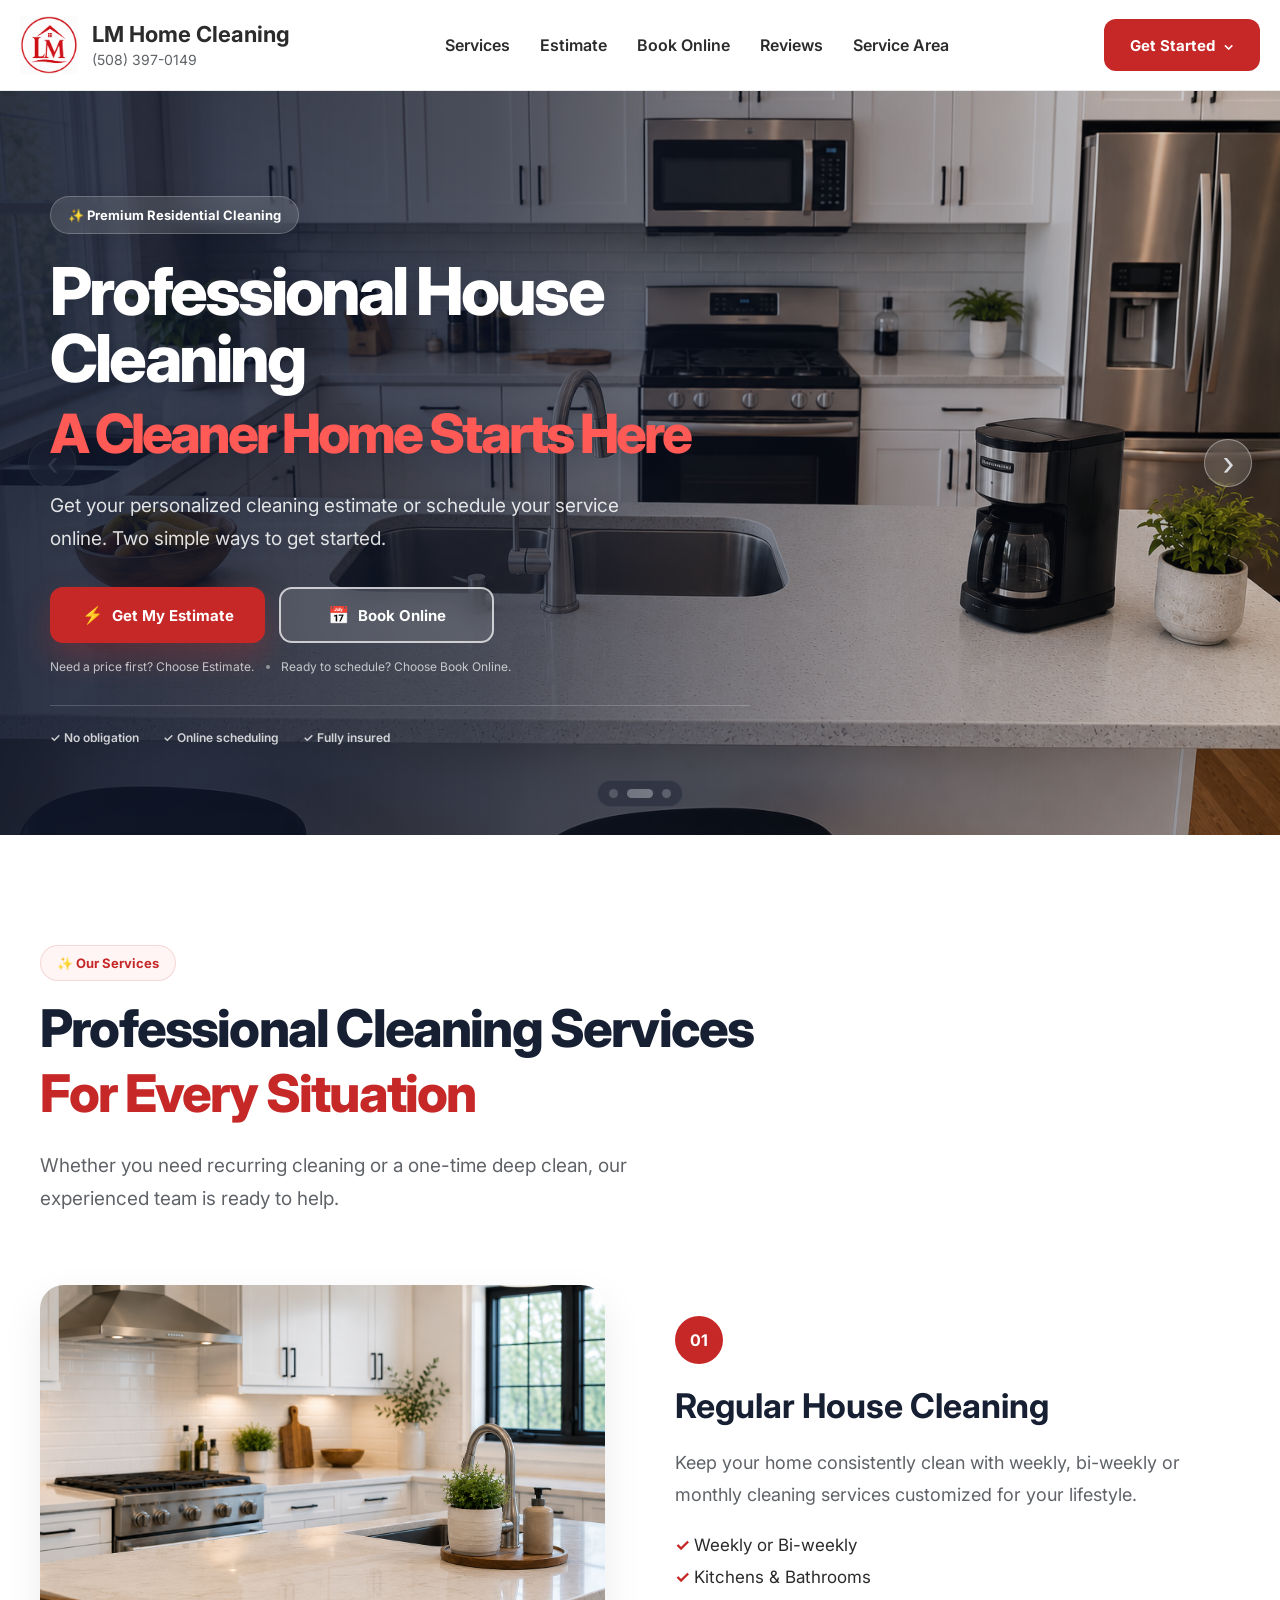
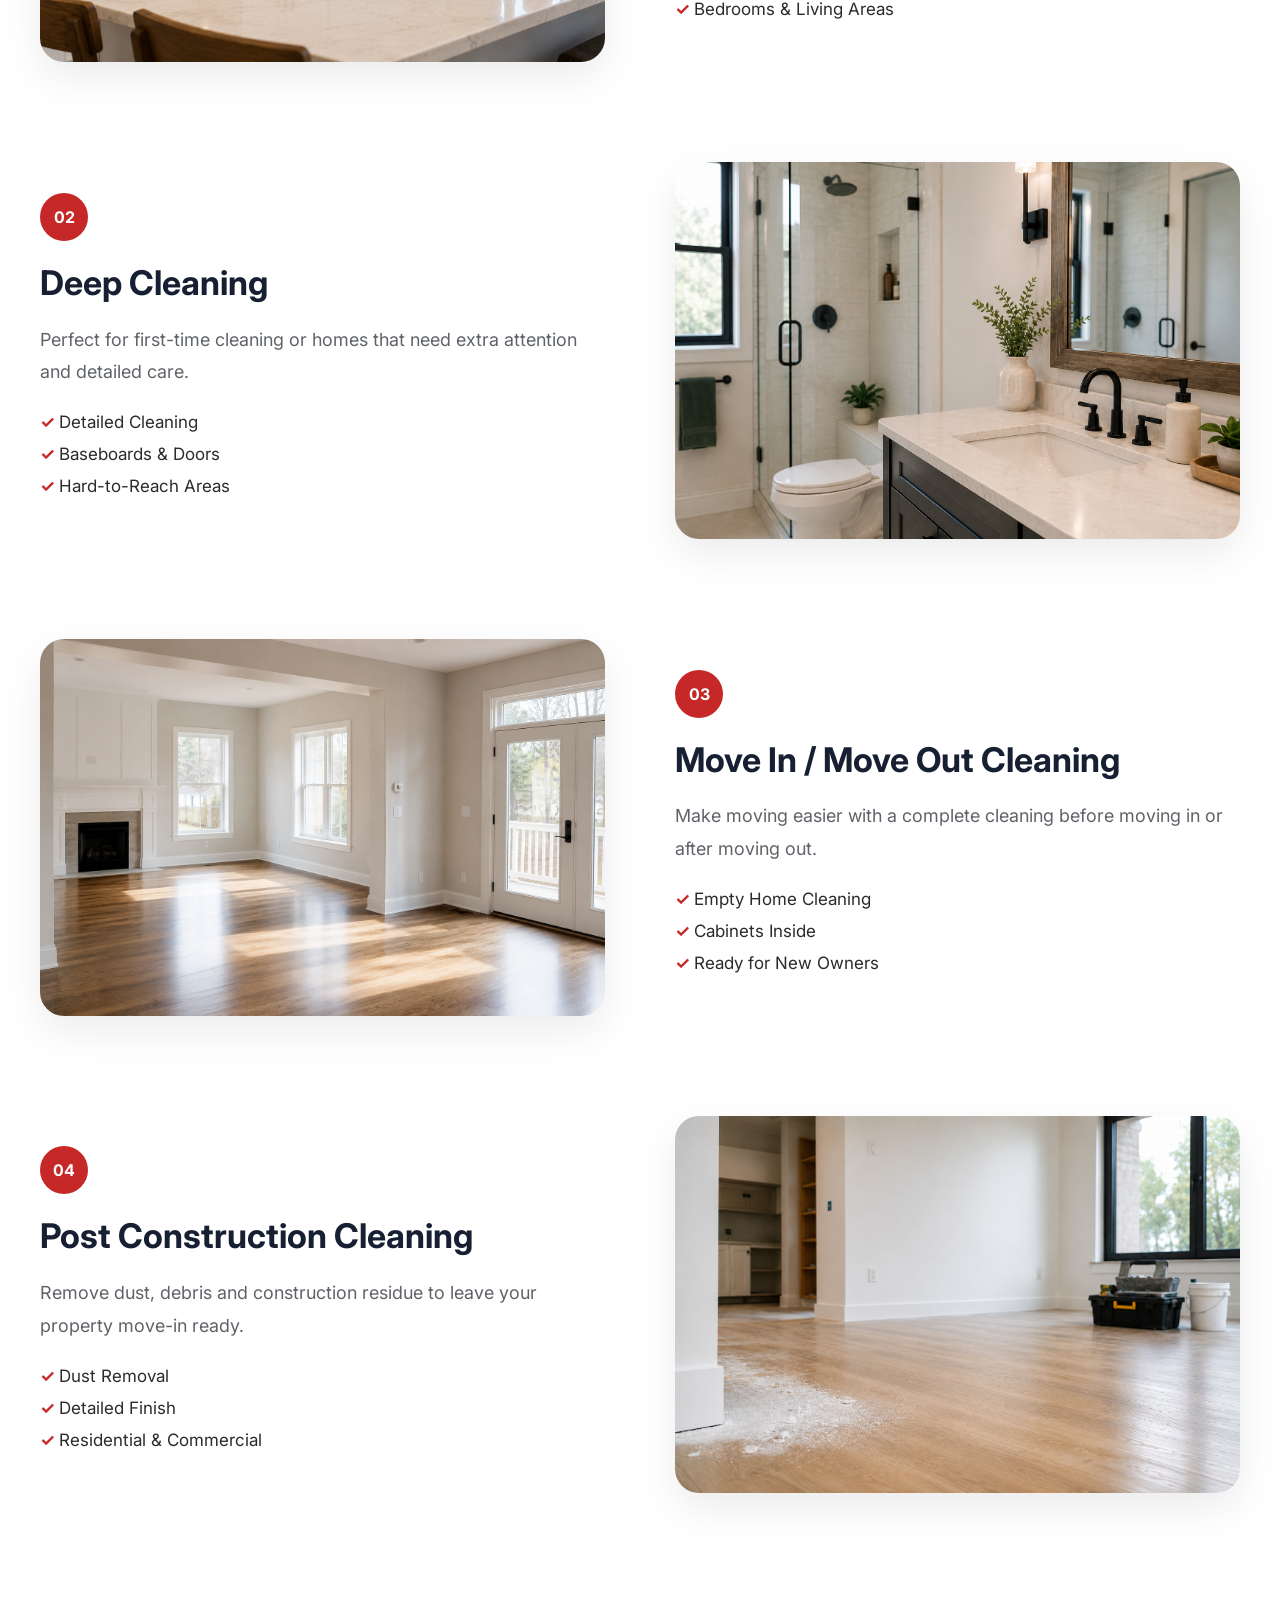
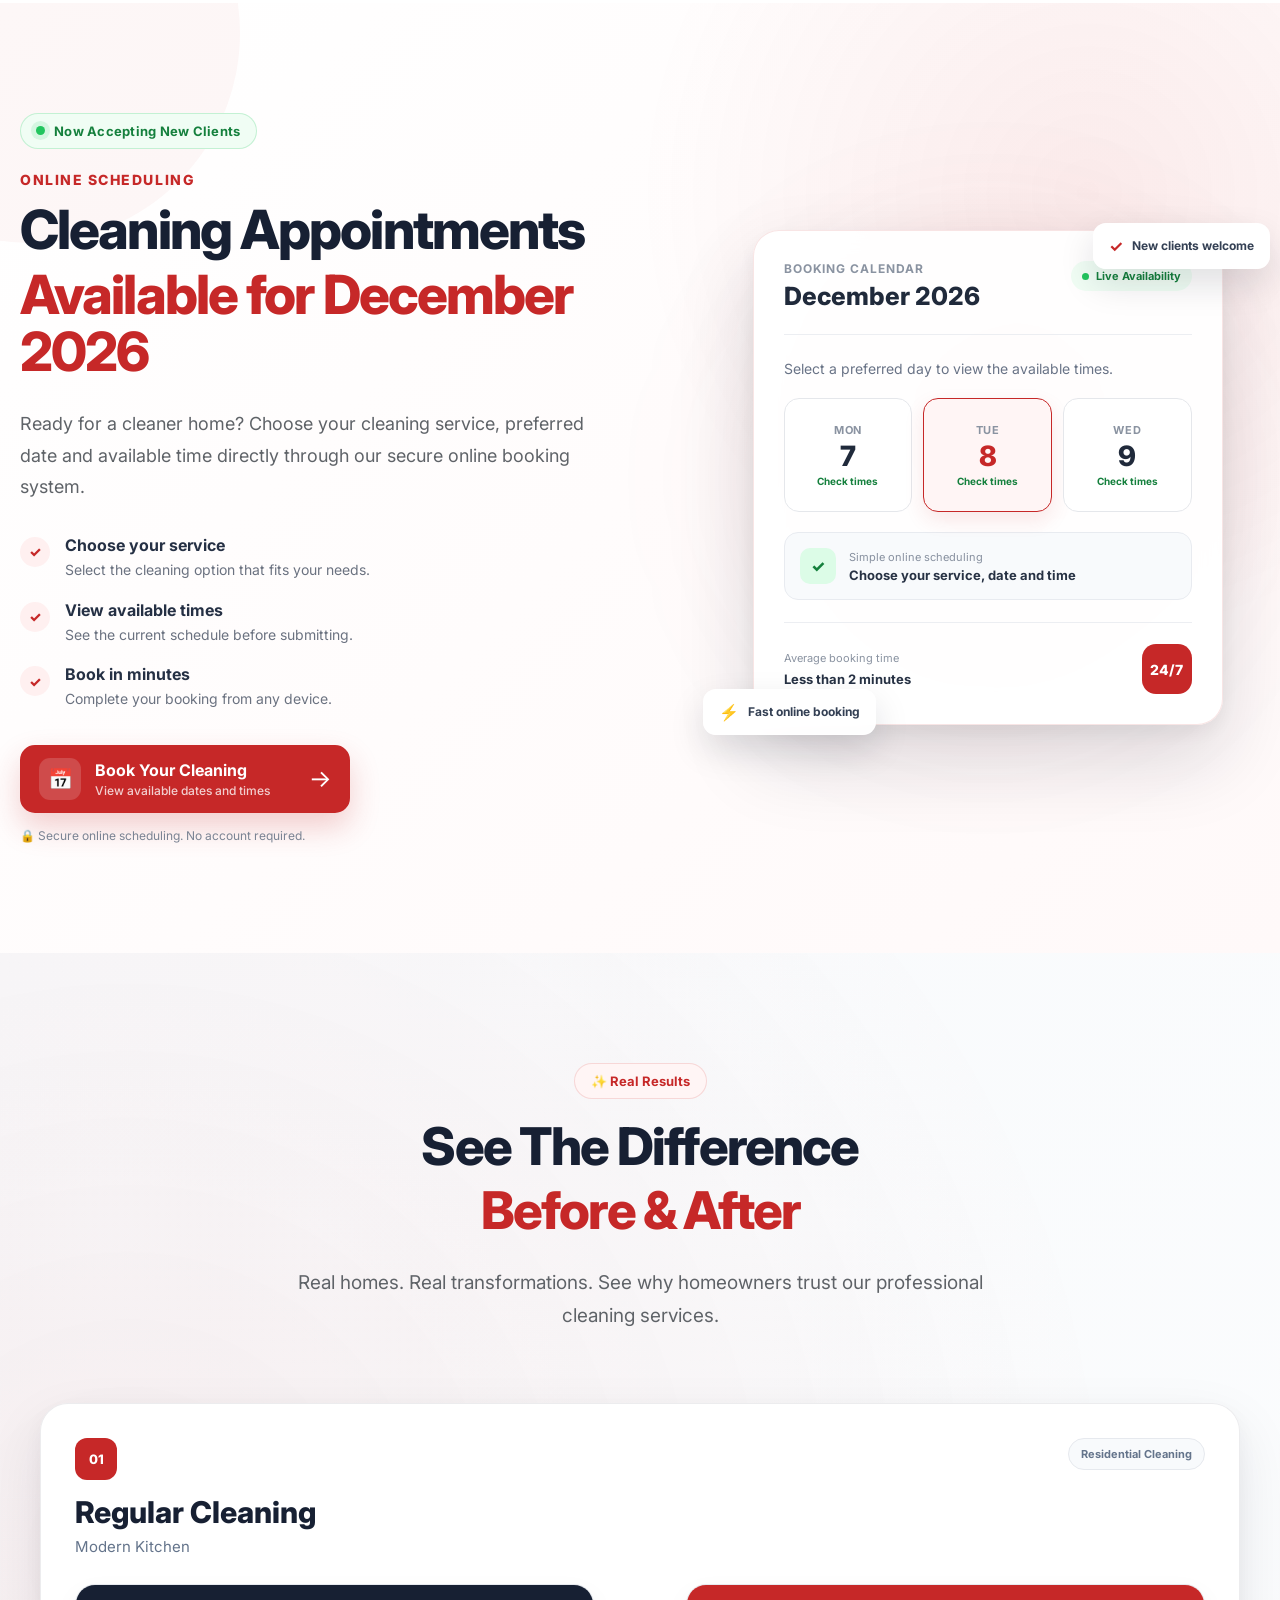
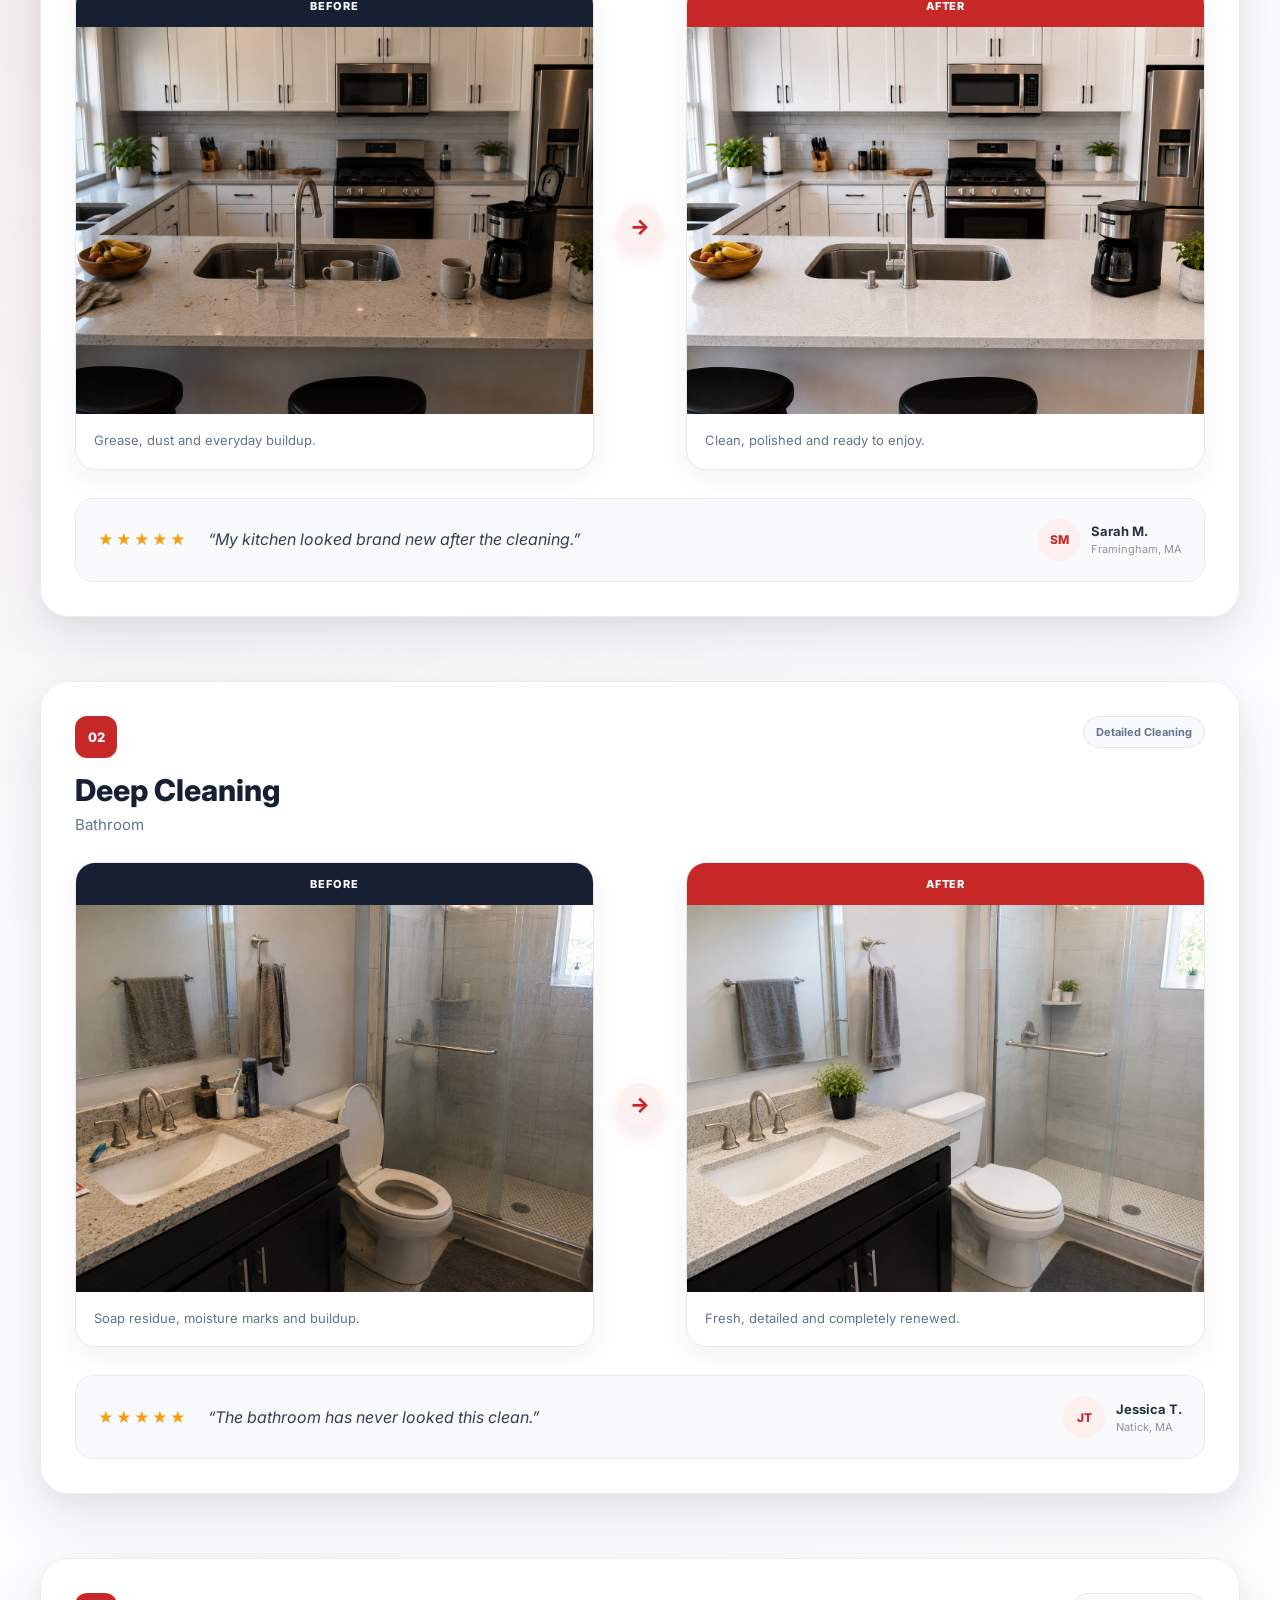
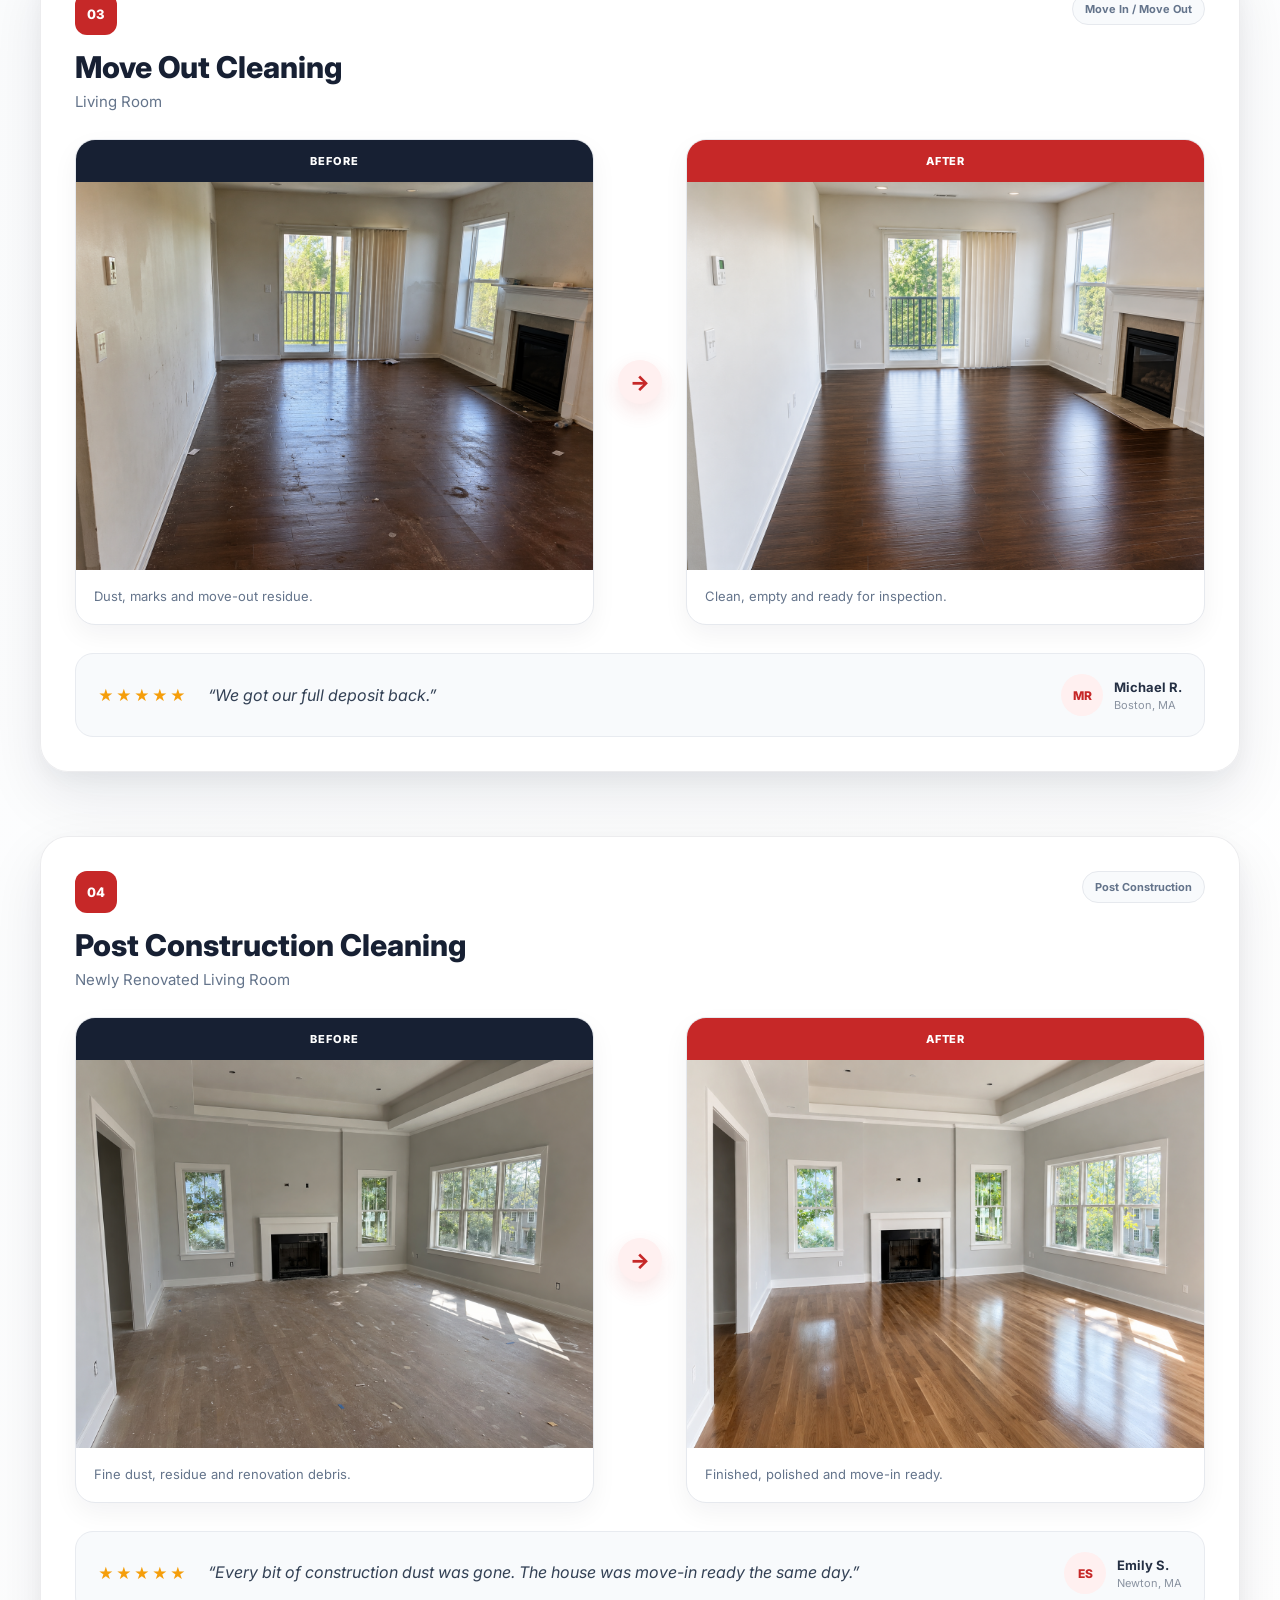
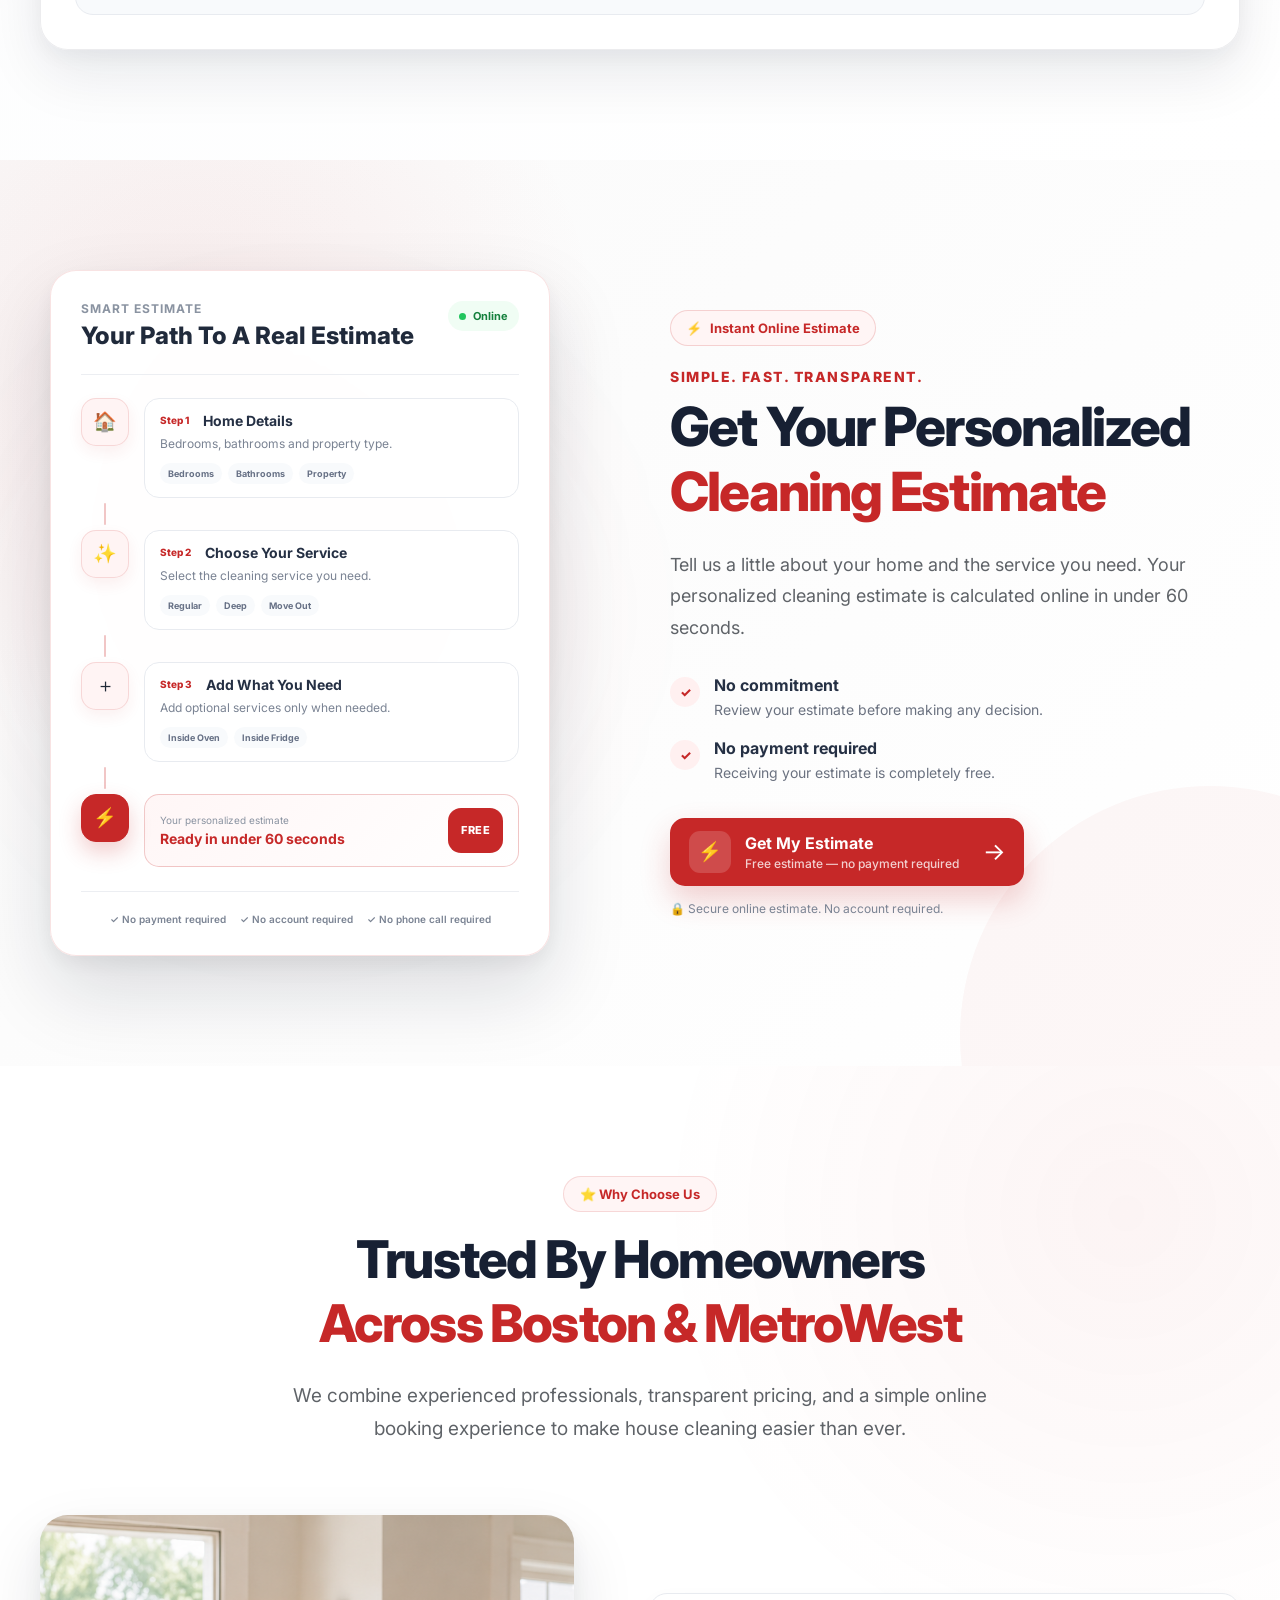
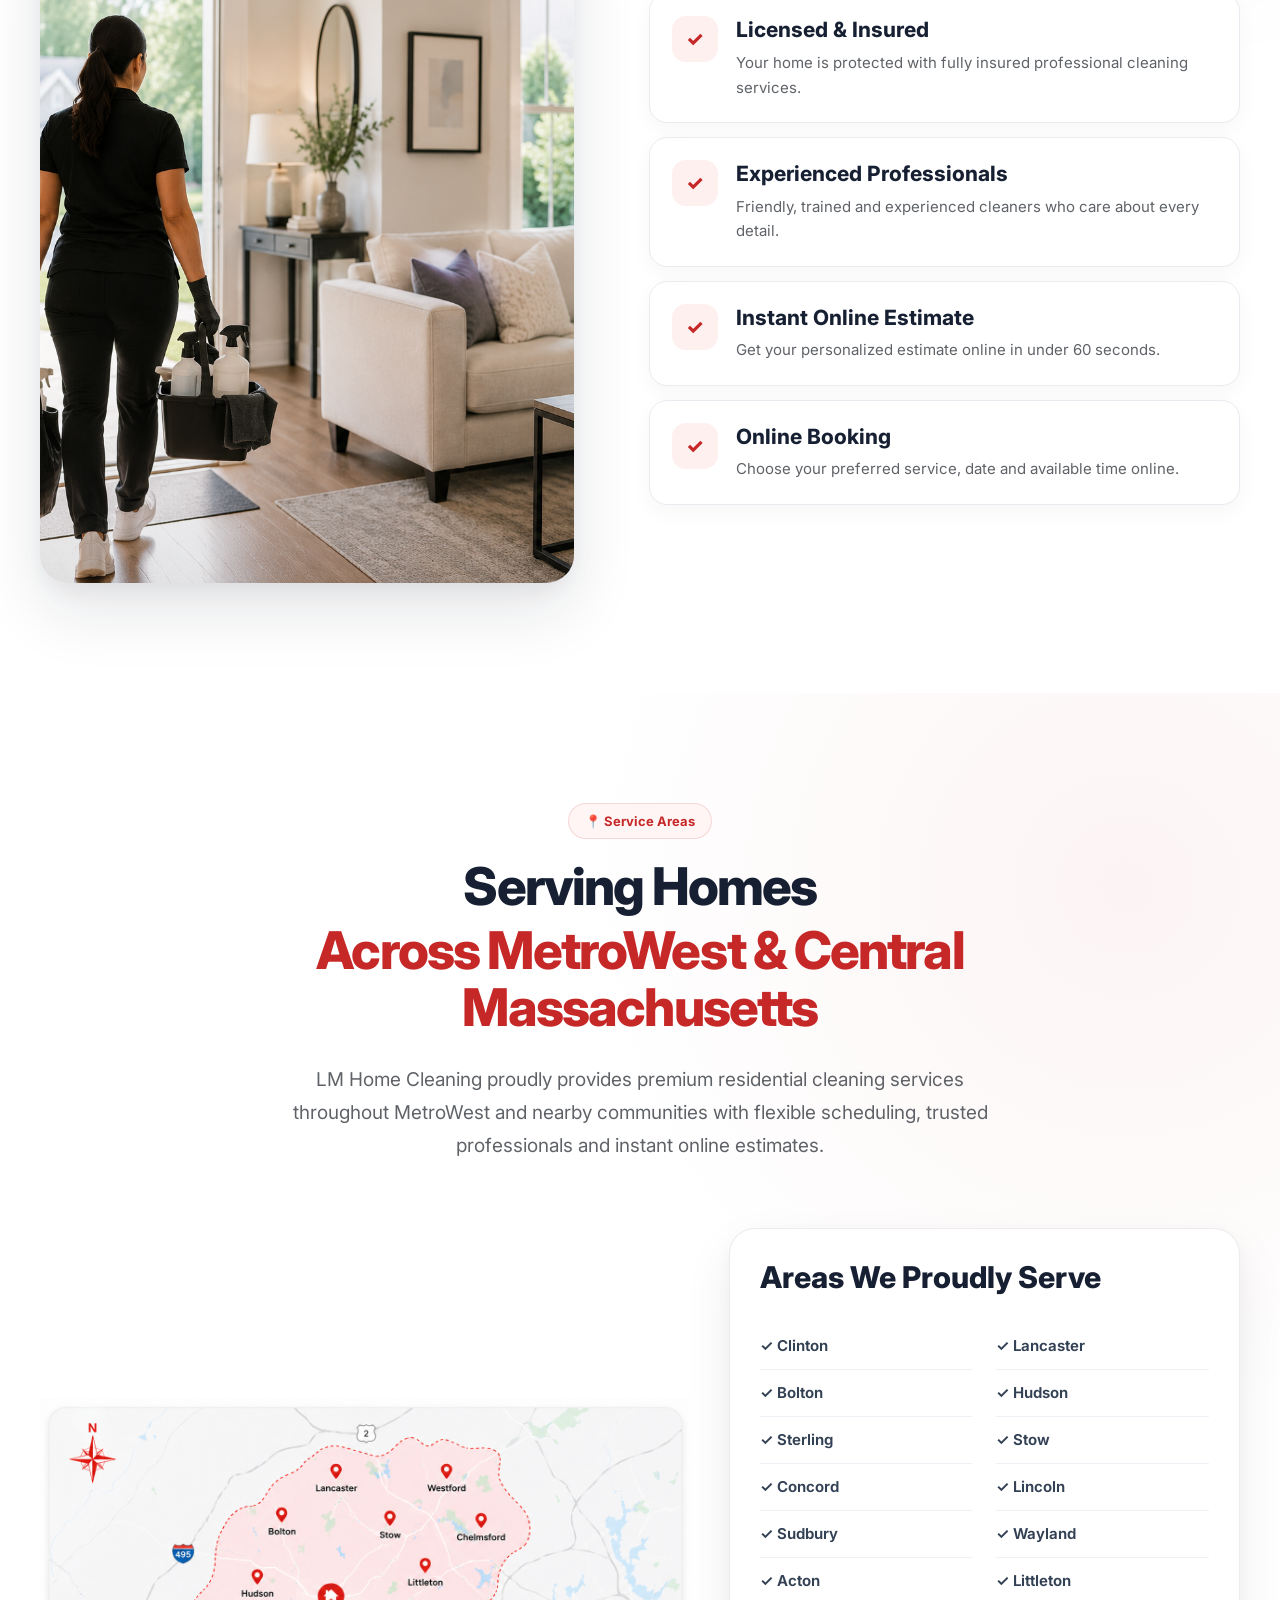
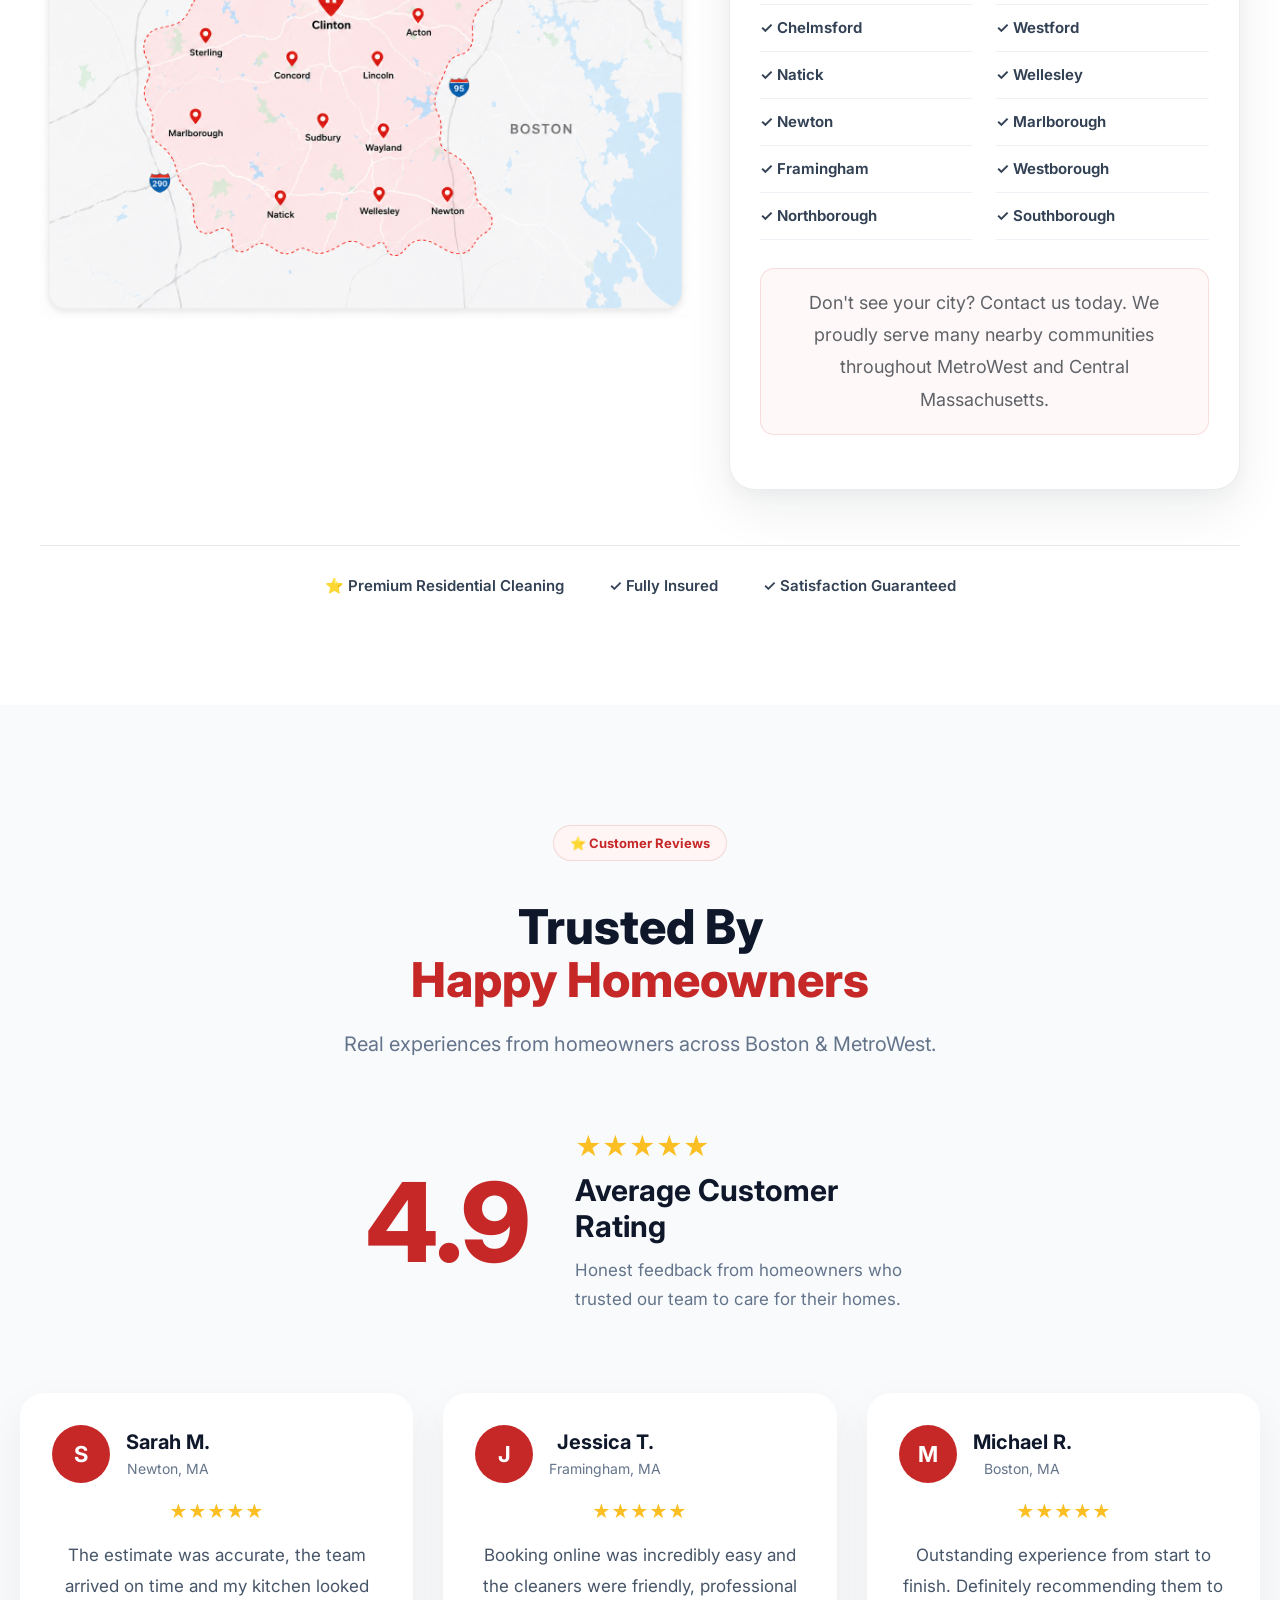
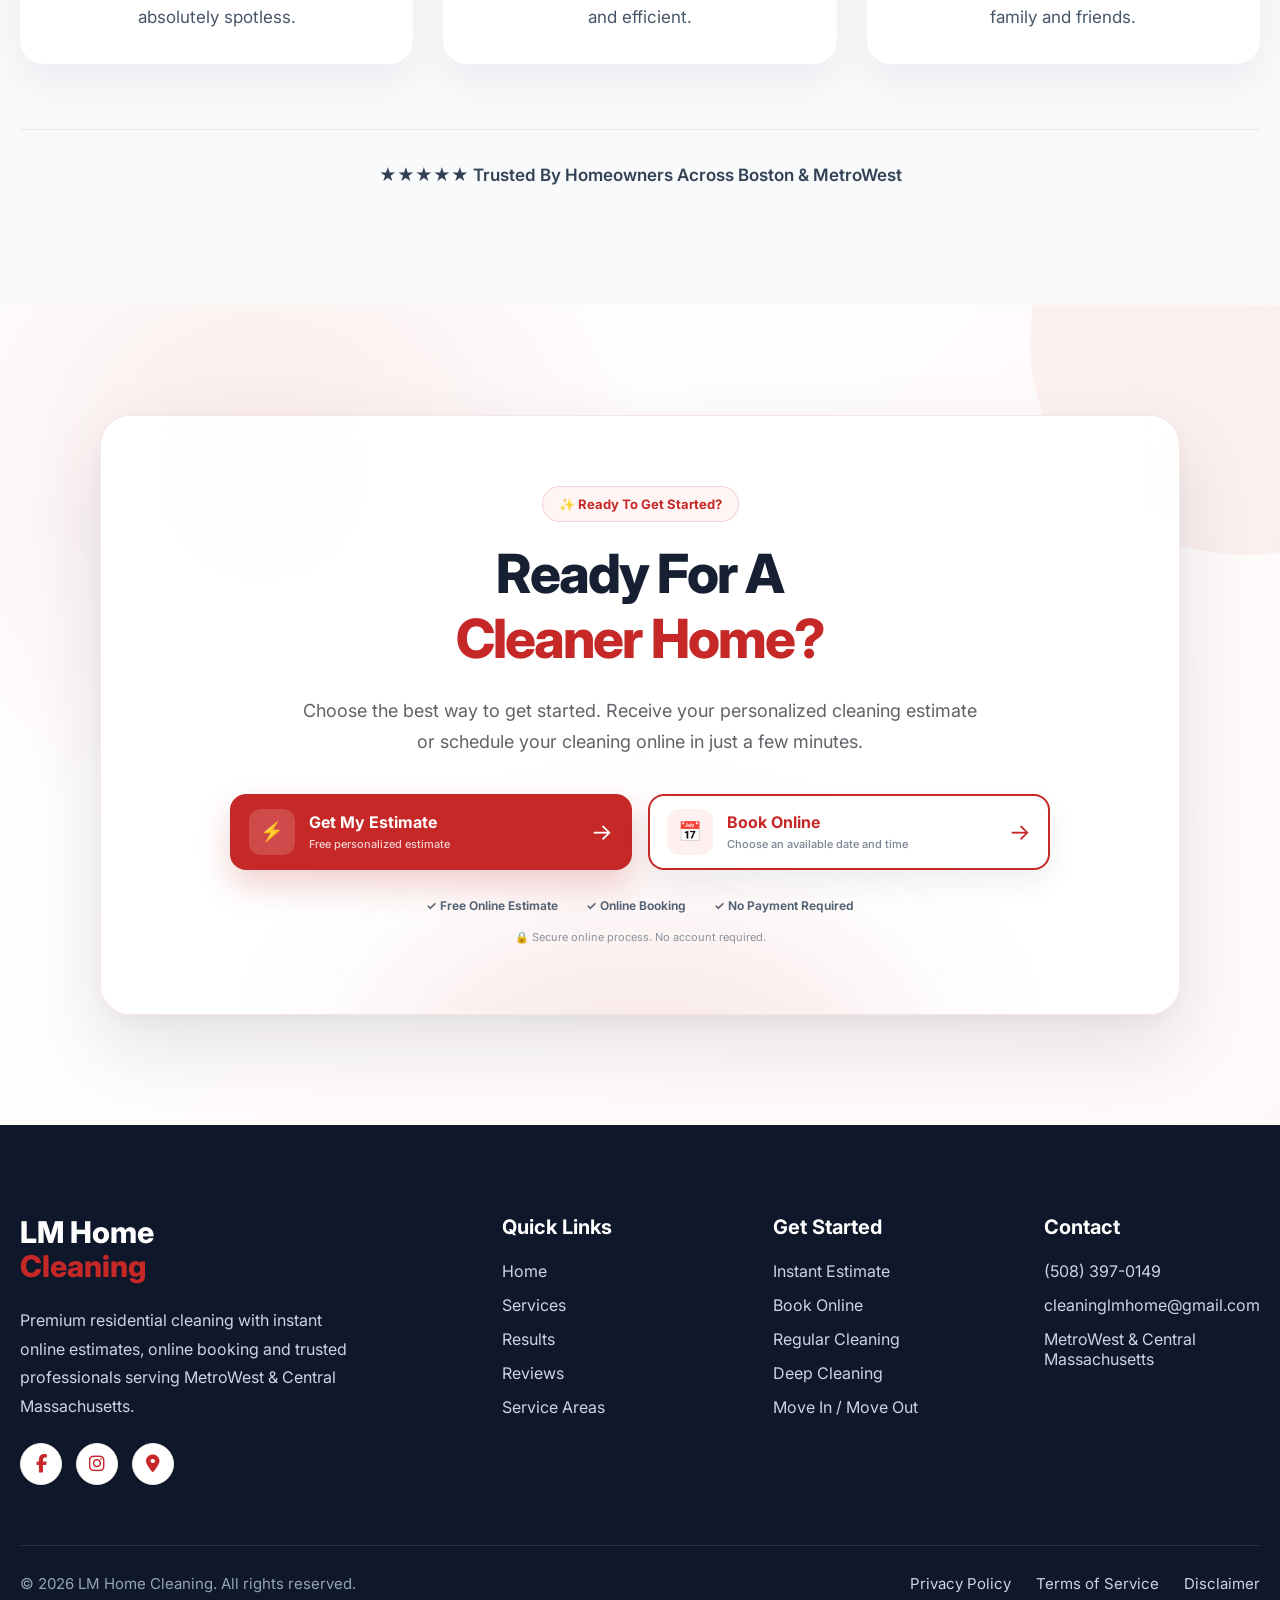
==== index.html @ 6bfa423e "update" ====
<!DOCTYPE html>
<html lang="en">
<!-- ==========================================================
HEAD
========================================================== -->

<head>

    <!-- ==========================================================
         BASIC DOCUMENT SETTINGS
    ========================================================== -->

    <meta charset="UTF-8">

    <meta
        name="viewport"
        content="width=device-width, initial-scale=1.0">

    <!-- ==========================================================
         SEO
    ========================================================== -->

    <title>
        House Cleaning Services in MetroWest, MA | LM Home Cleaning
    </title>

    <meta
        name="description"
        content="Professional House Cleaning Services in MetroWest, MA. Serving Concord, Lincoln, Sudbury, Bedford, Acton, Lexington and nearby communities. Get your free online estimate today.">

    <meta
        name="author"
        content="LM Home Cleaning">

    <meta
        name="robots"
        content="index,follow">

    <meta
        name="theme-color"
        content="#C62828">

    <!-- ==========================================================
         CANONICAL
    ========================================================== -->

    <link
        rel="canonical"
        href="https://lmhomecleaning.com/">

    <!-- ==========================================================
         OPEN GRAPH
    ========================================================== -->

    <meta
        property="og:type"
        content="website">

    <meta
        property="og:site_name"
        content="LM Home Cleaning">

    <meta
        property="og:locale"
        content="en_US">

    <meta
        property="og:title"
        content="House Cleaning Services in MetroWest, MA | LM Home Cleaning">

    <meta
        property="og:description"
        content="Professional House Cleaning Services in MetroWest, MA. Instant online estimates and flexible scheduling.">

    <meta
        property="og:url"
        content="https://lmhomecleaning.com/">

    <meta
        property="og:image"
        content="https://lmhomecleaning.com/assets/images/og-image.jpg">

    <meta
        property="og:image:width"
        content="1200">

    <meta
        property="og:image:height"
        content="630">

    <!-- ==========================================================
         TWITTER CARDS
    ========================================================== -->

    <meta
        name="twitter:card"
        content="summary_large_image">

    <meta
        name="twitter:title"
        content="House Cleaning Services in MetroWest, MA | LM Home Cleaning">

    <meta
        name="twitter:description"
        content="Professional House Cleaning Services in MetroWest, MA. Get your free online estimate today.">

    <meta
        name="twitter:image"
        content="https://lmhomecleaning.com/assets/images/og-image.jpg">

    <!-- ==========================================================
         STRUCTURED DATA (JSON-LD)
         Atualizaremos após finalizar o Google Business
    ========================================================== -->

    <script type="application/ld+json">
{
  "@context":"https://schema.org",
  "@type":"HouseCleaningService",
  "name":"LM Home Cleaning",
  "url":"https://lmhomecleaning.com/",
  "image":"https://lmhomecleaning.com/assets/images/og-image.jpg",
  "telephone":"+1-508-397-0149",
  "priceRange":"$$",
  "areaServed":"MetroWest, Massachusetts"
}
    </script>

    <!-- ==========================================================
         GOOGLE FONTS
    ========================================================== -->

    <link
        rel="preconnect"
        href="https://fonts.googleapis.com">

    <link
        rel="preconnect"
        href="https://fonts.gstatic.com"
        crossorigin>

    <link
        href="https://fonts.googleapis.com/css2?family=Inter:wght@300;400;500;600;700;800&display=swap"
        rel="stylesheet">

    <!-- ==========================================================
         PRELOAD HERO IMAGE
    ========================================================== -->

    <link
        rel="preload"
        as="image"
        href="/assets/images/hero/hero.webp">

    <!-- ==========================================================
         FONT AWESOME
    ========================================================== -->

    <link
        rel="stylesheet"
        href="https://cdnjs.cloudflare.com/ajax/libs/font-awesome/6.7.2/css/all.min.css"
        integrity="sha512-Evv84Mr4kqVGRNSgIGL/F/aIDqQb7xQ2vcrdIwxfjThSH8CSR7PBEakCr51Ck+w+/U6swU2Im1vVX0SVk9ABhg=="
        crossorigin="anonymous"
        referrerpolicy="no-referrer">

    <!-- ==========================================================
         FAVICON
    ========================================================== -->

    <link
        rel="icon"
        href="/favicon.ico">

    <link
        rel="apple-touch-icon"
        href="/apple-touch-icon.png">

    <!-- ==========================================================
         WEB APP MANIFEST
    ========================================================== -->

    <link
        rel="manifest"
        href="/site.webmanifest">

    <!-- ==========================================================
         MAIN STYLESHEET
    ========================================================== -->

    <link
        rel="stylesheet"
        href="/assets/css/style.css">

        

    <!-- ==========================================================
         GOOGLE ANALYTICS
    ========================================================== -->

    <script src="/assets/js/config.js"></script>

    <script src="/assets/js/ga4.js"></script>

   
    <script src="/assets/js/main.js" defer></script>

</head>

<!-- ==========================================================
END HEAD
========================================================== -->
<!-- ==========================================================
BODY
========================================================== -->

<body>
<!-- ==========================================================
HEADER
========================================================== -->

<header>

    <div class="container">

        <!-- Logo / Mobile Menu Trigger -->

        <a href="/"
           class="logo"
           id="logoMenuToggle"
           aria-label="LM Home Cleaning menu"
           aria-expanded="false"
           aria-controls="mobileMenu">

            <div class="logo-image">

                <img src="assets/images/logo.png"
                     alt="LM Home Cleaning">

                <span class="logo-menu-icon">⌄</span>

            </div>

            <div>

                <h2>LM Home Cleaning</h2>

                <span>(508) 397-0149</span>

            </div>

        </a>

        <!-- Desktop Navigation -->

        <nav class="desktop-nav">

            <a href="#services">Services</a>

            <a href="#estimate">Estimate</a>

            <a href="https://www.smartimateapp.com/smart-booking/?company=lm-booking"
               data-track="booking_click"
               data-location="header_navigation">

                Book Online

            </a>

            <a href="#reviews">Reviews</a>

            <a href="#service-area">Service Area</a>

        </nav>

        <!-- Main CTA -->

        <div class="header-choice">

            <button type="button"
                    class="cta"
                    id="headerChoiceToggle"
                    aria-expanded="false"
                    aria-controls="headerChoiceMenu">

                Get Started

                <span class="cta-arrow">⌄</span>

            </button>

            <div class="header-choice-menu"
                 id="headerChoiceMenu">

                <a href="https://www.smartimateapp.com/lm-estimate"
                   data-track="estimate_click"
                   data-location="header_choice">

                    <strong>Get My Estimate</strong>

                    <span>See your cleaning price online.</span>

                </a>

                <a href="https://www.smartimateapp.com/smart-booking/?company=lm-booking"
                   data-track="booking_click"
                   data-location="header_choice">

                    <strong>Book Online</strong>

                    <span>Choose your service, date and time.</span>

                </a>

            </div>

        </div>

    </div>

    <!-- Mobile Navigation -->

    <nav class="mobile-menu"
         id="mobileMenu">

        <a href="/">Home</a>

        <a href="#services">Services</a>

        <a href="#estimate">Estimate</a>

        <a href="https://www.smartimateapp.com/smart-booking/?company=lm-booking"
           data-track="booking_click"
           data-location="mobile_navigation">

            Book Online

        </a>

        <a href="#reviews">Reviews</a>

        <a href="#service-area">Service Area</a>

    </nav>

</header>

<!-- ==========================================================
END HEADER
========================================================== -->


<!-- ==========================================================
HERO
========================================================== -->

<main>

<section id="hero" class="hero">

    <!-- ======================================================
    SLIDER
    ======================================================= -->

    <div class="hero-slider"
         aria-label="Examples of professionally cleaned homes">

        <div class="hero-slides">

            <div class="hero-slide active">

                <img src="/assets/images/hero/hero-01.png"
                     alt="Professionally cleaned kitchen"
                     width="1600"
                     height="900"
                     fetchpriority="high">

            </div>

            <div class="hero-slide">

                <img src="/assets/images/hero/hero-02.png"
                     alt="Professionally cleaned living room"
                     width="1600"
                     height="900"
                     loading="lazy">

            </div>

            <div class="hero-slide">

                <img src="/assets/images/hero/hero-03.png"
                     alt="Professionally cleaned bathroom"
                     width="1600"
                     height="900"
                     loading="lazy">

            </div>

        </div>

        <!-- ARROWS -->

        <button type="button"
                class="hero-slider-arrow hero-slider-prev"
                aria-label="Previous image">

            ‹

        </button>

        <button type="button"
                class="hero-slider-arrow hero-slider-next"
                aria-label="Next image">

            ›

        </button>

        <!-- DOTS -->

        <div class="hero-slider-dots"
             aria-label="Choose an image">

            <button type="button"
                    class="hero-slider-dot active"
                    aria-label="Show kitchen image"
                    aria-current="true">
            </button>

            <button type="button"
                    class="hero-slider-dot"
                    aria-label="Show living room image">
            </button>

            <button type="button"
                    class="hero-slider-dot"
                    aria-label="Show bathroom image">
            </button>

        </div>

    </div>

    <!-- ======================================================
    HERO CONTENT
    ======================================================= -->

    <div class="hero-container">

        <div class="hero-content">

            <span class="hero-badge">

                ✨ Premium Residential Cleaning

            </span>

            <h1>

                Professional House Cleaning

                <span>
                    A Cleaner Home Starts Here
                </span>

            </h1>

            <p class="hero-description">

                Get your personalized cleaning estimate or schedule your
                service online. Two simple ways to get started.

            </p>

            <div class="hero-buttons">

                <a href="#estimate"
                   class="hero-button hero-button-primary"
                   data-track="estimate_info_click"
                   data-location="hero_cta">

                    <span>⚡</span>

                    Get My Estimate

                </a>

                <a href="#booking"
                   class="hero-button hero-button-secondary"
                   data-track="booking_info_click"
                   data-location="hero_cta">

                    <span>📅</span>

                    Book Online

                </a>

            </div>

            <div class="hero-choice-help">

                <span>
                    Need a price first? Choose Estimate.
                </span>

                <span>
                    Ready to schedule? Choose Book Online.
                </span>

            </div>

            <div class="hero-trust">

                <span>✓ No obligation</span>

                <span>✓ Online scheduling</span>

                <span>✓ Fully insured</span>

            </div>

        </div>

    </div>

</section>

<!-- ==========================================================
END HERO
========================================================== -->

<!-- ==========================================================
SERVICES
========================================================== -->

<section id="services" class="services">

    <div class="container">

        <!-- SECTION HEADER -->

        <div class="services-header">

            <span class="services-badge">
                ✨ Our Services
            </span>

            <h2>
                Professional Cleaning Services

                <span>
                    For Every Situation
                </span>
            </h2>

            <p class="section-description">
                Whether you need recurring cleaning or a one-time deep clean,
                our experienced team is ready to help.
            </p>

        </div>

        <!-- Service 1 -->

        <div class="service-row">

            <div class="service-image">

                <img src="assets/images/service-regular.png"
                     alt="Regular Cleaning">

            </div>

            <div class="service-content">

                <span>01</span>

                <h3>Regular House Cleaning</h3>

                <p>
                    Keep your home consistently clean with weekly,
                    bi-weekly or monthly cleaning services customized
                    for your lifestyle.
                </p>

                <ul>
                    <li>Weekly or Bi-weekly</li>
                    <li>Kitchens & Bathrooms</li>
                    <li>Bedrooms & Living Areas</li>
                </ul>

            </div>

        </div>

        <!-- Service 2 -->

        <div class="service-row reverse">

            <div class="service-image">

                <img src="assets/images/service-deep.png"
                     alt="Deep Cleaning">

            </div>

            <div class="service-content">

                <span>02</span>

                <h3>Deep Cleaning</h3>

                <p>
                    Perfect for first-time cleaning or homes that
                    need extra attention and detailed care.
                </p>

                <ul>
                    <li>Detailed Cleaning</li>
                    <li>Baseboards & Doors</li>
                    <li>Hard-to-Reach Areas</li>
                </ul>

            </div>

        </div>

        <!-- Service 3 -->

        <div class="service-row">

            <div class="service-image">

                <img src="assets/images/service-move.png"
                     alt="Move Out Cleaning">

            </div>

            <div class="service-content">

                <span>03</span>

                <h3>Move In / Move Out Cleaning</h3>

                <p>
                    Make moving easier with a complete cleaning
                    before moving in or after moving out.
                </p>

                <ul>
                    <li>Empty Home Cleaning</li>
                    <li>Cabinets Inside</li>
                    <li>Ready for New Owners</li>
                </ul>

            </div>

        </div>

        <!-- Service 4 -->

        <div class="service-row reverse">

            <div class="service-image">

                <img src="assets/images/service-post.png"
                     alt="Post Construction Cleaning">

            </div>

            <div class="service-content">

                <span>04</span>

                <h3>Post Construction Cleaning</h3>

                <p>
                    Remove dust, debris and construction residue
                    to leave your property move-in ready.
                </p>

                <ul>
                    <li>Dust Removal</li>
                    <li>Detailed Finish</li>
                    <li>Residential & Commercial</li>
                </ul>

            </div>

        </div>

    </div>

</section>

<!-- End Services -->
<!-- ==========================================================
SMART BOOKING / AVAILABILITY
========================================================== -->

<section id="booking" class="booking-section">

    <div class="container booking-container">

        <!-- CONTENT -->

        <div class="booking-content">

            <div class="booking-status">

                <span class="booking-status-dot"></span>

                Now Accepting New Clients

            </div>

            <span class="booking-eyebrow">

                Online Scheduling

            </span>

            <h2>

                Cleaning Appointments

                <span>
                    Available for
                    <strong id="bookingMonthYear">This Month</strong>
                </span>

            </h2>

            <p class="booking-description">

                Ready for a cleaner home? Choose your cleaning service,
                preferred date and available time directly through our
                secure online booking system.

            </p>

            <div class="booking-benefits">

                <div class="booking-benefit">

                    <span class="booking-benefit-icon">✓</span>

                    <div>

                        <strong>Choose your service</strong>

                        <span>
                            Select the cleaning option that fits your needs.
                        </span>

                    </div>

                </div>

                <div class="booking-benefit">

                    <span class="booking-benefit-icon">✓</span>

                    <div>

                        <strong>View available times</strong>

                        <span>
                            See the current schedule before submitting.
                        </span>

                    </div>

                </div>

                <div class="booking-benefit">

                    <span class="booking-benefit-icon">✓</span>

                    <div>

                        <strong>Book in minutes</strong>

                        <span>
                            Complete your booking from any device.
                        </span>

                    </div>

                </div>

            </div>

            <a href="https://www.smartimateapp.com/smart-booking/?company=lm-booking"
               class="booking-button"
               data-track="booking_click"
               data-location="booking_section">

                <span class="booking-button-icon">📅</span>

                <span>

                    <strong>Book Your Cleaning</strong>

                    <small>View available dates and times</small>

                </span>

                <span class="booking-button-arrow">→</span>

            </a>

            <p class="booking-secure">

                🔒 Secure online scheduling. No account required.

            </p>

        </div>

        <!-- PREMIUM CALENDAR CARD -->

        <div class="booking-visual">

            <div class="booking-glow"></div>

            <div class="booking-calendar-card">

                <div class="booking-calendar-header">

                    <div>

                        <span class="booking-calendar-label">
                            Booking Calendar
                        </span>

                        <h3 id="bookingCalendarMonth">
                            Current Month
                        </h3>

                    </div>

                    <div class="booking-calendar-live">

                        <span></span>

                        Live Availability

                    </div>

                </div>

                <div class="booking-calendar-divider"></div>

                <p class="booking-calendar-intro">

                    Select a preferred day to view the available times.

                </p>

                <div class="booking-date-list"
                     id="bookingDateList">

                    <!-- Criado automaticamente pelo JavaScript -->

                </div>

                <div class="booking-selected">

                    <div class="booking-selected-icon">

                        ✓

                    </div>

                    <div>

                        <span>Simple online scheduling</span>

                        <strong>
                            Choose your service, date and time
                        </strong>

                    </div>

                </div>

                <div class="booking-calendar-footer">

                    <div>

                        <span>Average booking time</span>

                        <strong>Less than 2 minutes</strong>

                    </div>

                    <div class="booking-calendar-badge">

                        24/7

                    </div>

                </div>

            </div>

            <div class="booking-floating-card booking-floating-top">

                <span>✓</span>

                New clients welcome

            </div>

            <div class="booking-floating-card booking-floating-bottom">

                <span>⚡</span>

                Fast online booking

            </div>

        </div>

    </div>

</section>

<!-- ==========================================================
END SMART BOOKING
========================================================== -->
<!-- ==========================================================
REAL RESULTS
========================================================== -->

<section id="results" class="results">

    <div class="container">

        <!-- SECTION HEADER -->

        <div class="results-header">

            <span class="results-badge">
                ✨ Real Results
            </span>

            <h2>
                See The Difference

                <span>
                    Before & After
                </span>
            </h2>

            <p class="results-description">
                Real homes. Real transformations.
                See why homeowners trust our professional cleaning services.
            </p>

        </div>

        <!-- ==================================================
        RESULT 01
        ================================================== -->

        <article class="result-card">

            <div class="result-card-header">

                <div>

                    <span class="result-number">
                        01
                    </span>

                    <h3>
                        Regular Cleaning
                    </h3>

                    <p>
                        Modern Kitchen
                    </p>

                </div>

                <span class="result-type">
                    Residential Cleaning
                </span>

            </div>

            <div class="result-comparison">

                <div class="result-photo-card">

                    <div class="result-photo-label result-before-label">
                        Before
                    </div>

                    <div class="result-photo">

                        <img src="assets/images/before-kitchen.png"
                             alt="Kitchen before professional cleaning">

                    </div>

                    <p>
                        Grease, dust and everyday buildup.
                    </p>

                </div>

                <div class="result-divider">

                    <span>
                        →
                    </span>

                </div>

                <div class="result-photo-card">

                    <div class="result-photo-label result-after-label">
                        After
                    </div>

                    <div class="result-photo">

                        <img src="assets/images/after-kitchen.png"
                             alt="Kitchen after professional cleaning">

                    </div>

                    <p>
                        Clean, polished and ready to enjoy.
                    </p>

                </div>

            </div>

            <div class="result-review">

                <div class="result-review-stars">
                    ★★★★★
                </div>

                <blockquote>
                    “My kitchen looked brand new after the cleaning.”
                </blockquote>

                <div class="result-review-author">

                    <span class="result-review-avatar">
                        SM
                    </span>

                    <div>

                        <strong>
                            Sarah M.
                        </strong>

                        <span>
                            Framingham, MA
                        </span>

                    </div>

                </div>

            </div>

        </article>

        <!-- ==================================================
        RESULT 02
        ================================================== -->

        <article class="result-card">

            <div class="result-card-header">

                <div>

                    <span class="result-number">
                        02
                    </span>

                    <h3>
                        Deep Cleaning
                    </h3>

                    <p>
                        Bathroom
                    </p>

                </div>

                <span class="result-type">
                    Detailed Cleaning
                </span>

            </div>

            <div class="result-comparison">

                <div class="result-photo-card">

                    <div class="result-photo-label result-before-label">
                        Before
                    </div>

                    <div class="result-photo">

                        <img src="assets/images/before-bathroom.png"
                             alt="Bathroom before deep cleaning">

                    </div>

                    <p>
                        Soap residue, moisture marks and buildup.
                    </p>

                </div>

                <div class="result-divider">

                    <span>
                        →
                    </span>

                </div>

                <div class="result-photo-card">

                    <div class="result-photo-label result-after-label">
                        After
                    </div>

                    <div class="result-photo">

                        <img src="assets/images/after-bathroom.png"
                             alt="Bathroom after deep cleaning">

                    </div>

                    <p>
                        Fresh, detailed and completely renewed.
                    </p>

                </div>

            </div>

            <div class="result-review">

                <div class="result-review-stars">
                    ★★★★★
                </div>

                <blockquote>
                    “The bathroom has never looked this clean.”
                </blockquote>

                <div class="result-review-author">

                    <span class="result-review-avatar">
                        JT
                    </span>

                    <div>

                        <strong>
                            Jessica T.
                        </strong>

                        <span>
                            Natick, MA
                        </span>

                    </div>

                </div>

            </div>

        </article>

        <!-- ==================================================
        RESULT 03
        ================================================== -->

        <article class="result-card">

            <div class="result-card-header">

                <div>

                    <span class="result-number">
                        03
                    </span>

                    <h3>
                        Move Out Cleaning
                    </h3>

                    <p>
                        Living Room
                    </p>

                </div>

                <span class="result-type">
                    Move In / Move Out
                </span>

            </div>

            <div class="result-comparison">

                <div class="result-photo-card">

                    <div class="result-photo-label result-before-label">
                        Before
                    </div>

                    <div class="result-photo">

                        <img src="assets/images/before-moveout.png"
                             alt="Living room before move out cleaning">

                    </div>

                    <p>
                        Dust, marks and move-out residue.
                    </p>

                </div>

                <div class="result-divider">

                    <span>
                        →
                    </span>

                </div>

                <div class="result-photo-card">

                    <div class="result-photo-label result-after-label">
                        After
                    </div>

                    <div class="result-photo">

                        <img src="assets/images/after-moveout.png"
                             alt="Living room after move out cleaning">

                    </div>

                    <p>
                        Clean, empty and ready for inspection.
                    </p>

                </div>

            </div>

            <div class="result-review">

                <div class="result-review-stars">
                    ★★★★★
                </div>

                <blockquote>
                    “We got our full deposit back.”
                </blockquote>

                <div class="result-review-author">

                    <span class="result-review-avatar">
                        MR
                    </span>

                    <div>

                        <strong>
                            Michael R.
                        </strong>

                        <span>
                            Boston, MA
                        </span>

                    </div>

                </div>

            </div>

        </article>

        <!-- ==================================================
        RESULT 04
        ================================================== -->

        <article class="result-card">

            <div class="result-card-header">

                <div>

                    <span class="result-number">
                        04
                    </span>

                    <h3>
                        Post Construction Cleaning
                    </h3>

                    <p>
                        Newly Renovated Living Room
                    </p>

                </div>

                <span class="result-type">
                    Post Construction
                </span>

            </div>

            <div class="result-comparison">

                <div class="result-photo-card">

                    <div class="result-photo-label result-before-label">
                        Before
                    </div>

                    <div class="result-photo">

                        <img src="assets/images/before-post-construction.png"
                             alt="Living room before post construction cleaning">

                    </div>

                    <p>
                        Fine dust, residue and renovation debris.
                    </p>

                </div>

                <div class="result-divider">

                    <span>
                        →
                    </span>

                </div>

                <div class="result-photo-card">

                    <div class="result-photo-label result-after-label">
                        After
                    </div>

                    <div class="result-photo">

                        <img src="assets/images/after-post-construction.png"
                             alt="Living room after post construction cleaning">

                    </div>

                    <p>
                        Finished, polished and move-in ready.
                    </p>

                </div>

            </div>

            <div class="result-review">

                <div class="result-review-stars">
                    ★★★★★
                </div>

                <blockquote>
                    “Every bit of construction dust was gone. The house was move-in ready the same day.”
                </blockquote>

                <div class="result-review-author">

                    <span class="result-review-avatar">
                        ES
                    </span>

                    <div>

                        <strong>
                            Emily S.
                        </strong>

                        <span>
                            Newton, MA
                        </span>

                    </div>

                </div>

            </div>

        </article>

    </div>

</section>

<!-- ==========================================================
END REAL RESULTS
========================================================== -->
<!-- ==========================================================
SMART ESTIMATE
========================================================== -->

<section id="estimate" class="smart-estimate">

    <div class="container smart-estimate-container">

        <!-- ==================================================
        DESKTOP FLOW VISUAL
        ================================================== -->

        <div class="estimate-flow-visual estimate-flow-desktop">

            <div class="estimate-flow-glow"></div>

            <div class="estimate-flow-card">

                <div class="estimate-flow-header">

                    <div>

                        <span class="estimate-flow-label">
                            Smart Estimate
                        </span>

                        <h3>
                            Your Path To A Real Estimate
                        </h3>

                    </div>

                    <div class="estimate-flow-online">

                        <span></span>

                        Online

                    </div>

                </div>

                <div class="estimate-flow-divider"></div>

                <div class="estimate-timeline">

                    <!-- STEP 1 -->

                    <div class="estimate-timeline-item estimate-step-1">

                        <div class="estimate-timeline-marker">

                            <span>🏠</span>

                        </div>

                        <div class="estimate-timeline-content">

                            <div class="estimate-timeline-top">

                                <span>Step 1</span>

                                <strong>Home Details</strong>

                            </div>

                            <p>
                                Bedrooms, bathrooms and property type.
                            </p>

                            <div class="estimate-option-tags">

                                <span>Bedrooms</span>

                                <span>Bathrooms</span>

                                <span>Property</span>

                            </div>

                        </div>

                    </div>

                    <div class="estimate-timeline-line estimate-line-1"></div>

                    <!-- STEP 2 -->

                    <div class="estimate-timeline-item estimate-step-2">

                        <div class="estimate-timeline-marker">

                            <span>✨</span>

                        </div>

                        <div class="estimate-timeline-content">

                            <div class="estimate-timeline-top">

                                <span>Step 2</span>

                                <strong>Choose Your Service</strong>

                            </div>

                            <p>
                                Select the cleaning service you need.
                            </p>

                            <div class="estimate-option-tags">

                                <span>Regular</span>

                                <span>Deep</span>

                                <span>Move Out</span>

                            </div>

                        </div>

                    </div>

                    <div class="estimate-timeline-line estimate-line-2"></div>

                    <!-- STEP 3 -->

                    <div class="estimate-timeline-item estimate-step-3">

                        <div class="estimate-timeline-marker">

                            <span>＋</span>

                        </div>

                        <div class="estimate-timeline-content">

                            <div class="estimate-timeline-top">

                                <span>Step 3</span>

                                <strong>Add What You Need</strong>

                            </div>

                            <p>
                                Add optional services only when needed.
                            </p>

                            <div class="estimate-option-tags">

                                <span>Inside Oven</span>

                                <span>Inside Fridge</span>

                            </div>

                        </div>

                    </div>

                    <div class="estimate-timeline-line estimate-line-3"></div>

                    <!-- RESULT -->

                    <div class="estimate-timeline-item estimate-step-result">

                        <div class="estimate-timeline-marker estimate-result-marker">

                            <span>⚡</span>

                        </div>

                        <div class="estimate-timeline-content estimate-result-content">

                            <div>

                                <span class="estimate-result-label">
                                    Your personalized estimate
                                </span>

                                <strong>
                                    Ready in under 60 seconds
                                </strong>

                            </div>

                            <div class="estimate-result-free">

                                FREE

                            </div>

                        </div>

                    </div>

                </div>

                <div class="estimate-flow-footer">

                    <span>✓ No payment required</span>

                    <span>✓ No account required</span>

                    <span>✓ No phone call required</span>

                </div>

            </div>

        </div>

        <!-- ==================================================
        CONTENT
        ================================================== -->

        <div class="estimate-content">

            <div class="estimate-status">

                <span>⚡</span>

                Instant Online Estimate

            </div>

            <span class="estimate-eyebrow">

                Simple. Fast. Transparent.

            </span>

            <h2>

                Get Your Personalized

                <span>
                    Cleaning Estimate
                </span>

            </h2>

            <p class="estimate-description">

                Tell us a little about your home and the service you need.
                Your personalized cleaning estimate is calculated online
                in under 60 seconds.

            </p>

            <!-- MOBILE FLOW VISUAL -->

            <div class="estimate-flow-mobile">

                <div class="estimate-flow-card">

                    <div class="estimate-flow-header">

                        <div>

                            <span class="estimate-flow-label">
                                Smart Estimate
                            </span>

                            <h3>
                                How It Works
                            </h3>

                        </div>

                        <div class="estimate-flow-online">

                            <span></span>

                            Online

                        </div>

                    </div>

                    <div class="estimate-flow-divider"></div>

                    <div class="estimate-timeline">

                        <div class="estimate-timeline-item estimate-step-1">

                            <div class="estimate-timeline-marker">

                                <span>🏠</span>

                            </div>

                            <div class="estimate-timeline-content">

                                <div class="estimate-timeline-top">

                                    <span>Step 1</span>

                                    <strong>Home Details</strong>

                                </div>

                                <p>
                                    Bedrooms, bathrooms and property type.
                                </p>

                            </div>

                        </div>

                        <div class="estimate-timeline-line estimate-line-1"></div>

                        <div class="estimate-timeline-item estimate-step-2">

                            <div class="estimate-timeline-marker">

                                <span>✨</span>

                            </div>

                            <div class="estimate-timeline-content">

                                <div class="estimate-timeline-top">

                                    <span>Step 2</span>

                                    <strong>Choose Your Service</strong>

                                </div>

                                <p>
                                    Select the cleaning service you need.
                                </p>

                            </div>

                        </div>

                        <div class="estimate-timeline-line estimate-line-2"></div>

                        <div class="estimate-timeline-item estimate-step-3">

                            <div class="estimate-timeline-marker">

                                <span>＋</span>

                            </div>

                            <div class="estimate-timeline-content">

                                <div class="estimate-timeline-top">

                                    <span>Step 3</span>

                                    <strong>Add Extras</strong>

                                </div>

                                <p>
                                    Add optional services when needed.
                                </p>

                            </div>

                        </div>

                        <div class="estimate-timeline-line estimate-line-3"></div>

                        <div class="estimate-timeline-item estimate-step-result">

                            <div class="estimate-timeline-marker estimate-result-marker">

                                <span>⚡</span>

                            </div>

                            <div class="estimate-timeline-content estimate-result-content">

                                <div>

                                    <span class="estimate-result-label">
                                        Your estimate
                                    </span>

                                    <strong>
                                        Ready in under 60 seconds
                                    </strong>

                                </div>

                                <div class="estimate-result-free">

                                    FREE

                                </div>

                            </div>

                        </div>

                    </div>

                    <div class="estimate-flow-footer">

                        <span>✓ No payment</span>

                        <span>✓ No account</span>

                        <span>✓ No phone call</span>

                    </div>

                </div>

            </div>

            <div class="estimate-highlights">

                <div class="estimate-highlight">

                    <span class="estimate-highlight-icon">
                        ✓
                    </span>

                    <div>

                        <strong>No commitment</strong>

                        <span>
                            Review your estimate before making any decision.
                        </span>

                    </div>

                </div>

                <div class="estimate-highlight">

                    <span class="estimate-highlight-icon">
                        ✓
                    </span>

                    <div>

                        <strong>No payment required</strong>

                        <span>
                            Receiving your estimate is completely free.
                        </span>

                    </div>

                </div>

            </div>

            <a href="https://www.smartimateapp.com/lm-estimate"
               class="estimate-button"
               data-track="estimate_click"
               data-location="estimate_section">

                <span class="estimate-button-icon">

                    ⚡

                </span>

                <span>

                    <strong>Get My Estimate</strong>

                    <small>Free estimate — no payment required</small>

                </span>

                <span class="estimate-button-arrow">

                    →

                </span>

            </a>

            <p class="estimate-secure">

                🔒 Secure online estimate. No account required.

            </p>

        </div>

    </div>

</section>

<!-- ==========================================================
END SMART ESTIMATE
========================================================== -->
<!-- ==========================================================
WHY CHOOSE US
========================================================== -->

<section id="why-us" class="why-us">

    <div class="container">

        <!-- SECTION HEADER -->

        <div class="why-header">

            <span class="why-badge">
                ⭐ Why Choose Us
            </span>

            <h2>
                Trusted By Homeowners

                <span>
                    Across Boston & MetroWest
                </span>
            </h2>

            <p class="why-description">

                We combine experienced professionals, transparent pricing,
                and a simple online booking experience to make house cleaning
                easier than ever.

            </p>

        </div>

        <div class="why-wrapper">

            <!-- LEFT -->

            <div class="why-image">

                <img src="assets/images/team-cleaning.png"
                     alt="Professional cleaning team">

            </div>

            <!-- RIGHT -->

            <div class="why-content">

                <div class="why-item">

                    <div class="why-icon">
                        ✓
                    </div>

                    <div>

                        <h3>Licensed & Insured</h3>

                        <p>
                            Your home is protected with fully insured
                            professional cleaning services.
                        </p>

                    </div>

                </div>

                <div class="why-item">

                    <div class="why-icon">
                        ✓
                    </div>

                    <div>

                        <h3>Experienced Professionals</h3>

                        <p>
                            Friendly, trained and experienced cleaners
                            who care about every detail.
                        </p>

                    </div>

                </div>

                <div class="why-item">

                    <div class="why-icon">
                        ✓
                    </div>

                    <div>

                        <h3>Instant Online Estimate</h3>

                        <p>
                            Get your personalized estimate online in
                            under 60 seconds.
                        </p>

                    </div>

                </div>

                <div class="why-item">

                    <div class="why-icon">
                        ✓
                    </div>

                    <div>

                        <h3>Online Booking</h3>

                        <p>
                            Choose your preferred service, date and
                            available time online.
                        </p>

                    </div>

                </div>

            </div>

        </div>

    </div>

</section>

<!-- ==========================================================
END WHY CHOOSE US
========================================================== -->
<!-- ==========================================================
SERVICE AREAS
========================================================== -->

<section id="service-area" class="service-area">

    <div class="container">

        <!-- SECTION HEADER -->

        <div class="service-area-header">

            <span class="section-badge">
                📍 Service Areas
            </span>

            <h2>
                Serving Homes

                <span>
                    Across MetroWest & Central Massachusetts
                </span>
            </h2>

            <p class="section-description">

                LM Home Cleaning proudly provides premium residential cleaning
                services throughout MetroWest and nearby communities with
                flexible scheduling, trusted professionals and instant online
                estimates.

            </p>

        </div>

        <!-- MAP + CITIES -->

        <div class="service-area-wrapper">

            <!-- MAP -->

            <div class="service-map">

                <img src="assets/images/service-area-map.png"
                     alt="LM Home Cleaning service area map">

            </div>

            <!-- CONTENT -->

            <div class="service-content">

                <h3>
                    Areas We Proudly Serve
                </h3>

                <div class="cities-grid">

                    <div class="city">✓ Clinton</div>
                    <div class="city">✓ Lancaster</div>

                    <div class="city">✓ Bolton</div>
                    <div class="city">✓ Hudson</div>

                    <div class="city">✓ Sterling</div>
                    <div class="city">✓ Stow</div>

                    <div class="city">✓ Concord</div>
                    <div class="city">✓ Lincoln</div>

                    <div class="city">✓ Sudbury</div>
                    <div class="city">✓ Wayland</div>

                    <div class="city">✓ Acton</div>
                    <div class="city">✓ Littleton</div>

                    <div class="city">✓ Chelmsford</div>
                    <div class="city">✓ Westford</div>

                    <div class="city">✓ Natick</div>
                    <div class="city">✓ Wellesley</div>

                    <div class="city">✓ Newton</div>
                    <div class="city">✓ Marlborough</div>

                    <div class="city">✓ Framingham</div>
                    <div class="city">✓ Westborough</div>

                    <div class="city">✓ Northborough</div>
                    <div class="city">✓ Southborough</div>

                </div>

                <p class="service-note">

                    Don't see your city? Contact us today. We proudly serve
                    many nearby communities throughout MetroWest and Central
                    Massachusetts.

                </p>

            </div>

        </div>

        <!-- FOOTER BENEFITS -->

        <div class="service-area-footer">

            <div>⭐ Premium Residential Cleaning</div>

            <div>✓ Fully Insured</div>

            <div>✓ Satisfaction Guaranteed</div>

        </div>

    </div>

</section>

<!-- ==========================================================
END SERVICE AREAS
========================================================== -->
<!-- ==========================================================
REVIEWS
========================================================== -->


<section id="reviews" class="reviews">

    <div class="container">

        <span class="section-badge">

            ⭐ Customer Reviews

        </span>

        <h2>

            Trusted By
            <span>Happy Homeowners</span>

        </h2>

        <p class="section-description">

            Real experiences from homeowners across Boston & MetroWest.

        </p>

        <!-- SCORE -->

        <div class="review-score">

            <div class="rating-number">

                4.9

            </div>

            <div class="rating-content">

                <div class="rating-stars">

                    ★★★★★

                </div>

                <h3>

                    Average Customer Rating

                </h3>

                <p>

                    Honest feedback from homeowners who trusted our team
                    to care for their homes.

                </p>

            </div>

        </div>

        <!-- REVIEWS -->

        <div class="reviews-grid">

            <article class="review-card">

                <div class="review-header">

                    <div class="avatar">

                        S

                    </div>

                    <div>

                        <h4>Sarah M.</h4>

                        <span>Newton, MA</span>

                    </div>

                </div>

                <div class="review-stars">

                    ★★★★★

                </div>

                <p>

                    The estimate was accurate, the team arrived on time
                    and my kitchen looked absolutely spotless.

                </p>

            </article>

            <article class="review-card">

                <div class="review-header">

                    <div class="avatar">

                        J

                    </div>

                    <div>

                        <h4>Jessica T.</h4>

                        <span>Framingham, MA</span>

                    </div>

                </div>

                <div class="review-stars">

                    ★★★★★

                </div>

                <p>

                    Booking online was incredibly easy and the cleaners
                    were friendly, professional and efficient.

                </p>

            </article>

            <article class="review-card">

                <div class="review-header">

                    <div class="avatar">

                        M

                    </div>

                    <div>

                        <h4>Michael R.</h4>

                        <span>Boston, MA</span>

                    </div>

                </div>

                <div class="review-stars">

                    ★★★★★

                </div>

                <p>

                    Outstanding experience from start to finish.
                    Definitely recommending them to family and friends.

                </p>

            </article>

        </div>

        <div class="reviews-footer">

            ★★★★★ Trusted By Homeowners Across Boston & MetroWest

        </div>

    </div>

</section>

<!-- ==========================================================
END REVIEWS
========================================================== -->
<!-- ==========================================================
FINAL CTA
========================================================== -->

<section class="final-cta">

    <div class="container">

        <div class="final-cta-card">

            <span class="final-cta-badge">
                ✨ Ready To Get Started?
            </span>

            <h2>
                Ready For A

                <span>
                    Cleaner Home?
                </span>
            </h2>

            <p class="final-cta-description">

                Choose the best way to get started. Receive your
                personalized cleaning estimate or schedule your
                cleaning online in just a few minutes.

            </p>

            <div class="final-cta-buttons">

                <a href="https://www.smartimateapp.com/lm-estimate"
                   class="final-cta-button final-cta-estimate"
                   data-track="estimate_click"
                   data-location="final_cta">

                    <span class="final-cta-button-icon">
                        ⚡
                    </span>

                    <span class="final-cta-button-text">

                        <strong>
                            Get My Estimate
                        </strong>

                        <small>
                            Free personalized estimate
                        </small>

                    </span>

                    <span class="final-cta-arrow">
                        →
                    </span>

                </a>

                <a href="https://www.smartimateapp.com/smart-booking/?company=lm-booking"
                   class="final-cta-button final-cta-booking"
                   data-track="booking_click"
                   data-location="final_cta">

                    <span class="final-cta-button-icon">
                        📅
                    </span>

                    <span class="final-cta-button-text">

                        <strong>
                            Book Online
                        </strong>

                        <small>
                            Choose an available date and time
                        </small>

                    </span>

                    <span class="final-cta-arrow">
                        →
                    </span>

                </a>

            </div>

            <div class="final-cta-trust">

                <span>✓ Free Online Estimate</span>

                <span>✓ Online Booking</span>

                <span>✓ No Payment Required</span>

            </div>

            <p class="final-cta-secure">

                🔒 Secure online process. No account required.

            </p>

        </div>

    </div>

</section>

<!-- ==========================================================
END FINAL CTA
========================================================== -->
<!-- ==========================================================
FOOTER
========================================================== -->

<footer class="footer">

    <div class="container">

        <div class="footer-grid">

            <!-- COMPANY -->

            <div class="footer-company">

                <h3 class="footer-brand">

                    LM Home

                    <span>Cleaning</span>

                </h3>

                <p>

                    Premium residential cleaning with instant online estimates,
                    online booking and trusted professionals serving MetroWest
                    & Central Massachusetts.

                </p>

                <div class="footer-social">

                    <a href="https://www.facebook.com/profile.php?id=61592029013245"
                       target="_blank"
                       rel="noopener noreferrer"
                       aria-label="Facebook">

                        <i class="fab fa-facebook-f"></i>

                    </a>

                    <a href="https://www.instagram.com/lmhomecleaning"
                       target="_blank"
                       rel="noopener noreferrer"
                       aria-label="Instagram">

                        <i class="fab fa-instagram"></i>

                    </a>

                    <a href="https://g.page/r/SEU_GOOGLE_BUSINESS"
                       target="_blank"
                       rel="noopener noreferrer"
                       aria-label="Google Business">

                        <i class="fas fa-map-marker-alt"></i>

                    </a>

                </div>

            </div>

            <!-- QUICK LINKS -->

            <div class="footer-column">

                <h3>Quick Links</h3>

                <ul>

                    <li><a href="#hero">Home</a></li>

                    <li><a href="#services">Services</a></li>

                    <li><a href="#results">Results</a></li>

                    <li><a href="#reviews">Reviews</a></li>

                    <li><a href="#service-area">Service Areas</a></li>

                </ul>

            </div>

            <!-- ONLINE SERVICES -->

            <div class="footer-column">

                <h3>Get Started</h3>

                <ul>

                    <li>
                        <a href="https://www.smartimateapp.com/lm-estimate">
                            Instant Estimate
                        </a>
                    </li>

                    <li>
                        <a href="https://www.smartimateapp.com/smart-booking/?company=lm-booking">
                            Book Online
                        </a>
                    </li>

                    <li>Regular Cleaning</li>

                    <li>Deep Cleaning</li>

                    <li>Move In / Move Out</li>

                </ul>

            </div>

            <!-- CONTACT -->

            <div class="footer-column">

                <h3>Contact</h3>

                <ul>

                    <li>(508) 397-0149</li>

                    <li>cleaninglmhome@gmail.com</li>

                    <li>MetroWest & Central Massachusetts</li>

                </ul>

            </div>

        </div>

        <div class="footer-bottom">

            <p>

                © 2026 LM Home Cleaning. All rights reserved.

            </p>

            <div class="footer-links">

                <a href="privacy-policy.html">

                    Privacy Policy

                </a>

                <a href="terms-of-service.html">

                    Terms of Service

                </a>

                <a href="disclaimer.html">

                    Disclaimer

                </a>

            </div>

        </div>

    </div>

</footer>

<!-- ==========================================================
END FOOTER
========================================================== -->
</body>

</html>
---- assets/css/style.css ----
@import url("variables.css");
@import url("base.css");
@import url("header.css");
@import url("hero.css");
@import url("services.css");
@import url("booking.css");
@import url("real-results.css");
@import url("estimate.css");
@import url("why-us.css");
@import url("reviews.css");
@import url("service-area.css");
@import url("faq.css");
@import url("cta.css");
@import url("footer.css");
@import url("legal.css");
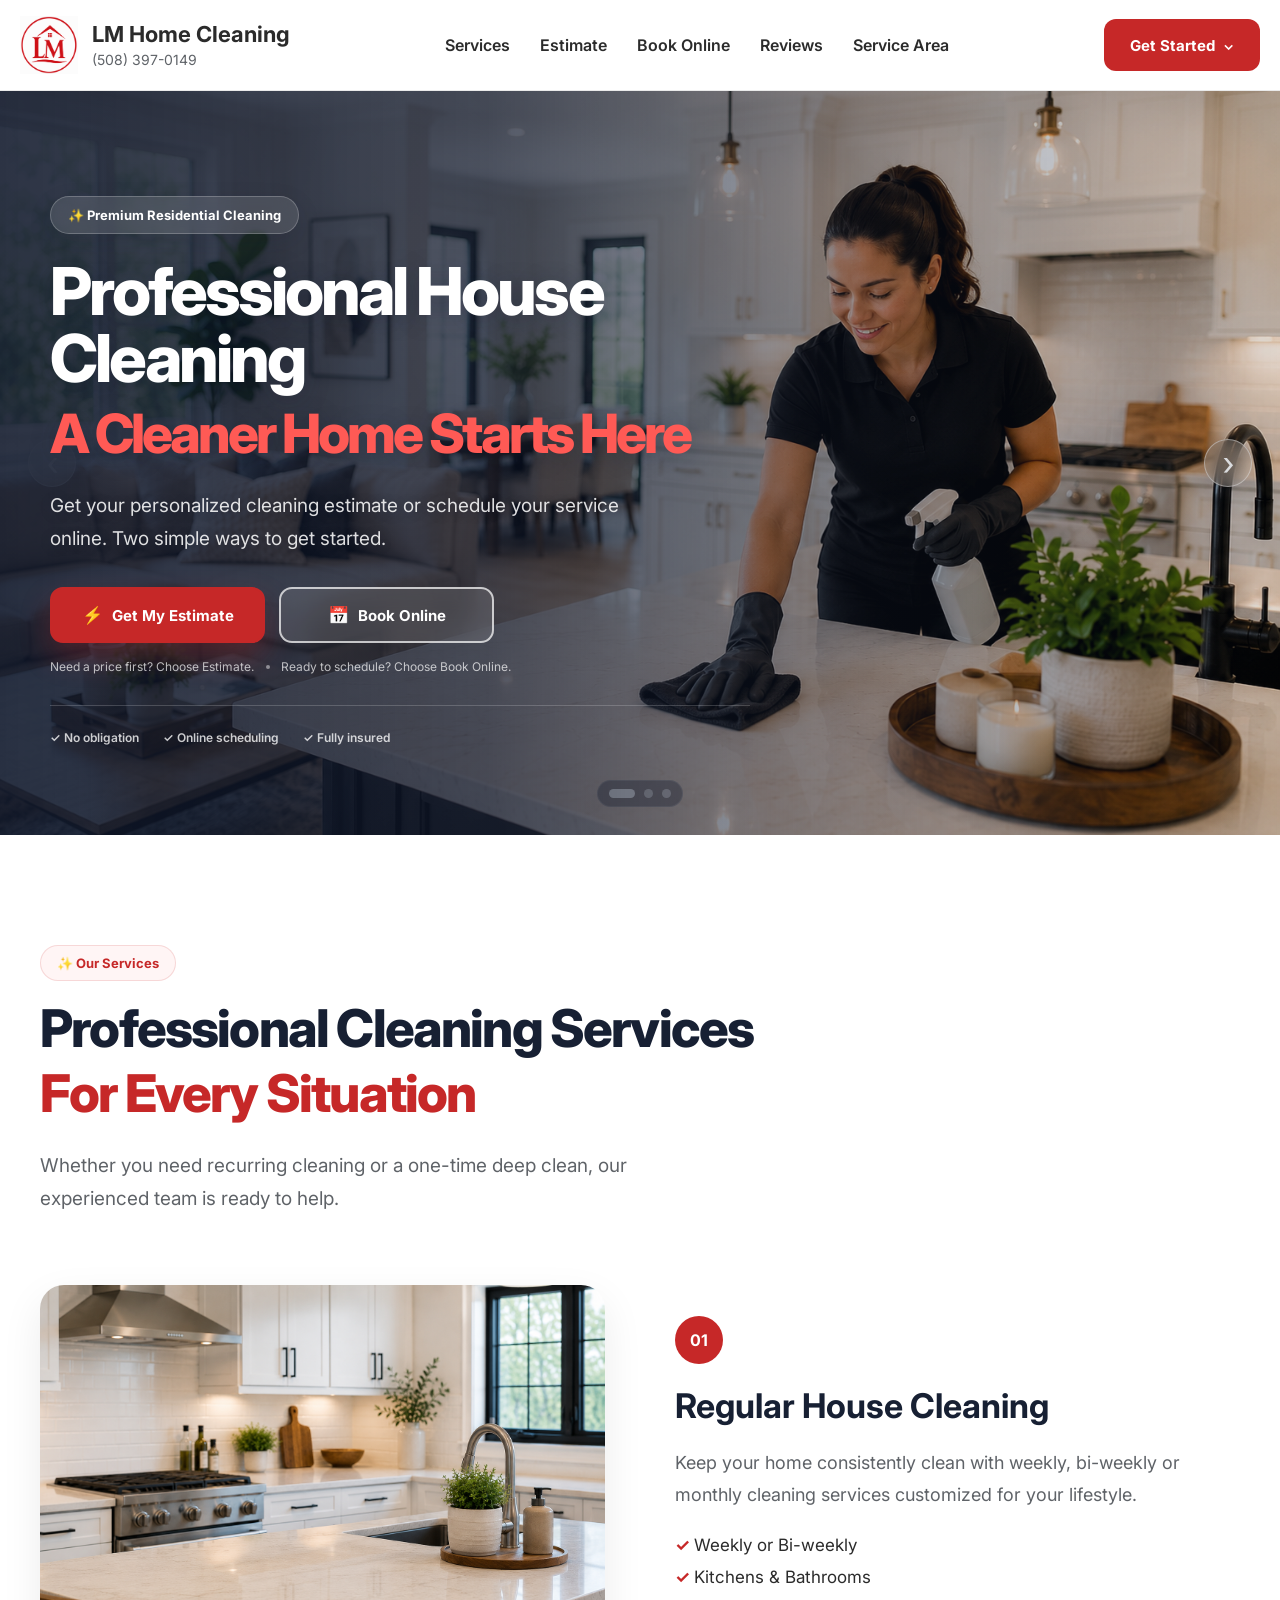
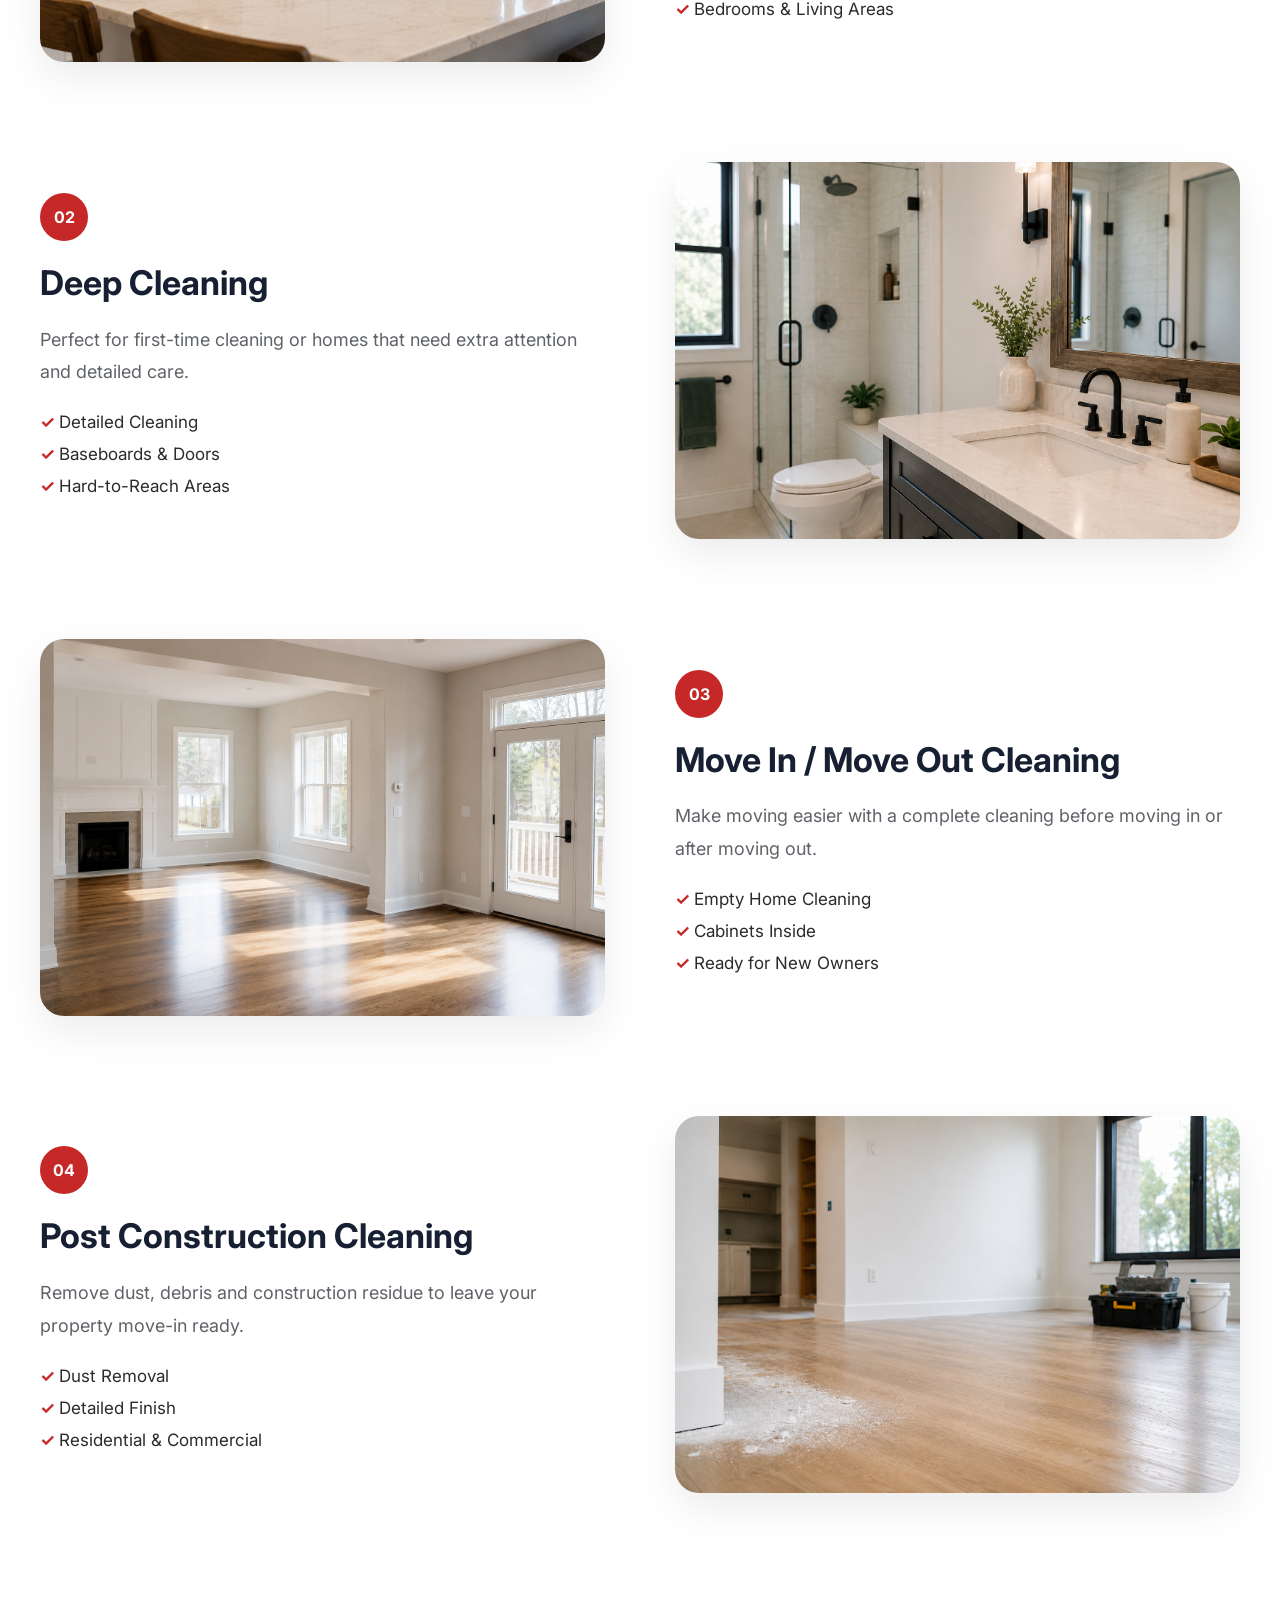
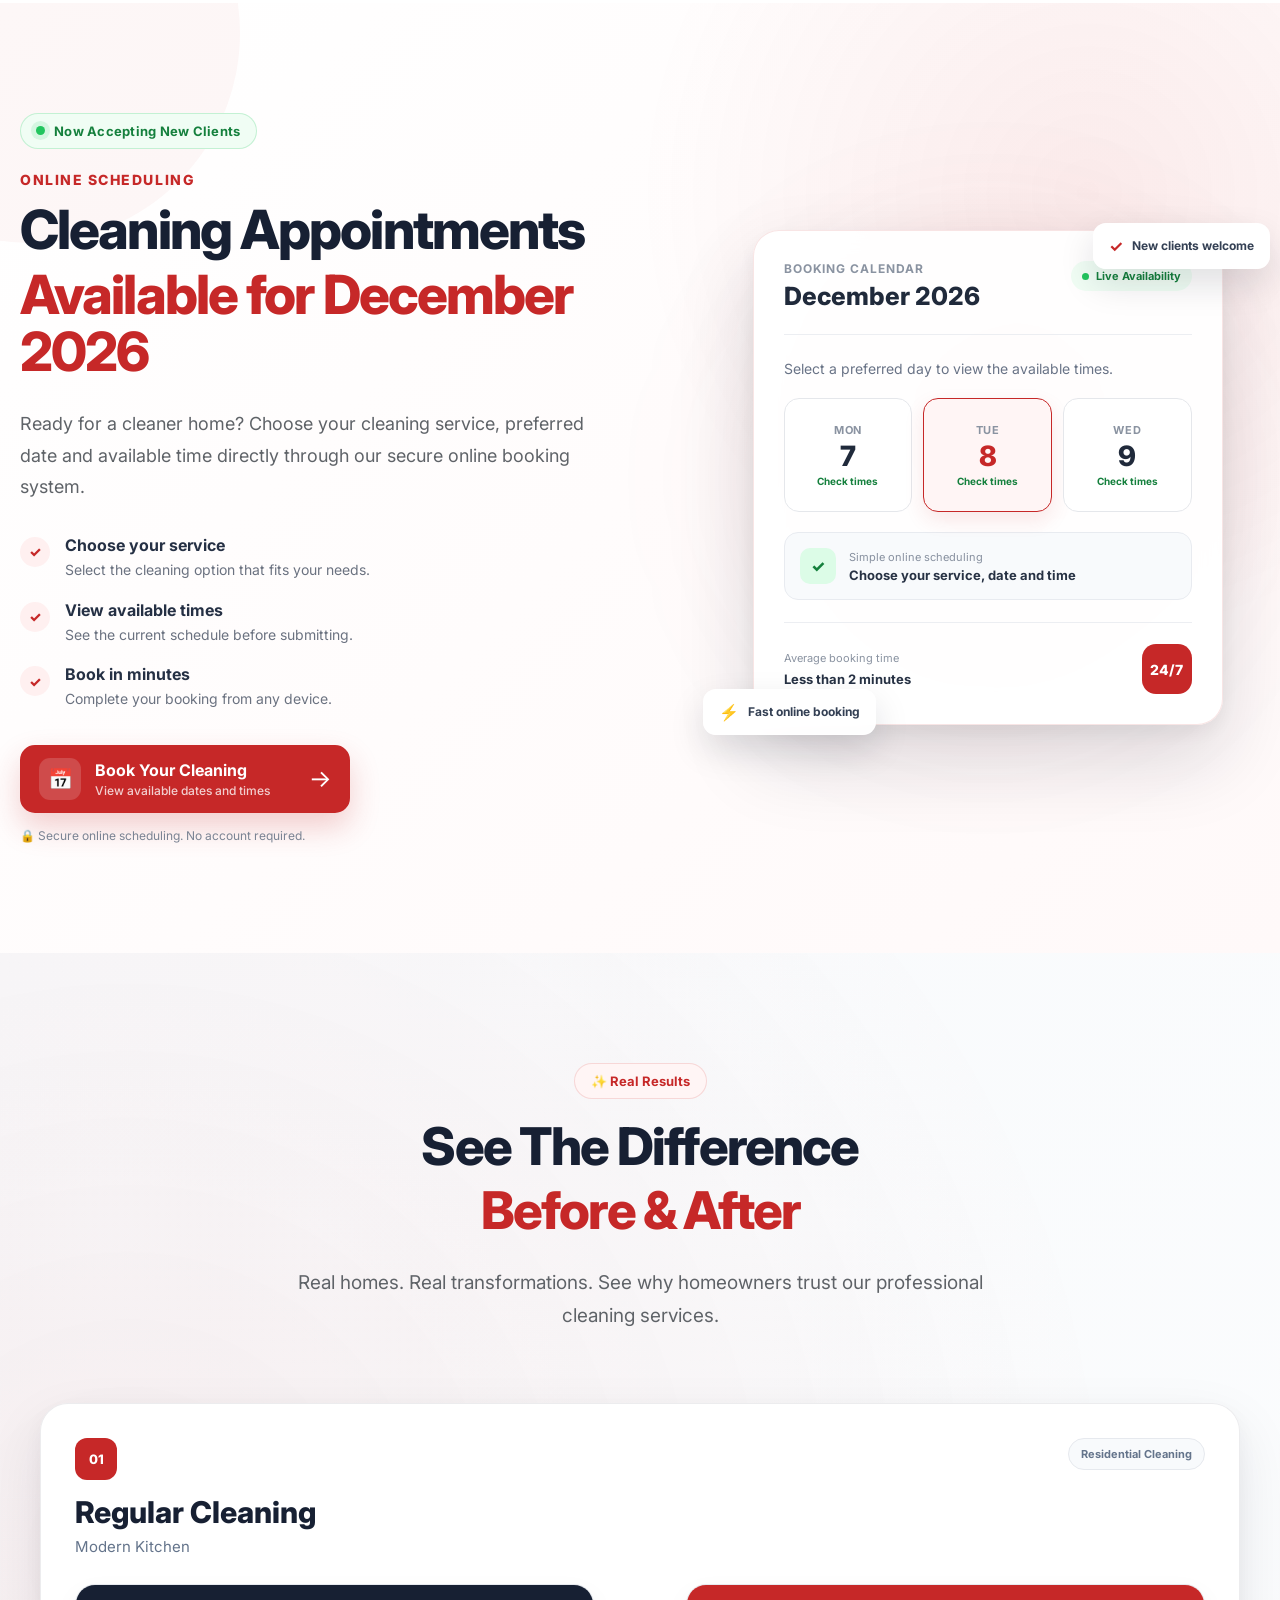
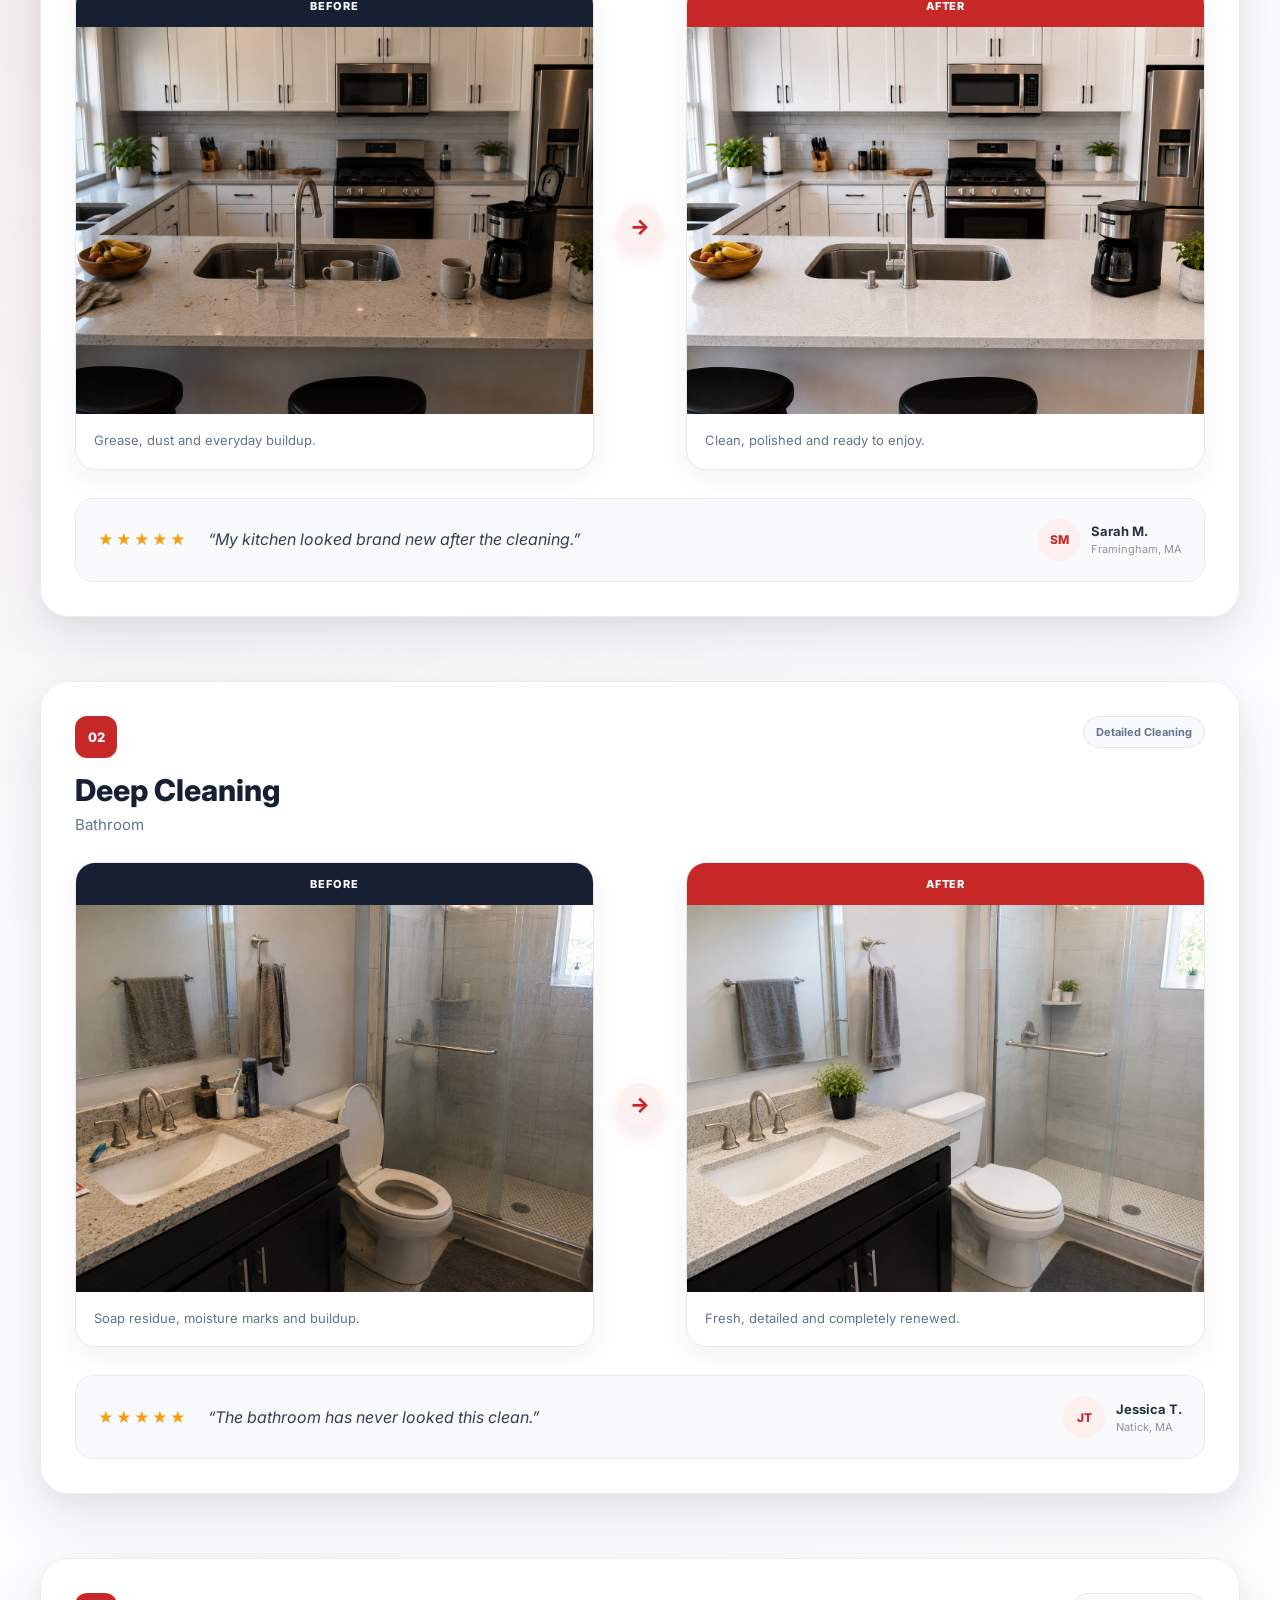
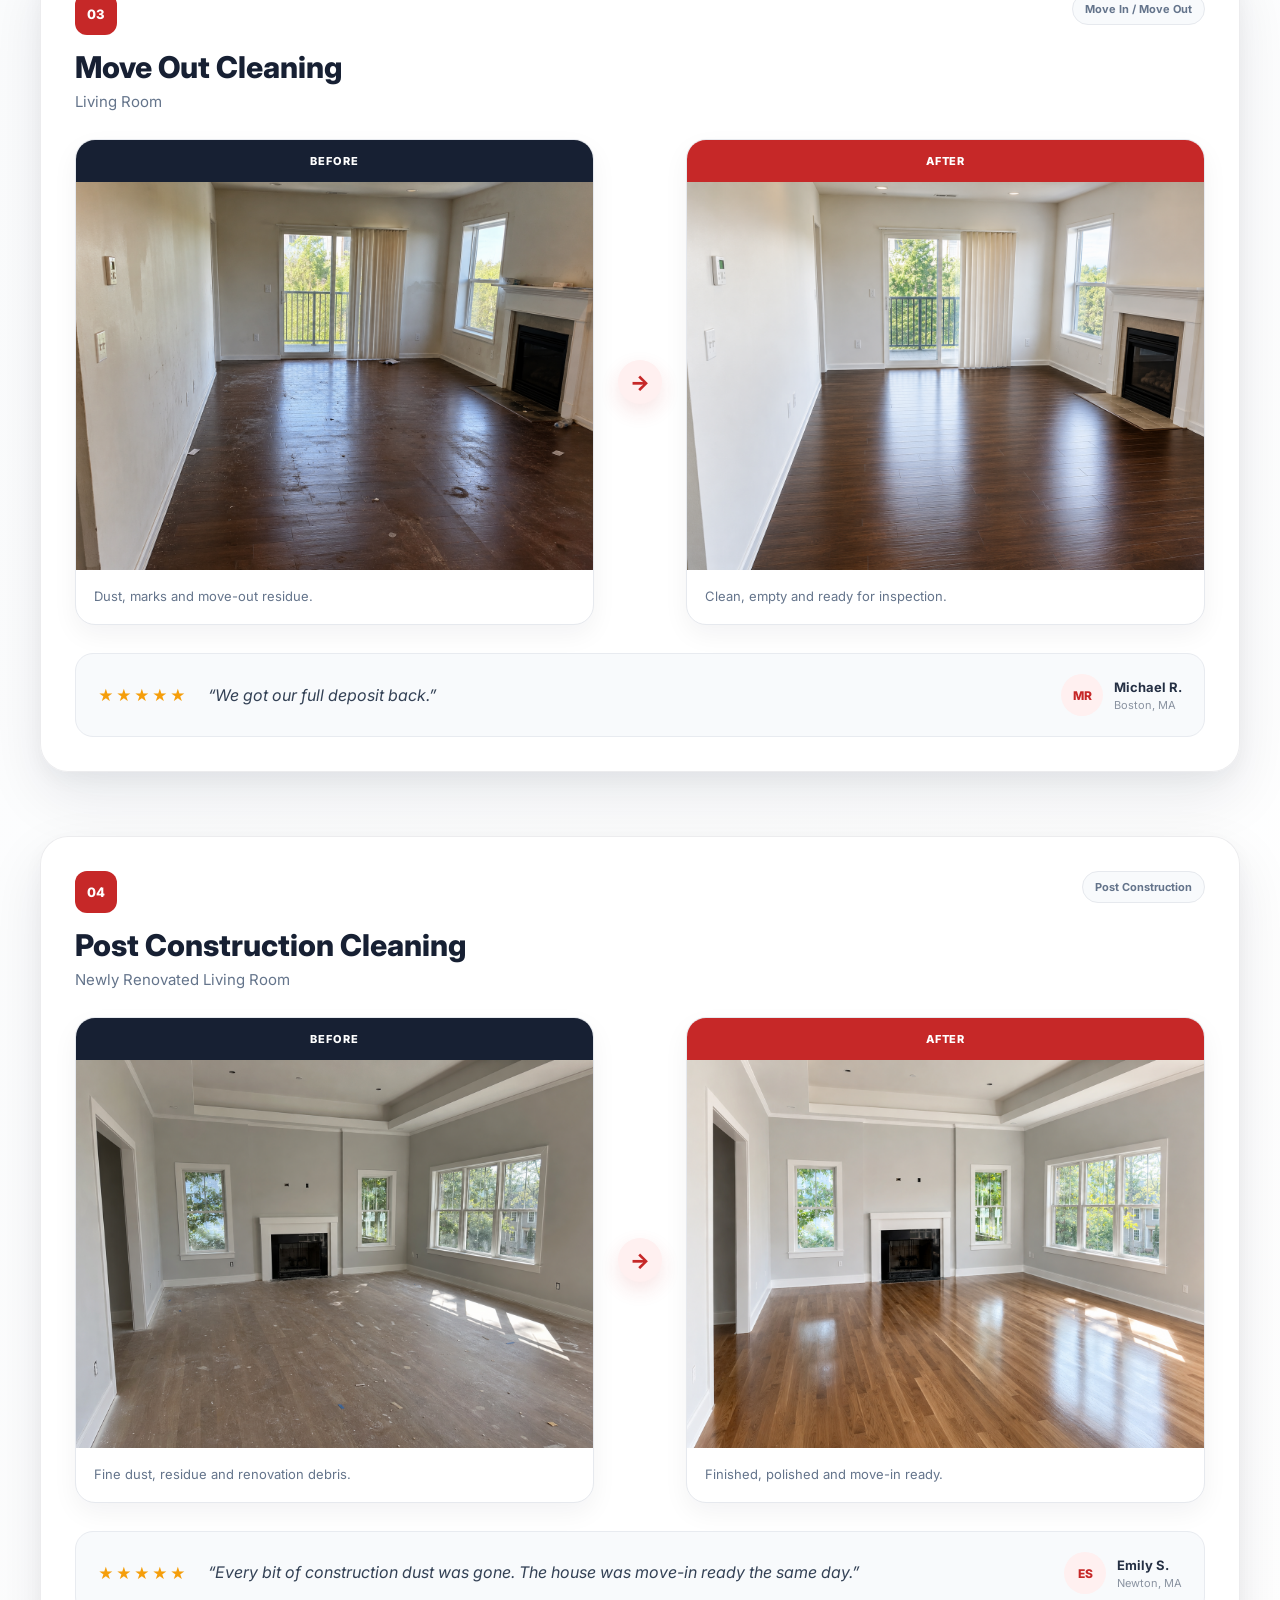
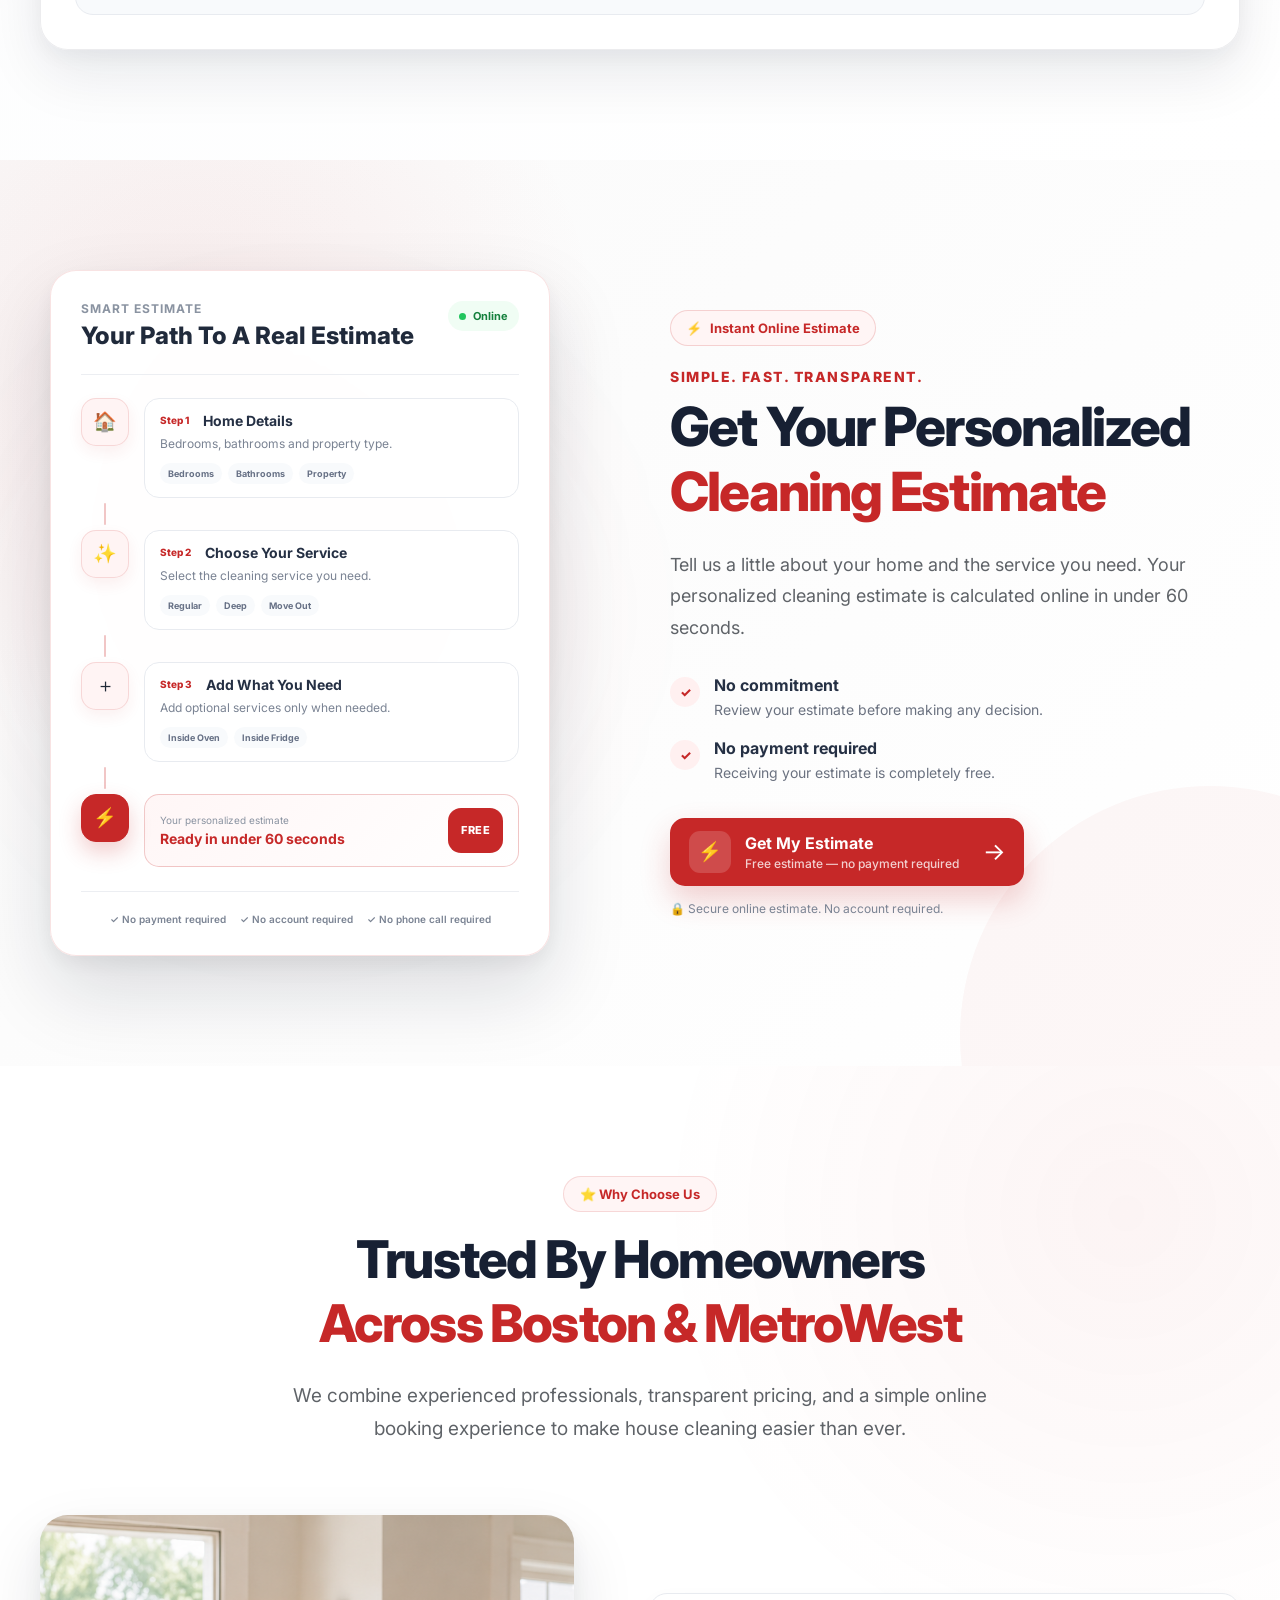
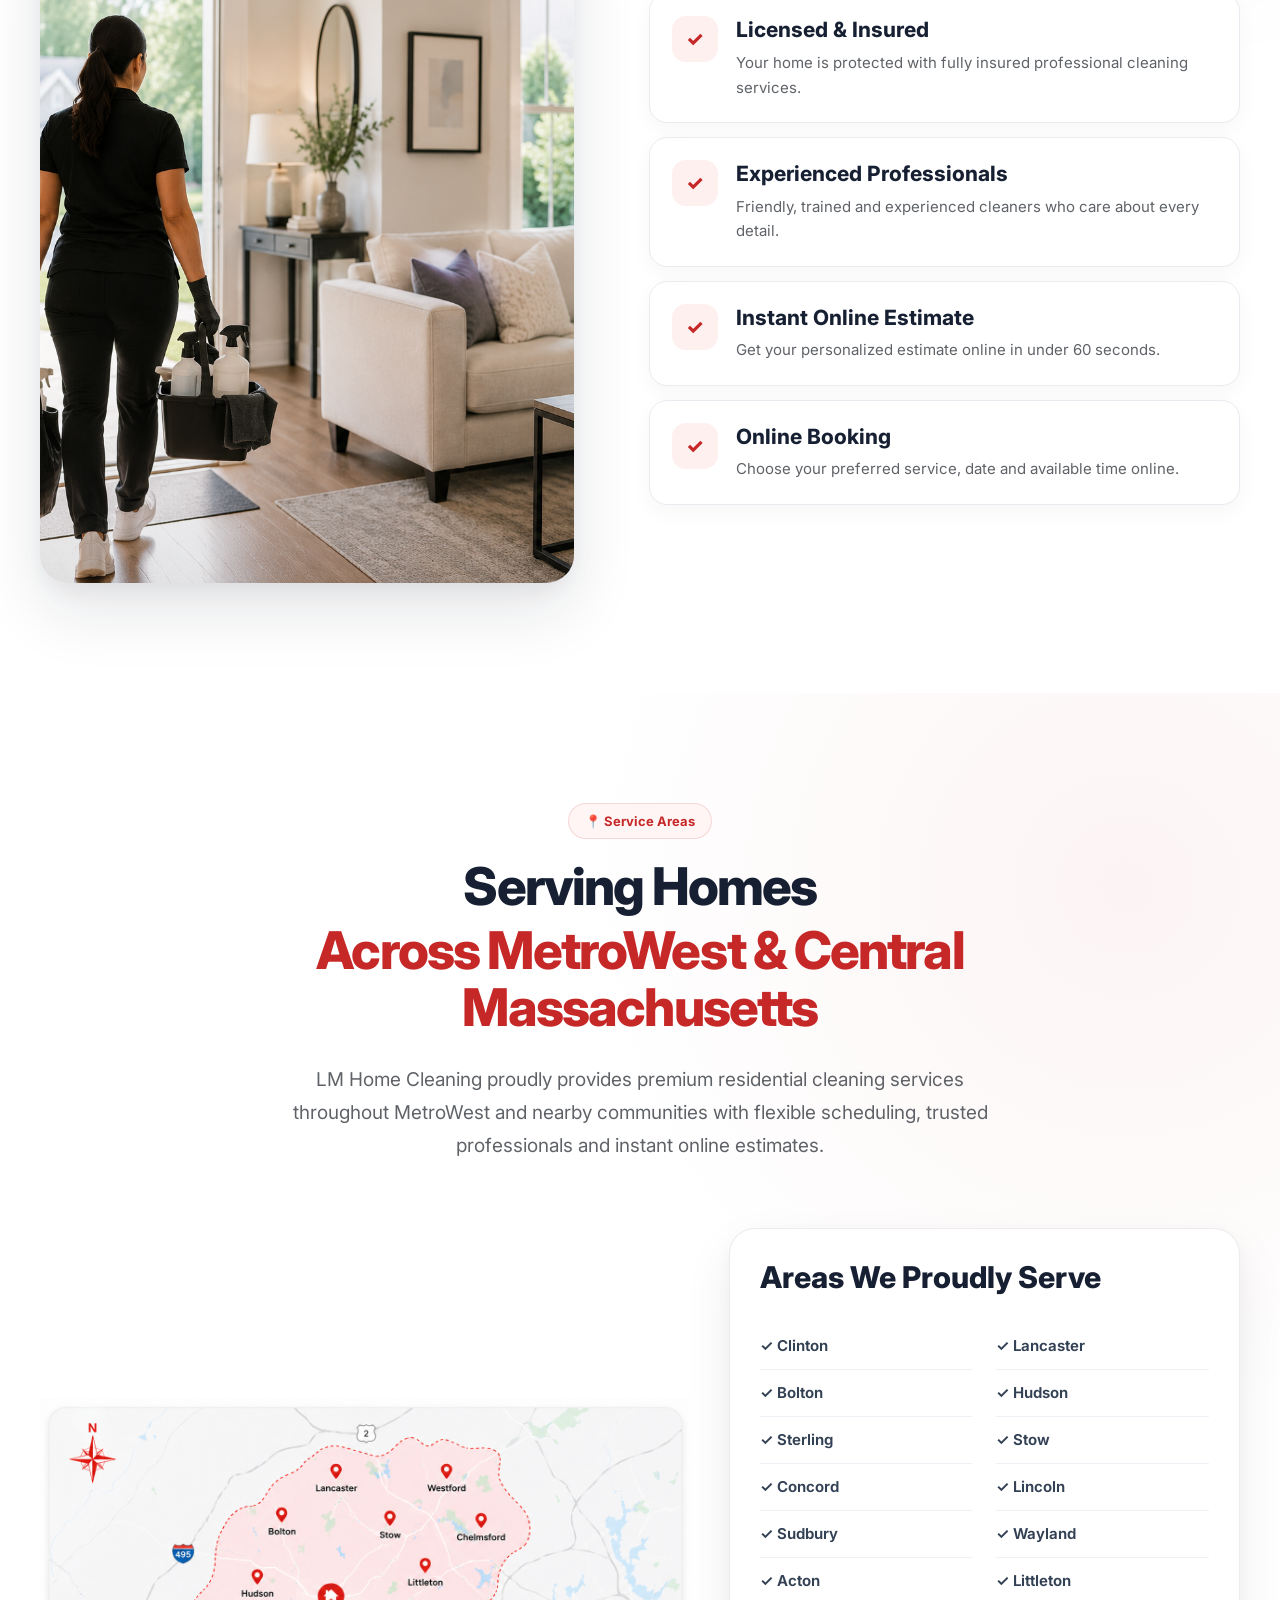
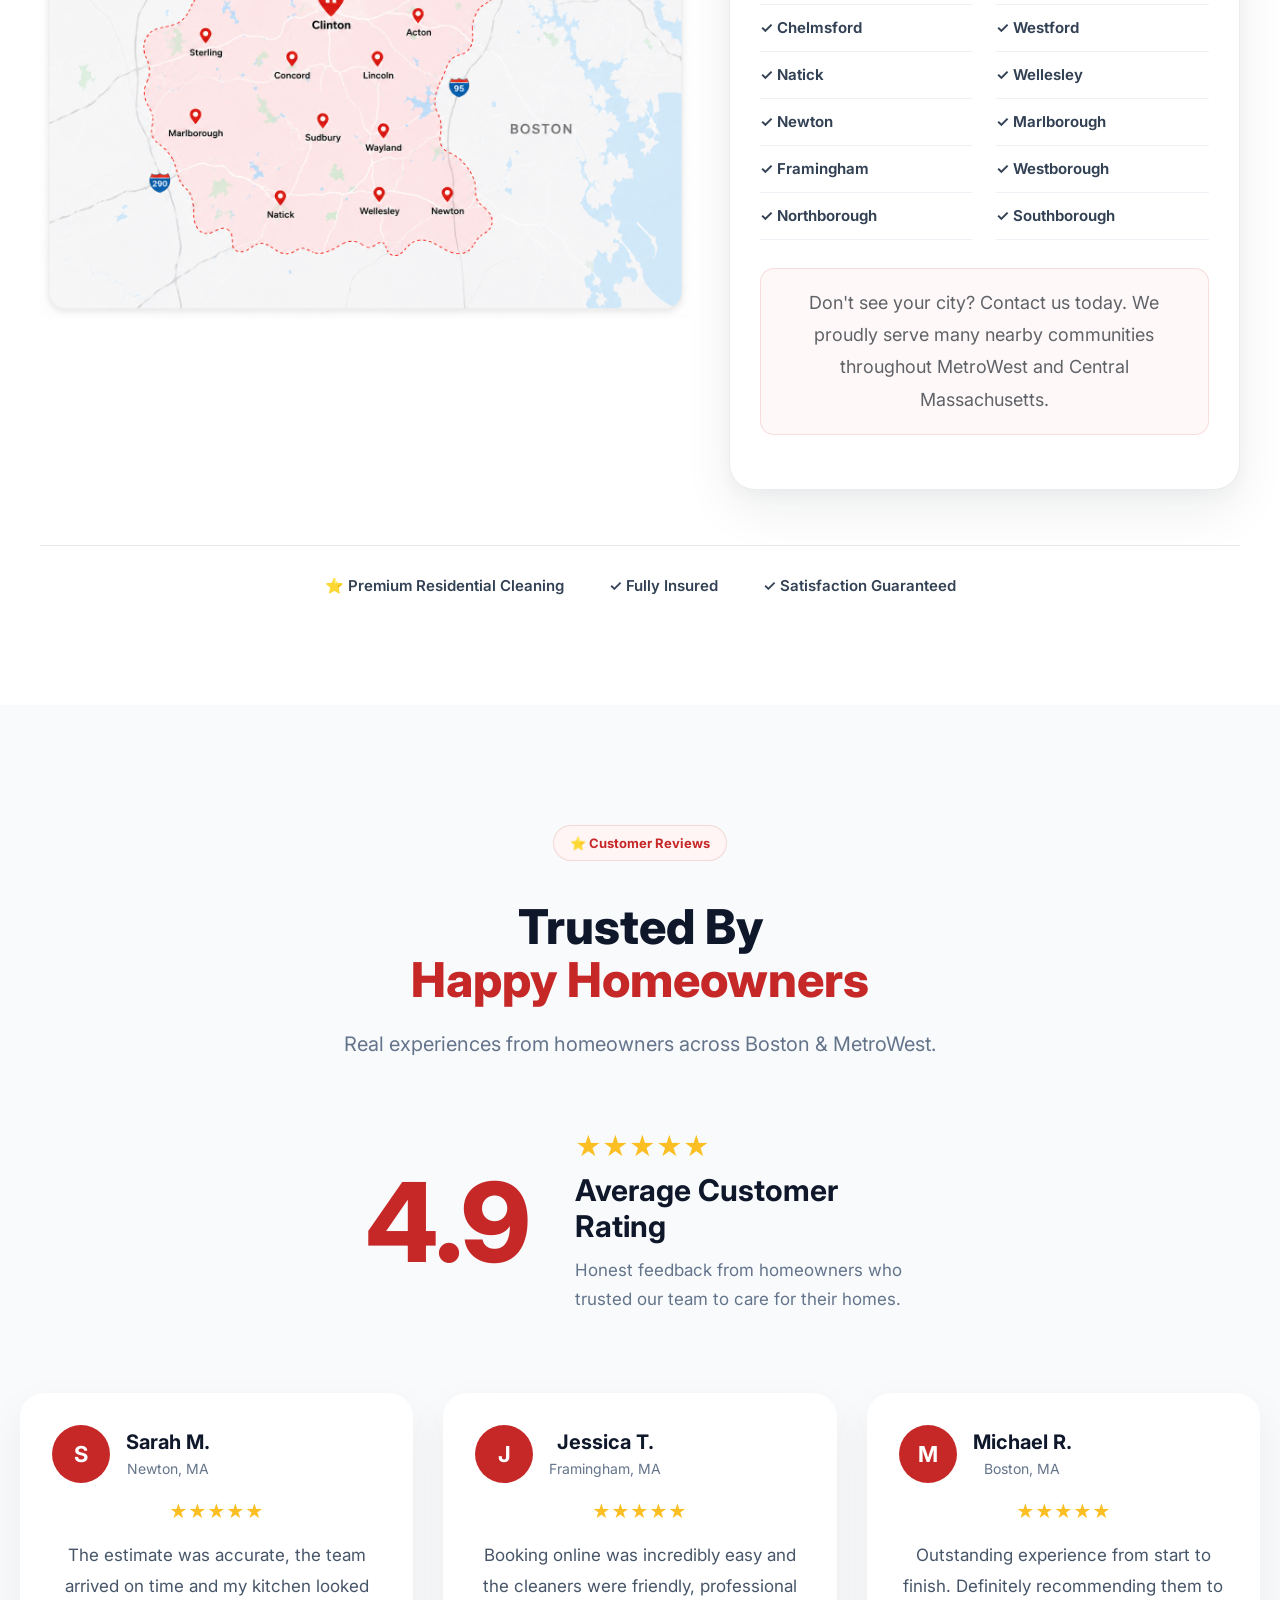
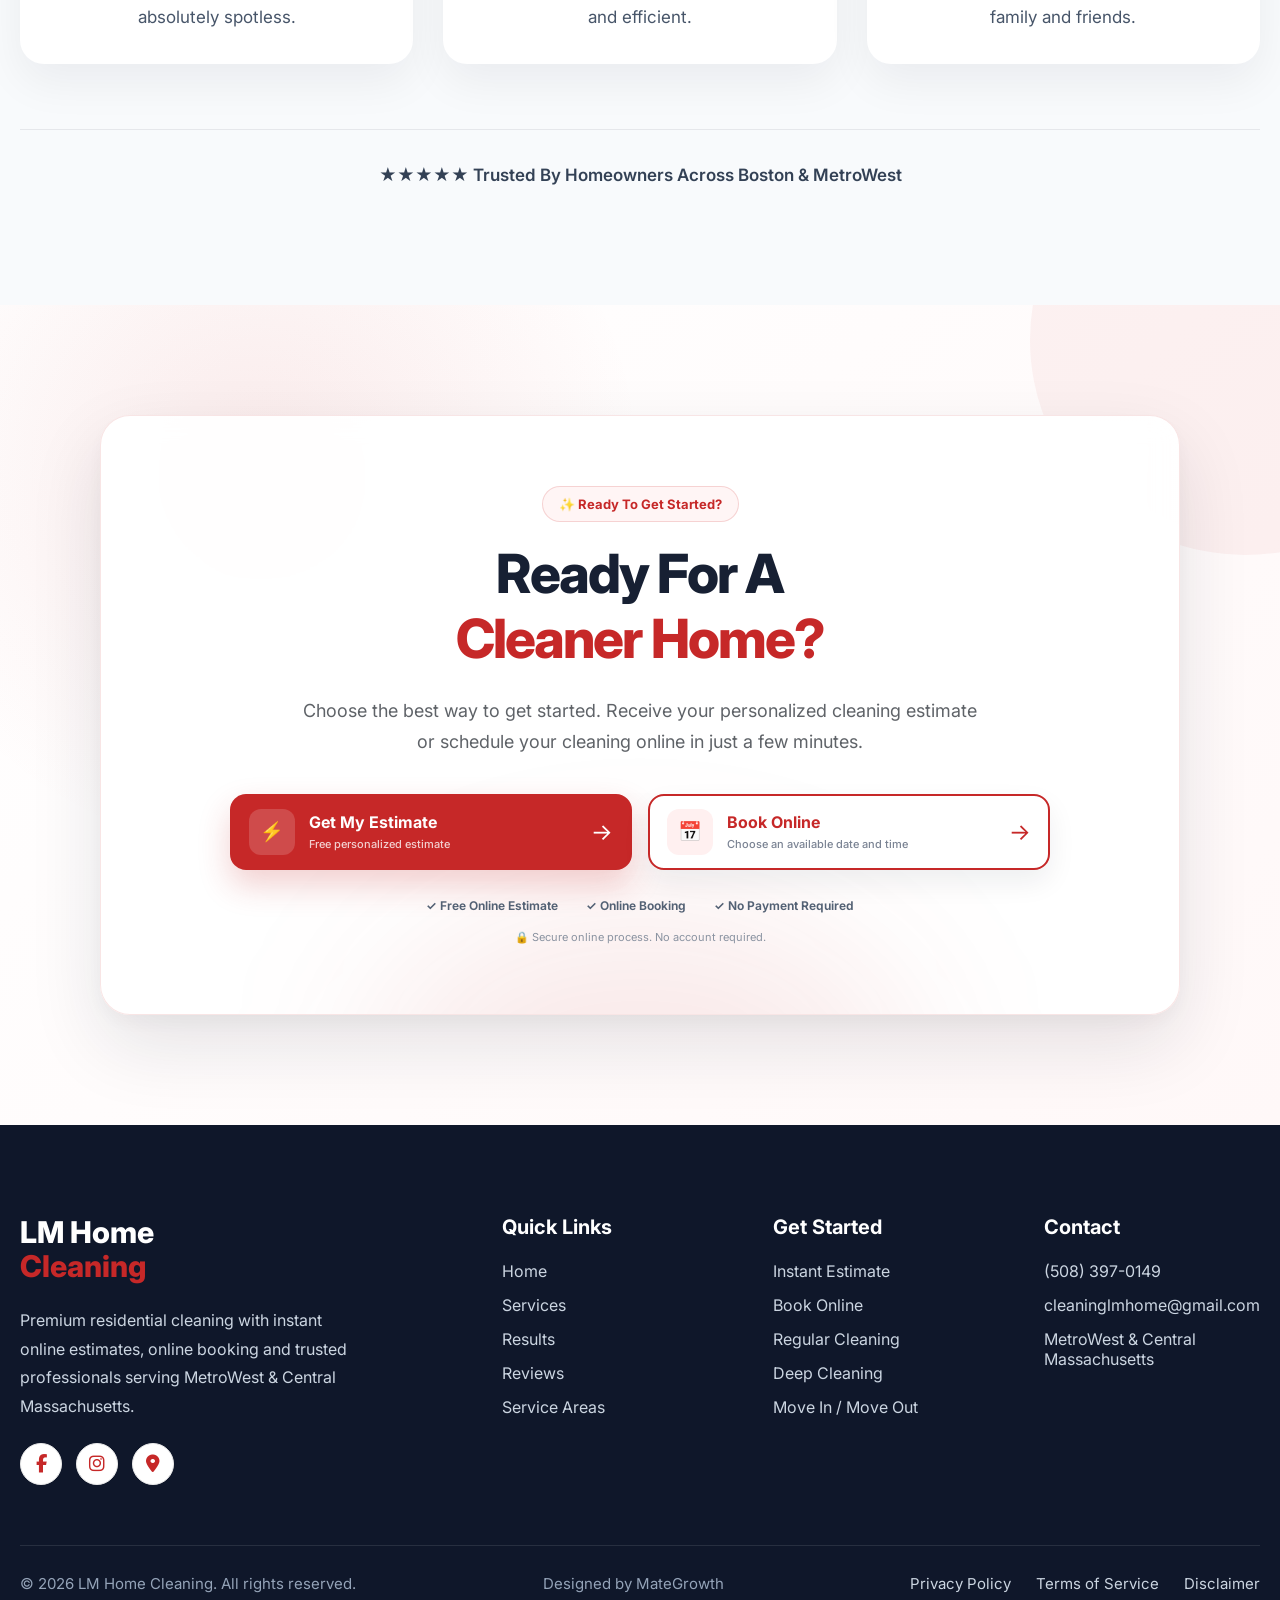
==== commit 202b7578: "upgrad" ====
--- a/index.html
+++ b/index.html
@@ -2628,6 +2628,24 @@
 
             </p>
 
+  <p>
+
+                
+                    Designed by
+
+                </span>
+
+                <a
+                    href="https://www.instagram.com/mategrowth.us"
+                    target="_blank"
+                >
+
+                    MateGrowth
+
+                </a>
+
+
+
             <div class="footer-links">
 
                 <a href="privacy-policy.html">
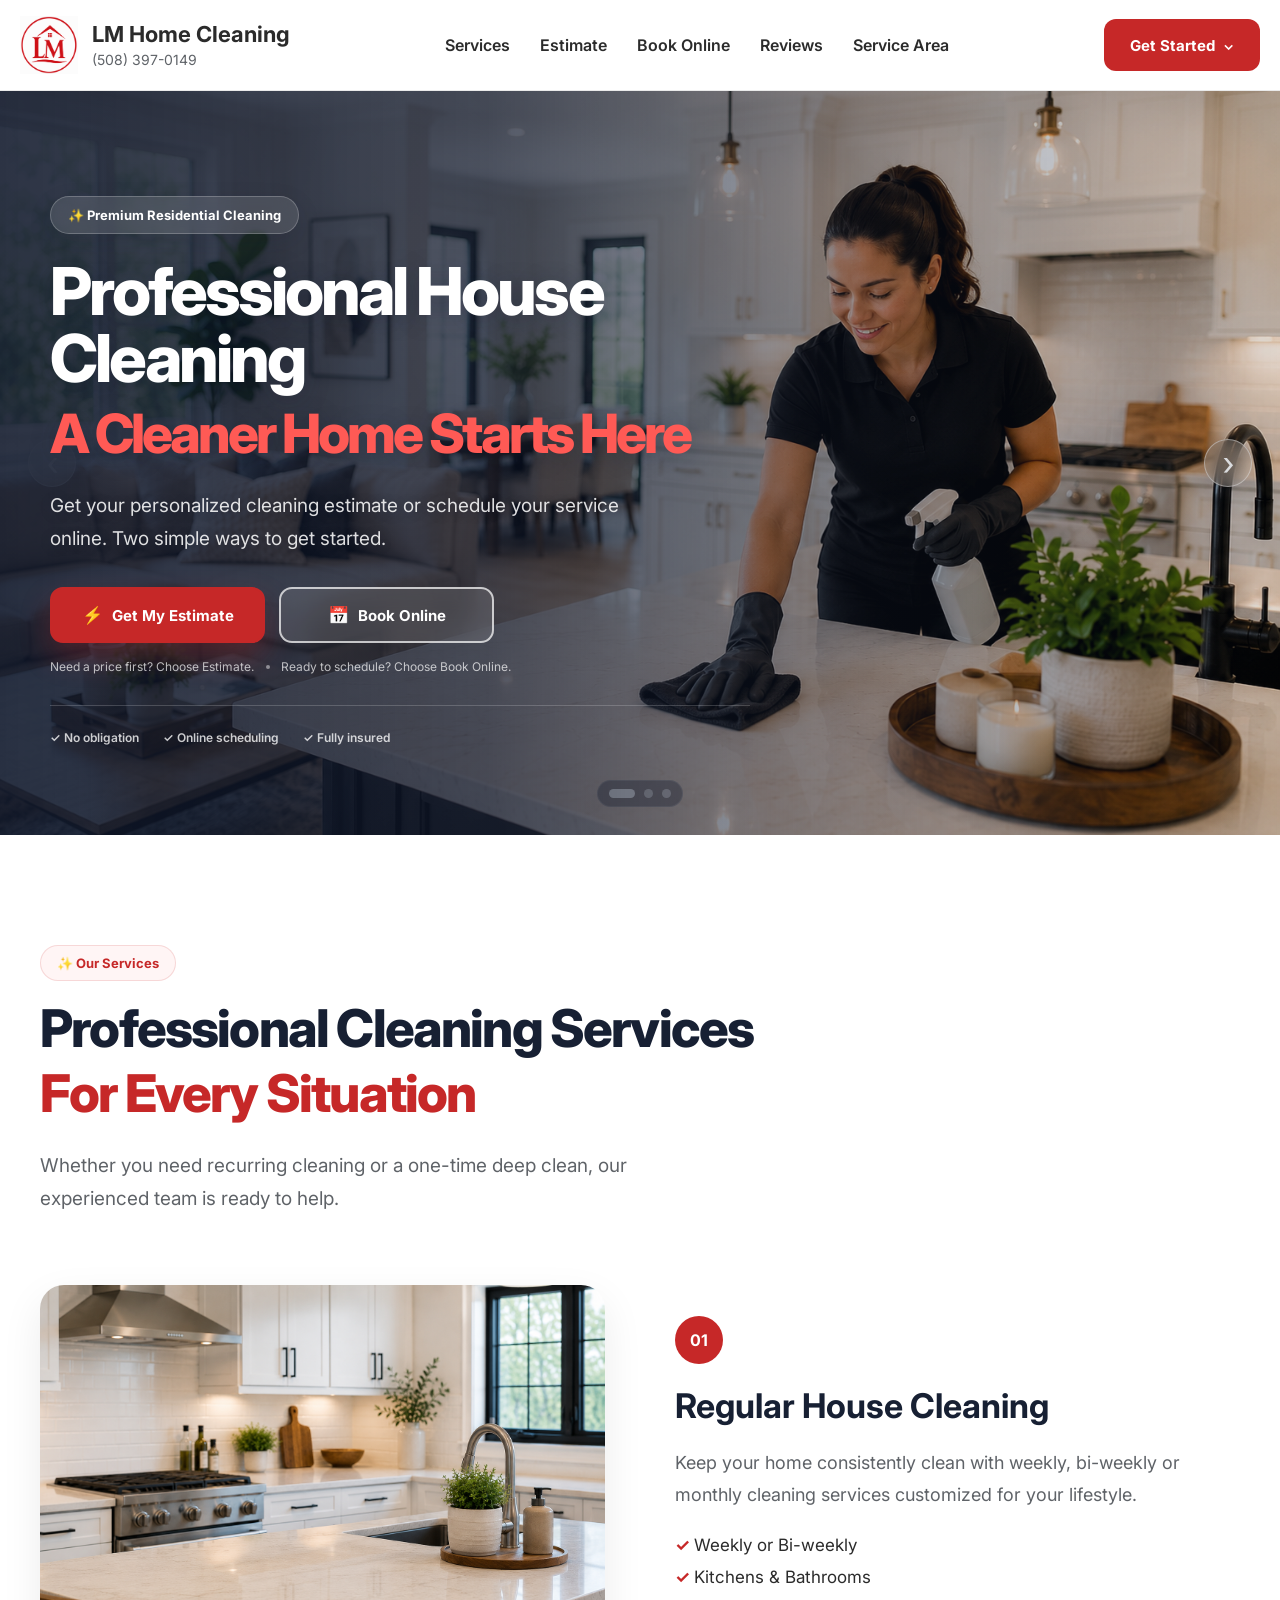
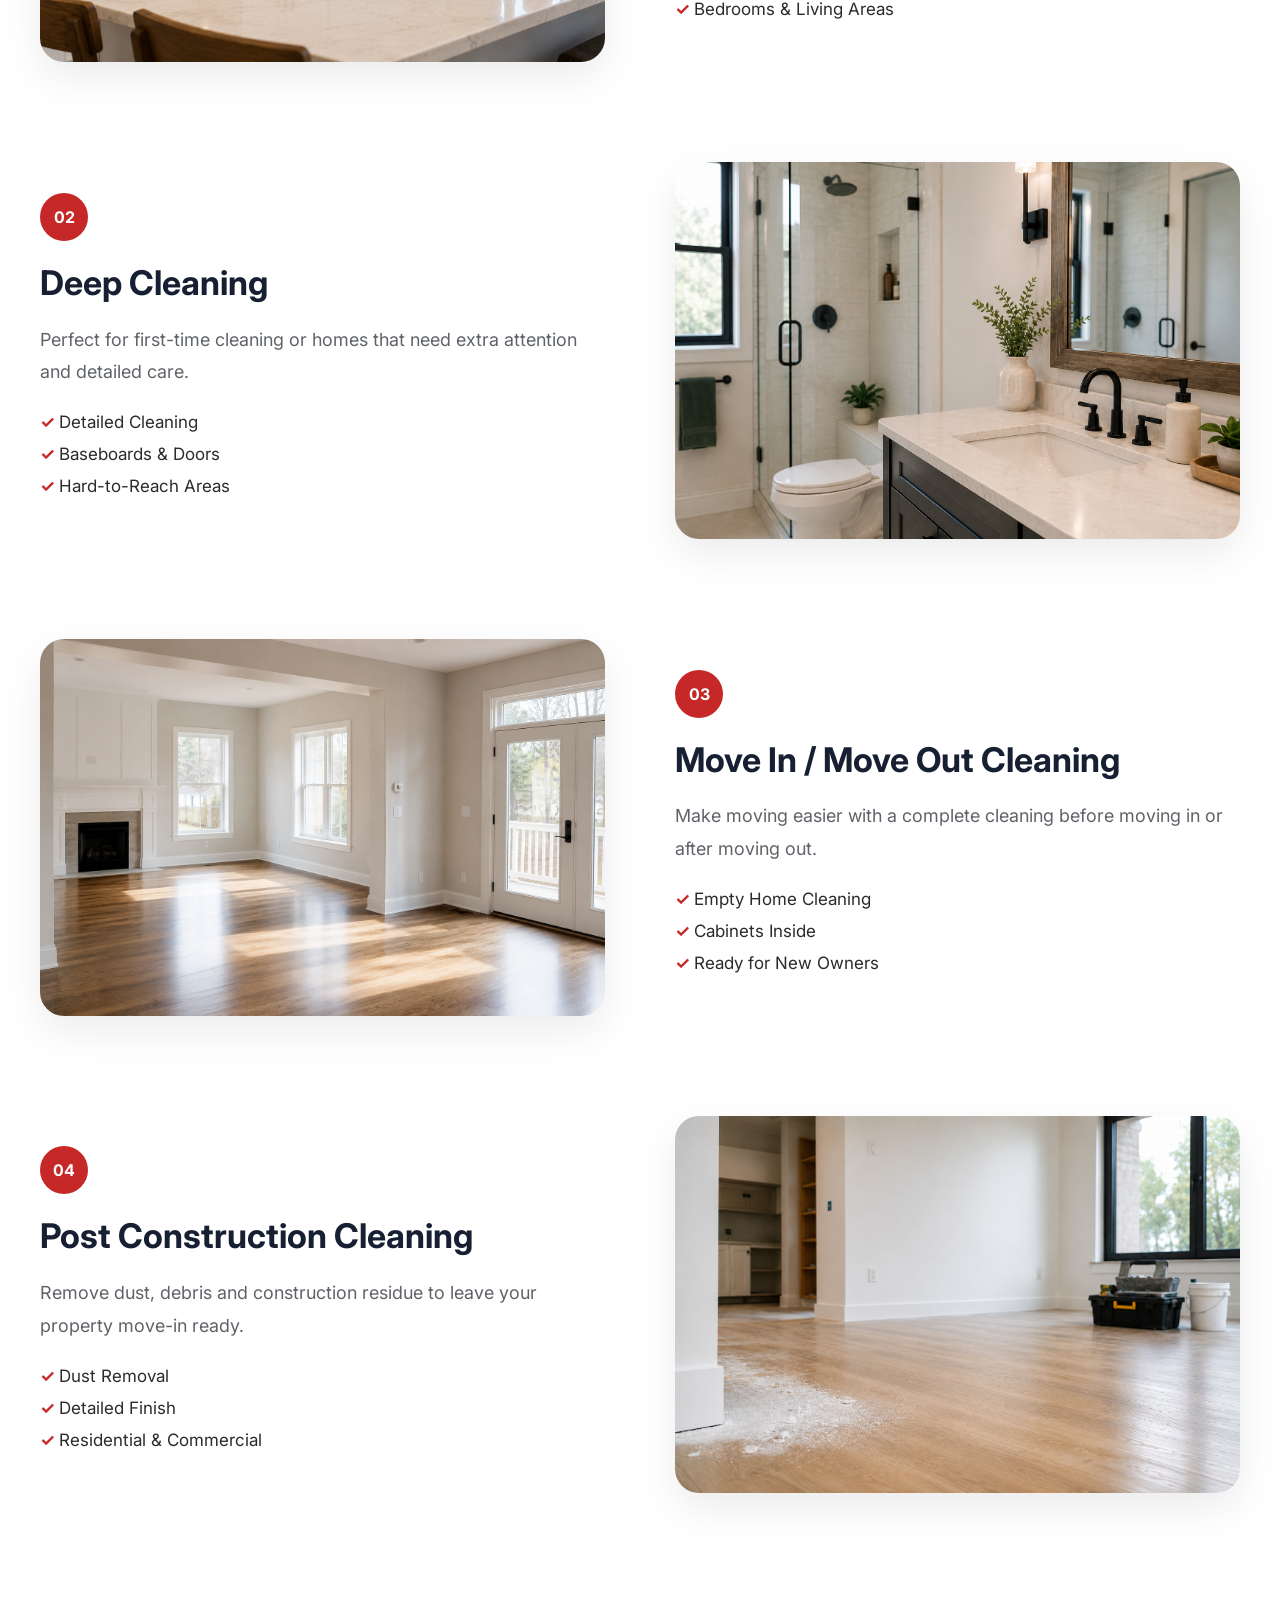
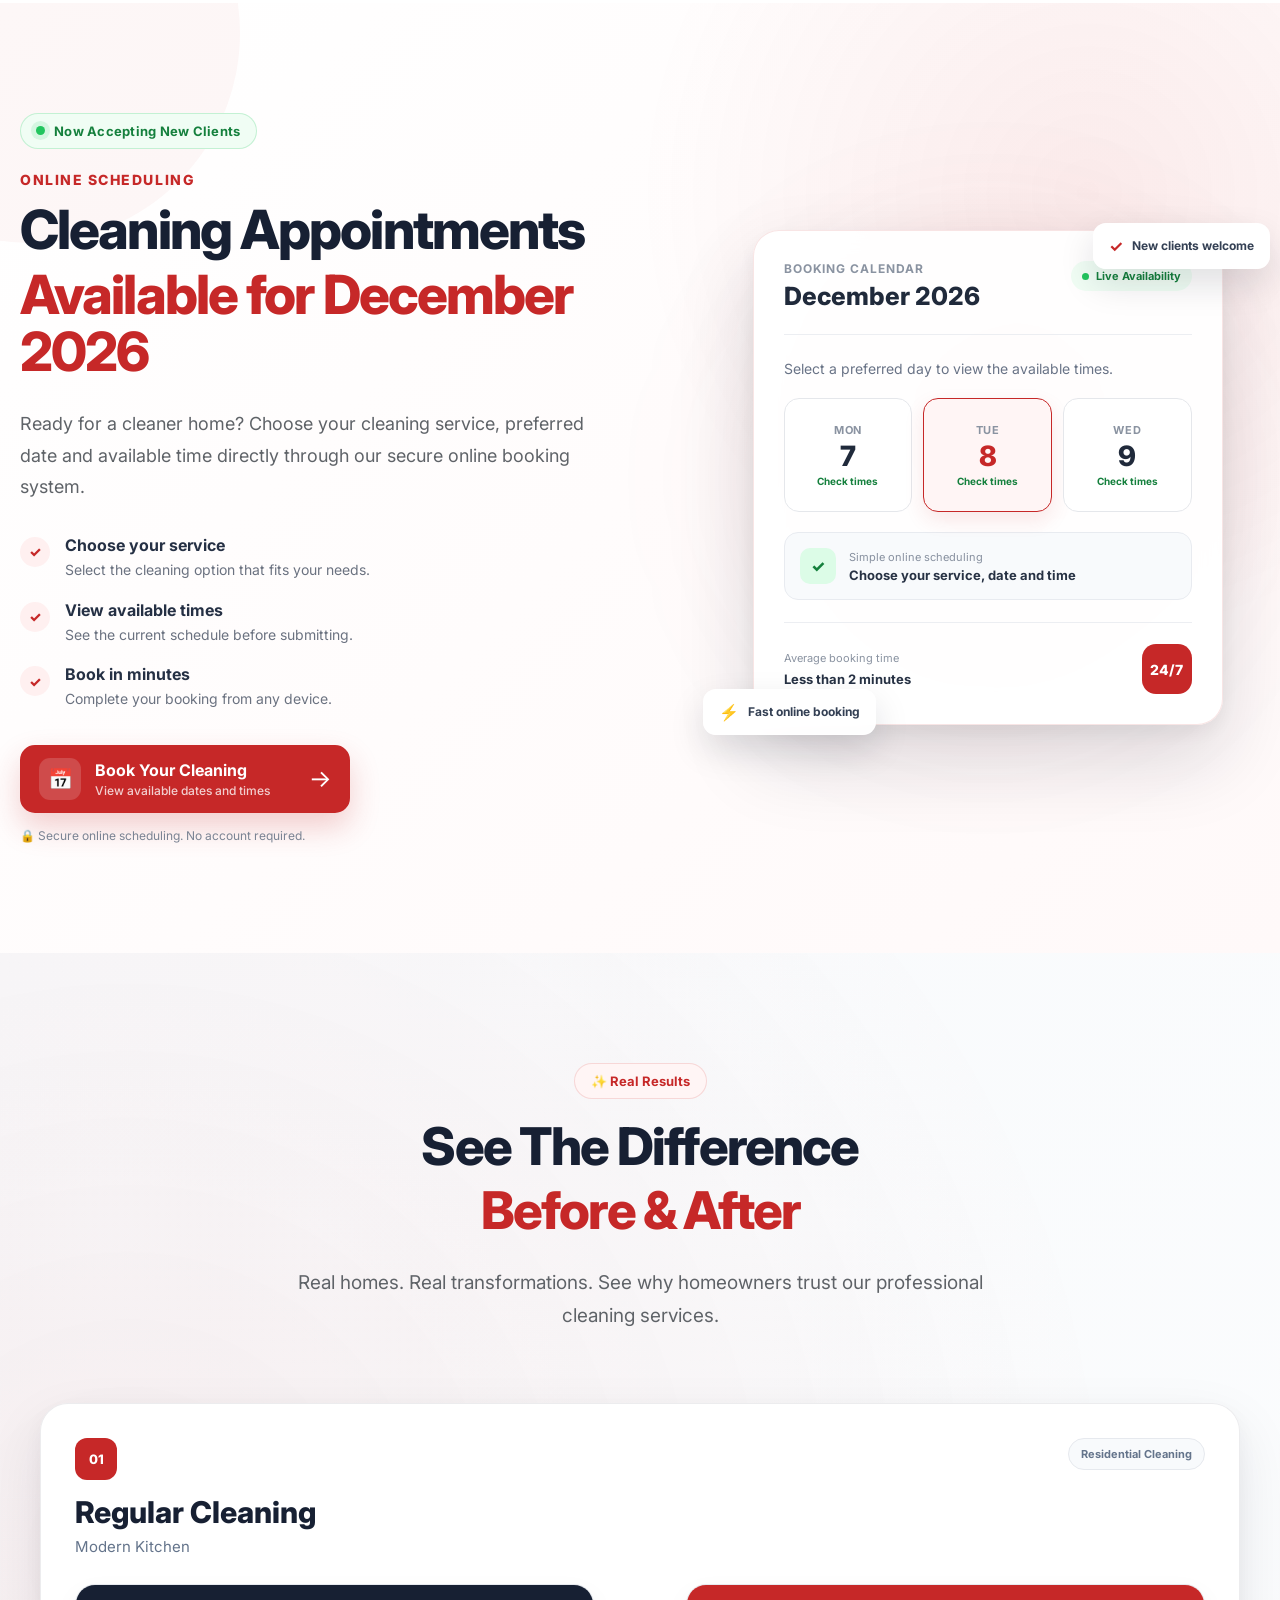
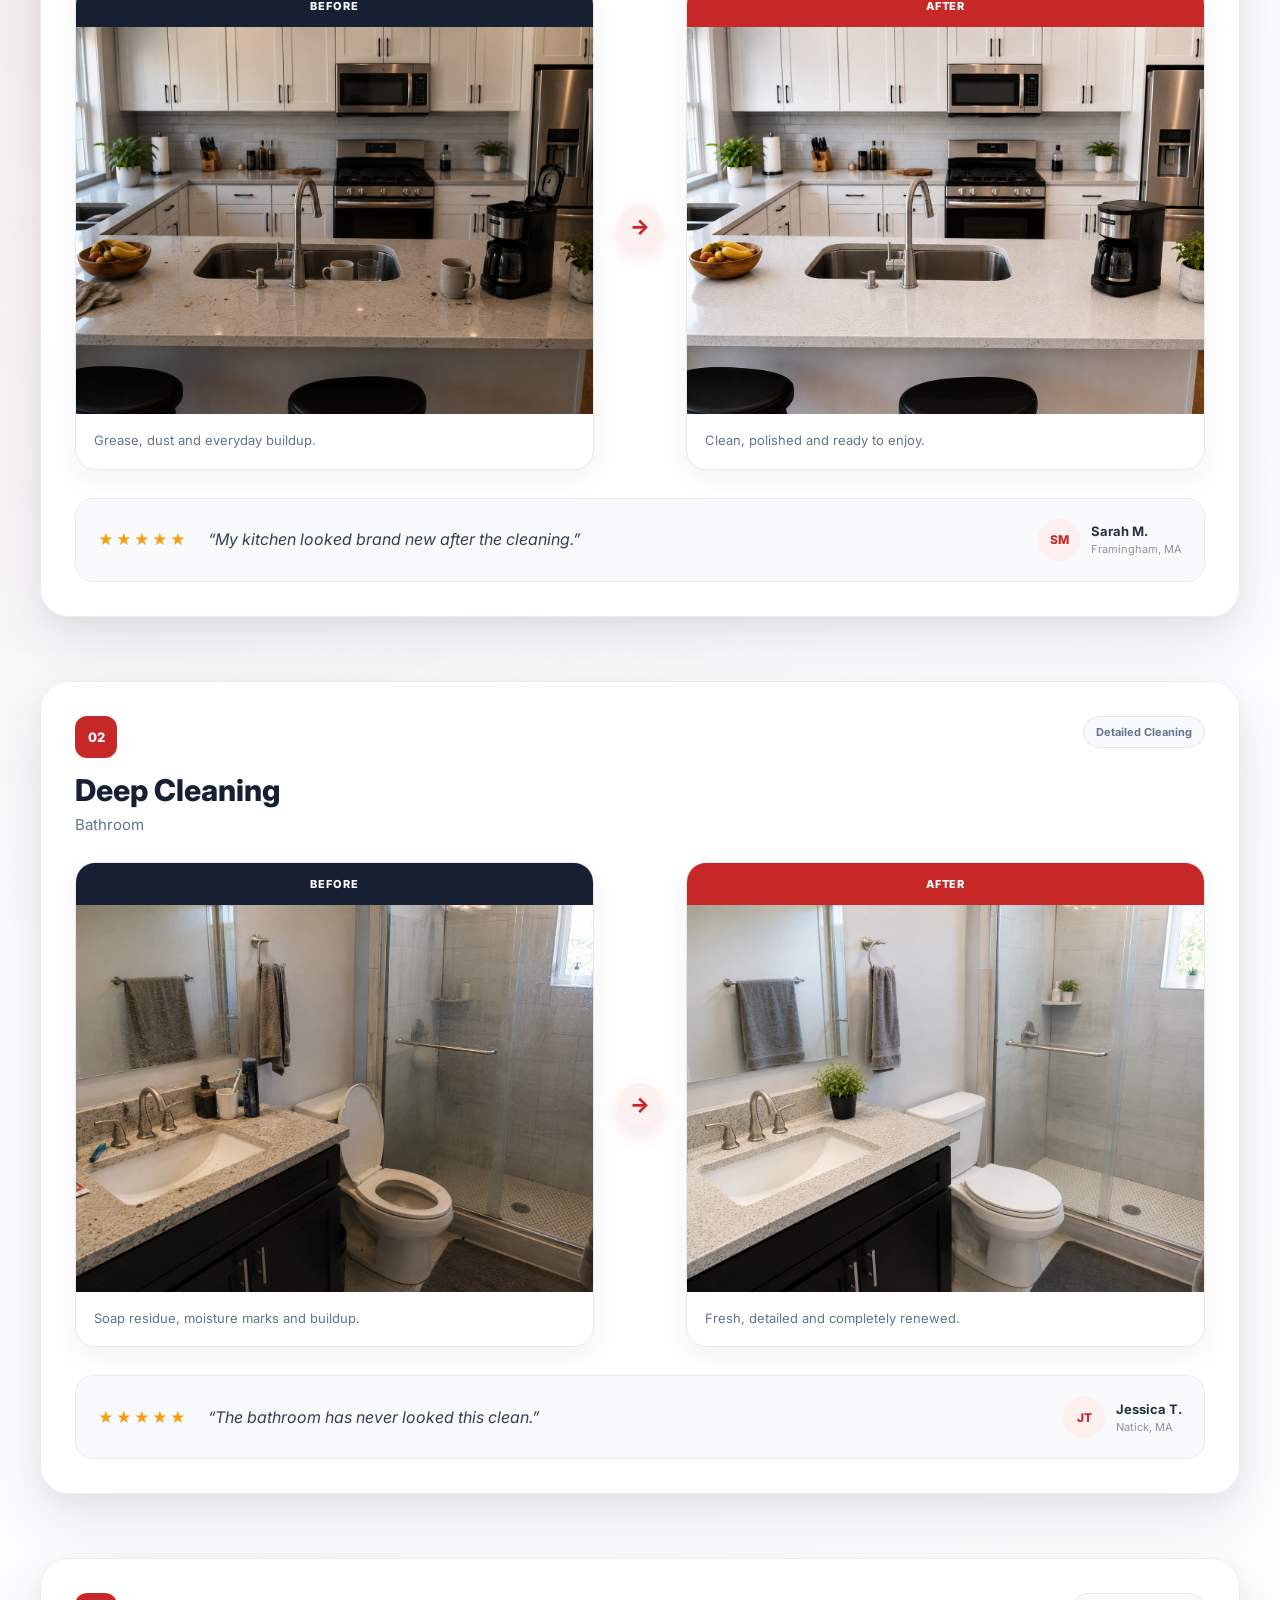
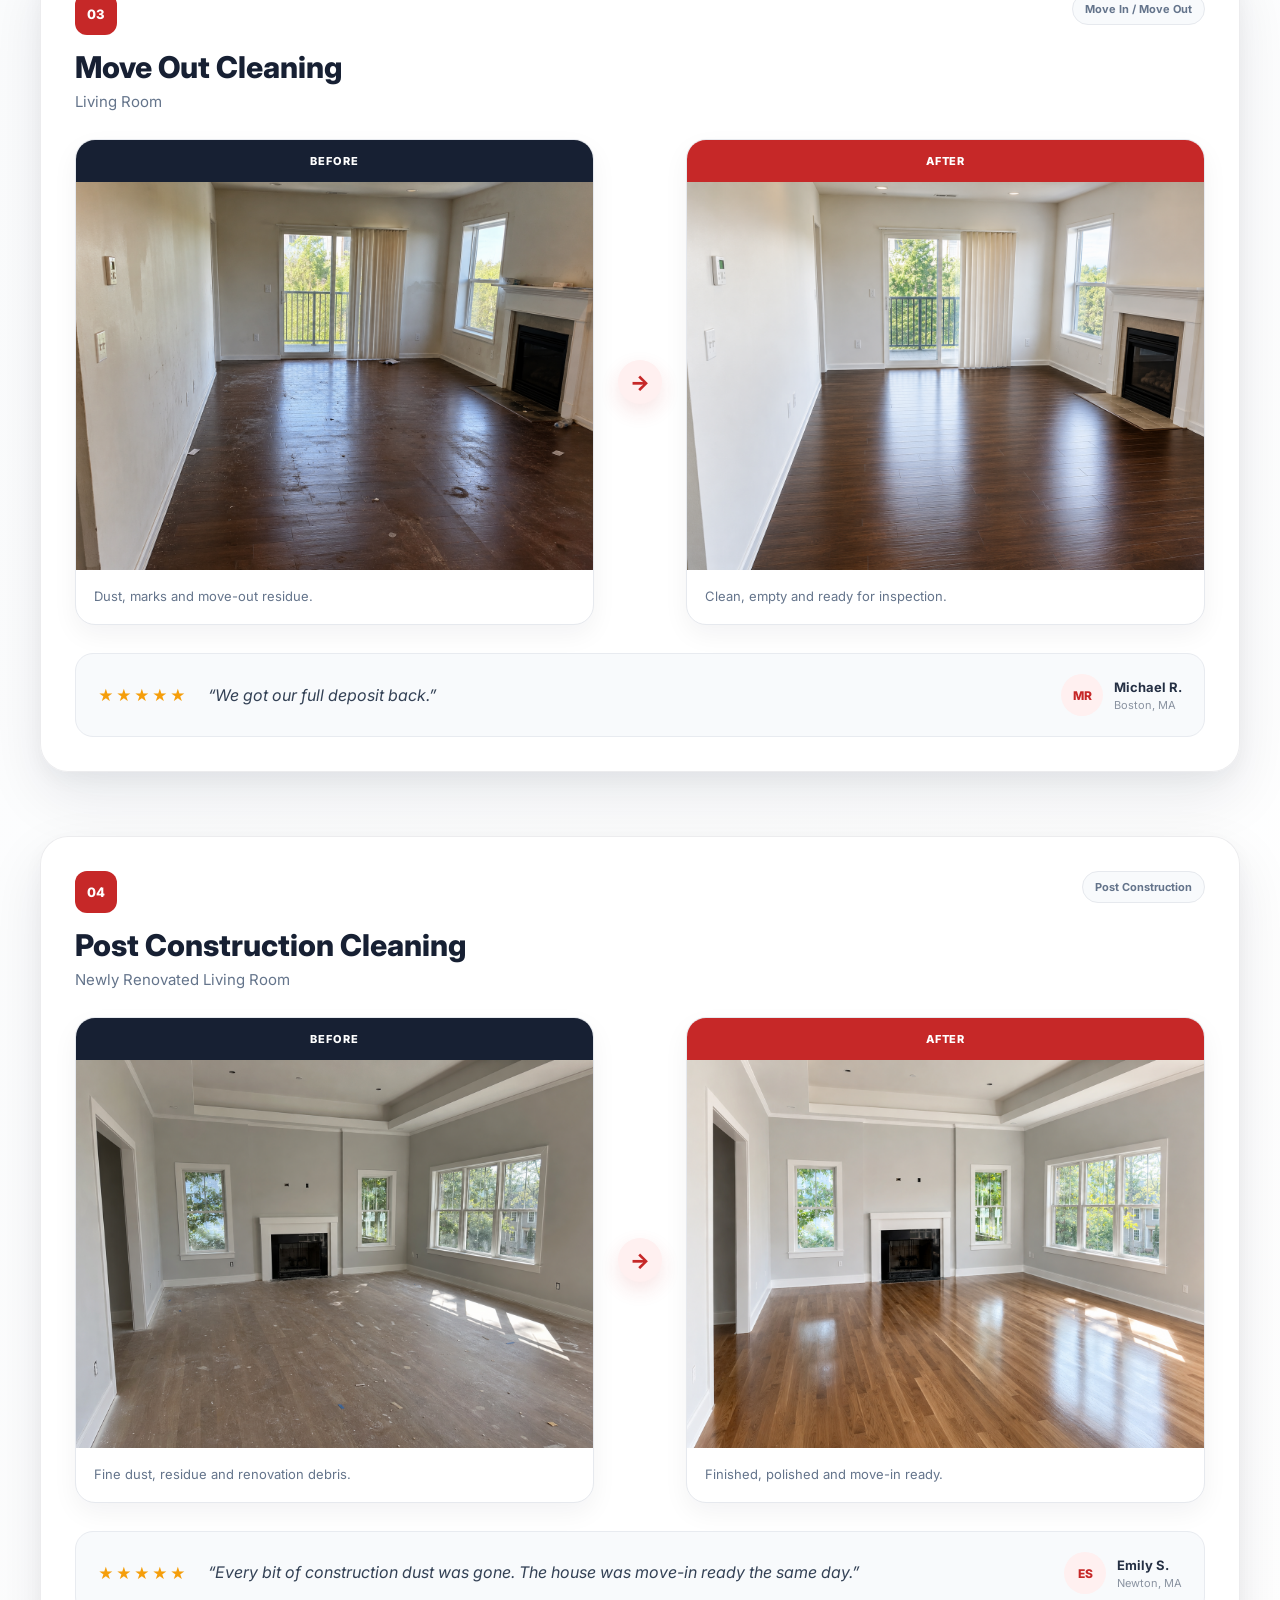
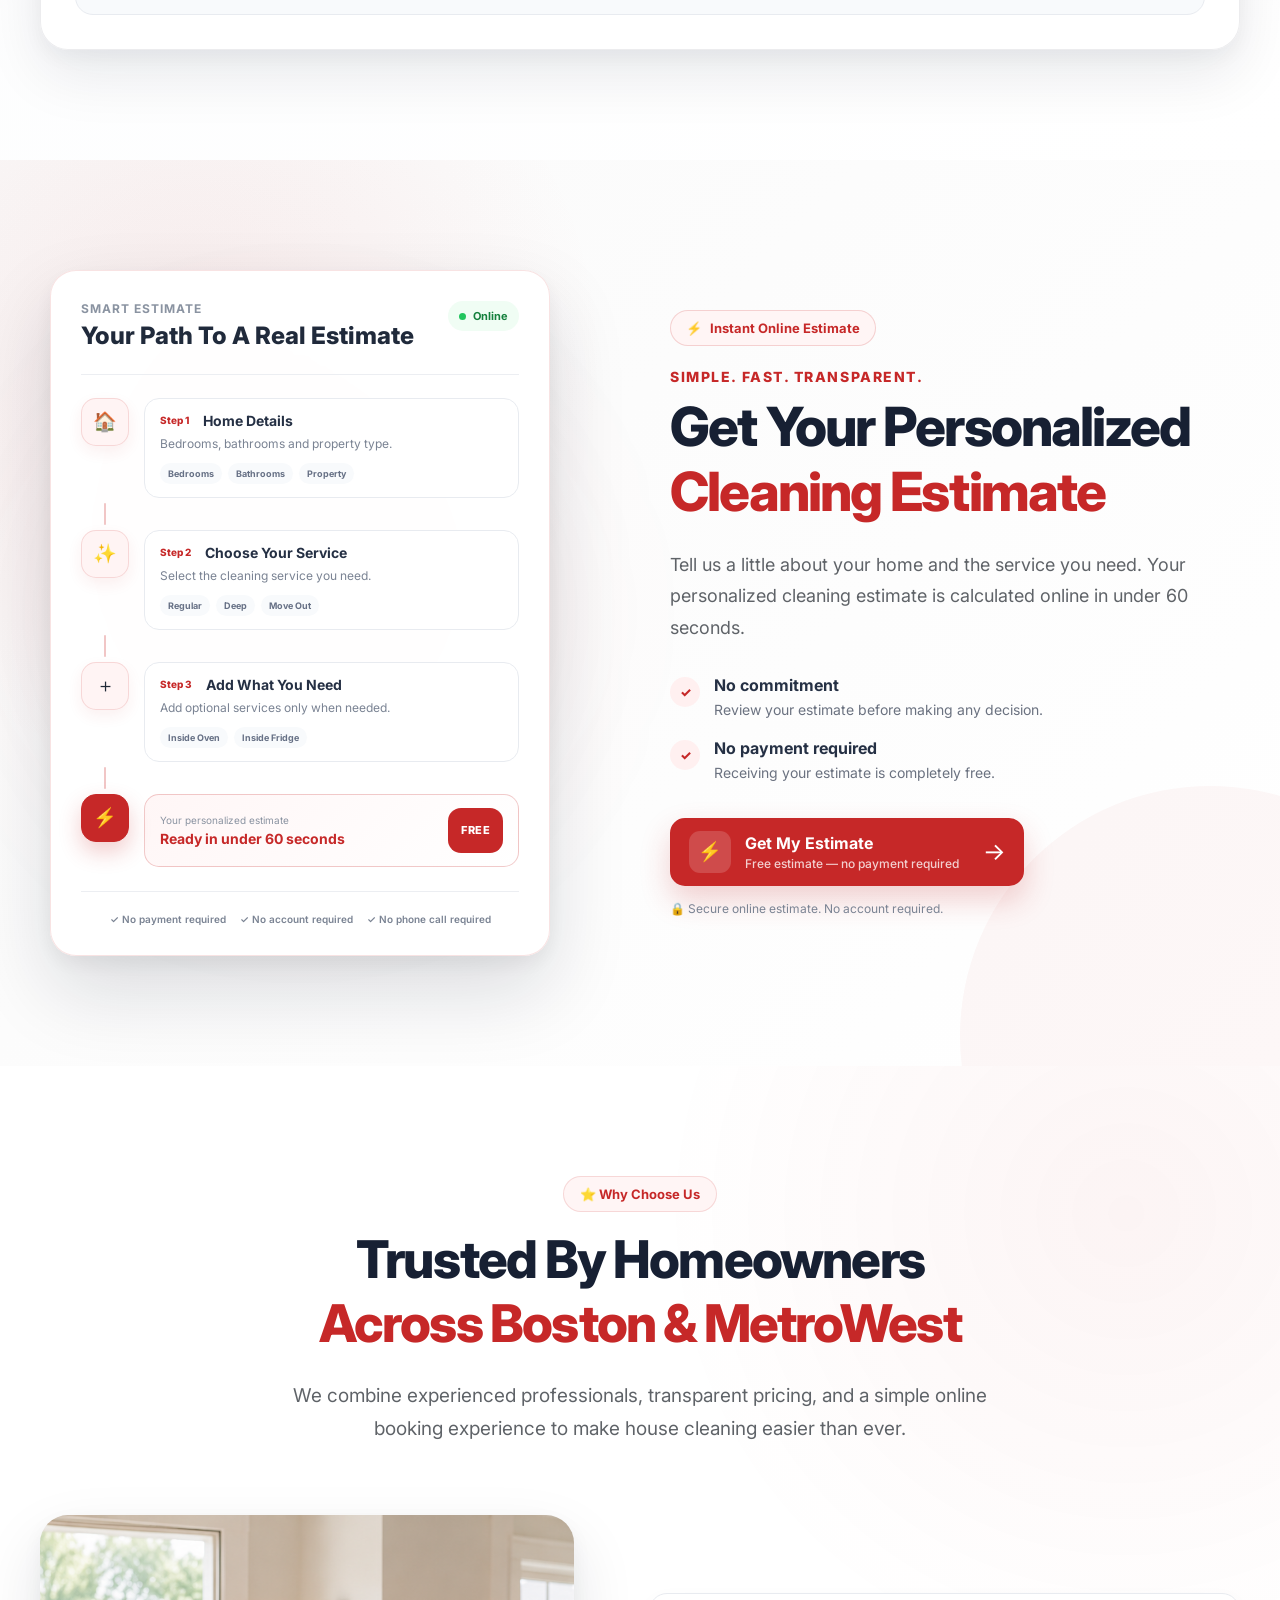
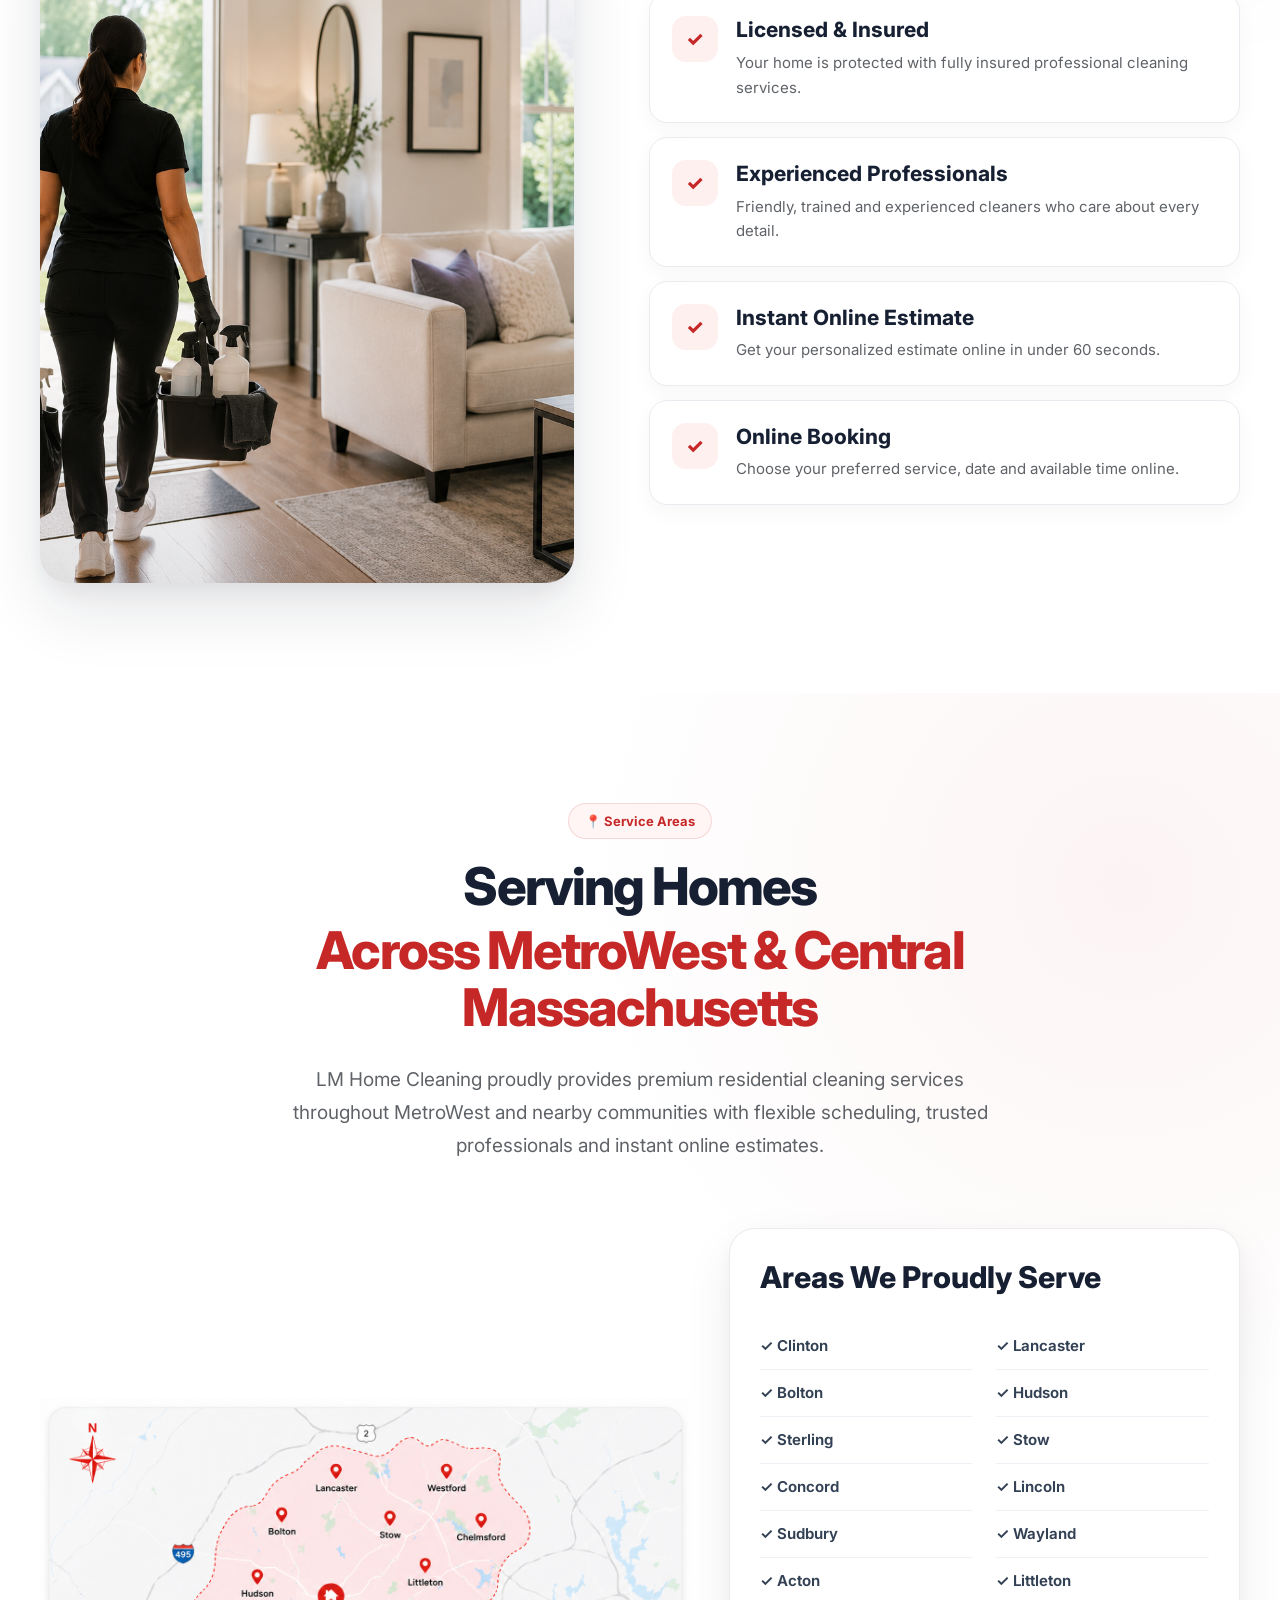
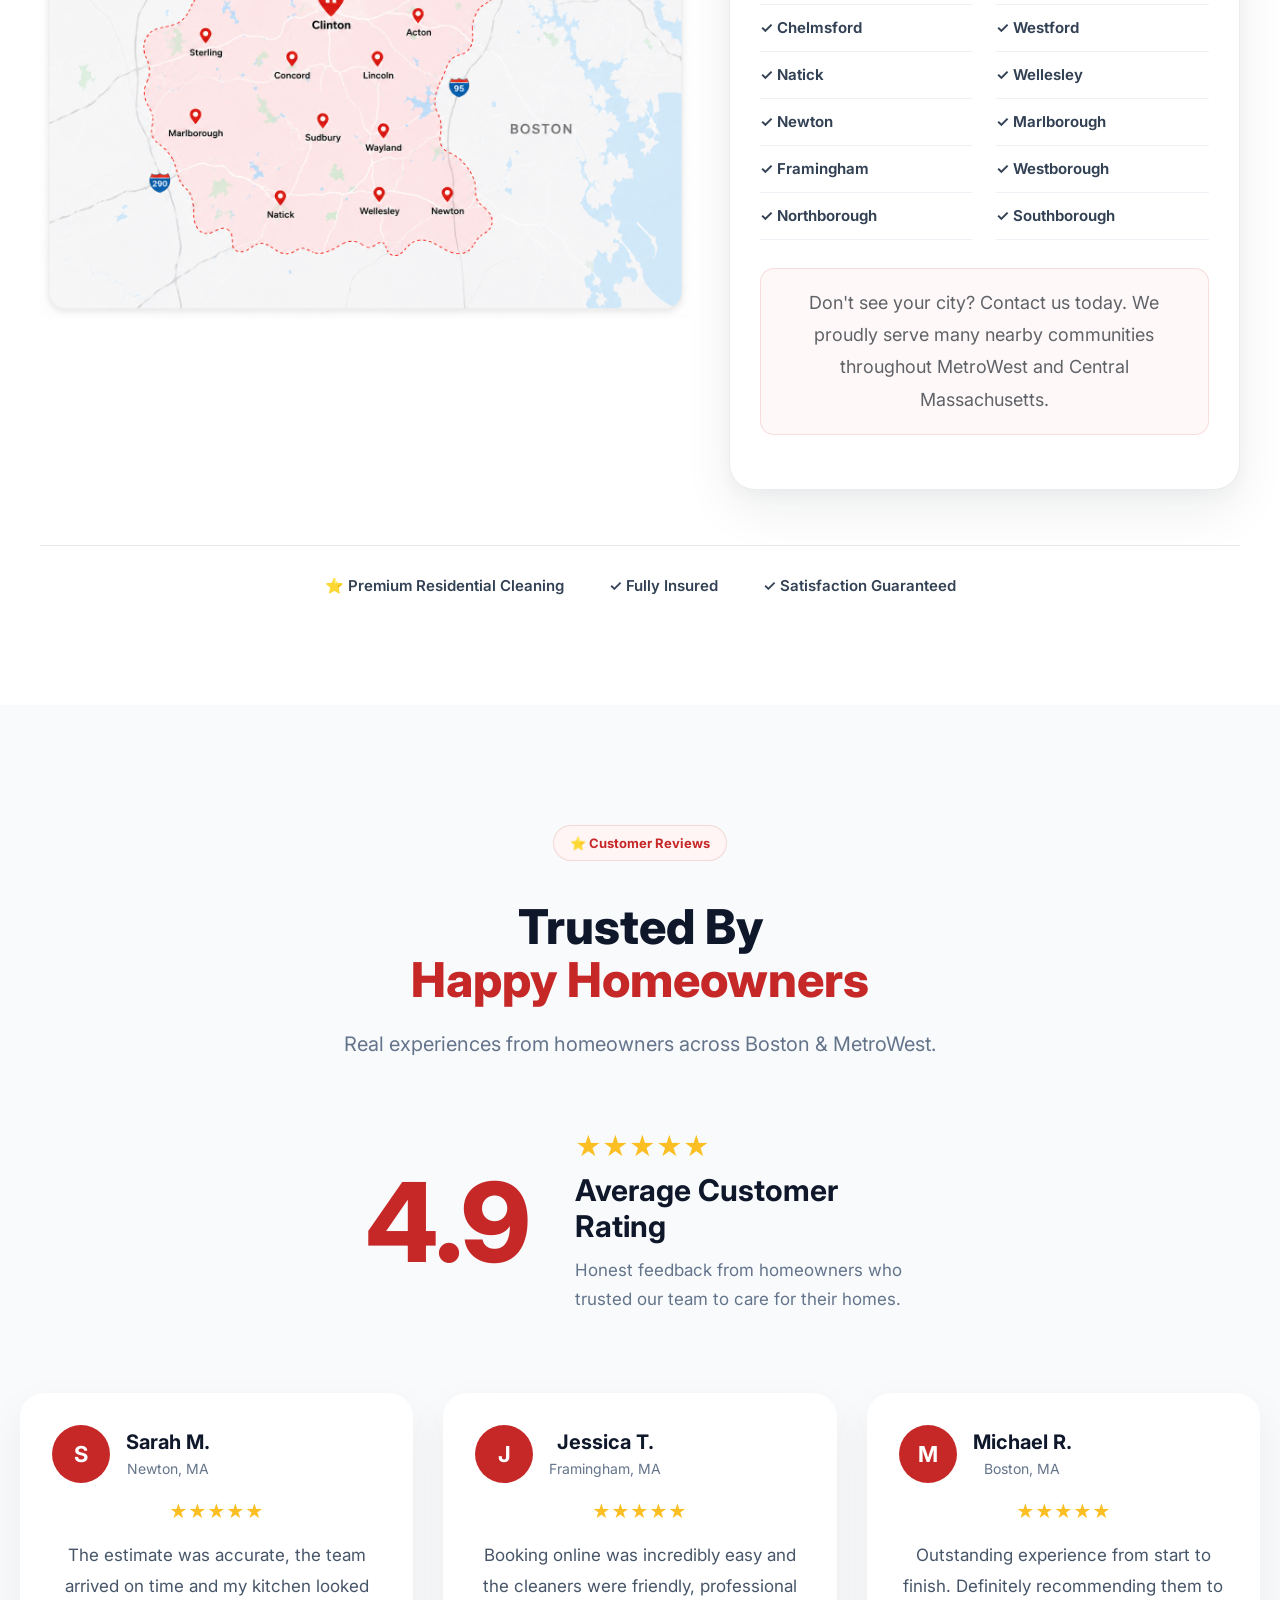
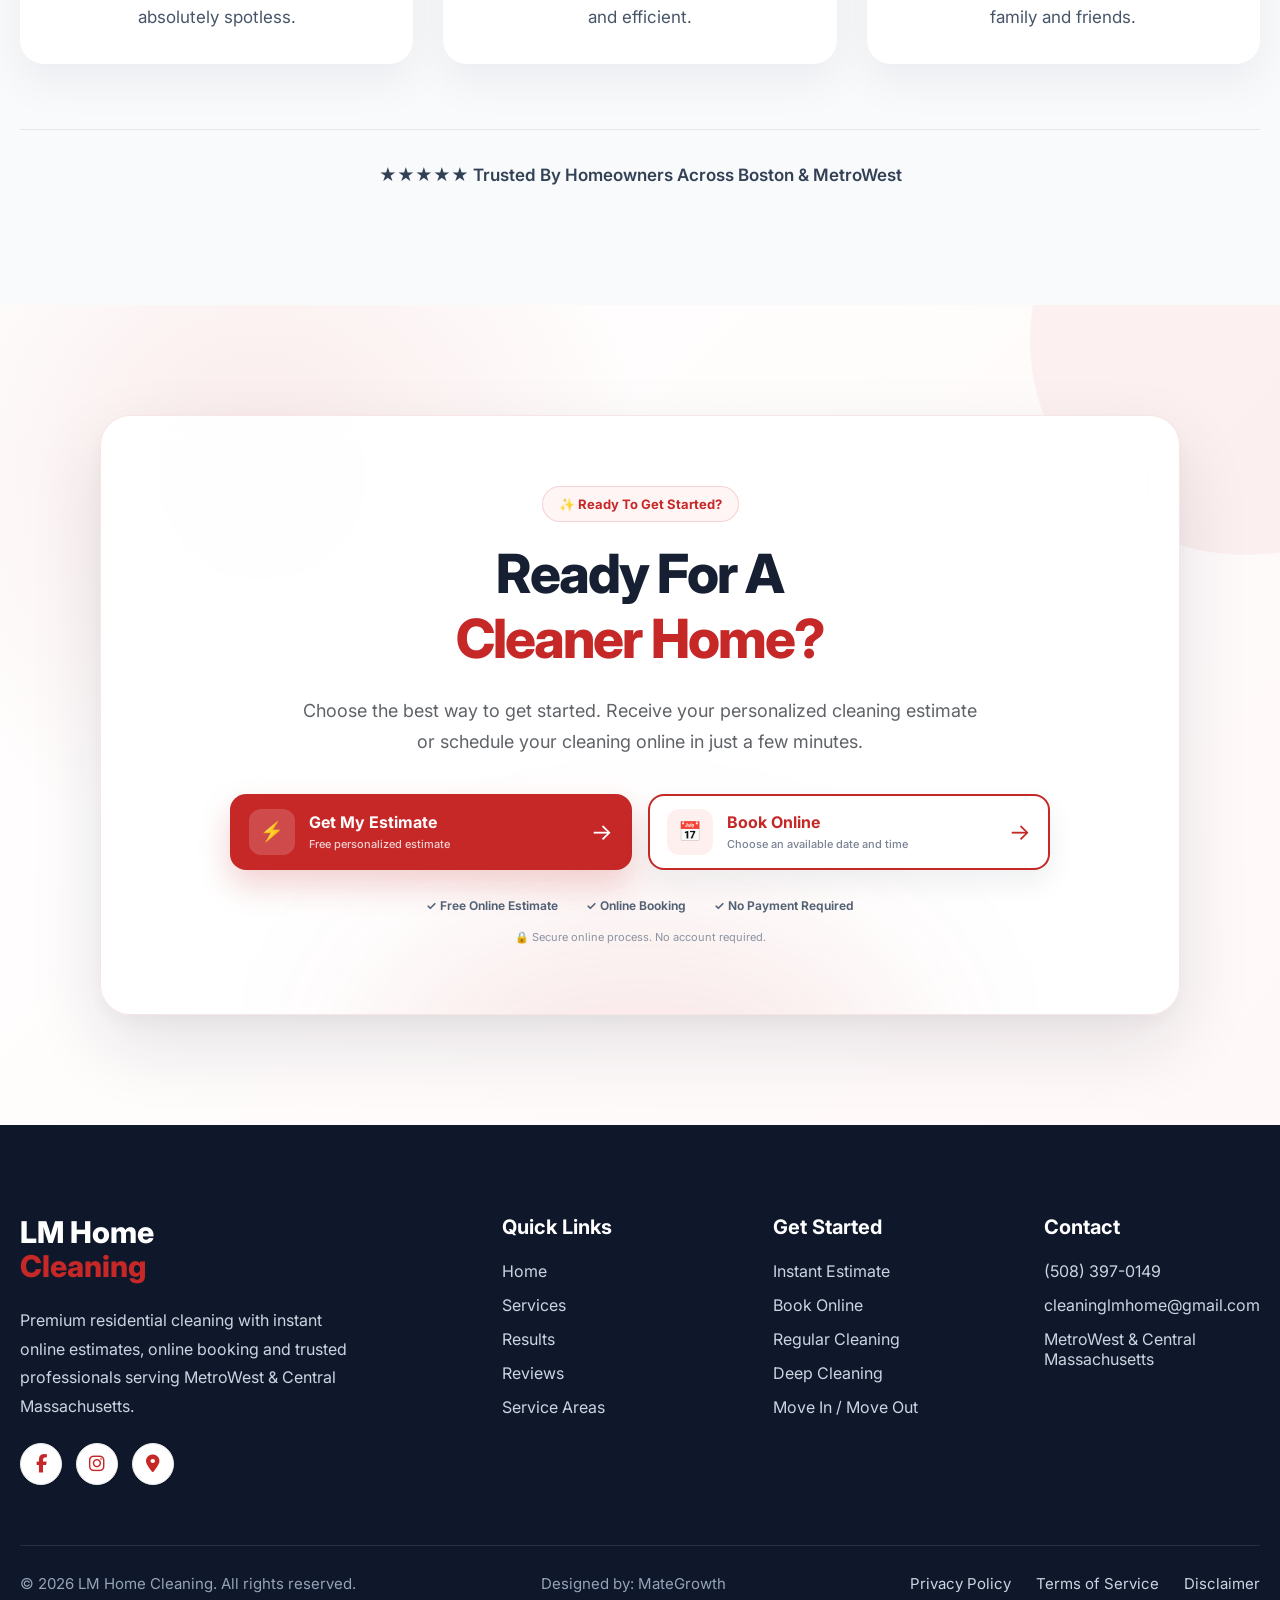
==== commit d4d9e983: "update" ====
--- a/index.html
+++ b/index.html
@@ -2631,7 +2631,7 @@
   <p>
 
                 
-                    Designed by
+                    Designed by:
 
                 </span>
 
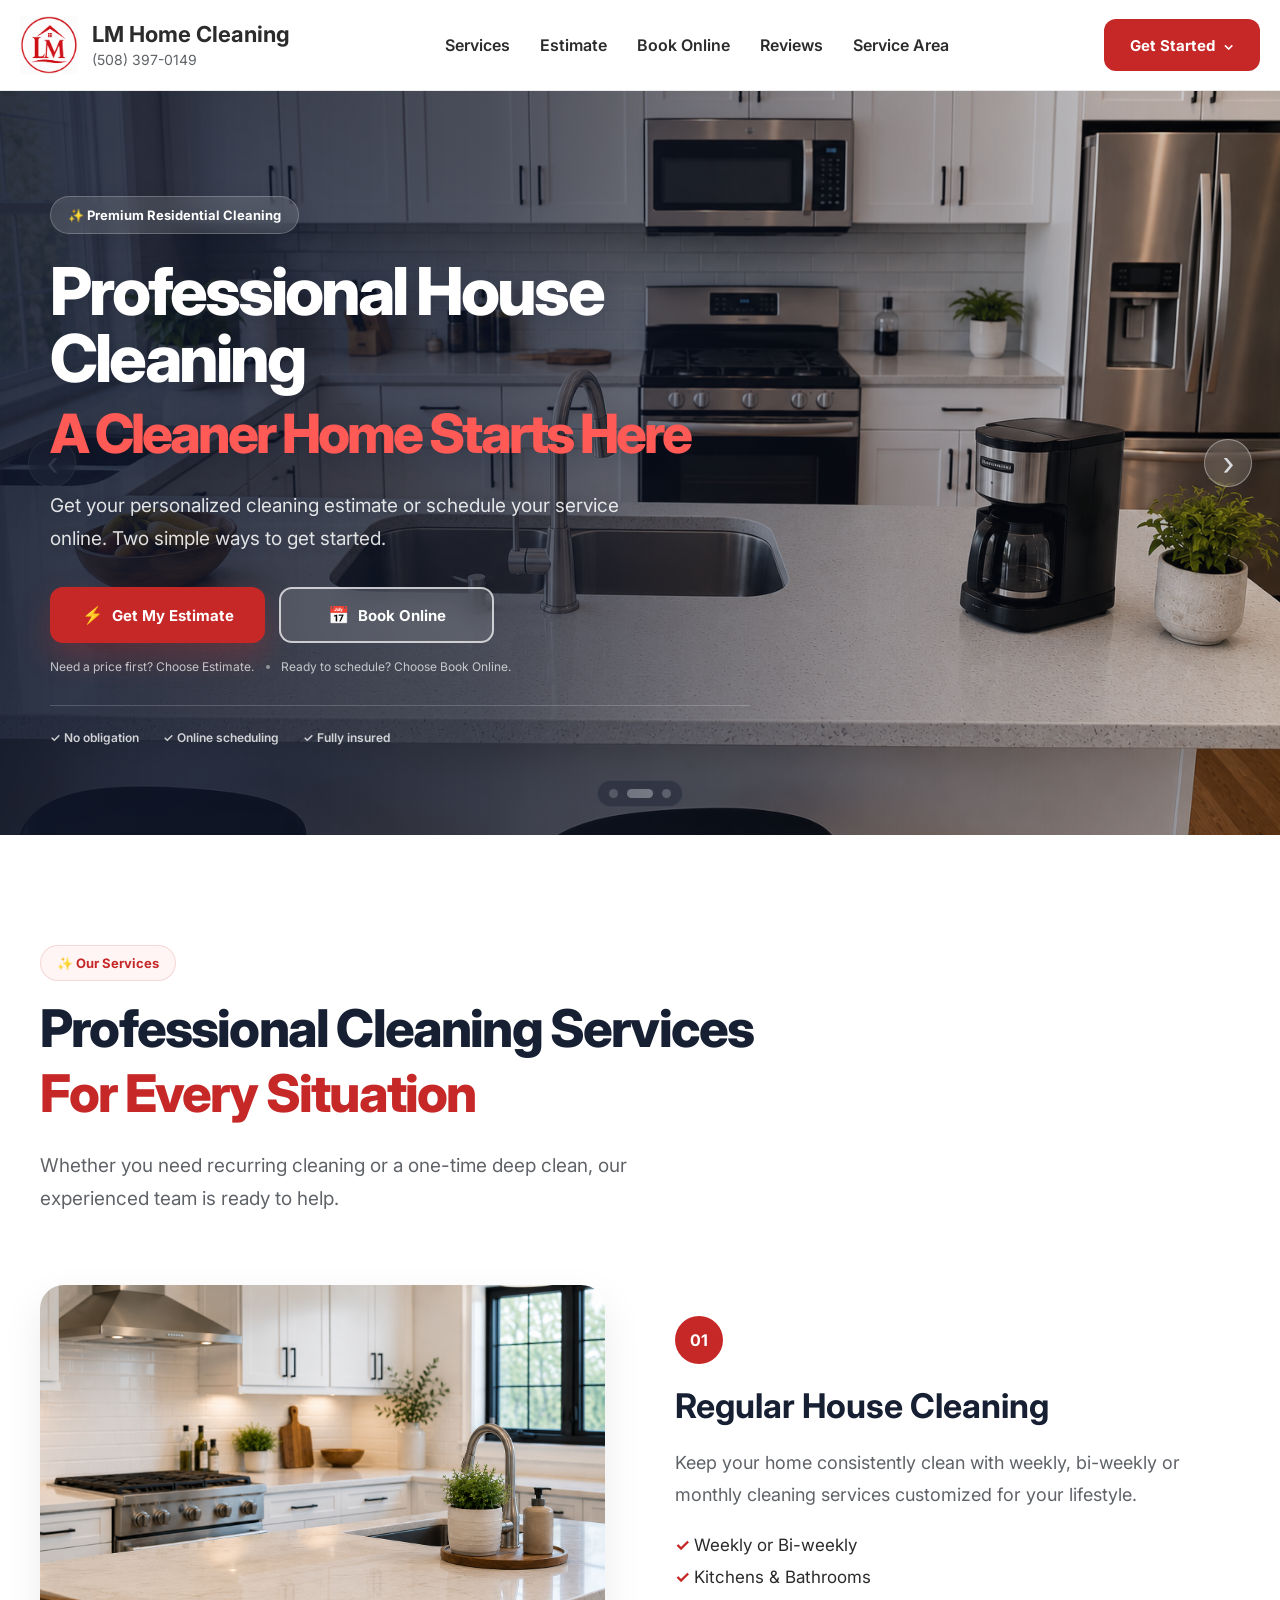
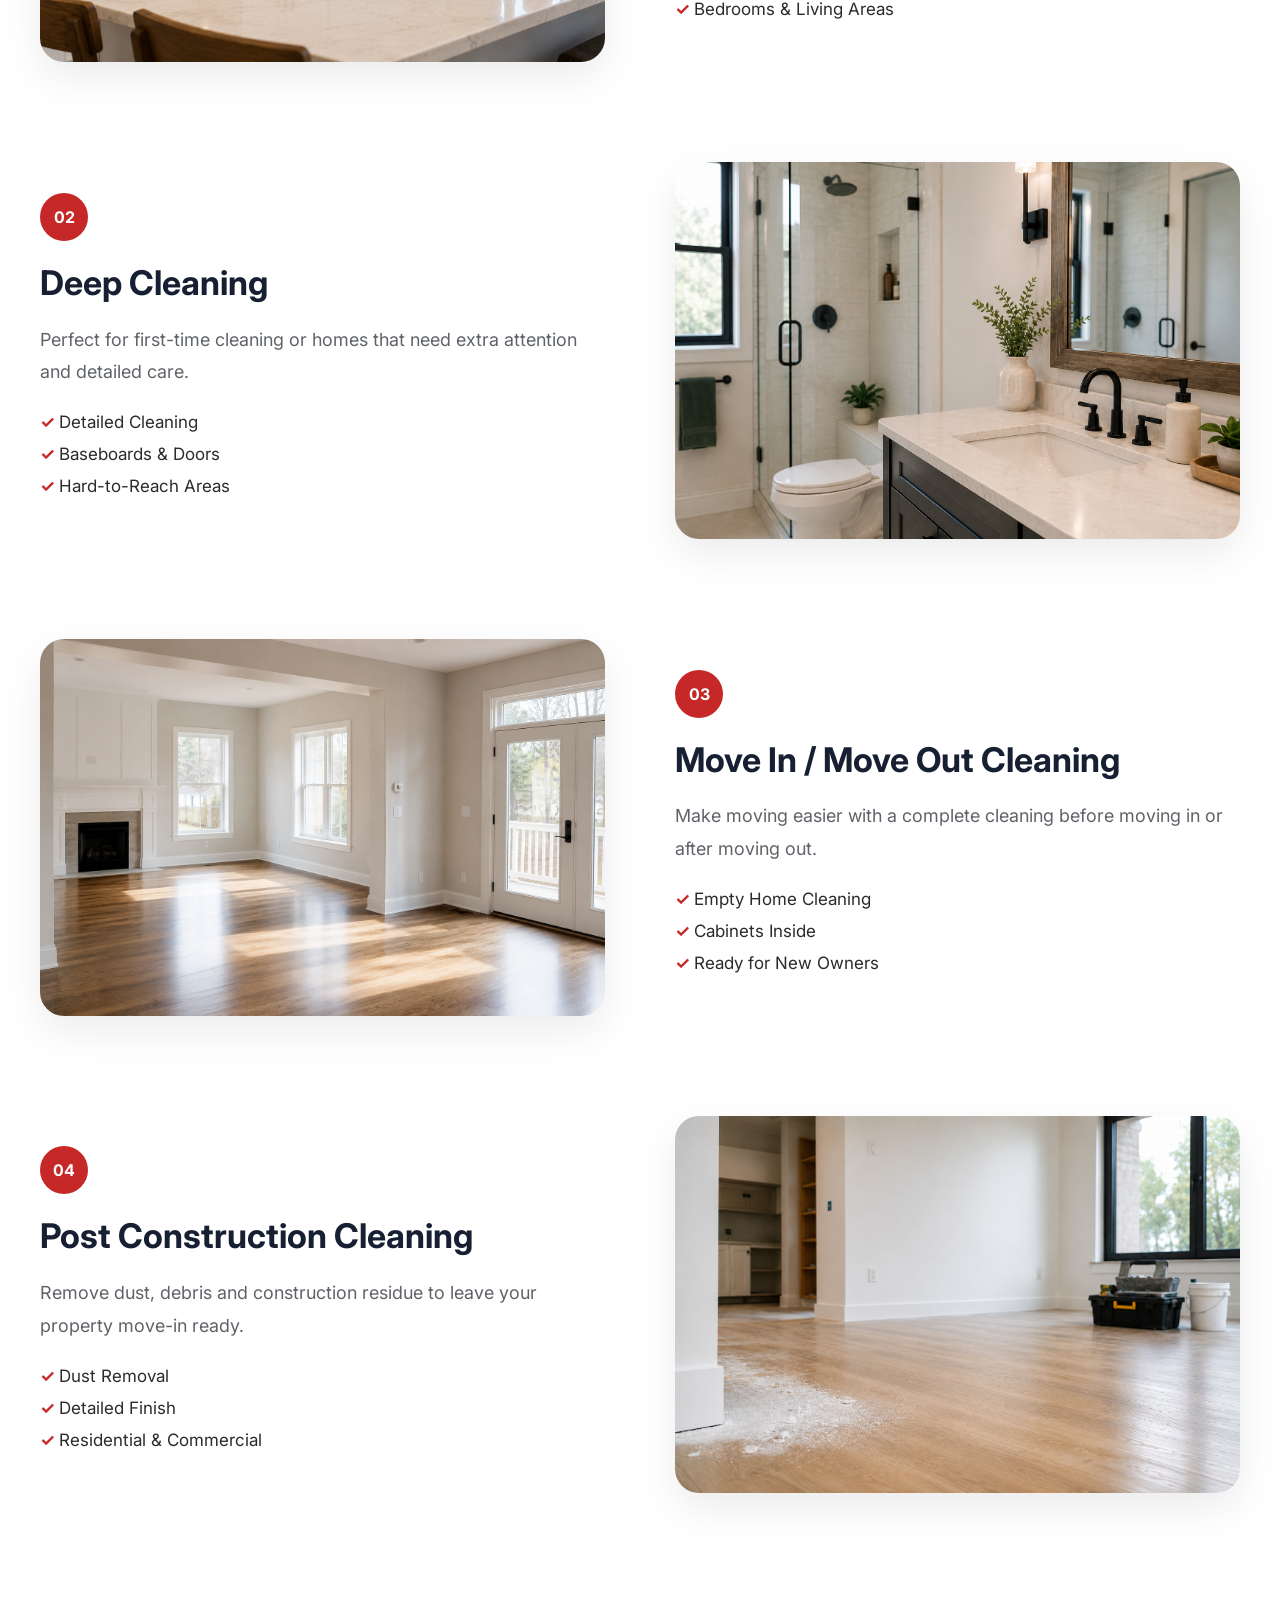
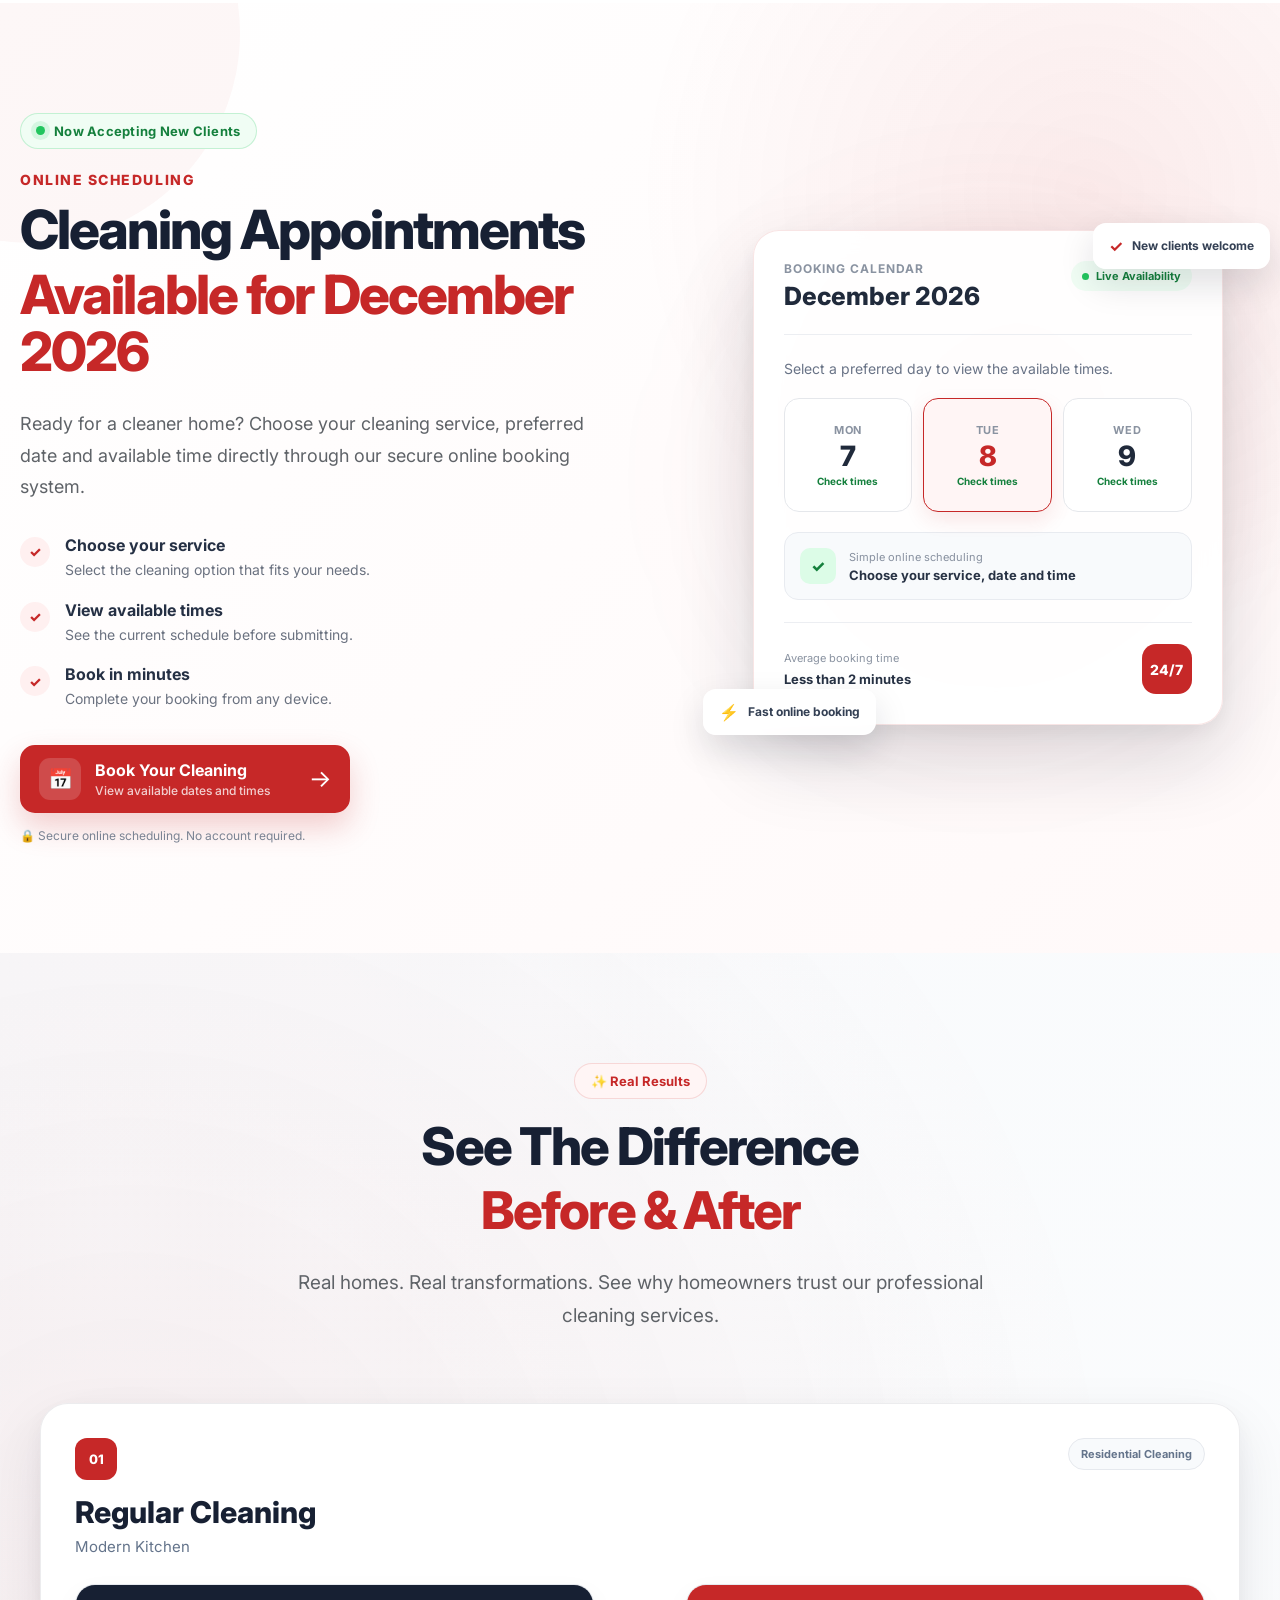
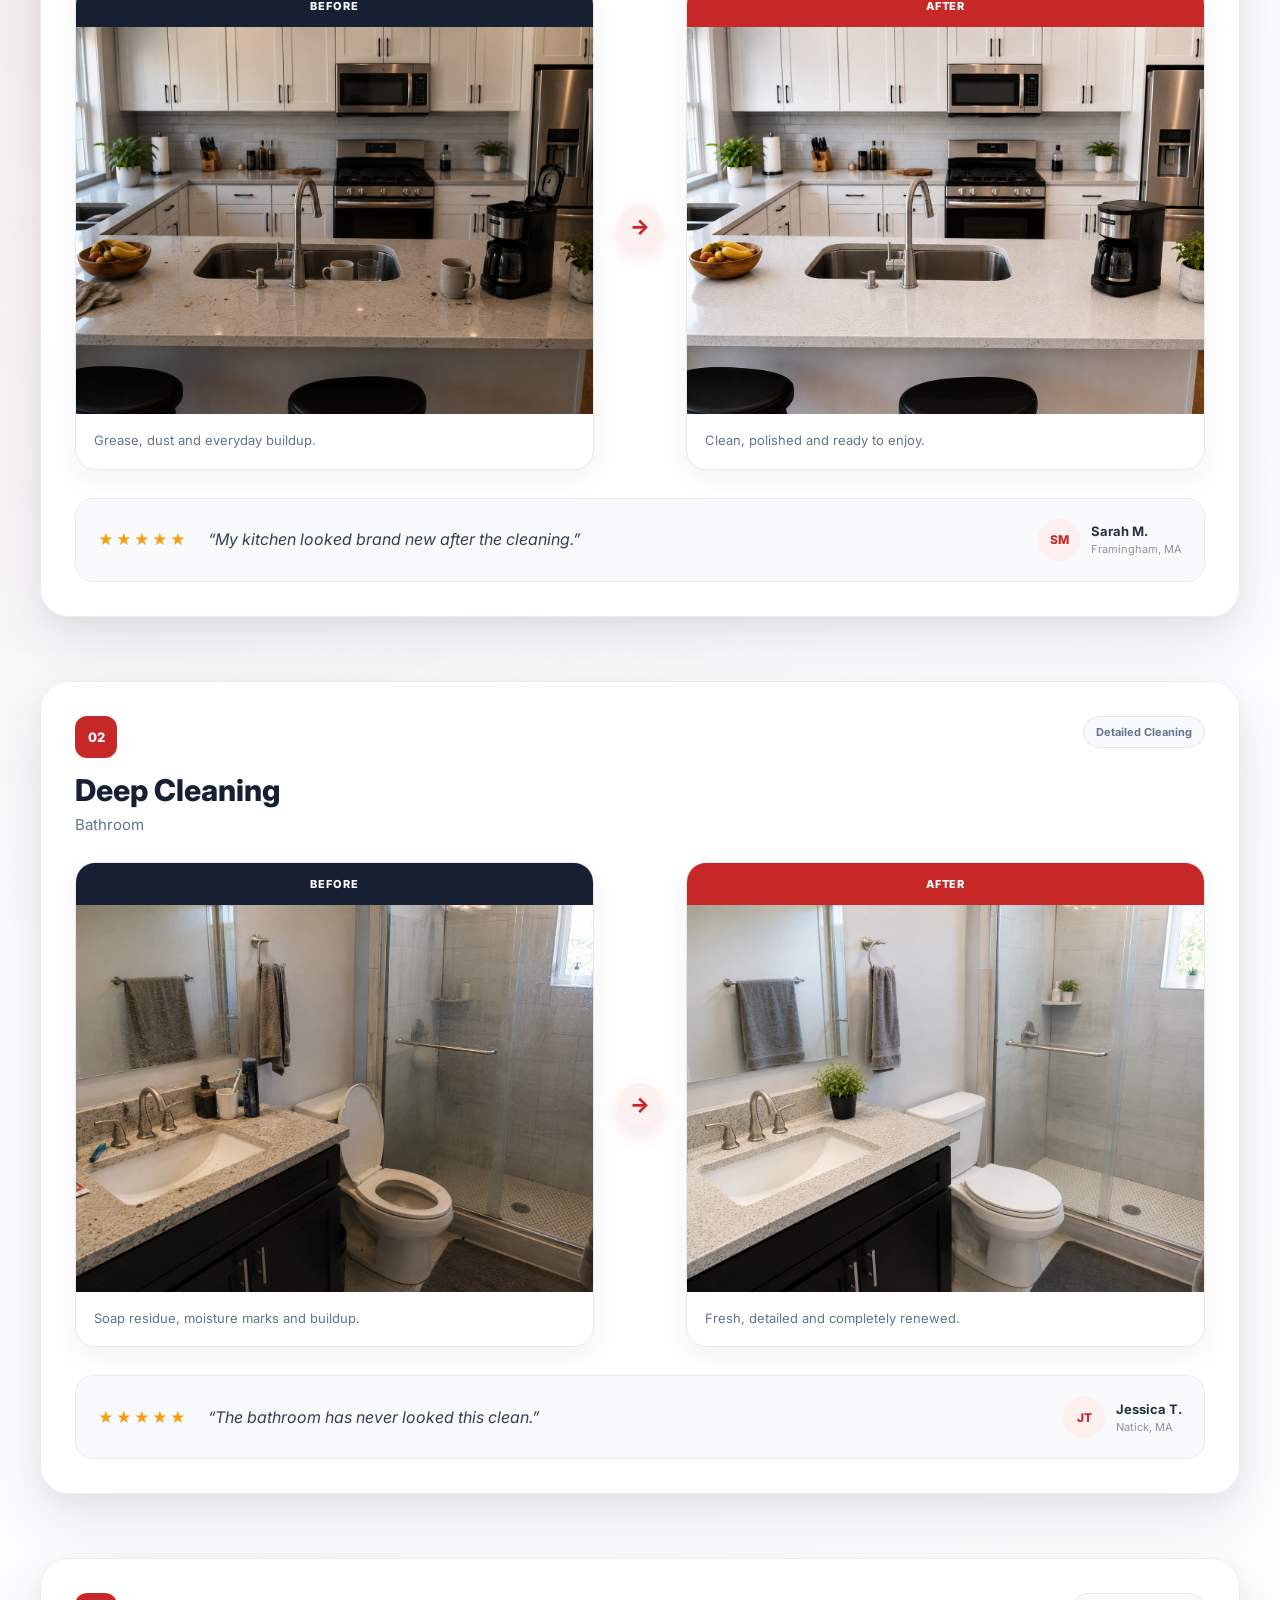
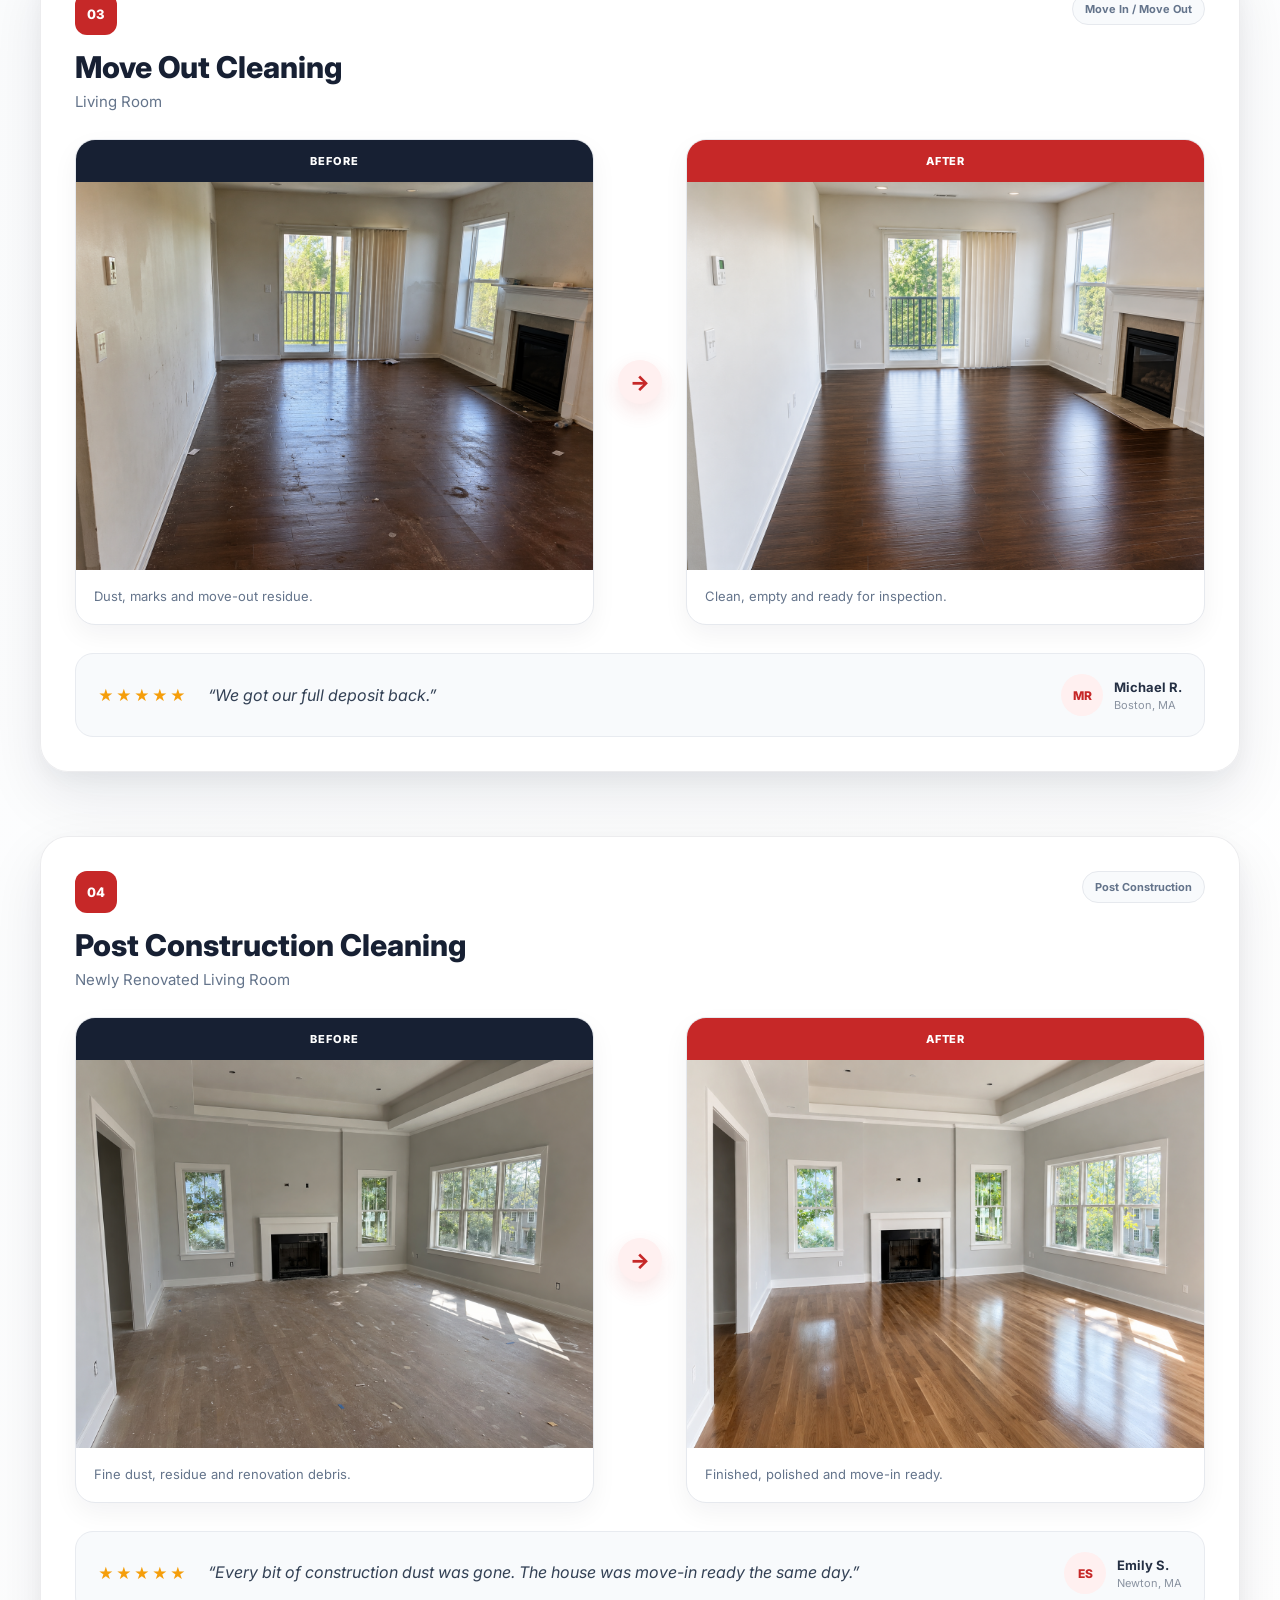
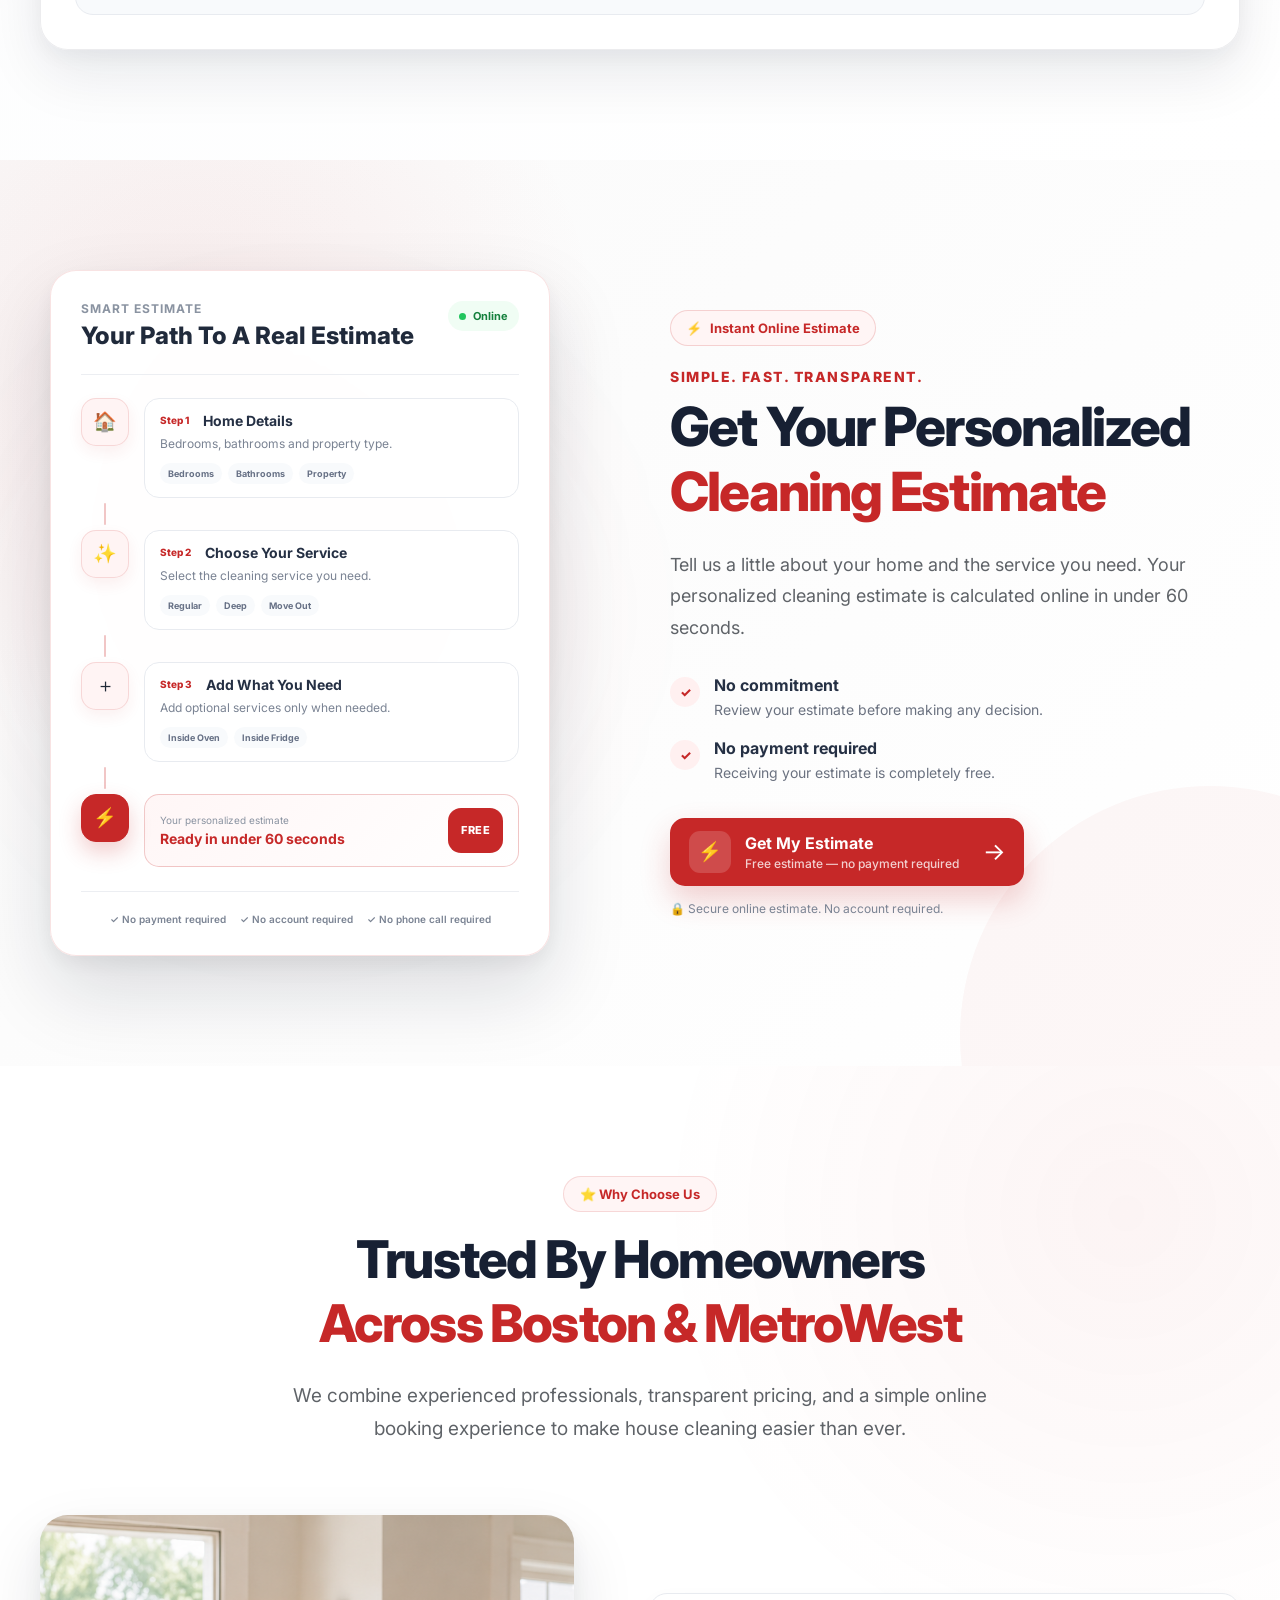
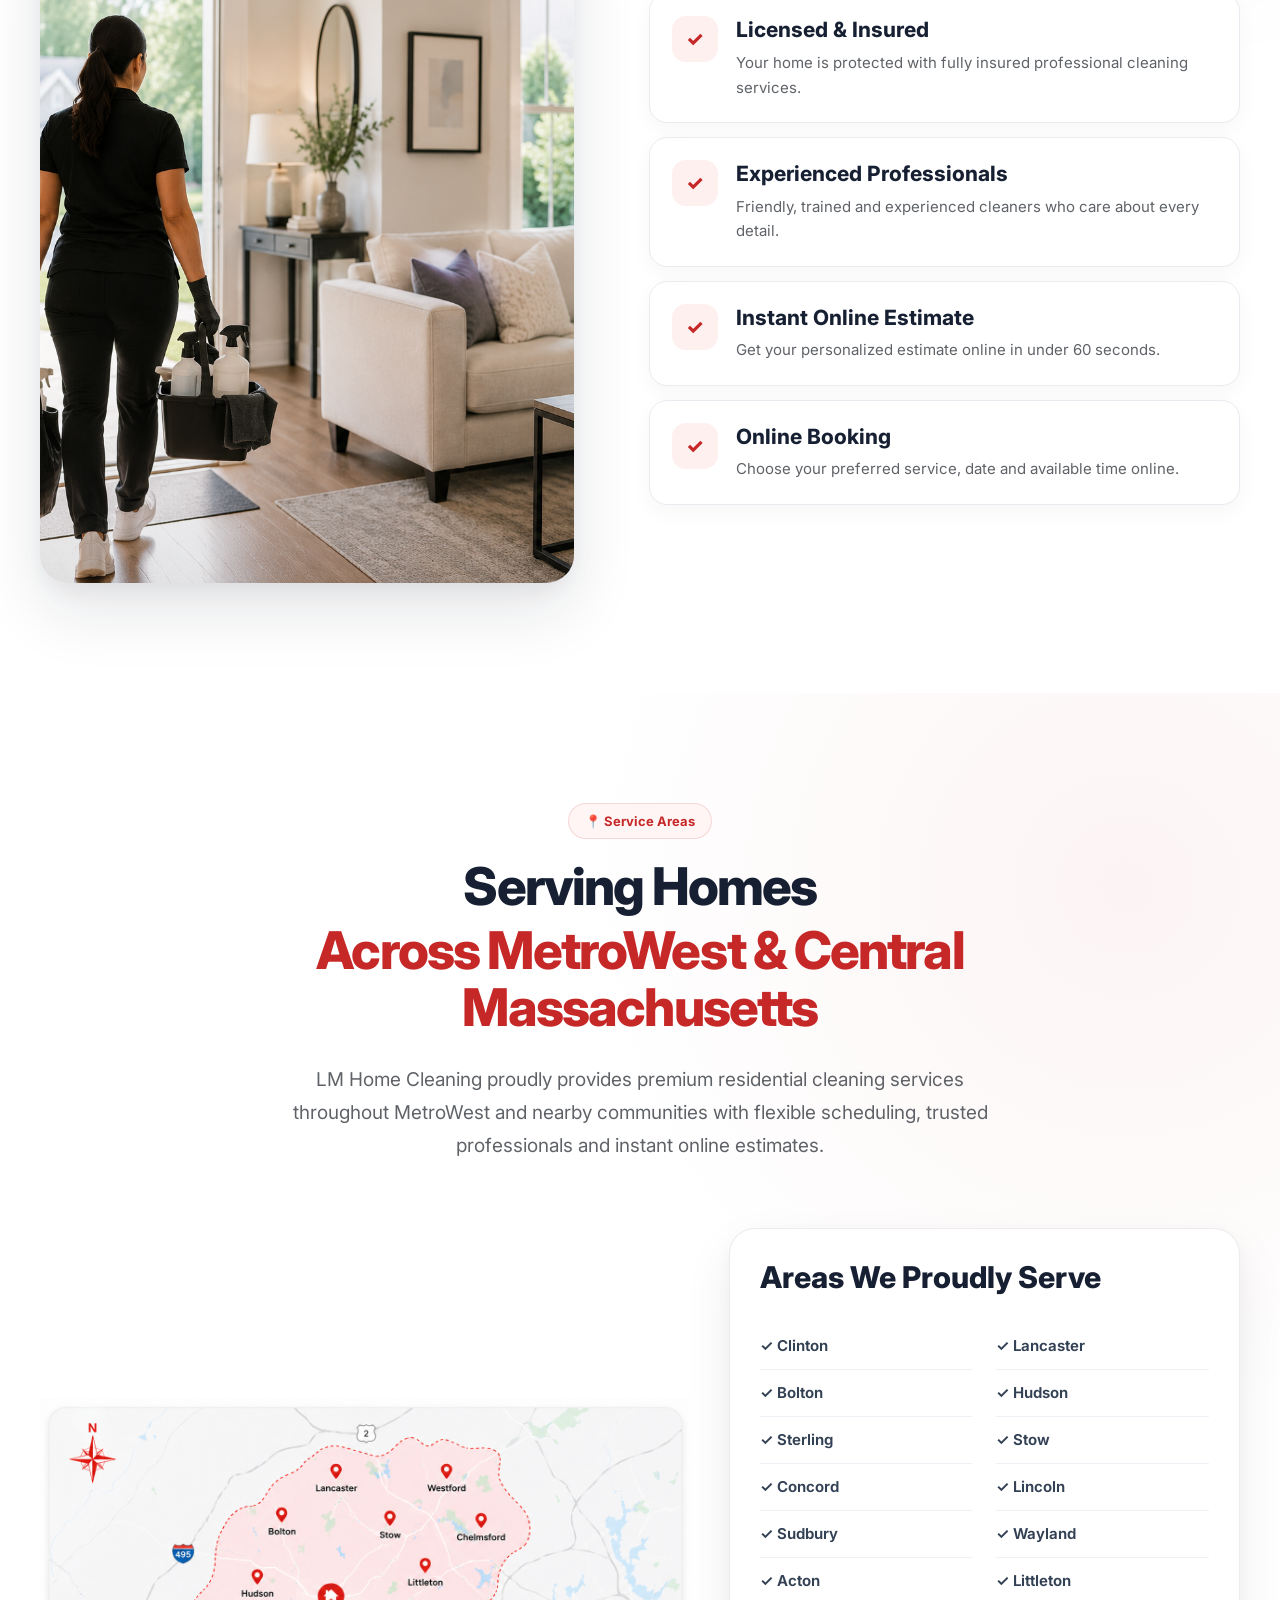
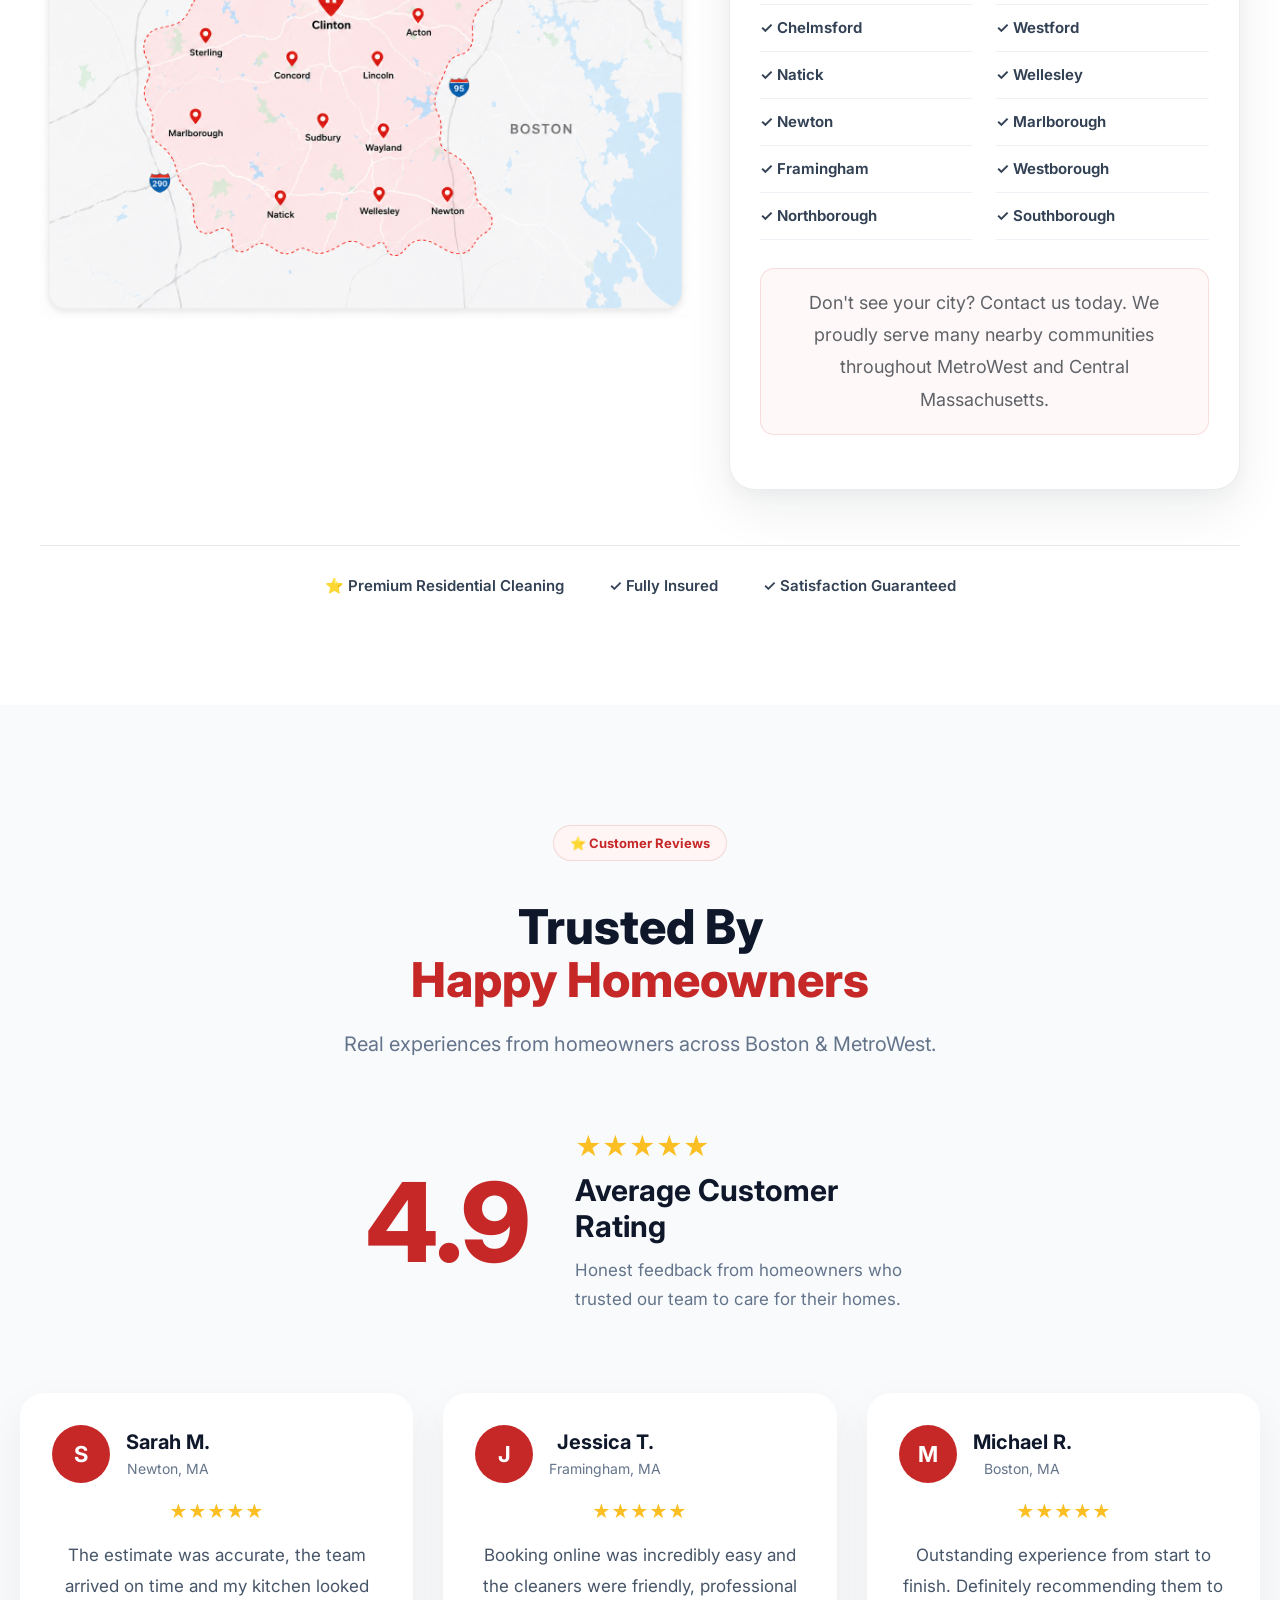
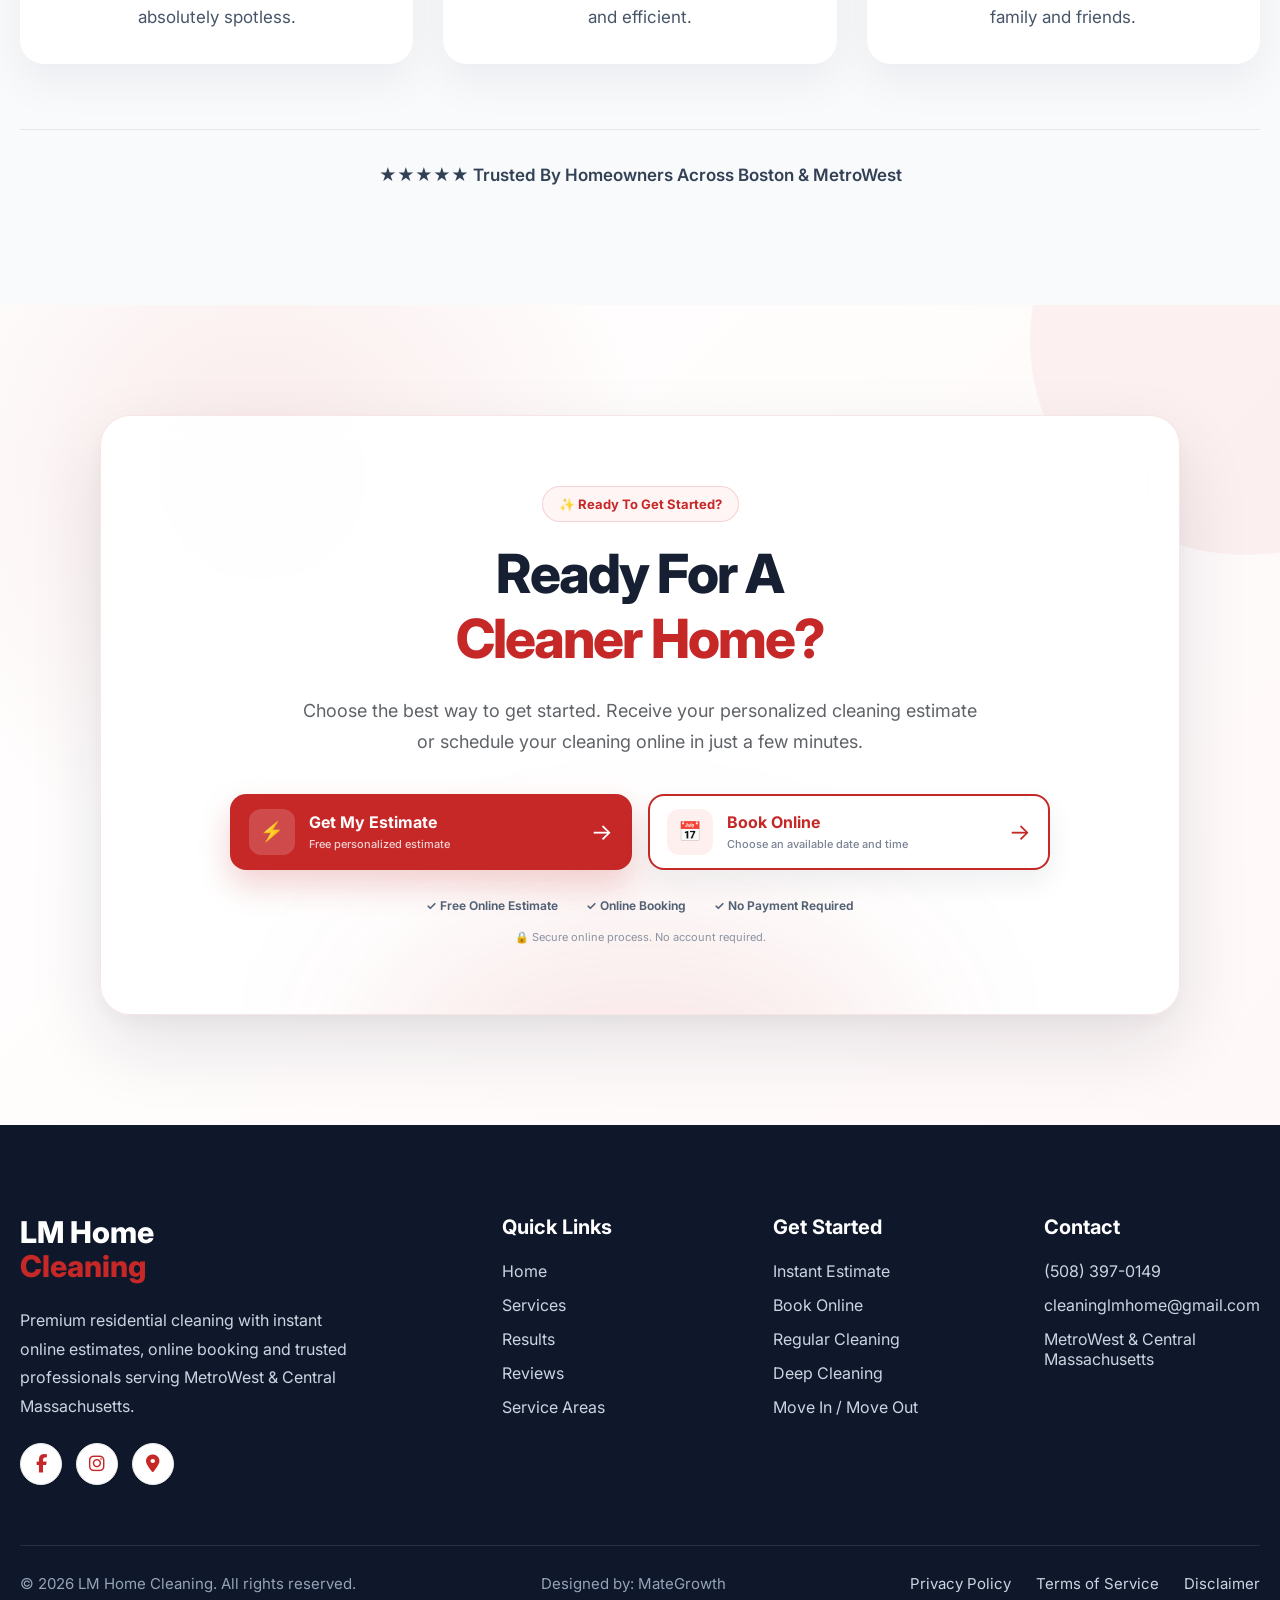
==== commit 5f13ba7a: "update" ====
--- a/index.html
+++ b/index.html
@@ -2535,7 +2535,7 @@
 
                     </a>
 
-                    <a href="https://g.page/r/SEU_GOOGLE_BUSINESS"
+                    <a href="https://share.google/0XouHVhkxx6EF4Y42"
                        target="_blank"
                        rel="noopener noreferrer"
                        aria-label="Google Business">
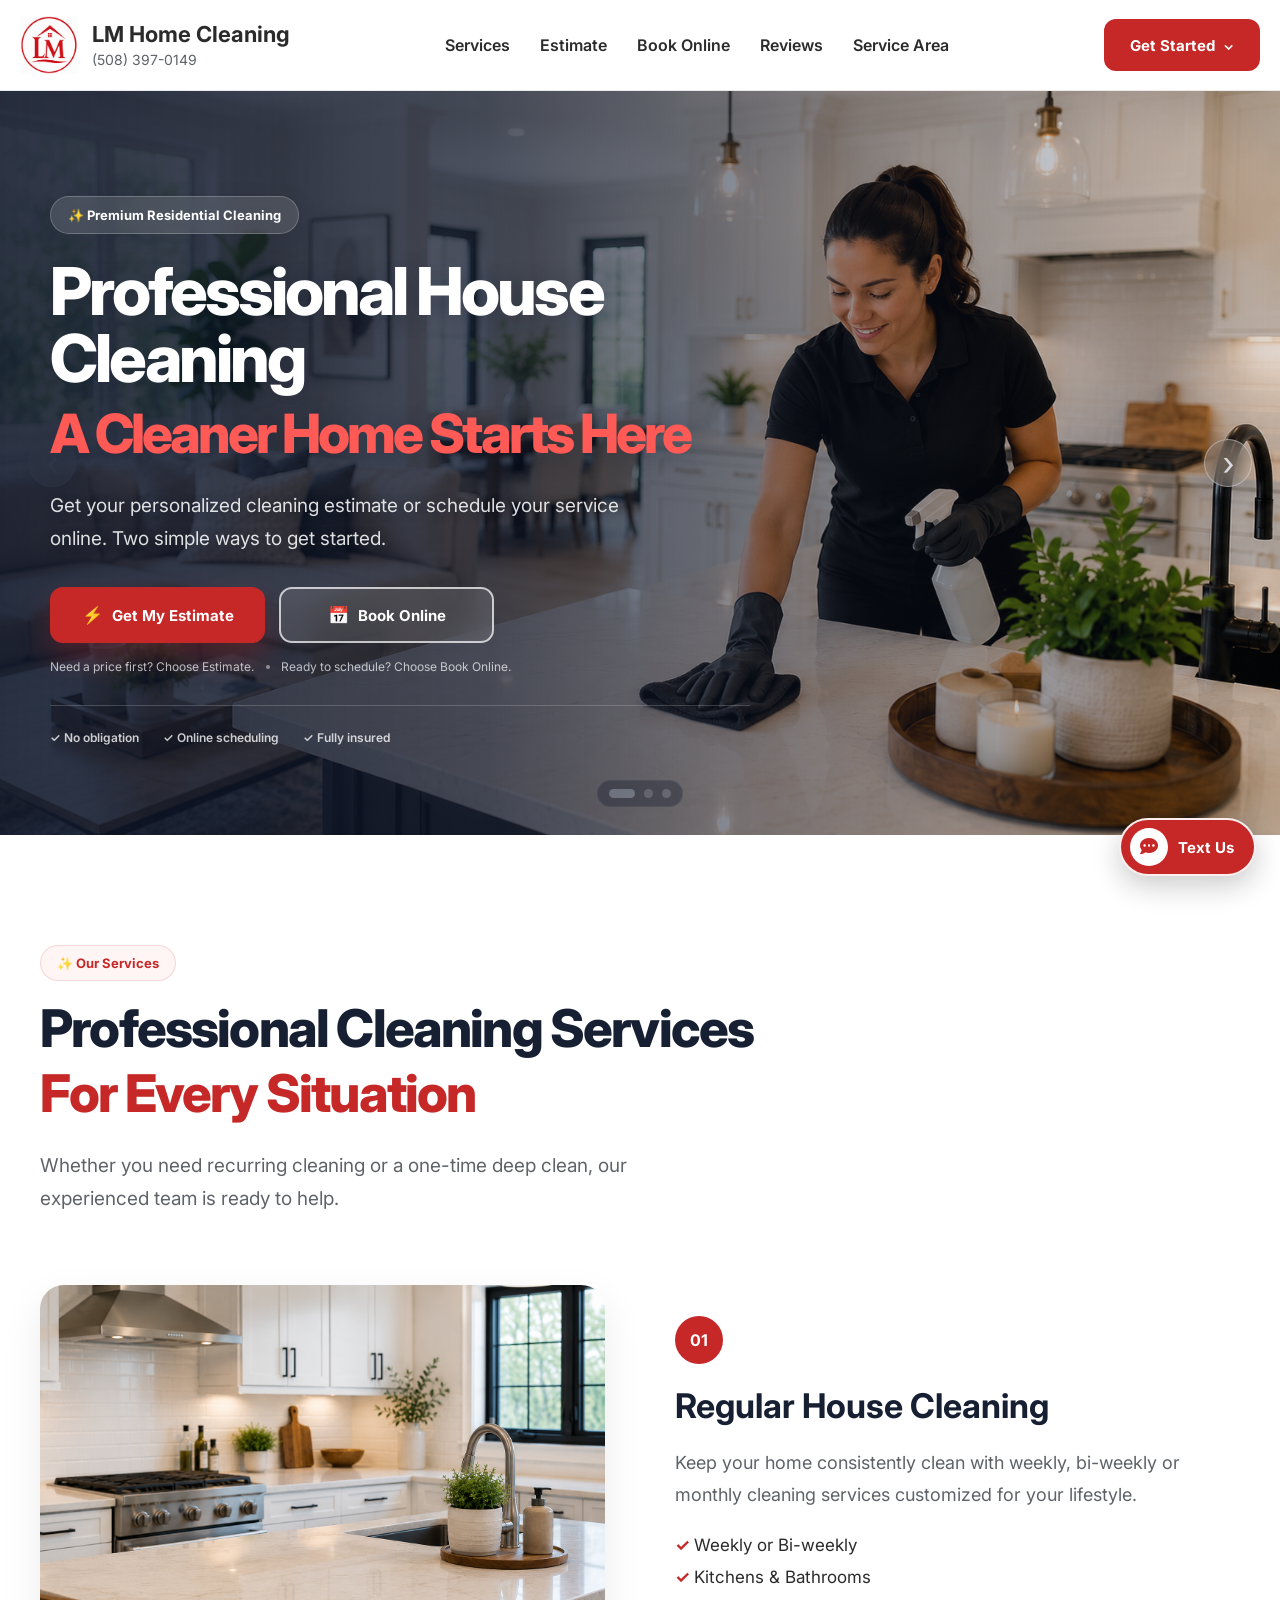
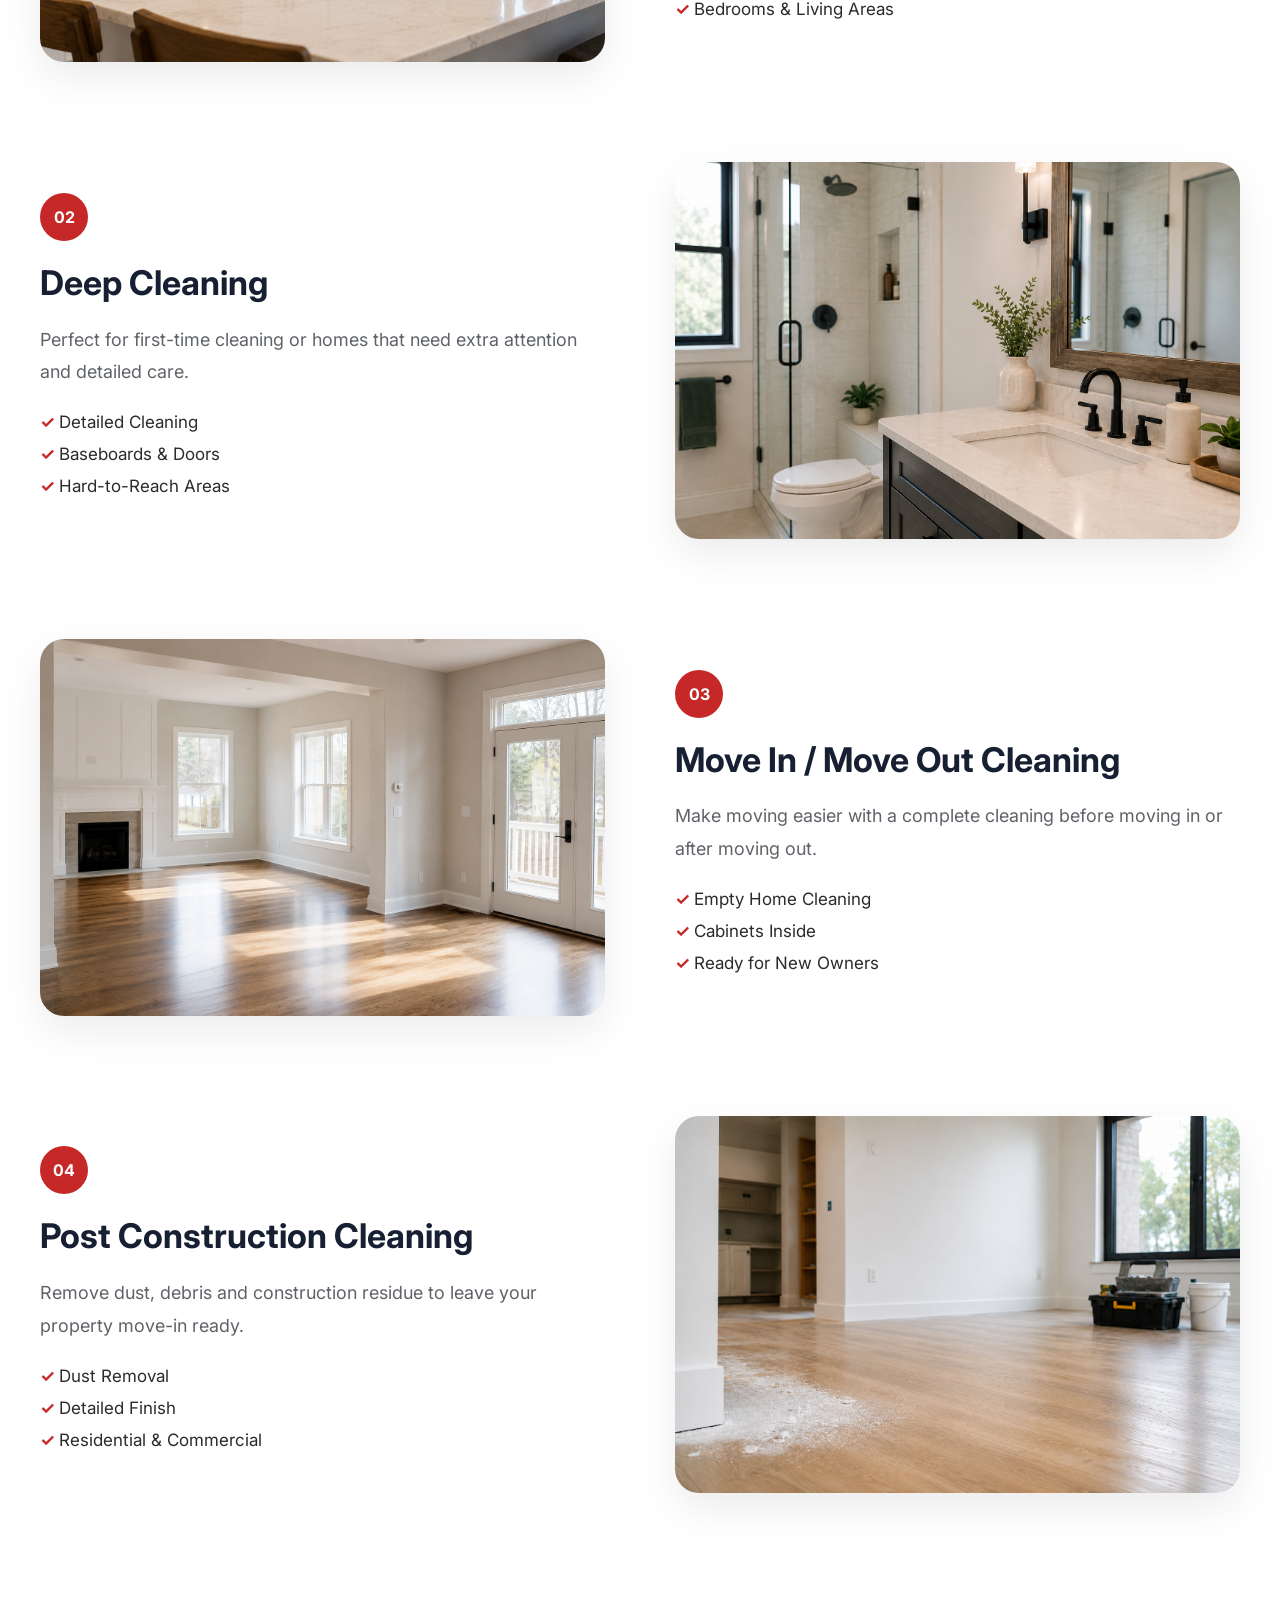
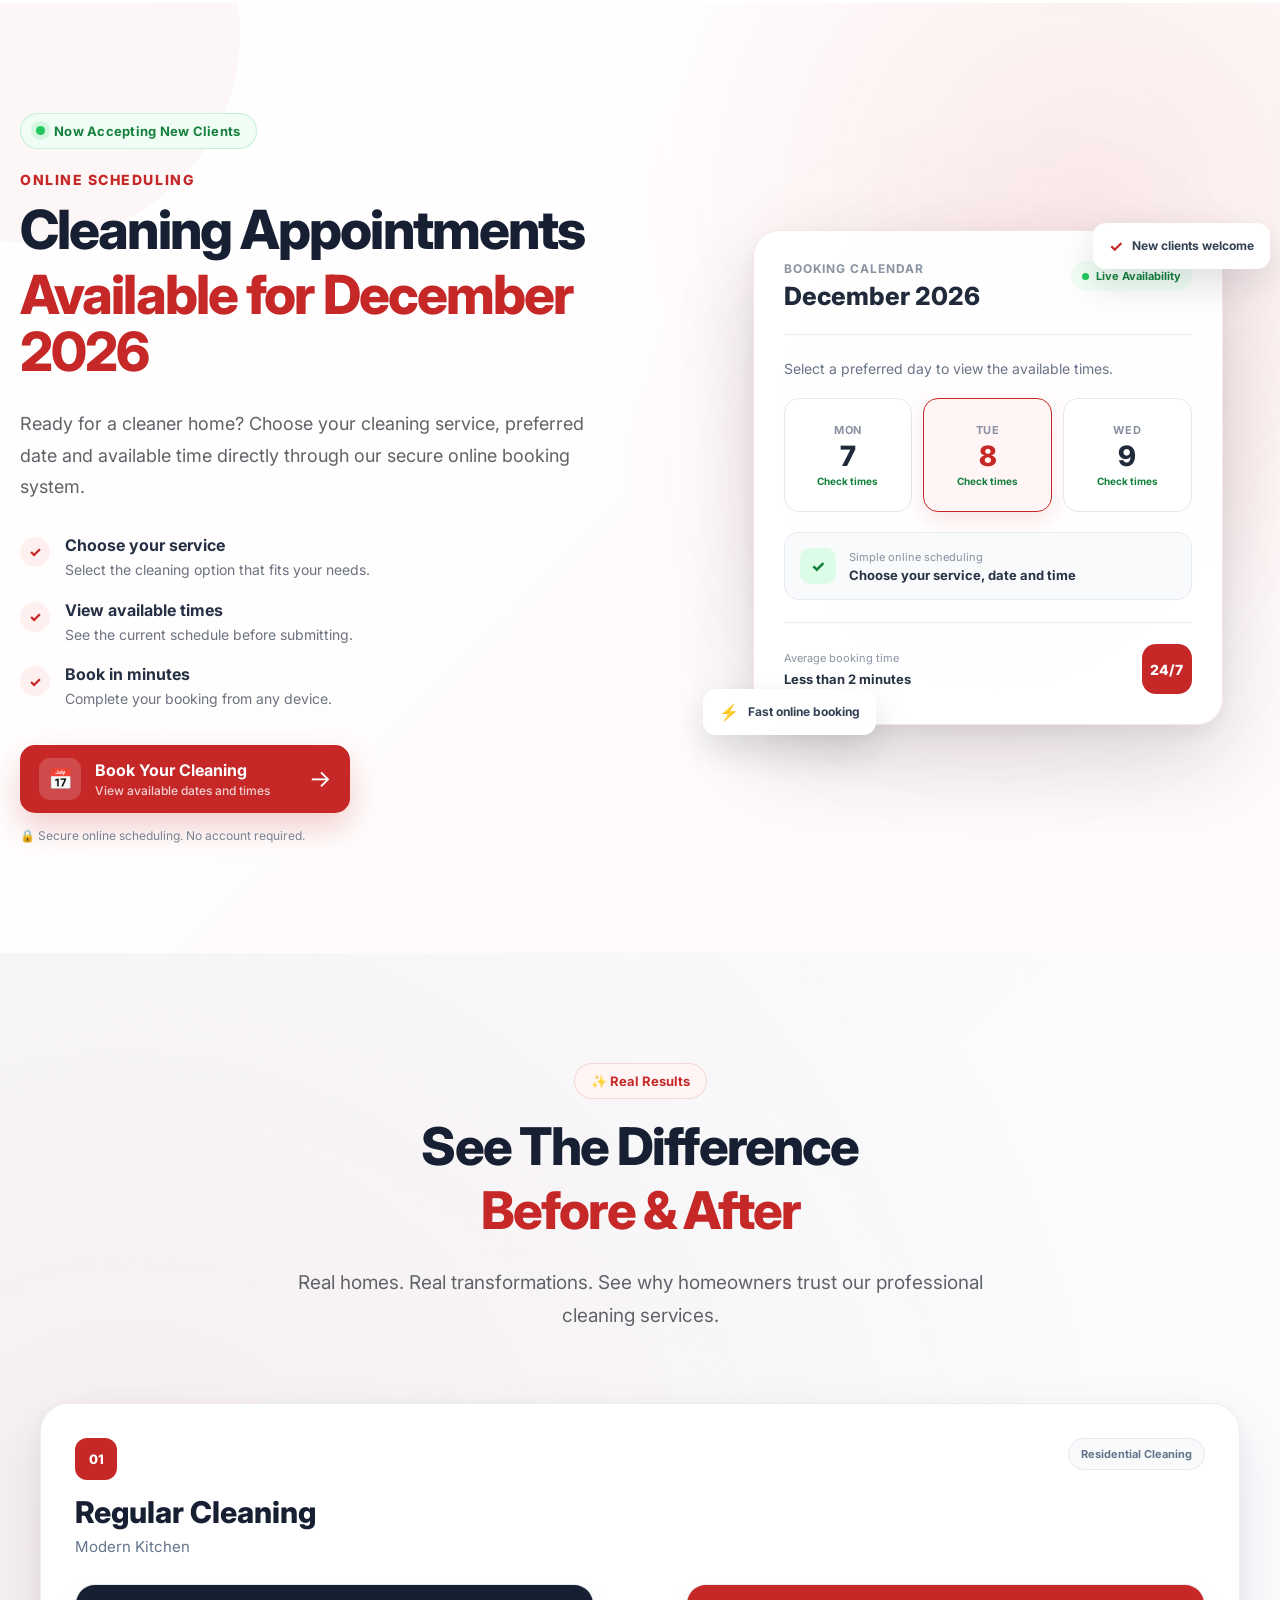
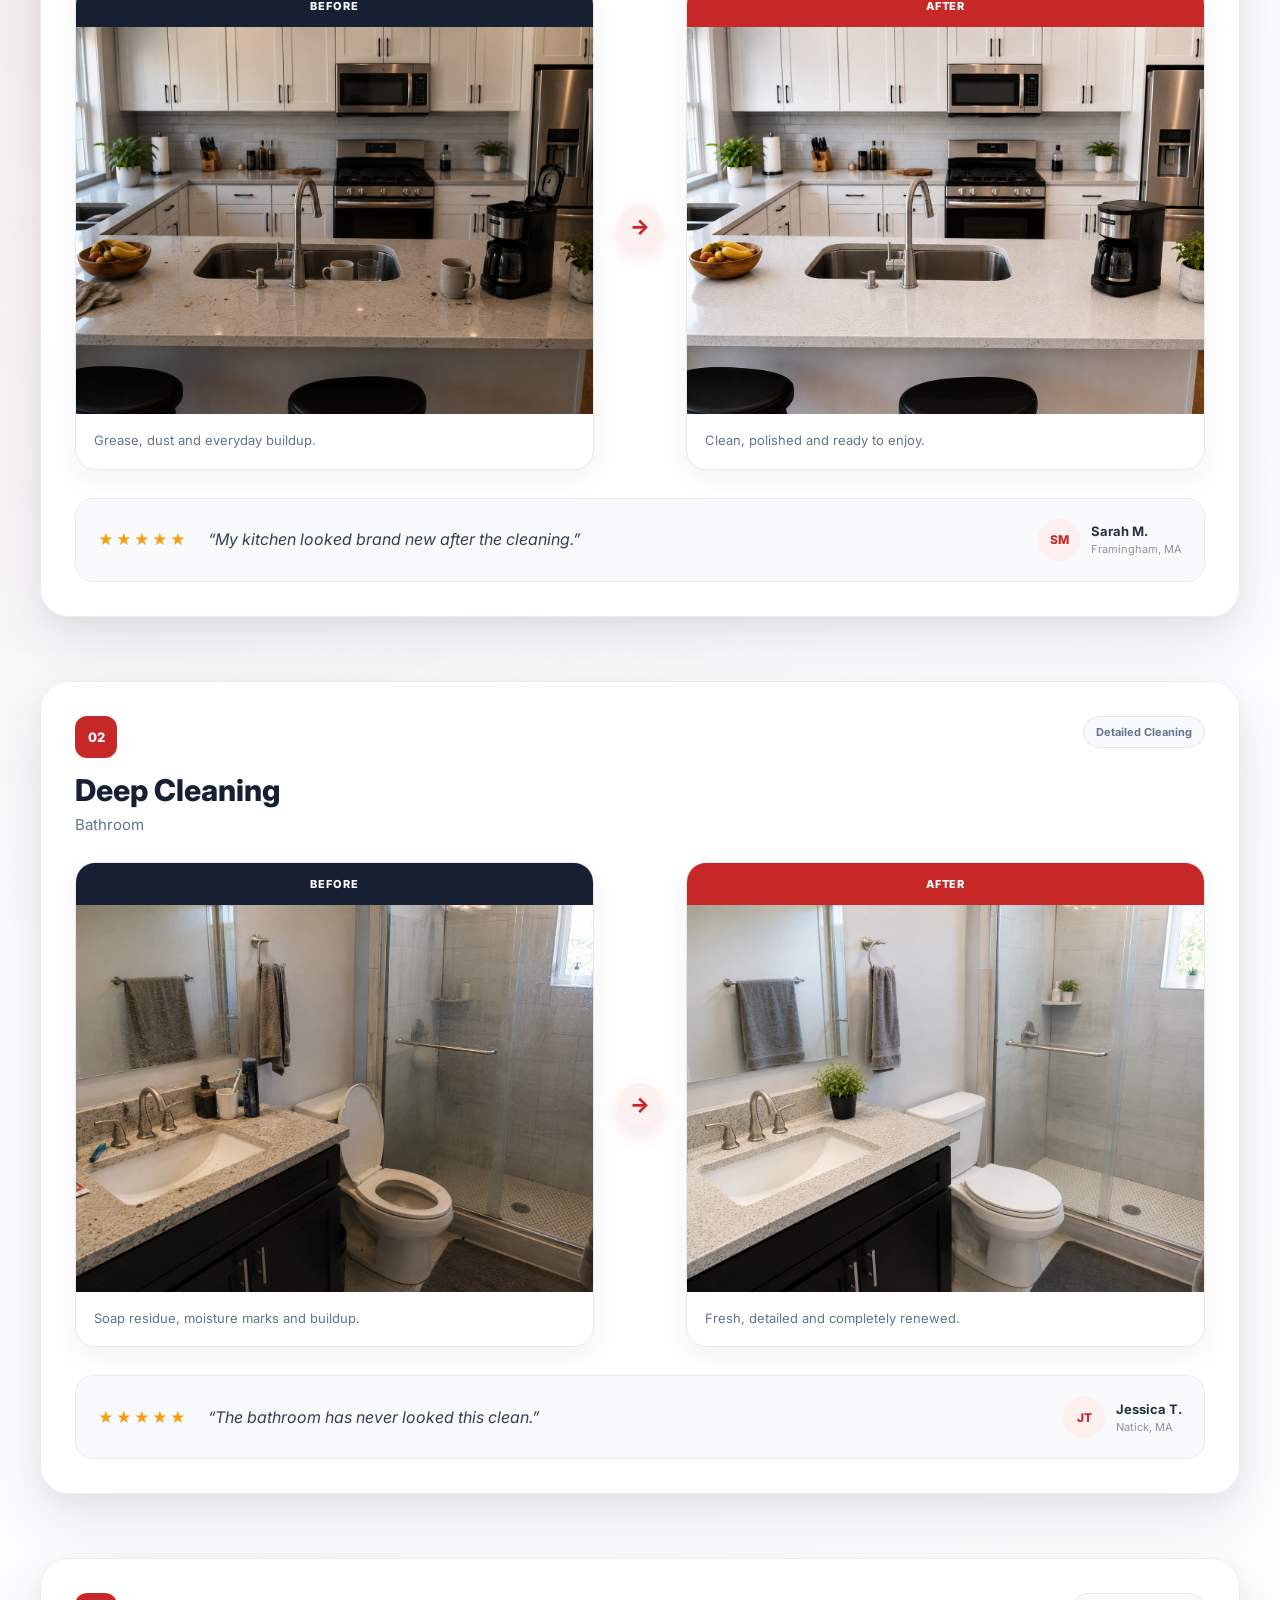
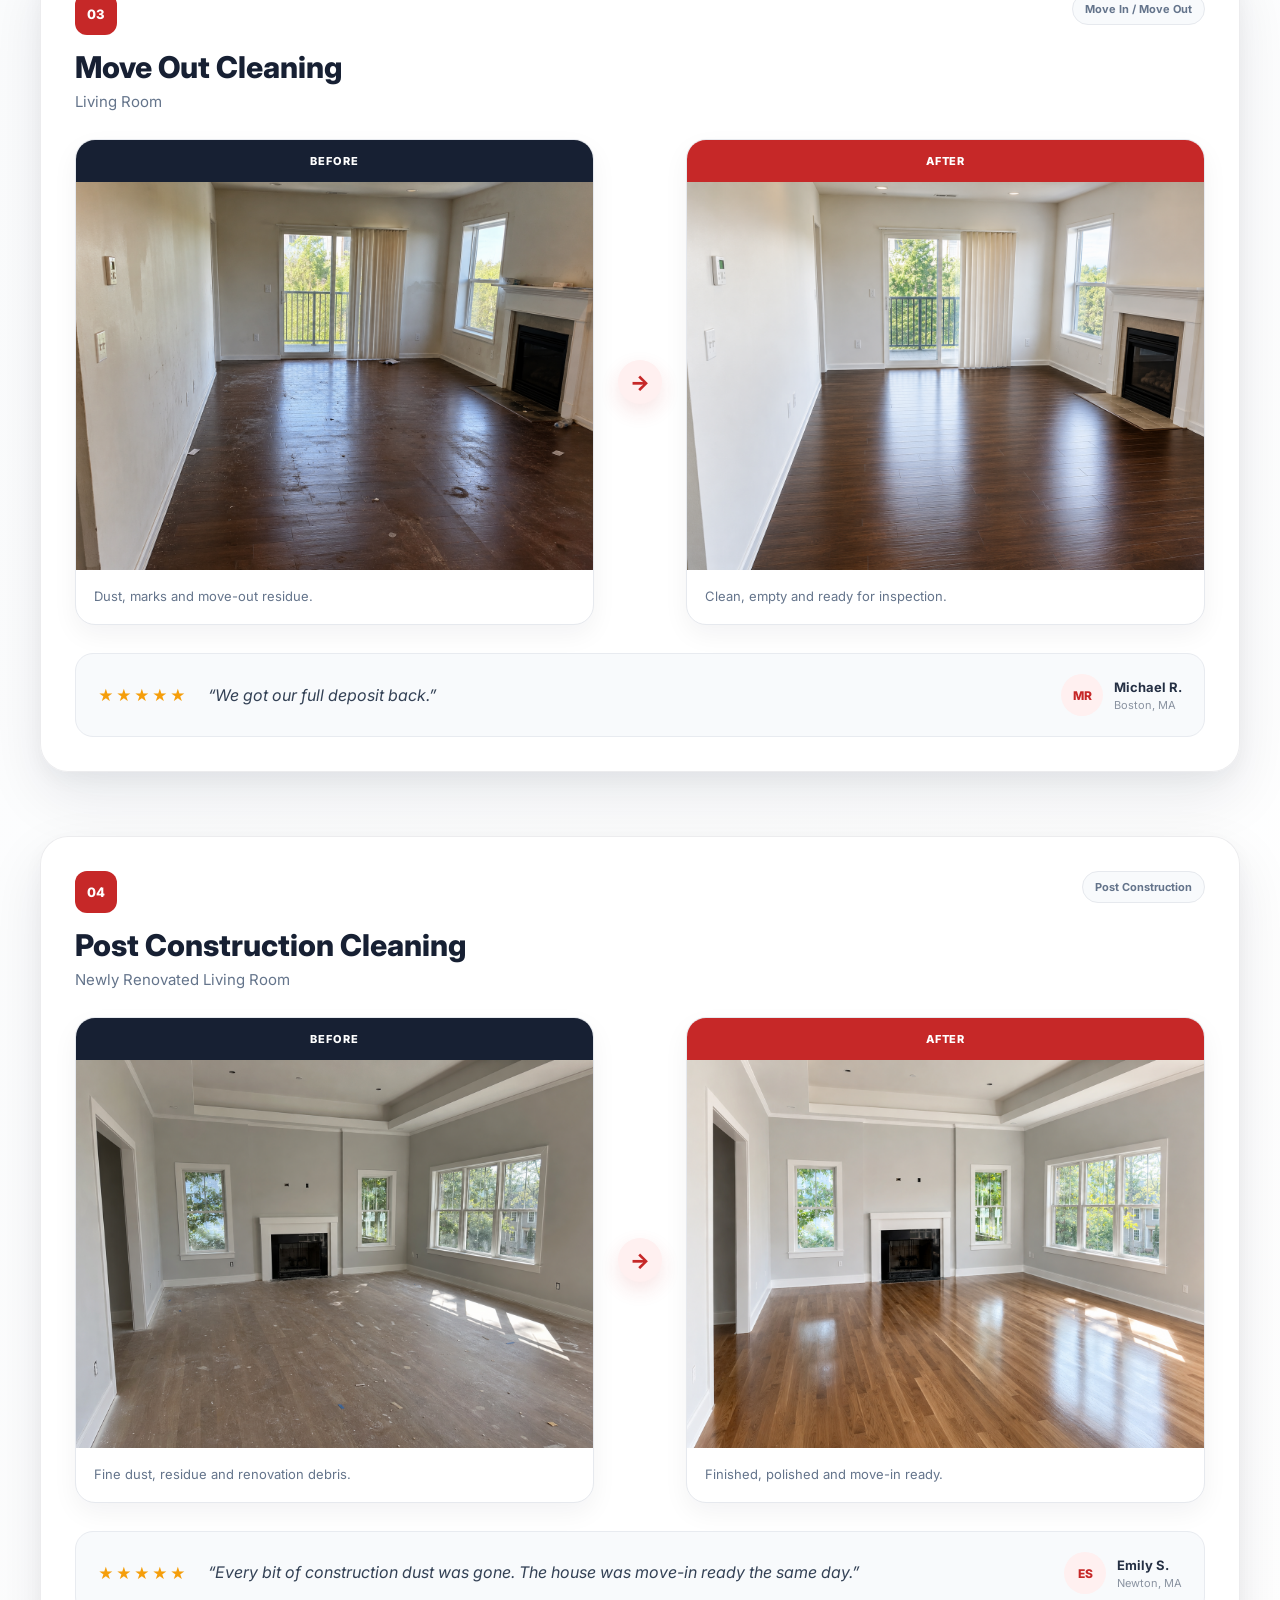
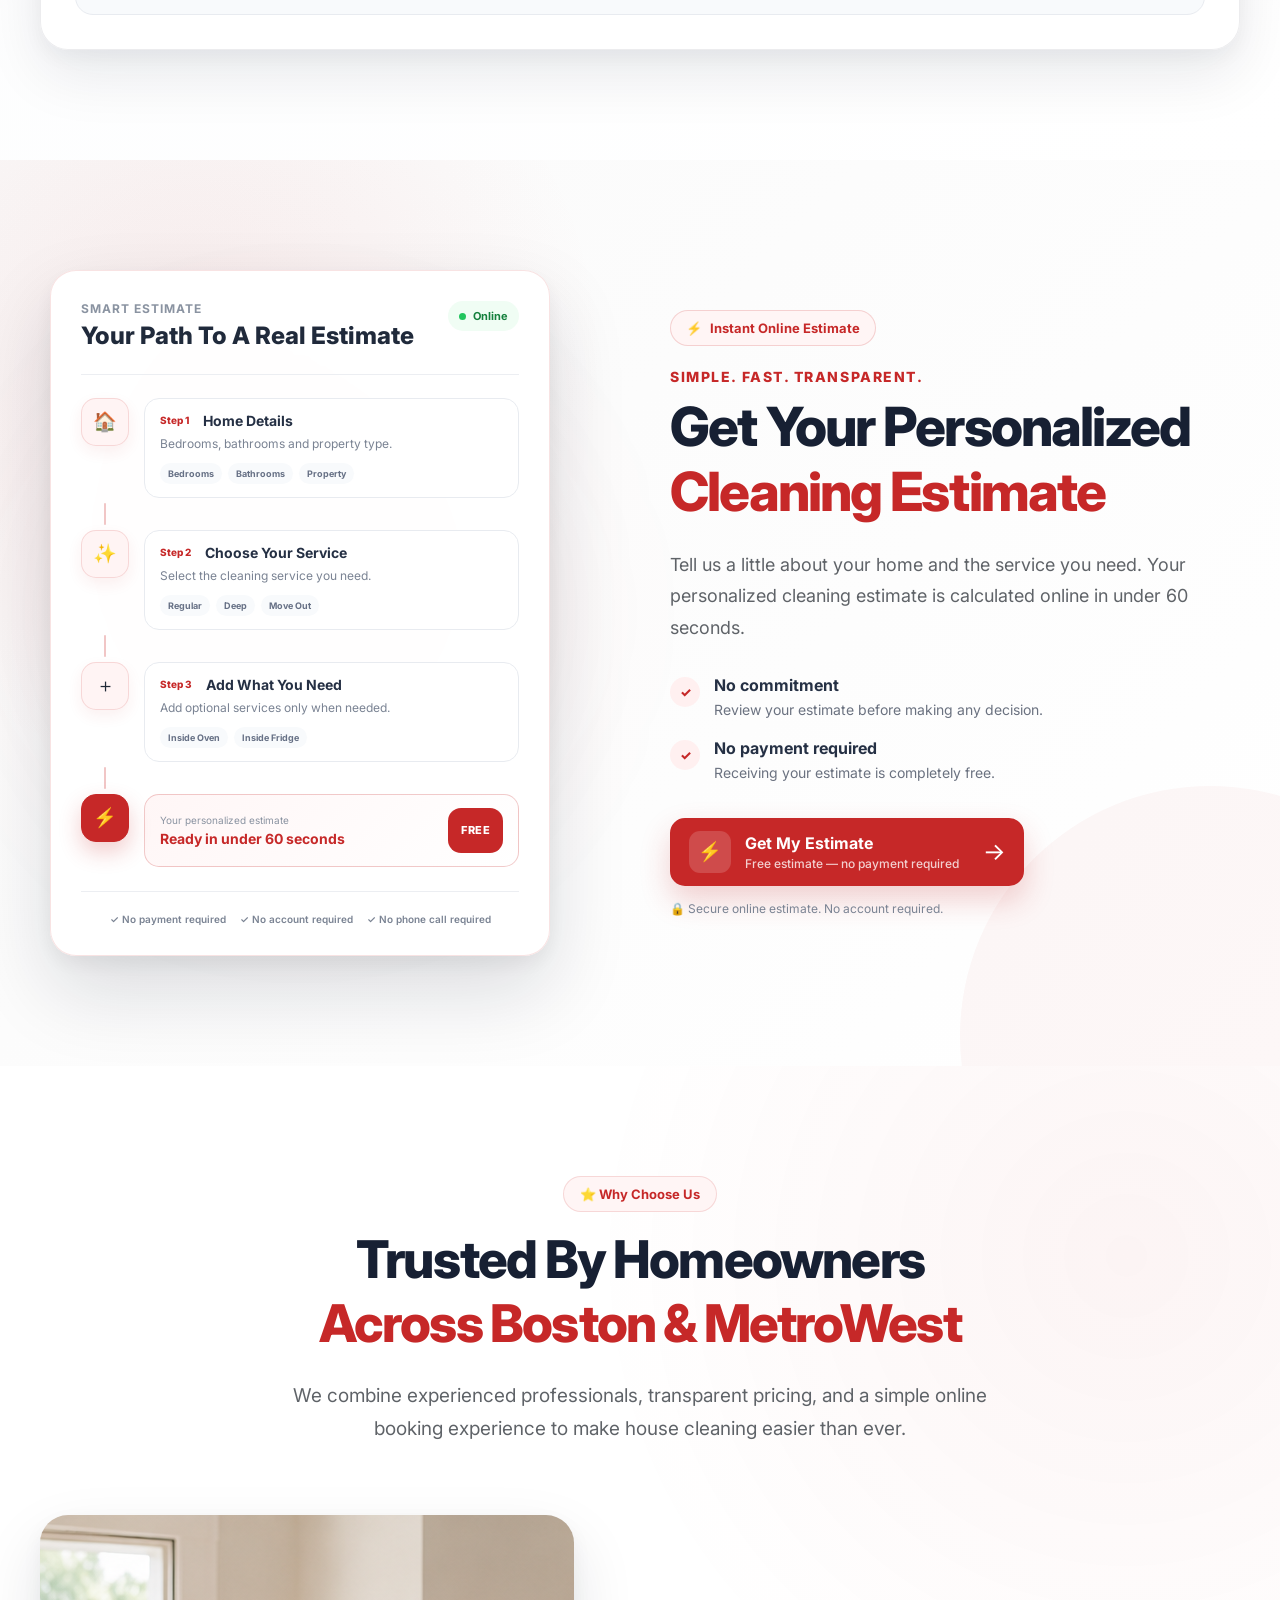
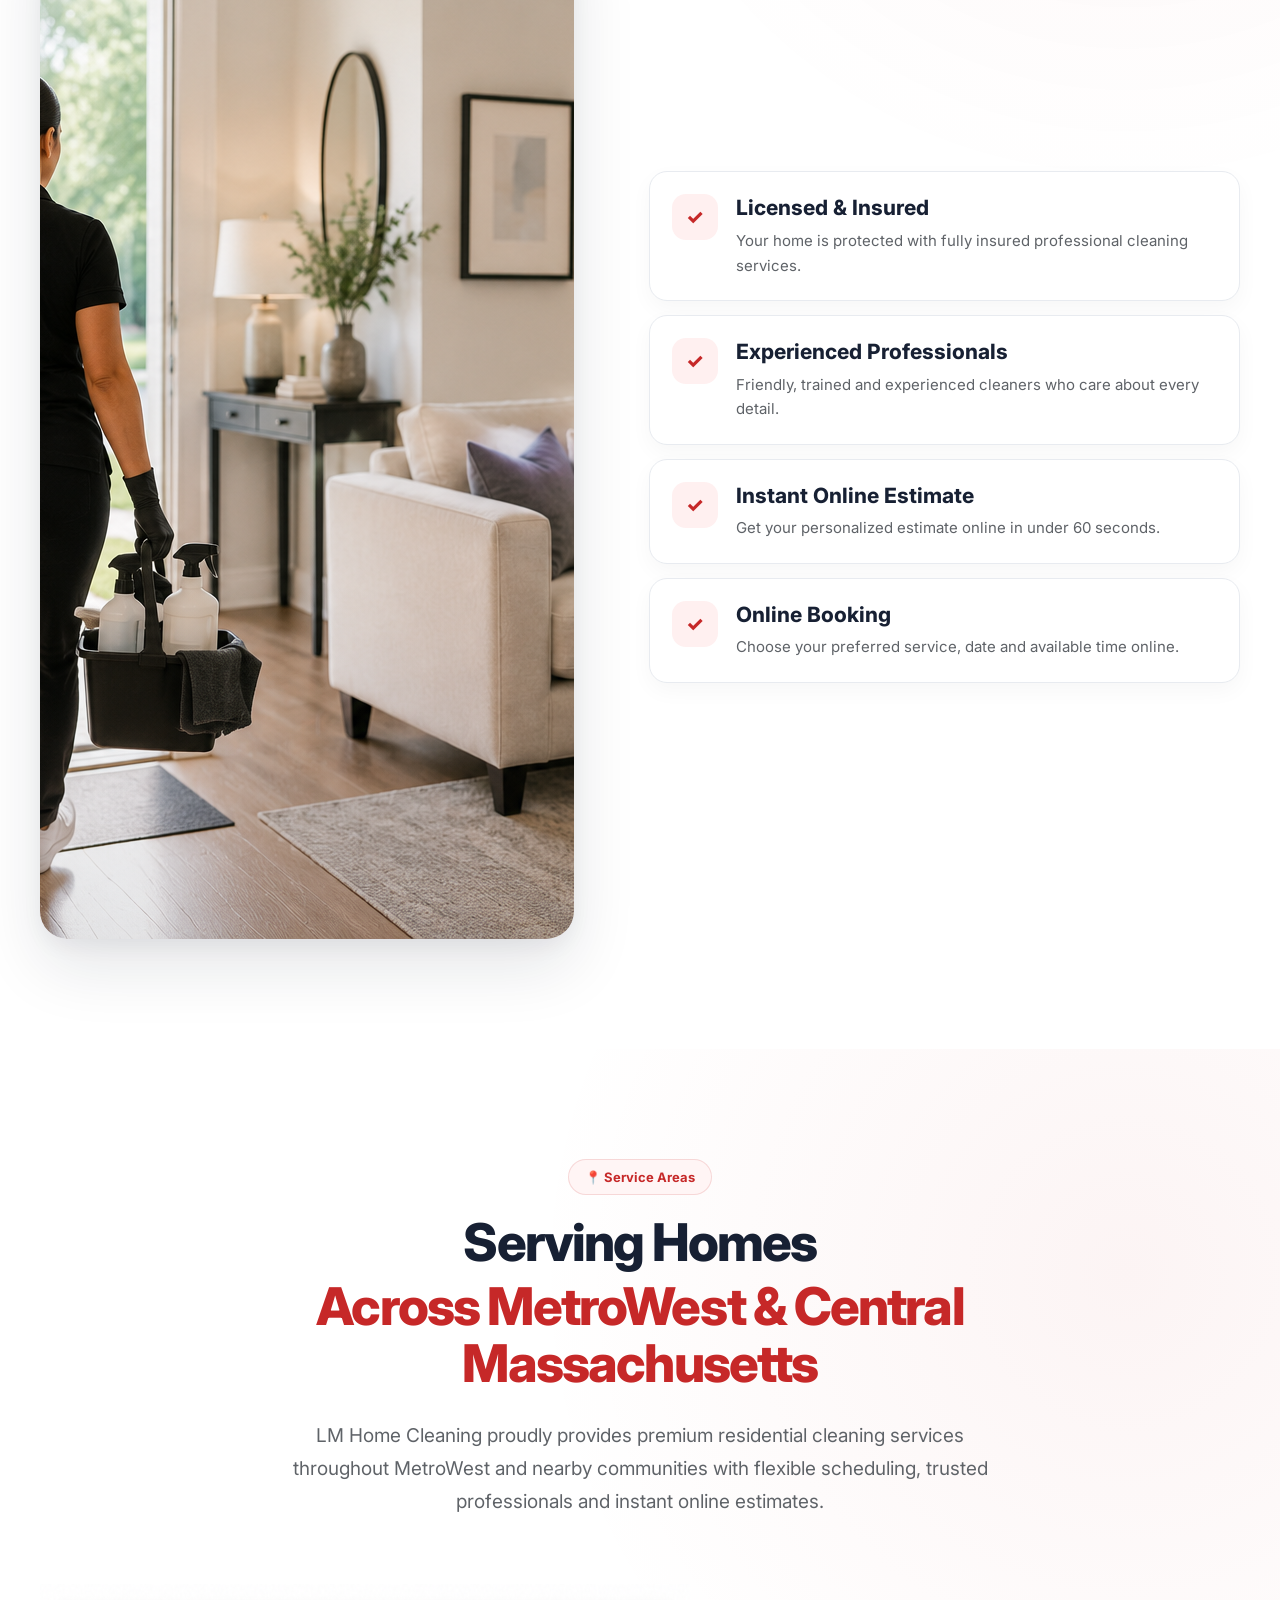
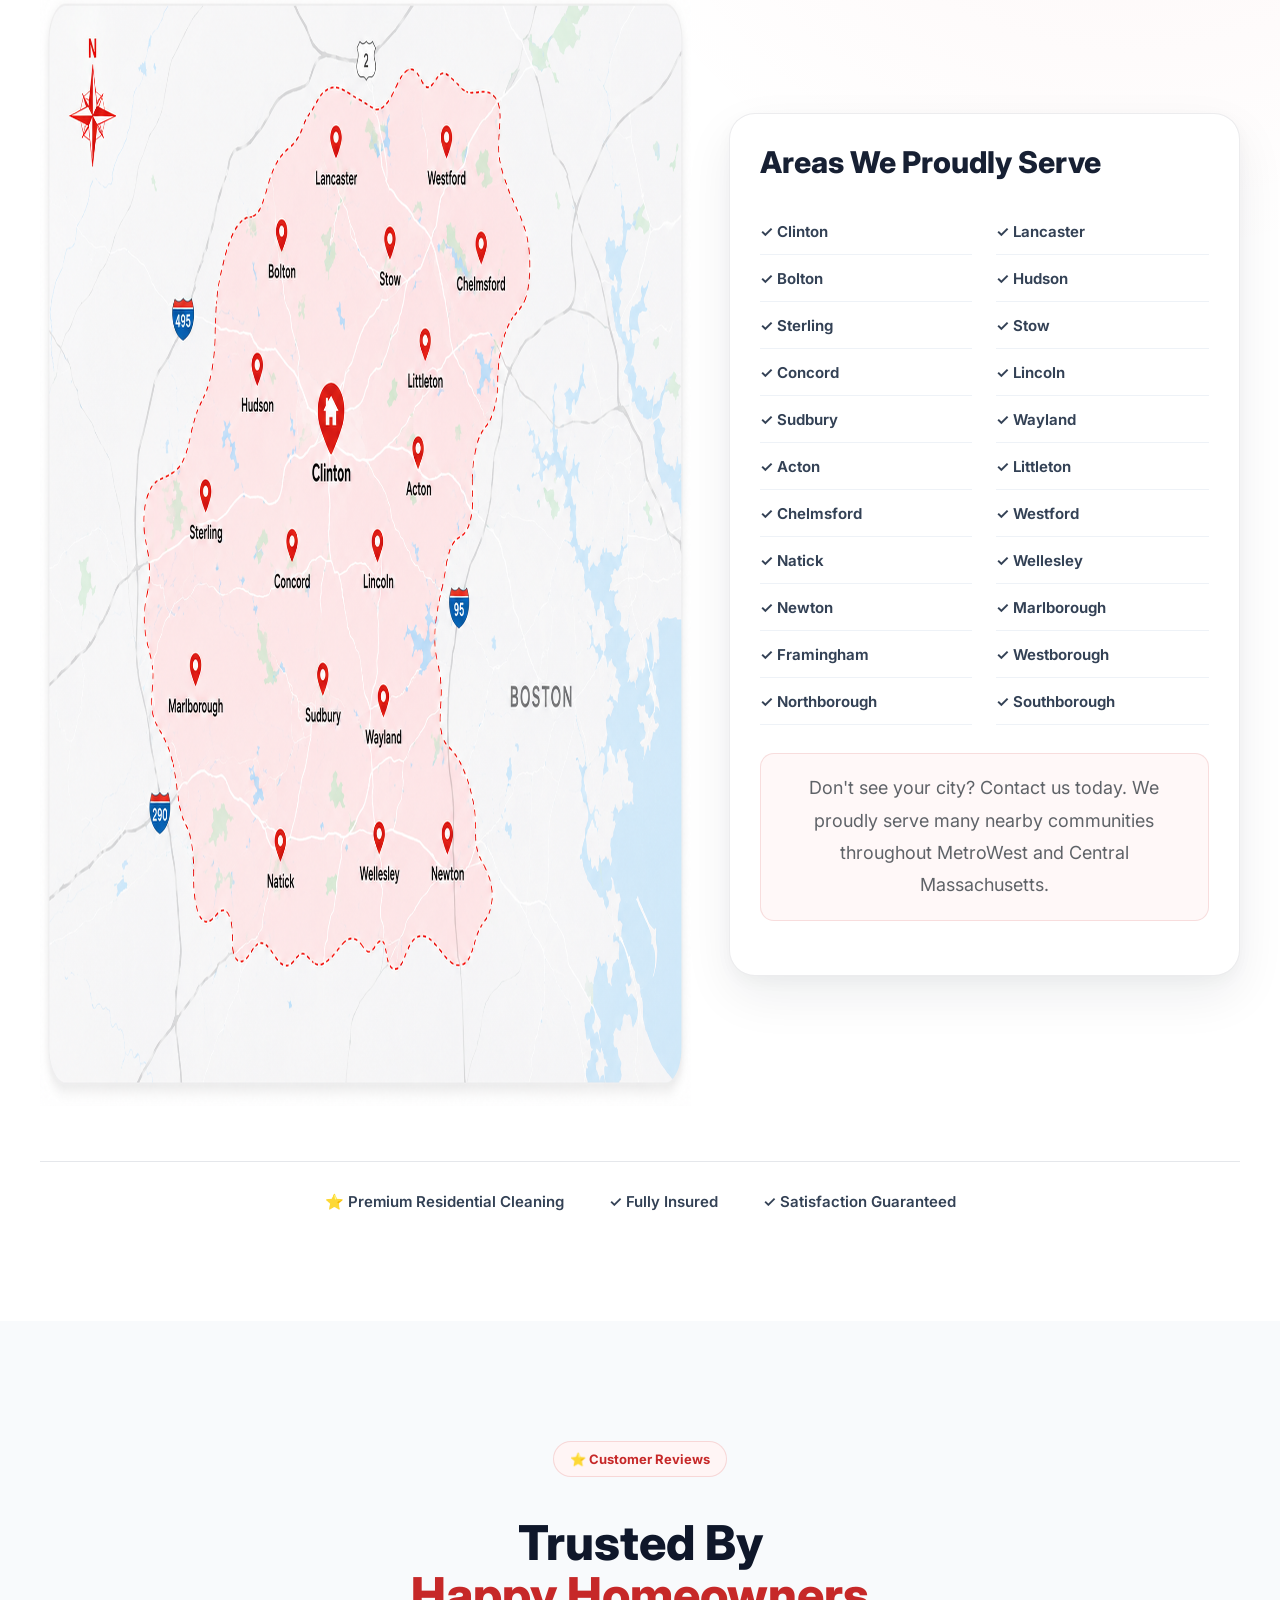
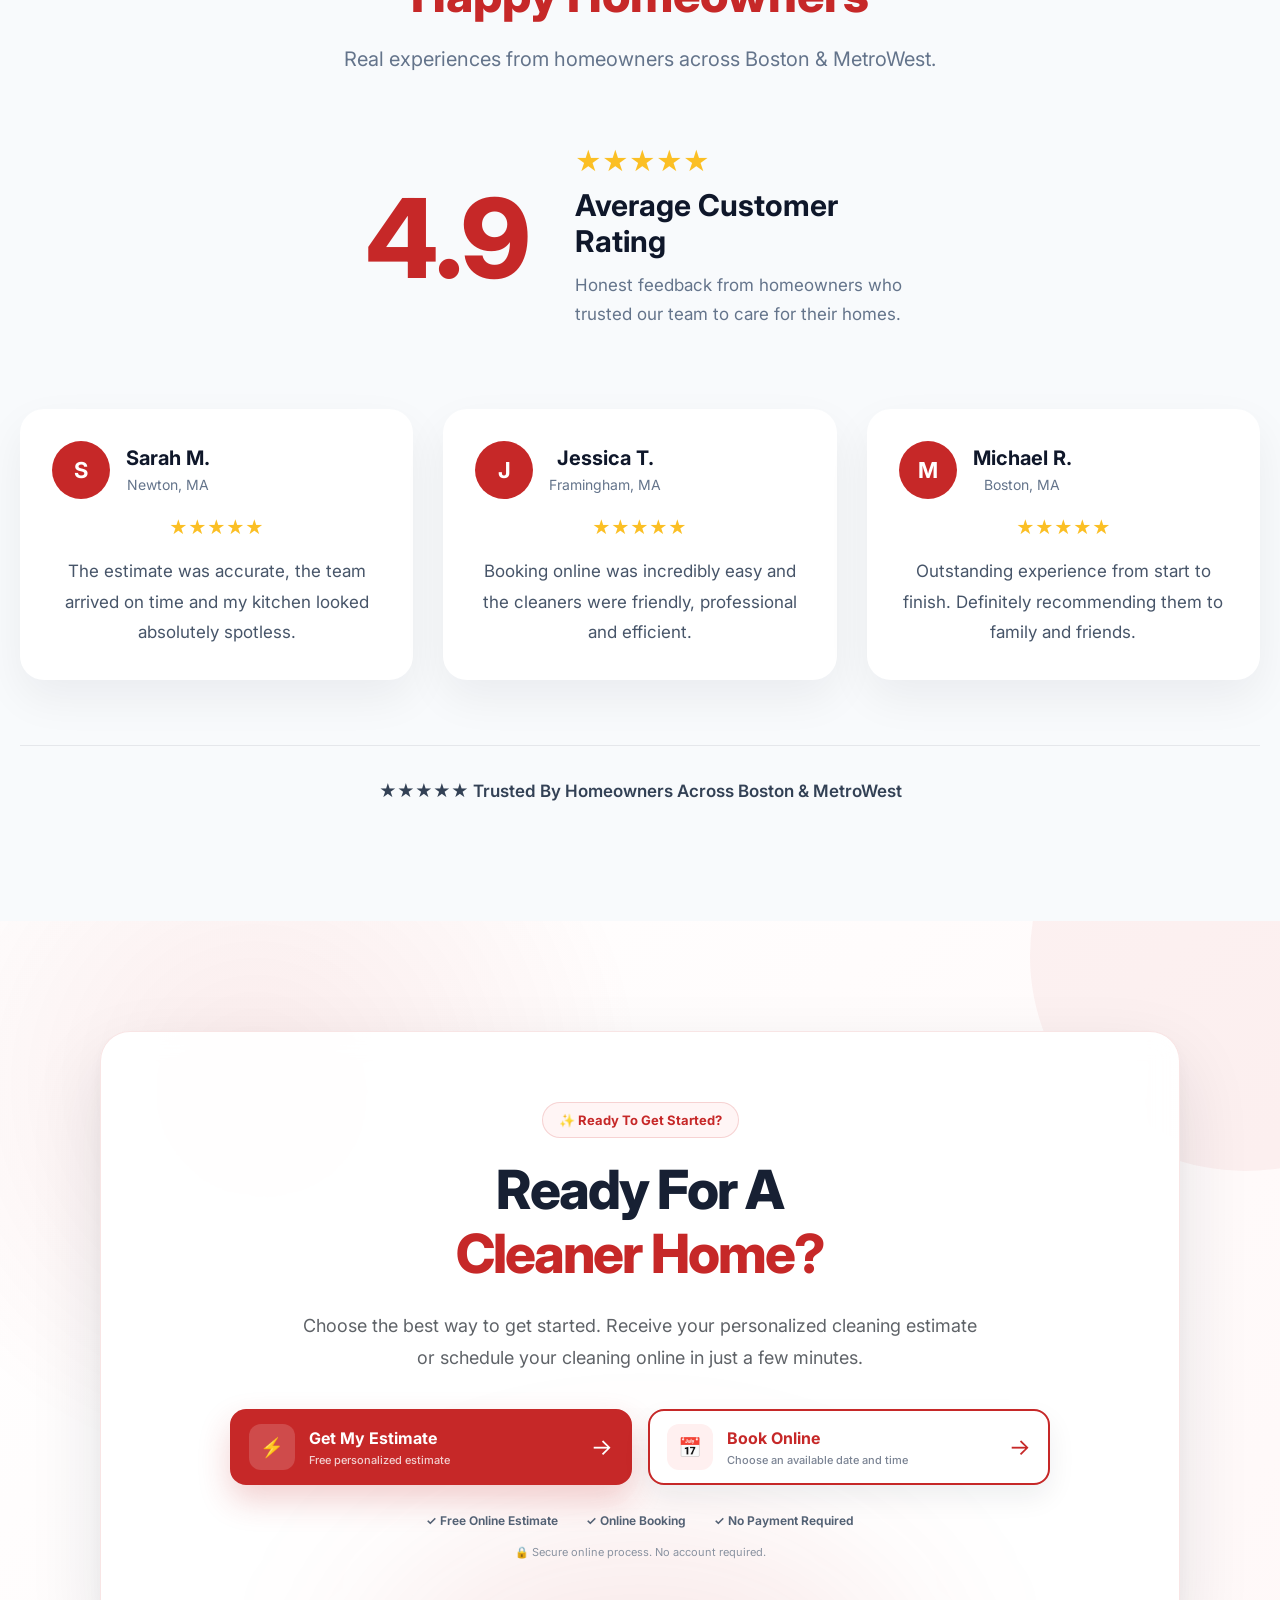
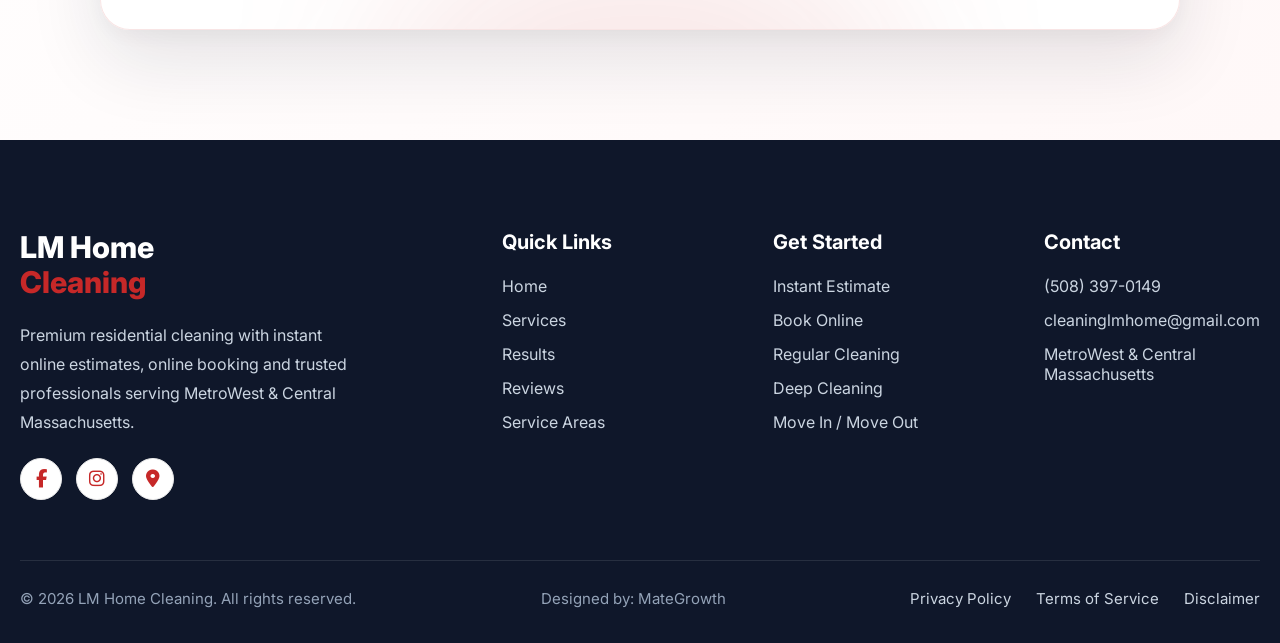
==== commit 396759fa: "updae" ====
--- a/index.html
+++ b/index.html
@@ -81,6 +81,10 @@
         content="https://lmhomecleaning.com/assets/images/og-image.jpg">
 
     <meta
+        property="og:image:alt"
+        content="LM Home Cleaning — Professional House Cleaning in MetroWest, Massachusetts">
+
+    <meta
         property="og:image:width"
         content="1200">
 
@@ -107,6 +111,10 @@
     <meta
         name="twitter:image"
         content="https://lmhomecleaning.com/assets/images/og-image.jpg">
+
+    <meta
+        name="twitter:image:alt"
+        content="LM Home Cleaning — Professional House Cleaning in MetroWest, Massachusetts">
 
     <!-- ==========================================================
          STRUCTURED DATA (JSON-LD)
@@ -150,7 +158,8 @@
     <link
         rel="preload"
         as="image"
-        href="/assets/images/hero/hero.webp">
+        href="/assets/images/hero/hero-01.png"
+        type="image/png">
 
     <!-- ==========================================================
          FONT AWESOME
@@ -169,7 +178,8 @@
 
     <link
         rel="icon"
-        href="/favicon.ico">
+        href="/favicon.ico"
+        sizes="any">
 
     <link
         rel="apple-touch-icon"
@@ -234,7 +244,10 @@
             <div class="logo-image">
 
                 <img src="assets/images/logo.png"
-                     alt="LM Home Cleaning">
+                     alt="LM Home Cleaning"
+                     width="1254"
+                     height="1254"
+                     decoding="async">
 
                 <span class="logo-menu-icon">⌄</span>
 
@@ -372,7 +385,8 @@
                      alt="Professionally cleaned kitchen"
                      width="1600"
                      height="900"
-                     fetchpriority="high">
+                     fetchpriority="high"
+                     decoding="async">
 
             </div>
 
@@ -382,7 +396,8 @@
                      alt="Professionally cleaned living room"
                      width="1600"
                      height="900"
-                     loading="lazy">
+                     loading="lazy"
+                     decoding="async">
 
             </div>
 
@@ -392,7 +407,8 @@
                      alt="Professionally cleaned bathroom"
                      width="1600"
                      height="900"
-                     loading="lazy">
+                     loading="lazy"
+                     decoding="async">
 
             </div>
 
@@ -568,7 +584,11 @@
             <div class="service-image">
 
                 <img src="assets/images/service-regular.png"
-                     alt="Regular Cleaning">
+                     alt="Regular Cleaning"
+                     width="1535"
+                     height="1024"
+                     loading="lazy"
+                     decoding="async">
 
             </div>
 
@@ -601,7 +621,11 @@
             <div class="service-image">
 
                 <img src="assets/images/service-deep.png"
-                     alt="Deep Cleaning">
+                     alt="Deep Cleaning"
+                     width="1535"
+                     height="1024"
+                     loading="lazy"
+                     decoding="async">
 
             </div>
 
@@ -633,7 +657,11 @@
             <div class="service-image">
 
                 <img src="assets/images/service-move.png"
-                     alt="Move Out Cleaning">
+                     alt="Move Out Cleaning"
+                     width="1536"
+                     height="1024"
+                     loading="lazy"
+                     decoding="async">
 
             </div>
 
@@ -665,7 +693,11 @@
             <div class="service-image">
 
                 <img src="assets/images/service-post.png"
-                     alt="Post Construction Cleaning">
+                     alt="Post Construction Cleaning"
+                     width="1535"
+                     height="1024"
+                     loading="lazy"
+                     decoding="async">
 
             </div>
 
@@ -1003,7 +1035,11 @@
                     <div class="result-photo">
 
                         <img src="assets/images/before-kitchen.png"
-                             alt="Kitchen before professional cleaning">
+                             alt="Kitchen before professional cleaning"
+                             width="1536"
+                             height="1024"
+                             loading="lazy"
+                             decoding="async">
 
                     </div>
 
@@ -1030,7 +1066,11 @@
                     <div class="result-photo">
 
                         <img src="assets/images/after-kitchen.png"
-                             alt="Kitchen after professional cleaning">
+                             alt="Kitchen after professional cleaning"
+                             width="1536"
+                             height="1024"
+                             loading="lazy"
+                             decoding="async">
 
                     </div>
 
@@ -1117,7 +1157,11 @@
                     <div class="result-photo">
 
                         <img src="assets/images/before-bathroom.png"
-                             alt="Bathroom before deep cleaning">
+                             alt="Bathroom before deep cleaning"
+                             width="1536"
+                             height="1024"
+                             loading="lazy"
+                             decoding="async">
 
                     </div>
 
@@ -1144,7 +1188,11 @@
                     <div class="result-photo">
 
                         <img src="assets/images/after-bathroom.png"
-                             alt="Bathroom after deep cleaning">
+                             alt="Bathroom after deep cleaning"
+                             width="1536"
+                             height="1024"
+                             loading="lazy"
+                             decoding="async">
 
                     </div>
 
@@ -1231,7 +1279,11 @@
                     <div class="result-photo">
 
                         <img src="assets/images/before-moveout.png"
-                             alt="Living room before move out cleaning">
+                             alt="Living room before move out cleaning"
+                             width="1536"
+                             height="1024"
+                             loading="lazy"
+                             decoding="async">
 
                     </div>
 
@@ -1258,7 +1310,11 @@
                     <div class="result-photo">
 
                         <img src="assets/images/after-moveout.png"
-                             alt="Living room after move out cleaning">
+                             alt="Living room after move out cleaning"
+                             width="1536"
+                             height="1024"
+                             loading="lazy"
+                             decoding="async">
 
                     </div>
 
@@ -1345,7 +1401,11 @@
                     <div class="result-photo">
 
                         <img src="assets/images/before-post-construction.png"
-                             alt="Living room before post construction cleaning">
+                             alt="Living room before post construction cleaning"
+                             width="1448"
+                             height="1086"
+                             loading="lazy"
+                             decoding="async">
 
                     </div>
 
@@ -1372,7 +1432,11 @@
                     <div class="result-photo">
 
                         <img src="assets/images/after-post-construction.png"
-                             alt="Living room after post construction cleaning">
+                             alt="Living room after post construction cleaning"
+                             width="1448"
+                             height="1086"
+                             loading="lazy"
+                             decoding="async">
 
                     </div>
 
@@ -1966,7 +2030,11 @@
             <div class="why-image">
 
                 <img src="assets/images/team-cleaning.png"
-                     alt="Professional cleaning team">
+                     alt="Professional cleaning team"
+                     width="1536"
+                     height="1024"
+                     loading="lazy"
+                     decoding="async">
 
             </div>
 
@@ -2105,7 +2173,11 @@
             <div class="service-map">
 
                 <img src="assets/images/service-area-map.png"
-                     alt="LM Home Cleaning service area map">
+                     alt="LM Home Cleaning service area map"
+                     width="1402"
+                     height="1122"
+                     loading="lazy"
+                     decoding="async">
 
             </div>
 
@@ -2608,9 +2680,9 @@
 
                 <ul>
 
-                    <li>(508) 397-0149</li>
-
-                    <li>cleaninglmhome@gmail.com</li>
+                    <li><a href="tel:+15083970149">(508) 397-0149</a></li>
+
+                    <li><a href="mailto:cleaninglmhome@gmail.com">cleaninglmhome@gmail.com</a></li>
 
                     <li>MetroWest & Central Massachusetts</li>
 
@@ -2679,4 +2751,4 @@
 ========================================================== -->
 </body>
 
-</html>+</html>
--- a/assets/css/style.css
+++ b/assets/css/style.css
@@ -12,4 +12,116 @@
 @import url("faq.css");
 @import url("cta.css");
 @import url("footer.css");
-@import url("legal.css");+@import url("legal.css");
+
+/* ==========================================================
+TEXT US — FLOATING SMS BUTTON
+========================================================== */
+
+.text-us-button {
+    --text-us-color: #C62828;
+
+    position: fixed;
+    right: 24px;
+    bottom: 24px;
+    z-index: 9999;
+
+    display: inline-flex;
+    align-items: center;
+    gap: 10px;
+
+    min-height: 58px;
+    padding: 8px 20px 8px 9px;
+
+    color: #ffffff;
+    background: var(--text-us-color);
+    border: 2px solid rgba(255, 255, 255, 0.92);
+    border-radius: 999px;
+    box-shadow:
+        0 10px 28px rgba(25, 25, 25, 0.22),
+        0 0 0 0 color-mix(in srgb, var(--text-us-color) 42%, transparent);
+
+    font-family: "Inter", sans-serif;
+    font-size: 15px;
+    font-weight: 700;
+    line-height: 1;
+    text-decoration: none;
+
+    animation: text-us-pulse 2.4s ease-out infinite;
+    transition:
+        transform 180ms ease,
+        box-shadow 180ms ease,
+        filter 180ms ease;
+}
+
+.text-us-button:hover,
+.text-us-button:focus-visible {
+    color: #ffffff;
+    transform: translateY(-3px);
+    filter: brightness(0.96);
+    box-shadow: 0 14px 34px rgba(25, 25, 25, 0.28);
+}
+
+.text-us-button:focus-visible {
+    outline: 3px solid rgba(255, 255, 255, 0.96);
+    outline-offset: 3px;
+}
+
+.text-us-icon {
+    display: grid;
+    width: 38px;
+    height: 38px;
+    place-items: center;
+
+    color: var(--text-us-color);
+    background: #ffffff;
+    border-radius: 50%;
+    font-size: 18px;
+}
+
+.text-us-label {
+    white-space: nowrap;
+}
+
+@keyframes text-us-pulse {
+    0%, 55% {
+        box-shadow:
+            0 10px 28px rgba(25, 25, 25, 0.22),
+            0 0 0 0 color-mix(in srgb, var(--text-us-color) 42%, transparent);
+    }
+
+    78% {
+        box-shadow:
+            0 10px 28px rgba(25, 25, 25, 0.22),
+            0 0 0 13px transparent;
+    }
+
+    100% {
+        box-shadow:
+            0 10px 28px rgba(25, 25, 25, 0.22),
+            0 0 0 0 transparent;
+    }
+}
+
+@media (max-width: 600px) {
+    .text-us-button {
+        right: 16px;
+        bottom: calc(16px + env(safe-area-inset-bottom));
+        min-height: 54px;
+        padding: 7px 16px 7px 8px;
+        font-size: 14px;
+    }
+
+    .text-us-icon {
+        width: 36px;
+        height: 36px;
+        font-size: 17px;
+    }
+}
+
+@media (prefers-reduced-motion: reduce) {
+    .text-us-button {
+        animation: none;
+        transition: none;
+    }
+}
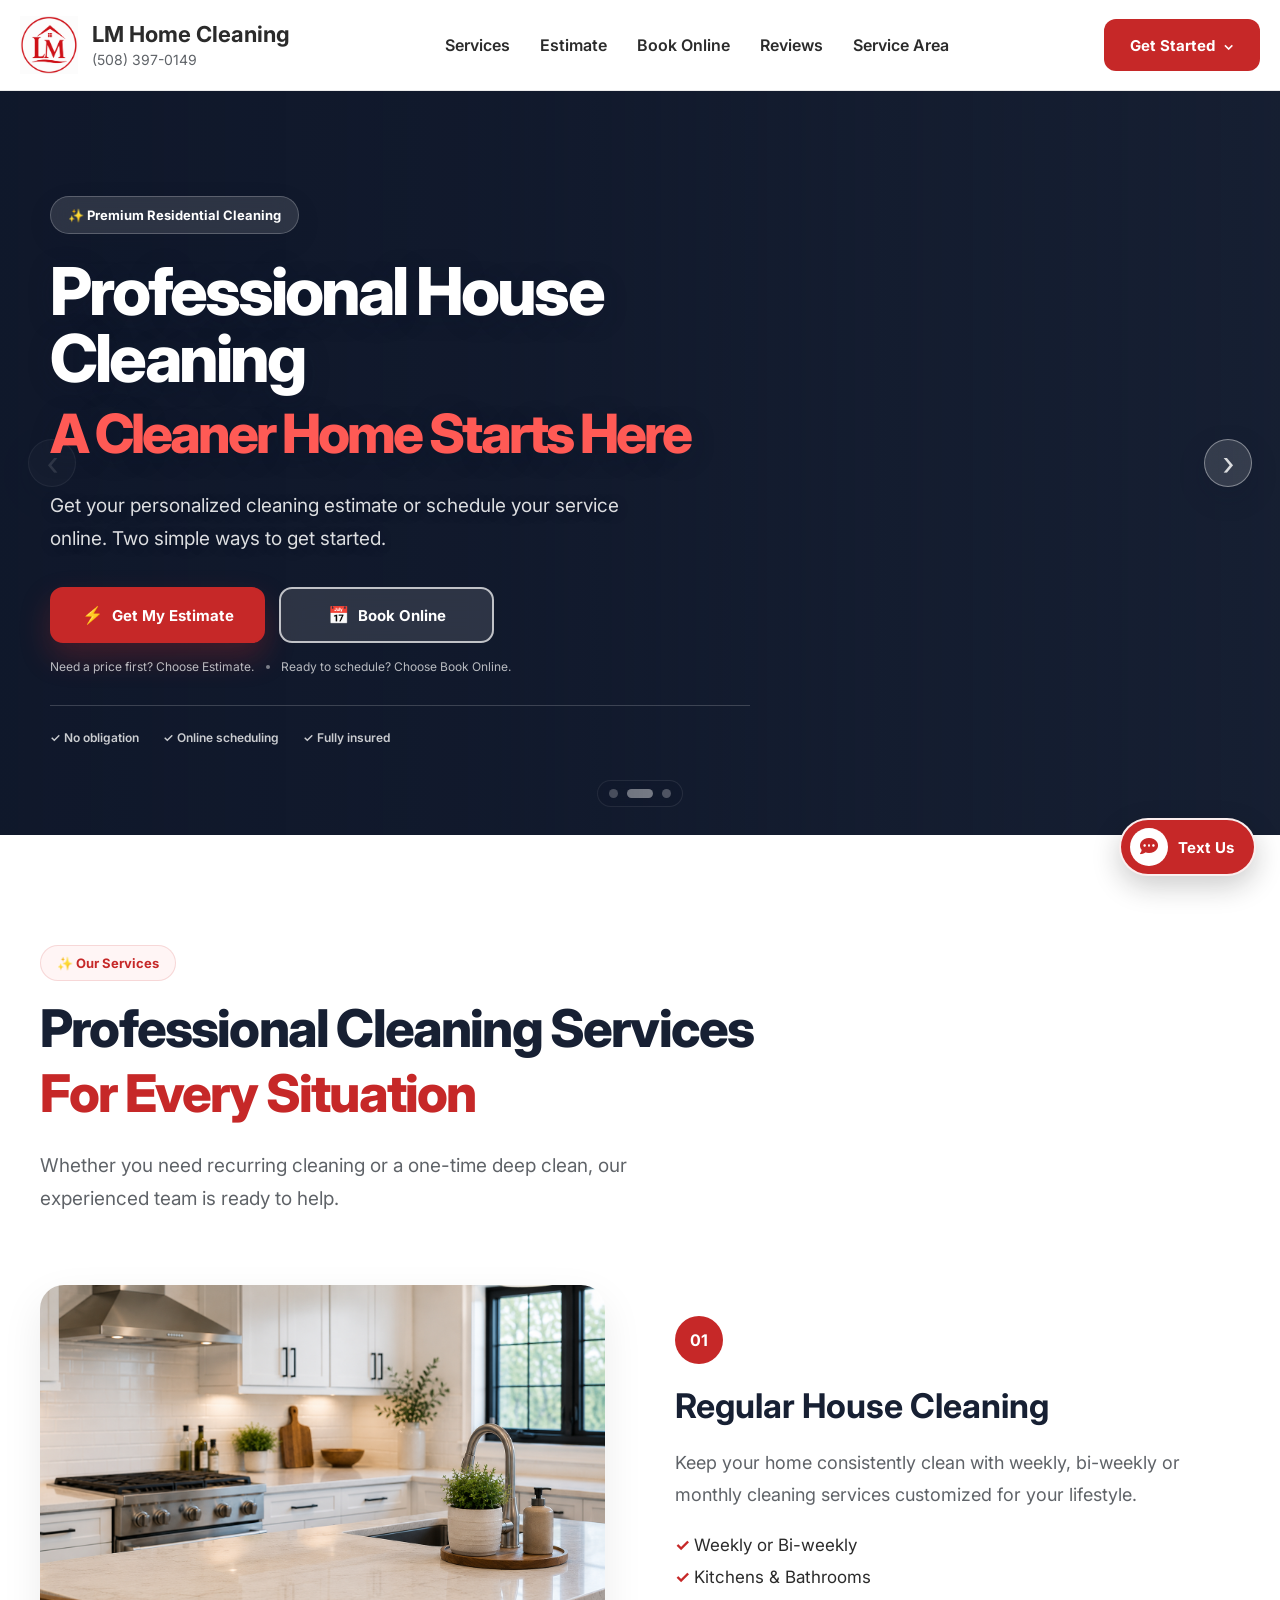
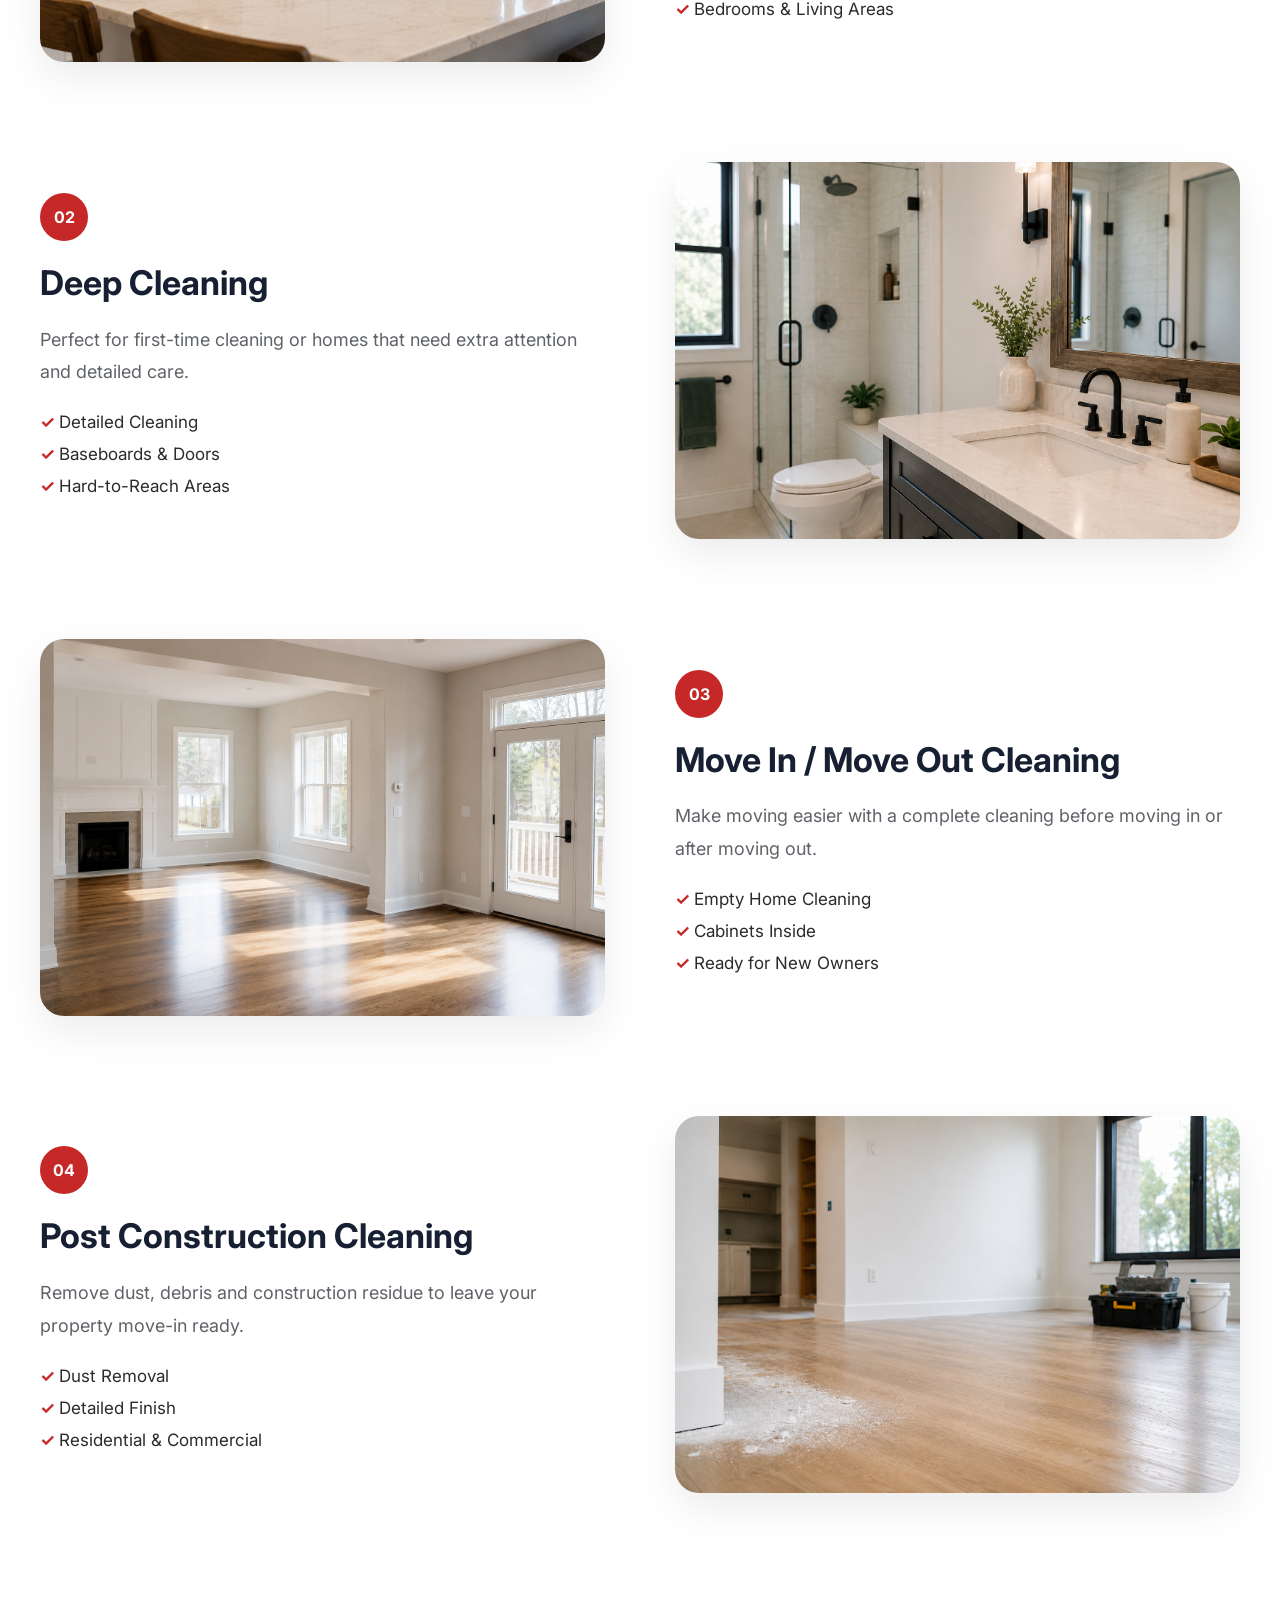
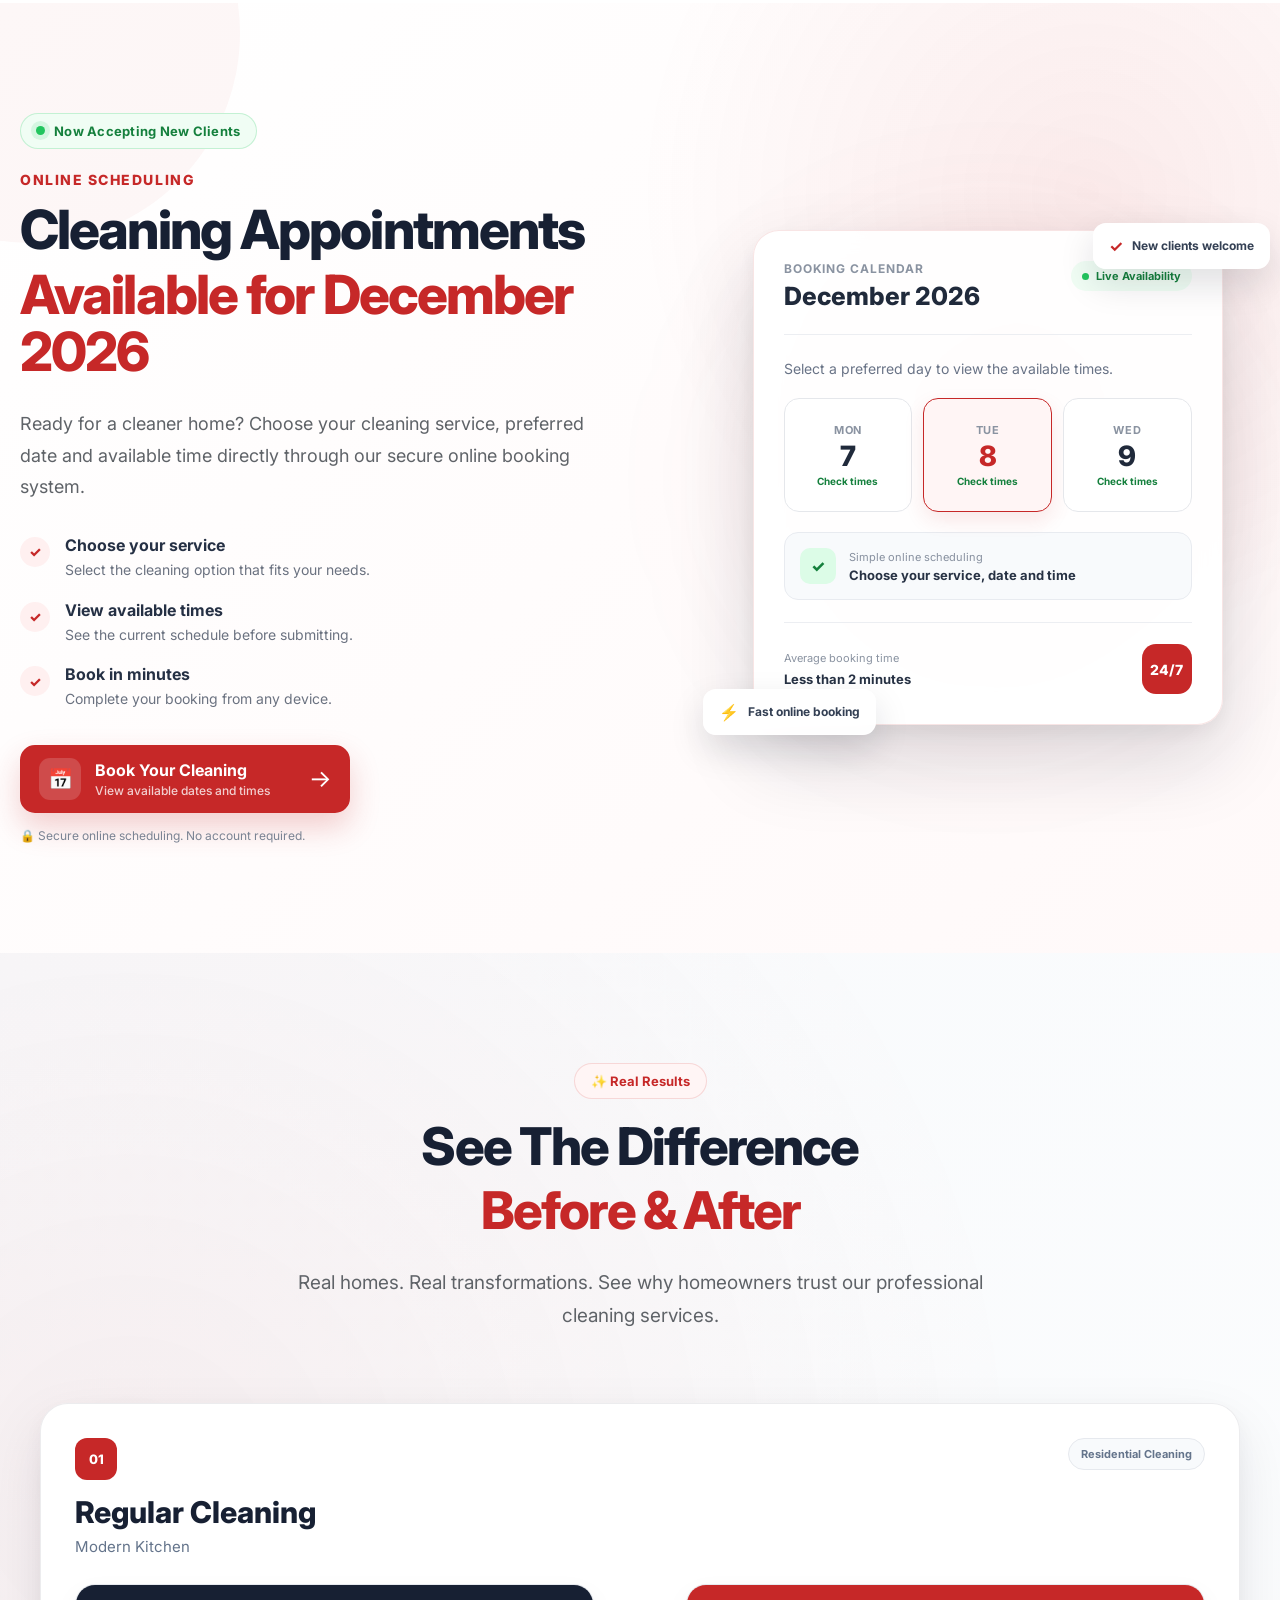
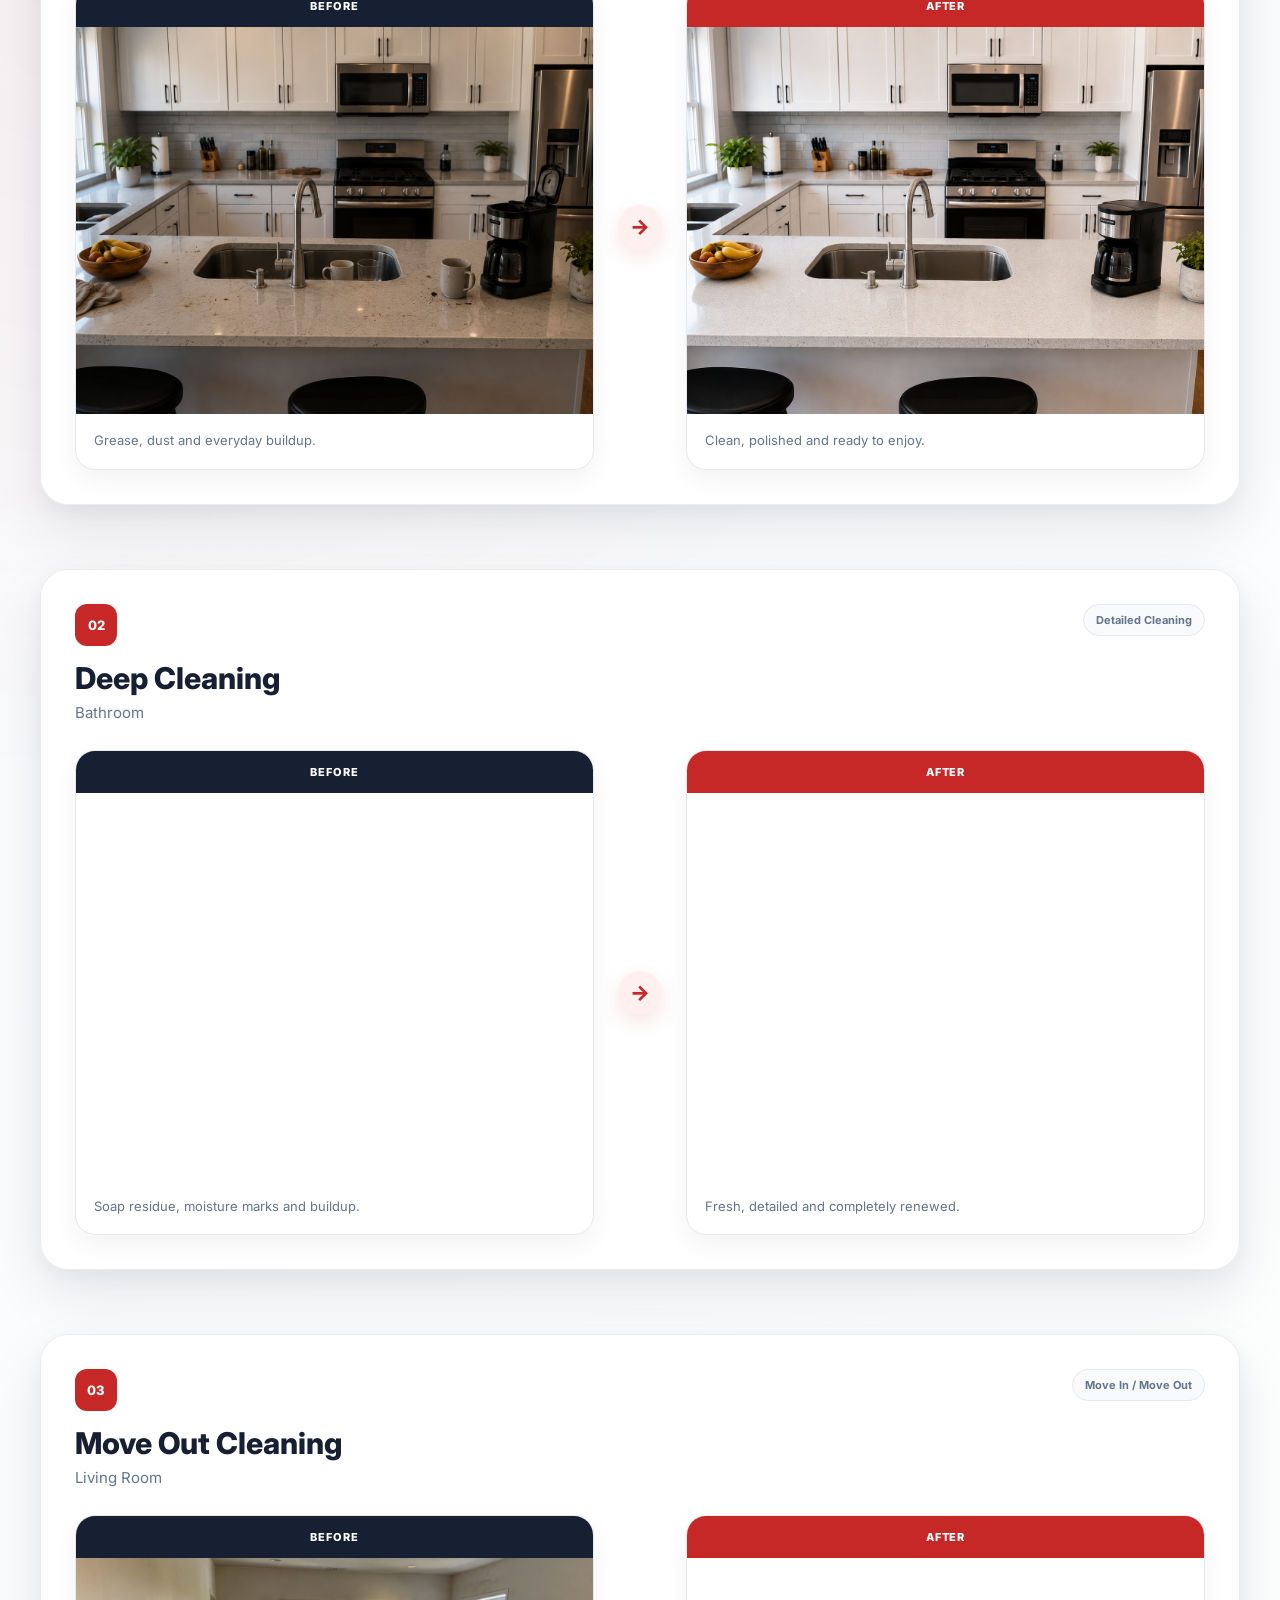
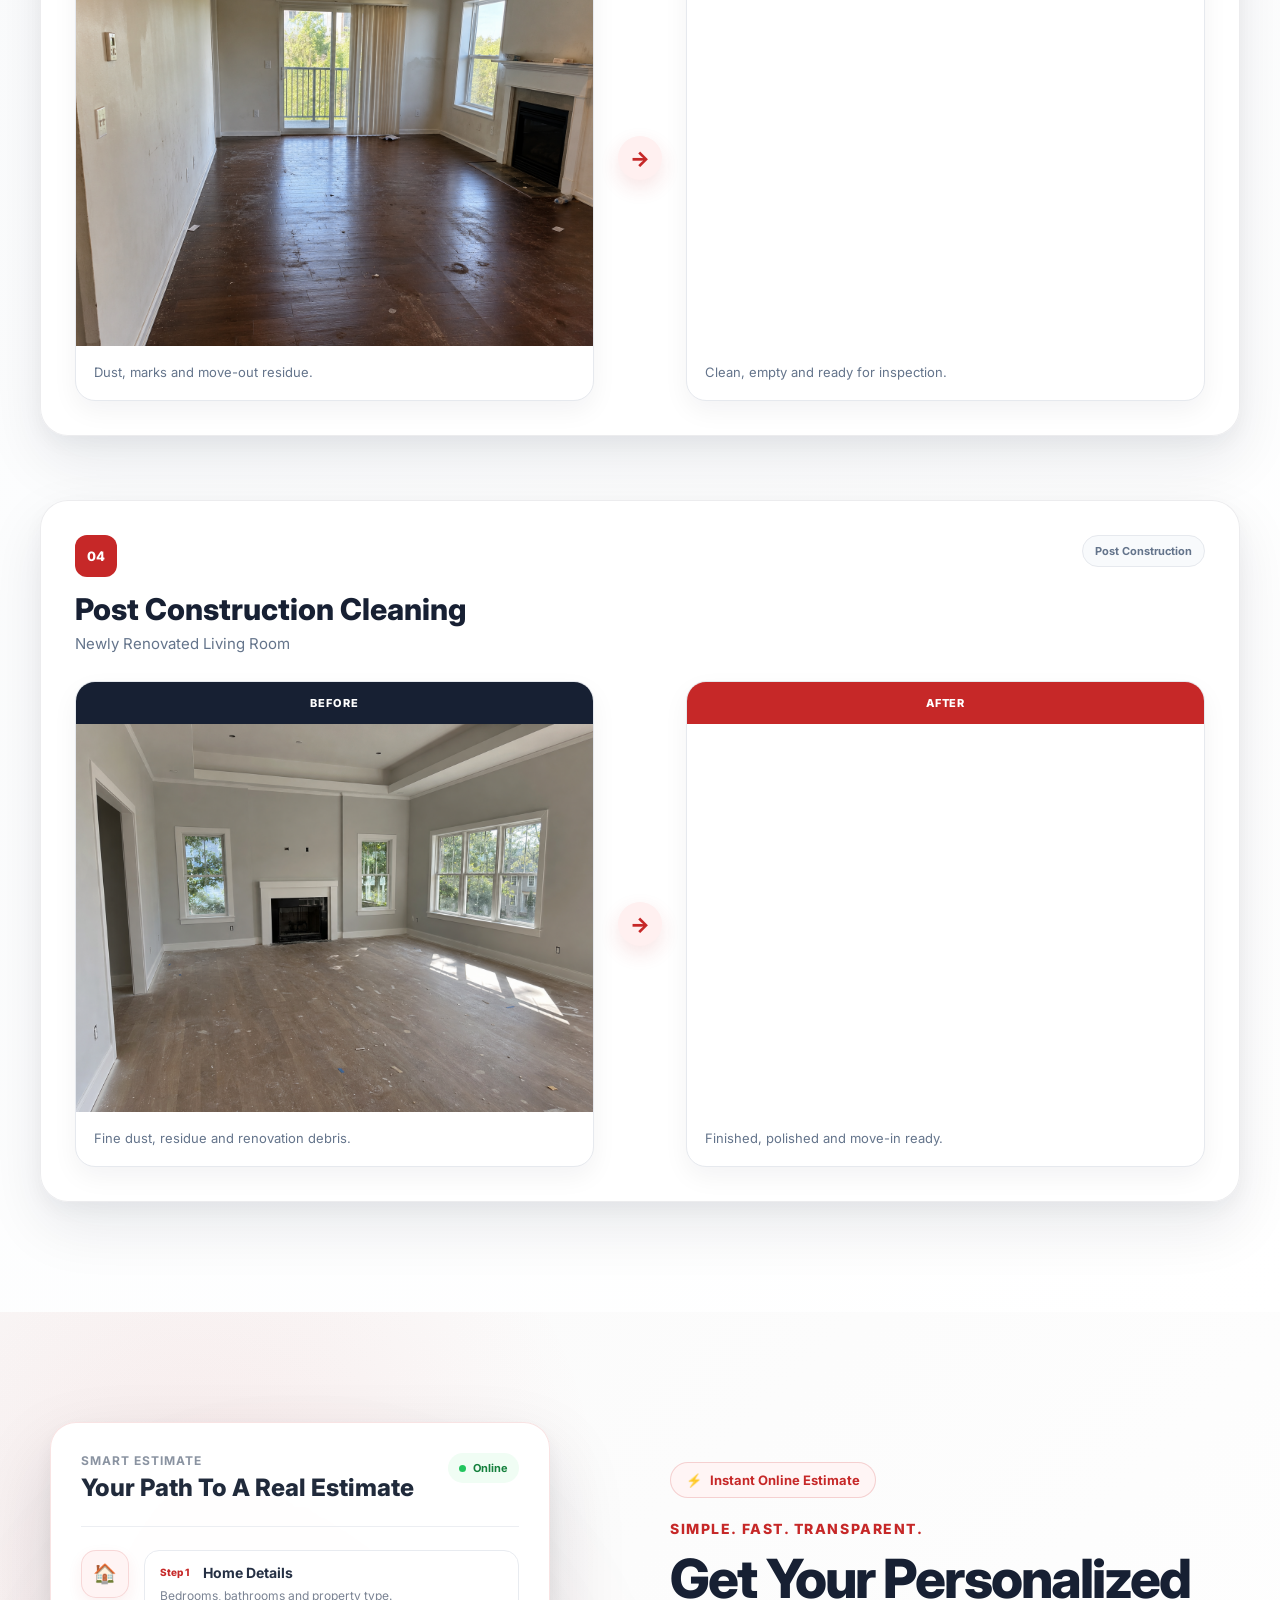
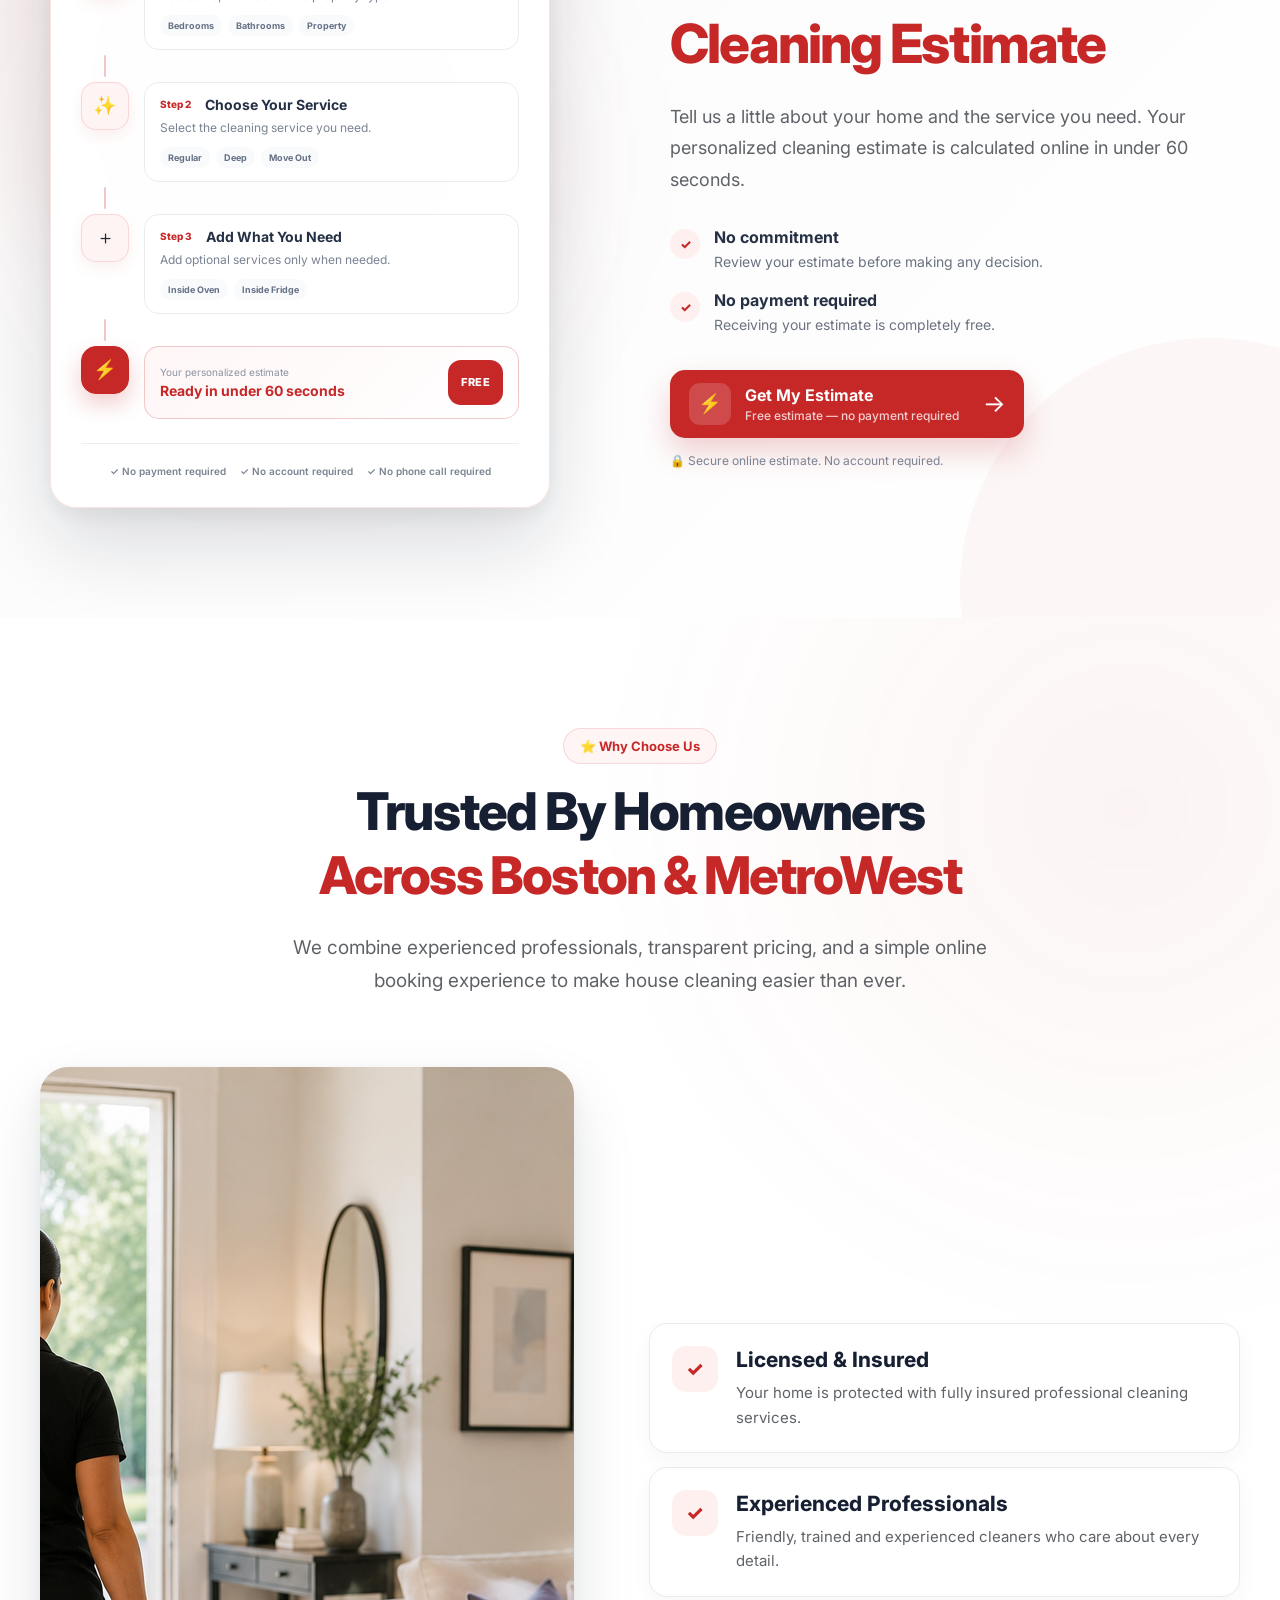
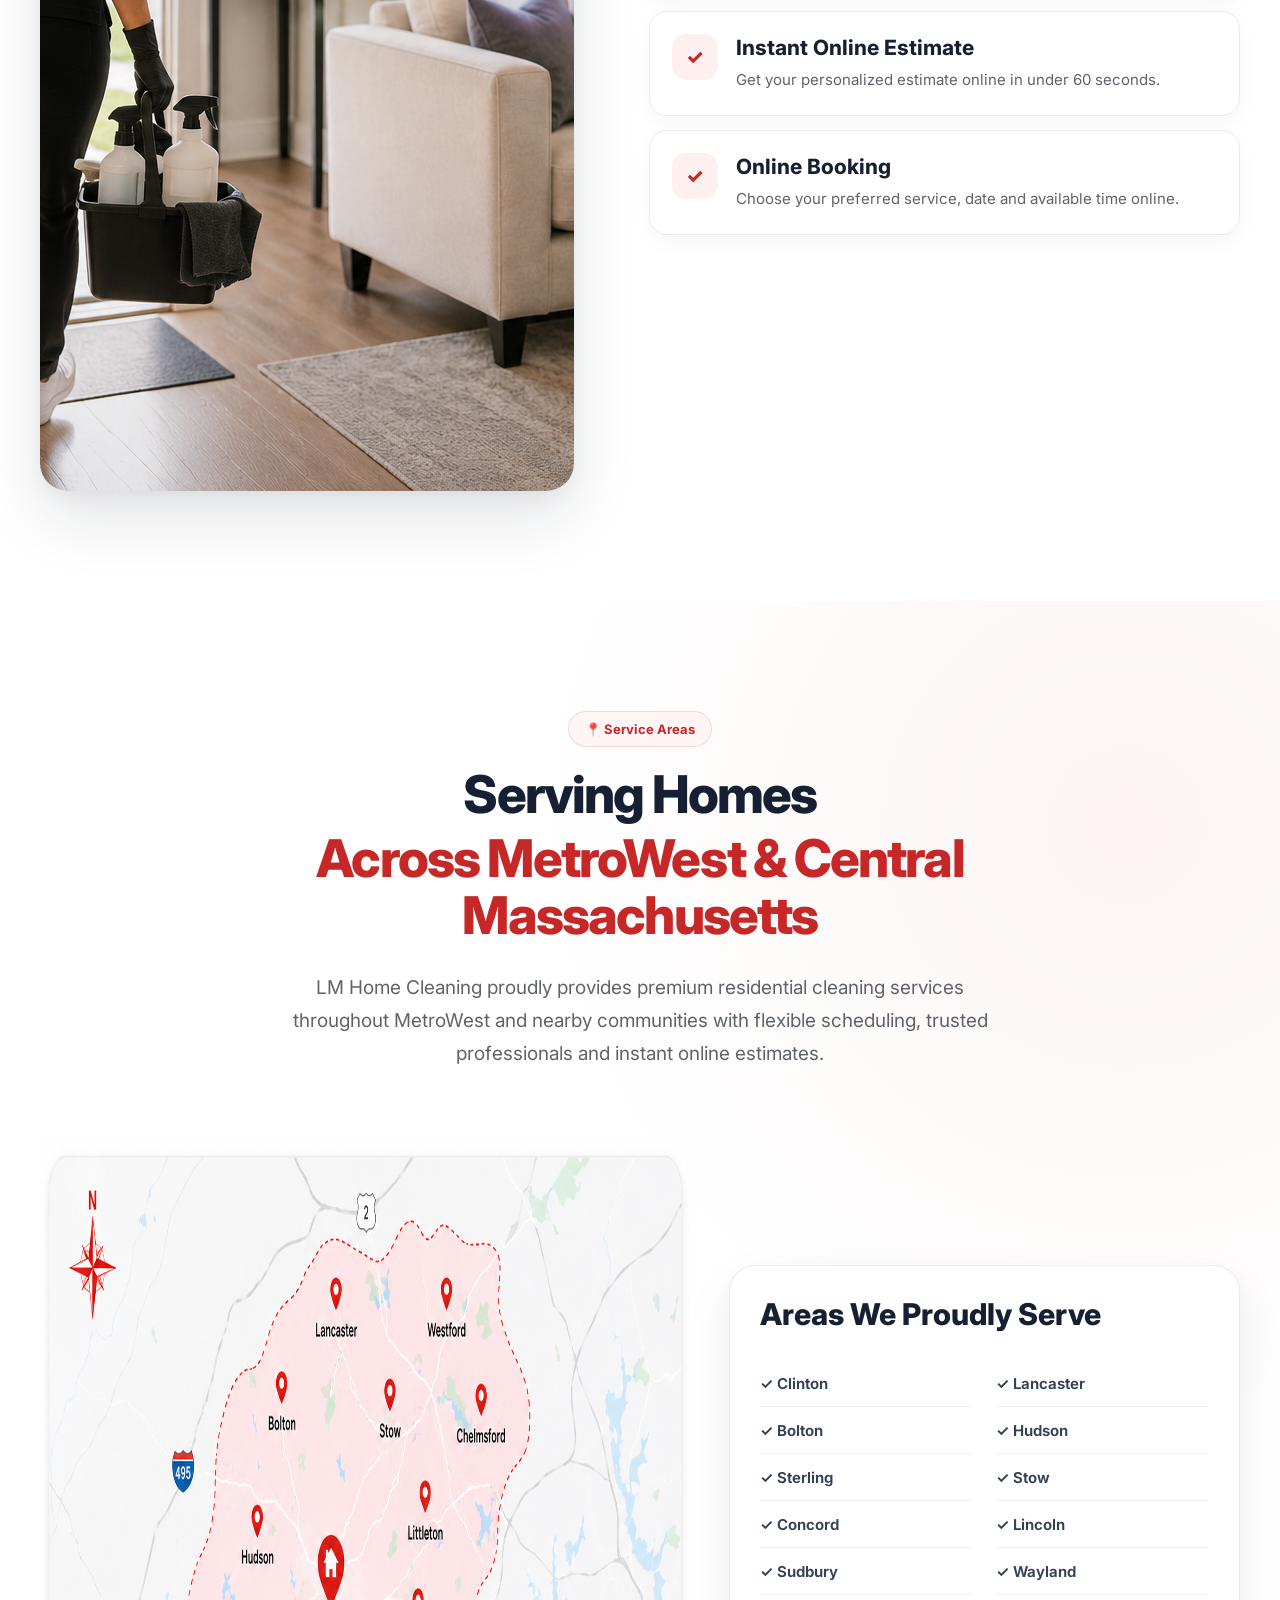
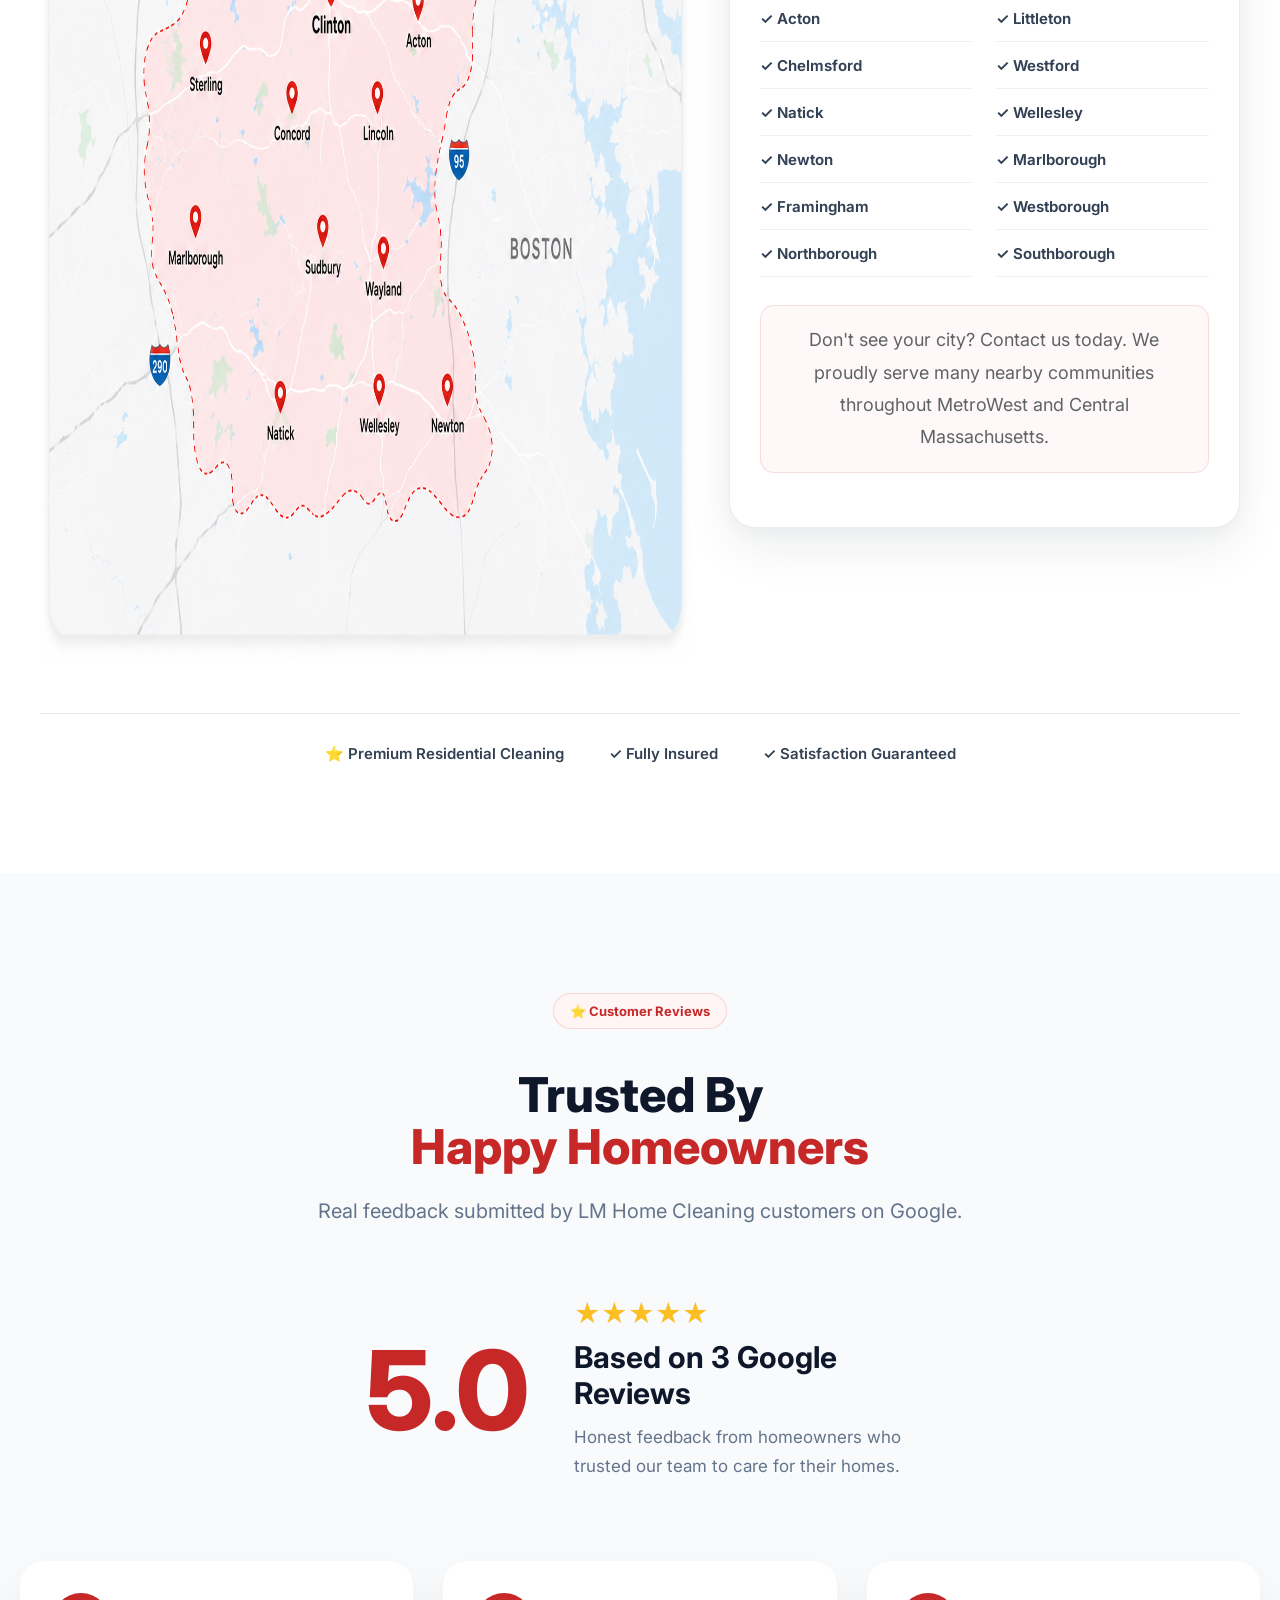
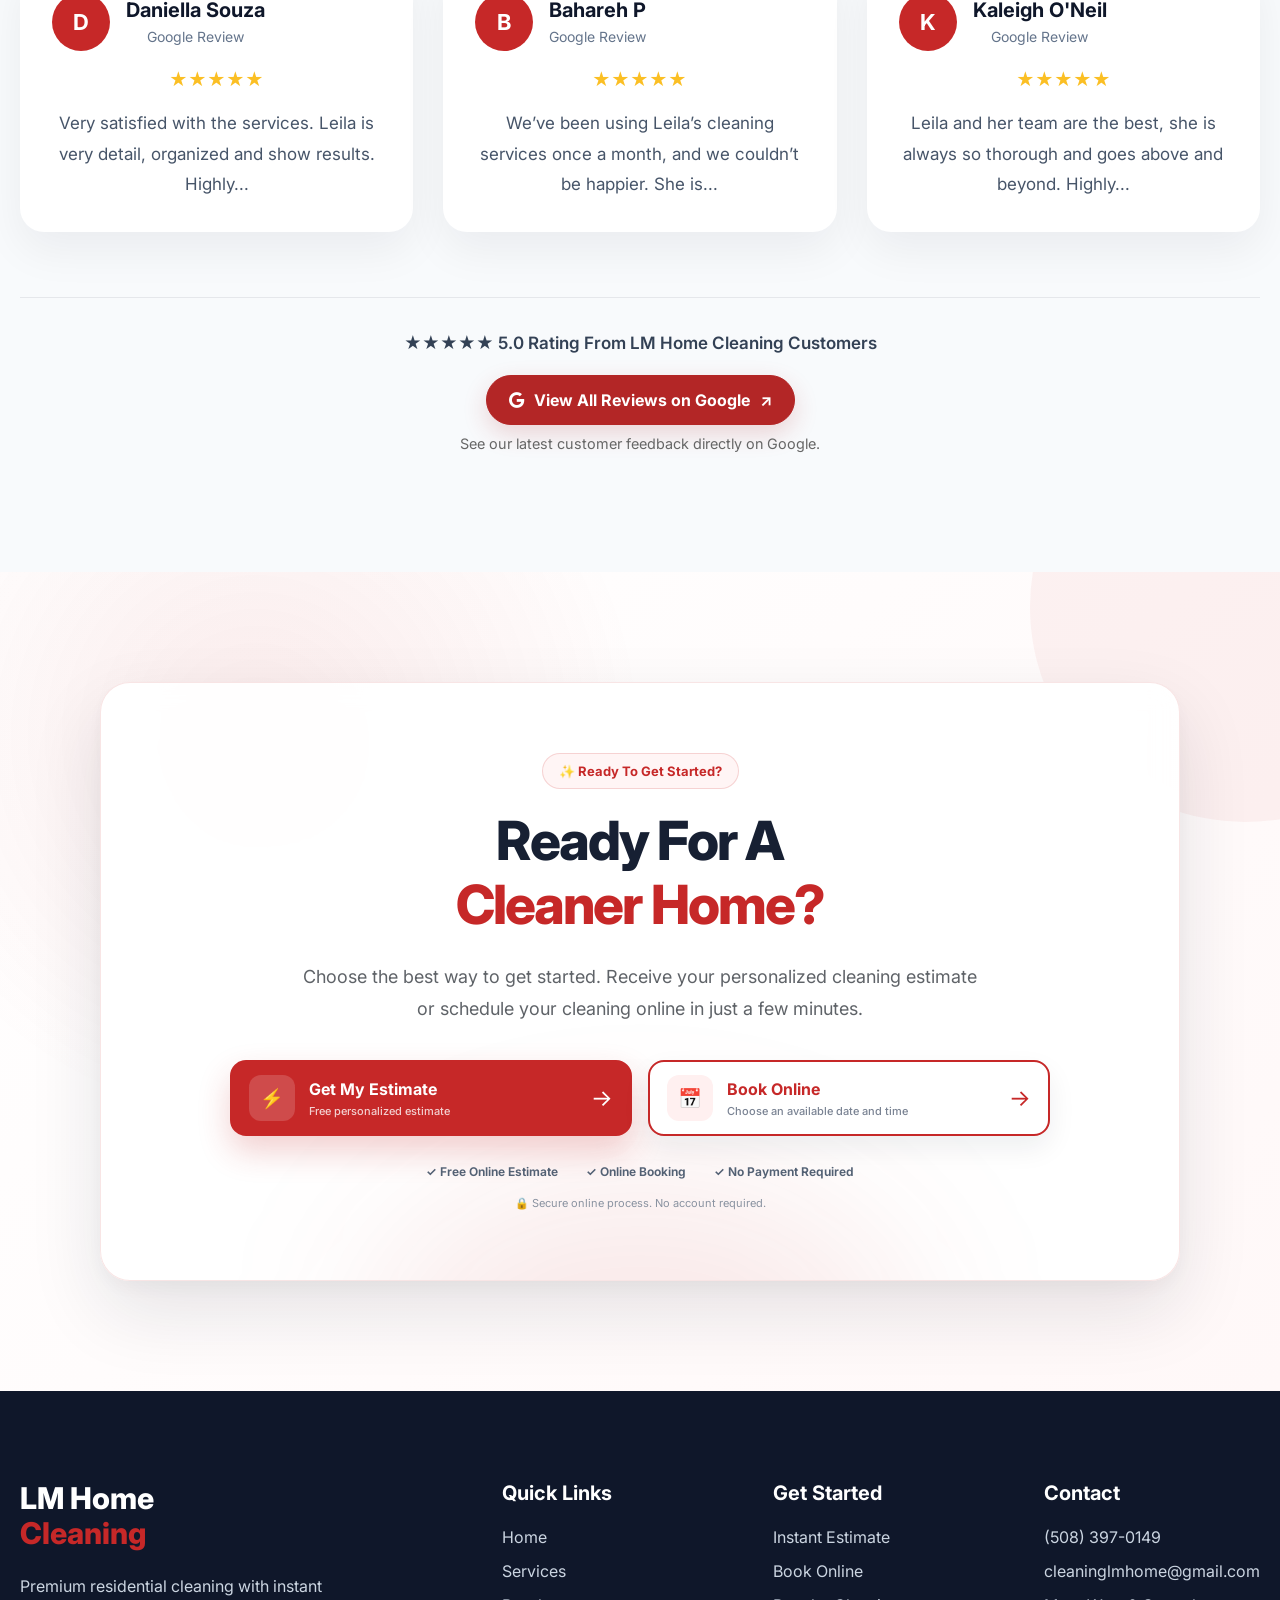
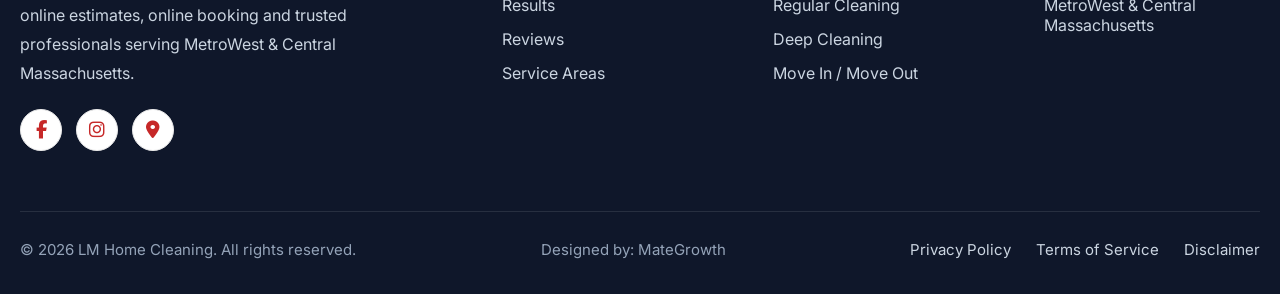
==== commit c1aab0ab: "update" ====
--- a/index.html
+++ b/index.html
@@ -1082,37 +1082,6 @@
 
             </div>
 
-            <div class="result-review">
-
-                <div class="result-review-stars">
-                    ★★★★★
-                </div>
-
-                <blockquote>
-                    “My kitchen looked brand new after the cleaning.”
-                </blockquote>
-
-                <div class="result-review-author">
-
-                    <span class="result-review-avatar">
-                        SM
-                    </span>
-
-                    <div>
-
-                        <strong>
-                            Sarah M.
-                        </strong>
-
-                        <span>
-                            Framingham, MA
-                        </span>
-
-                    </div>
-
-                </div>
-
-            </div>
 
         </article>
 
@@ -1204,37 +1173,6 @@
 
             </div>
 
-            <div class="result-review">
-
-                <div class="result-review-stars">
-                    ★★★★★
-                </div>
-
-                <blockquote>
-                    “The bathroom has never looked this clean.”
-                </blockquote>
-
-                <div class="result-review-author">
-
-                    <span class="result-review-avatar">
-                        JT
-                    </span>
-
-                    <div>
-
-                        <strong>
-                            Jessica T.
-                        </strong>
-
-                        <span>
-                            Natick, MA
-                        </span>
-
-                    </div>
-
-                </div>
-
-            </div>
 
         </article>
 
@@ -1326,37 +1264,6 @@
 
             </div>
 
-            <div class="result-review">
-
-                <div class="result-review-stars">
-                    ★★★★★
-                </div>
-
-                <blockquote>
-                    “We got our full deposit back.”
-                </blockquote>
-
-                <div class="result-review-author">
-
-                    <span class="result-review-avatar">
-                        MR
-                    </span>
-
-                    <div>
-
-                        <strong>
-                            Michael R.
-                        </strong>
-
-                        <span>
-                            Boston, MA
-                        </span>
-
-                    </div>
-
-                </div>
-
-            </div>
 
         </article>
 
@@ -1448,37 +1355,6 @@
 
             </div>
 
-            <div class="result-review">
-
-                <div class="result-review-stars">
-                    ★★★★★
-                </div>
-
-                <blockquote>
-                    “Every bit of construction dust was gone. The house was move-in ready the same day.”
-                </blockquote>
-
-                <div class="result-review-author">
-
-                    <span class="result-review-avatar">
-                        ES
-                    </span>
-
-                    <div>
-
-                        <strong>
-                            Emily S.
-                        </strong>
-
-                        <span>
-                            Newton, MA
-                        </span>
-
-                    </div>
-
-                </div>
-
-            </div>
 
         </article>
 
@@ -2281,7 +2157,7 @@
 
         <p class="section-description">
 
-            Real experiences from homeowners across Boston & MetroWest.
+            Real feedback submitted by LM Home Cleaning customers on Google.
 
         </p>
 
@@ -2291,7 +2167,7 @@
 
             <div class="rating-number">
 
-                4.9
+                5.0
 
             </div>
 
@@ -2305,7 +2181,7 @@
 
                 <h3>
 
-                    Average Customer Rating
+                    Based on 3 Google Reviews
 
                 </h3>
 
@@ -2330,15 +2206,15 @@
 
                     <div class="avatar">
 
-                        S
+                        D
 
                     </div>
 
                     <div>
 
-                        <h4>Sarah M.</h4>
-
-                        <span>Newton, MA</span>
+                        <h4>Daniella Souza</h4>
+
+                        <span>Google Review</span>
 
                     </div>
 
@@ -2352,8 +2228,8 @@
 
                 <p>
 
-                    The estimate was accurate, the team arrived on time
-                    and my kitchen looked absolutely spotless.
+                    Very satisfied with the services. Leila is very detail,
+                    organized and show results. Highly...
 
                 </p>
 
@@ -2365,15 +2241,15 @@
 
                     <div class="avatar">
 
-                        J
+                        B
 
                     </div>
 
                     <div>
 
-                        <h4>Jessica T.</h4>
-
-                        <span>Framingham, MA</span>
+                        <h4>Bahareh P</h4>
+
+                        <span>Google Review</span>
 
                     </div>
 
@@ -2387,8 +2263,8 @@
 
                 <p>
 
-                    Booking online was incredibly easy and the cleaners
-                    were friendly, professional and efficient.
+                    We’ve been using Leila’s cleaning services once a month,
+                    and we couldn’t be happier. She is...
 
                 </p>
 
@@ -2400,15 +2276,15 @@
 
                     <div class="avatar">
 
-                        M
+                        K
 
                     </div>
 
                     <div>
 
-                        <h4>Michael R.</h4>
-
-                        <span>Boston, MA</span>
+                        <h4>Kaleigh O'Neil</h4>
+
+                        <span>Google Review</span>
 
                     </div>
 
@@ -2422,8 +2298,8 @@
 
                 <p>
 
-                    Outstanding experience from start to finish.
-                    Definitely recommending them to family and friends.
+                    Leila and her team are the best, she is always so thorough
+                    and goes above and beyond. Highly...
 
                 </p>
 
@@ -2433,7 +2309,25 @@
 
         <div class="reviews-footer">
 
-            ★★★★★ Trusted By Homeowners Across Boston & MetroWest
+            ★★★★★ 5.0 Rating From LM Home Cleaning Customers
+
+        </div>
+
+        <div class="reviews-google-action">
+
+            <a class="reviews-google-button"
+               href="https://share.google/0XouHVhkxx6EF4Y42"
+               target="_blank"
+               rel="noopener noreferrer"
+               aria-label="View all LM Home Cleaning reviews on Google">
+
+                <i class="fab fa-google" aria-hidden="true"></i>
+                <span>View All Reviews on Google</span>
+                <span aria-hidden="true">↗</span>
+
+            </a>
+
+            <p>See our latest customer feedback directly on Google.</p>
 
         </div>
 
--- a/assets/css/style.css
+++ b/assets/css/style.css
@@ -125,3 +125,64 @@
         transition: none;
     }
 }
+
+/* ==========================================================
+GOOGLE REVIEWS — VERIFICATION LINK
+========================================================== */
+
+.reviews-google-action {
+    display: grid;
+    justify-items: center;
+    gap: 10px;
+    margin-top: 22px;
+    text-align: center;
+}
+
+.reviews-google-button {
+    display: inline-flex;
+    align-items: center;
+    justify-content: center;
+    gap: 10px;
+    min-height: 50px;
+    padding: 12px 22px;
+    color: #ffffff;
+    background: #b32626;
+    border: 1px solid #b32626;
+    border-radius: 999px;
+    box-shadow: 0 9px 24px rgba(179, 38, 38, 0.18);
+    font-weight: 700;
+    text-decoration: none;
+    transition: transform 180ms ease, background-color 180ms ease, box-shadow 180ms ease;
+}
+
+.reviews-google-button:hover,
+.reviews-google-button:focus-visible {
+    color: #ffffff;
+    background: #8f1f1f;
+    transform: translateY(-2px);
+    box-shadow: 0 12px 28px rgba(143, 31, 31, 0.24);
+}
+
+.reviews-google-button:focus-visible {
+    outline: 3px solid rgba(179, 38, 38, 0.25);
+    outline-offset: 3px;
+}
+
+.reviews-google-action p {
+    margin: 0;
+    color: #666666;
+    font-size: 0.9rem;
+}
+
+@media (max-width: 600px) {
+    .reviews-google-button {
+        width: 100%;
+        max-width: 330px;
+    }
+}
+
+@media (prefers-reduced-motion: reduce) {
+    .reviews-google-button {
+        transition: none;
+    }
+}
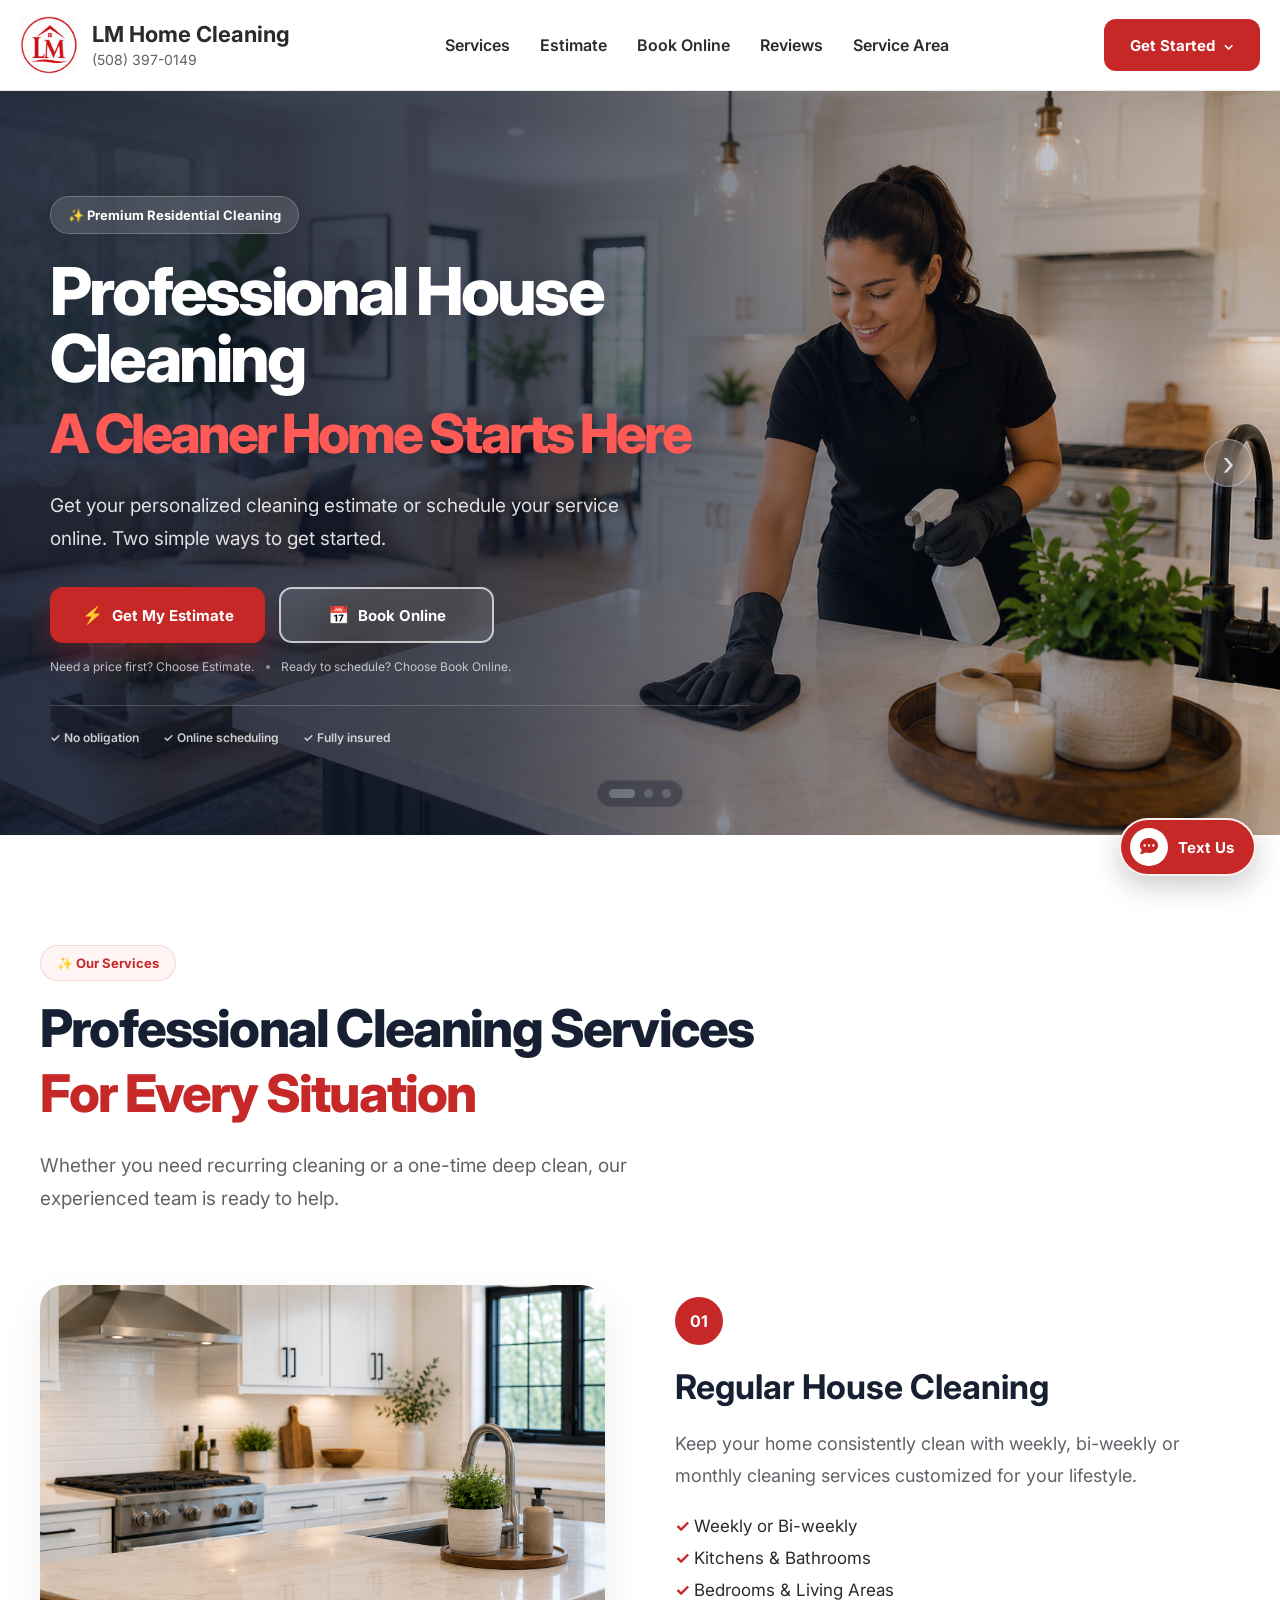
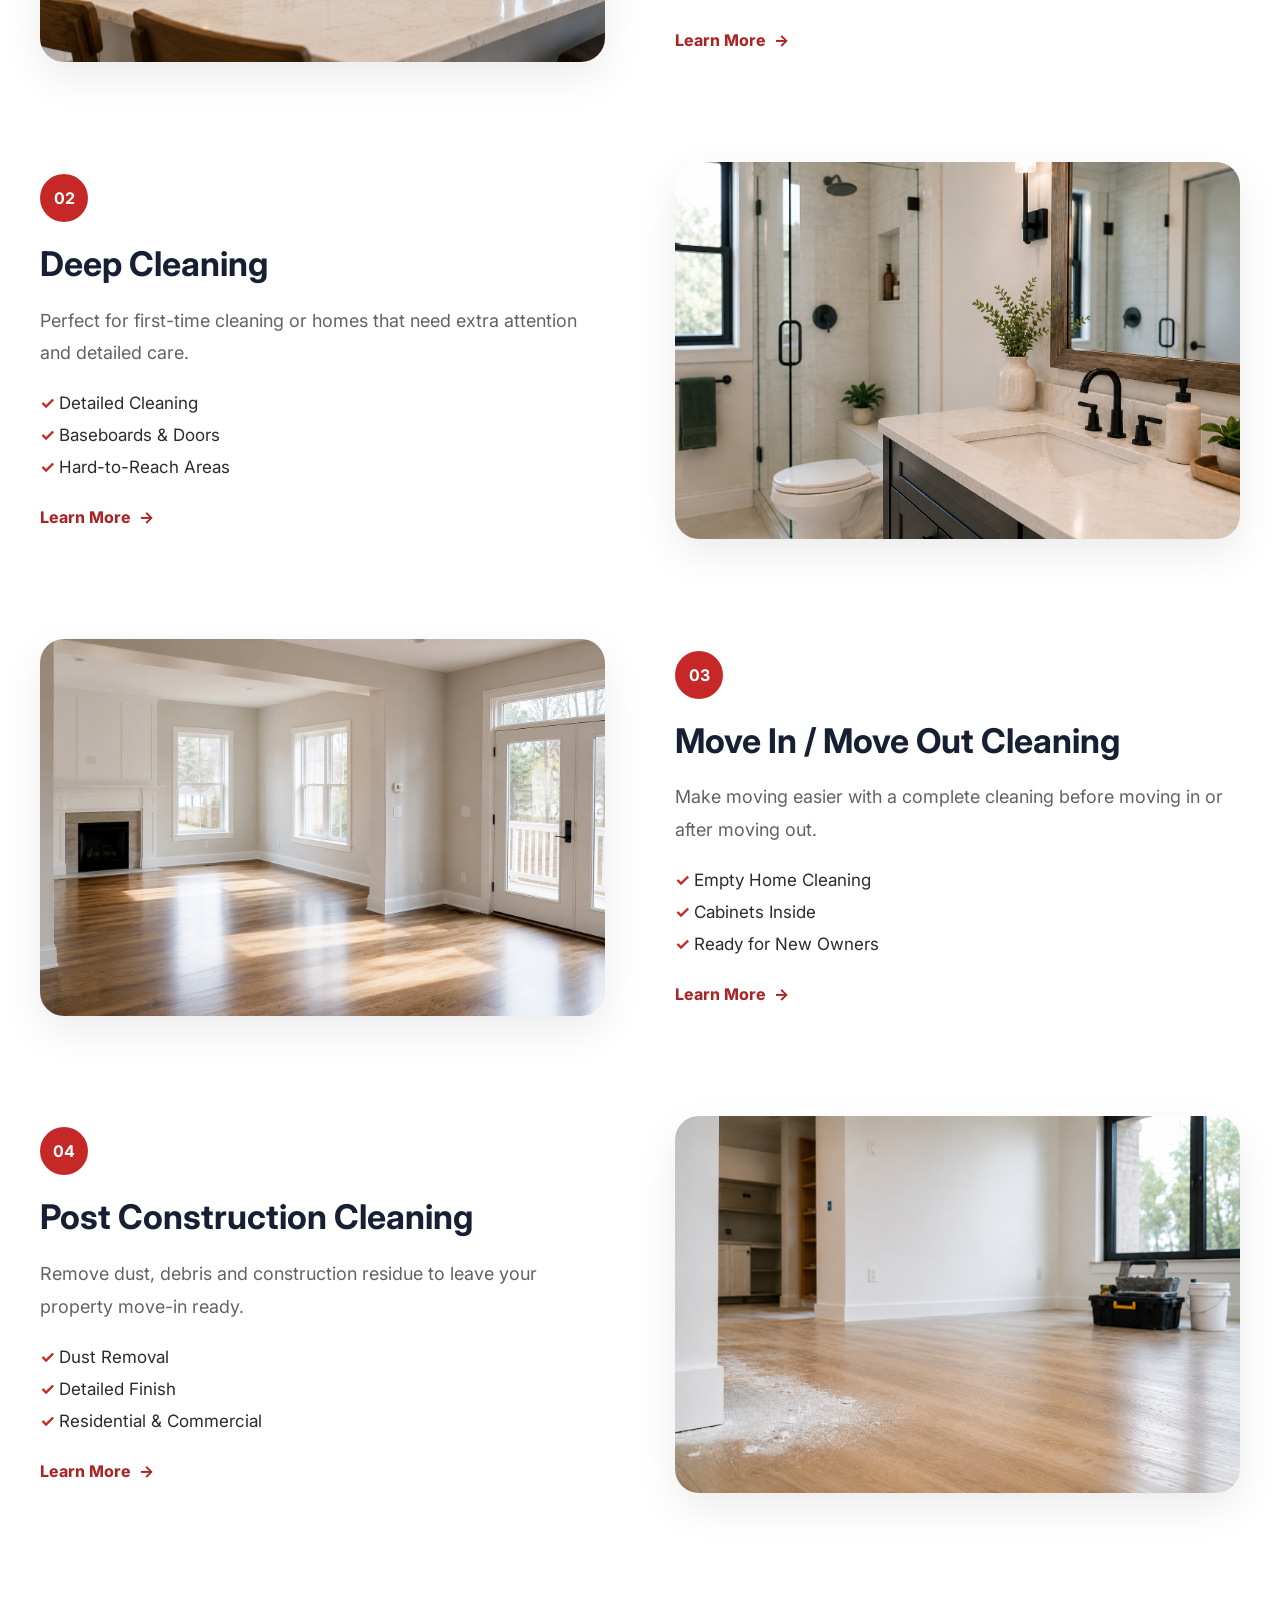
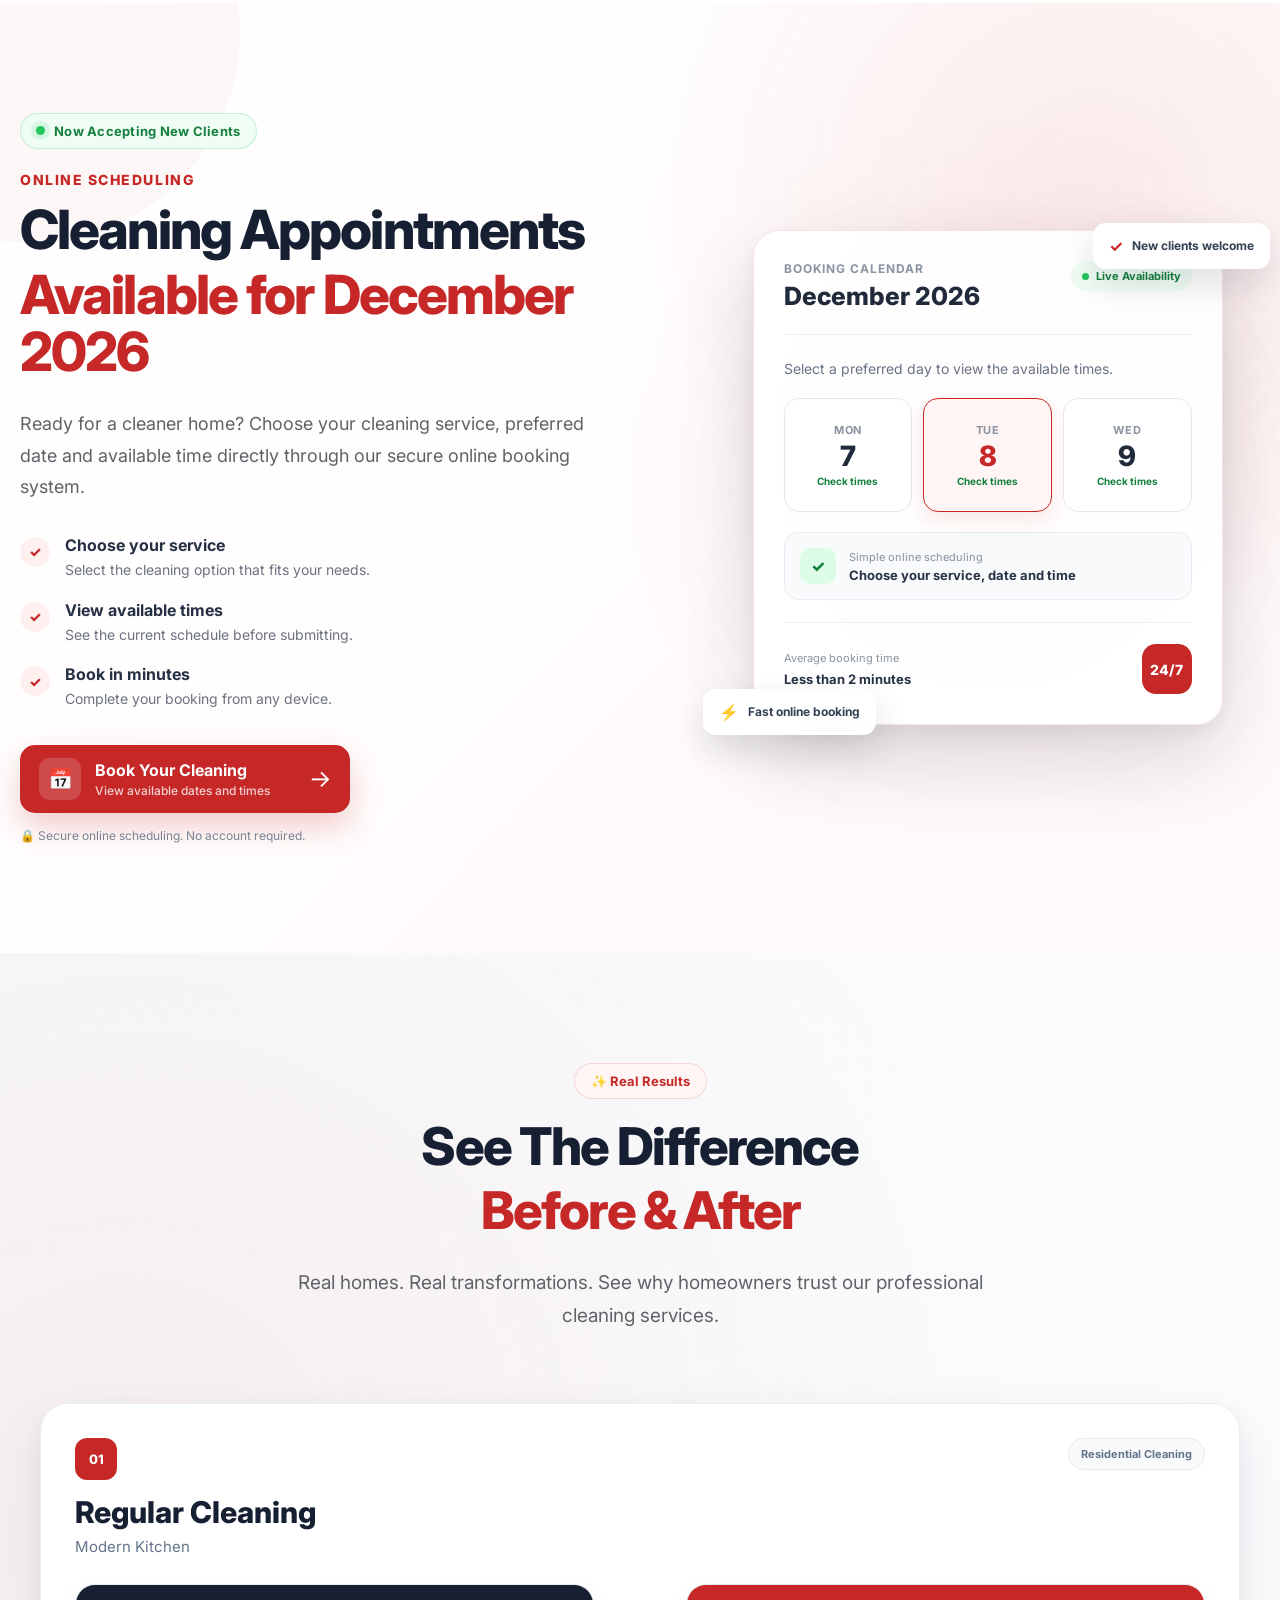
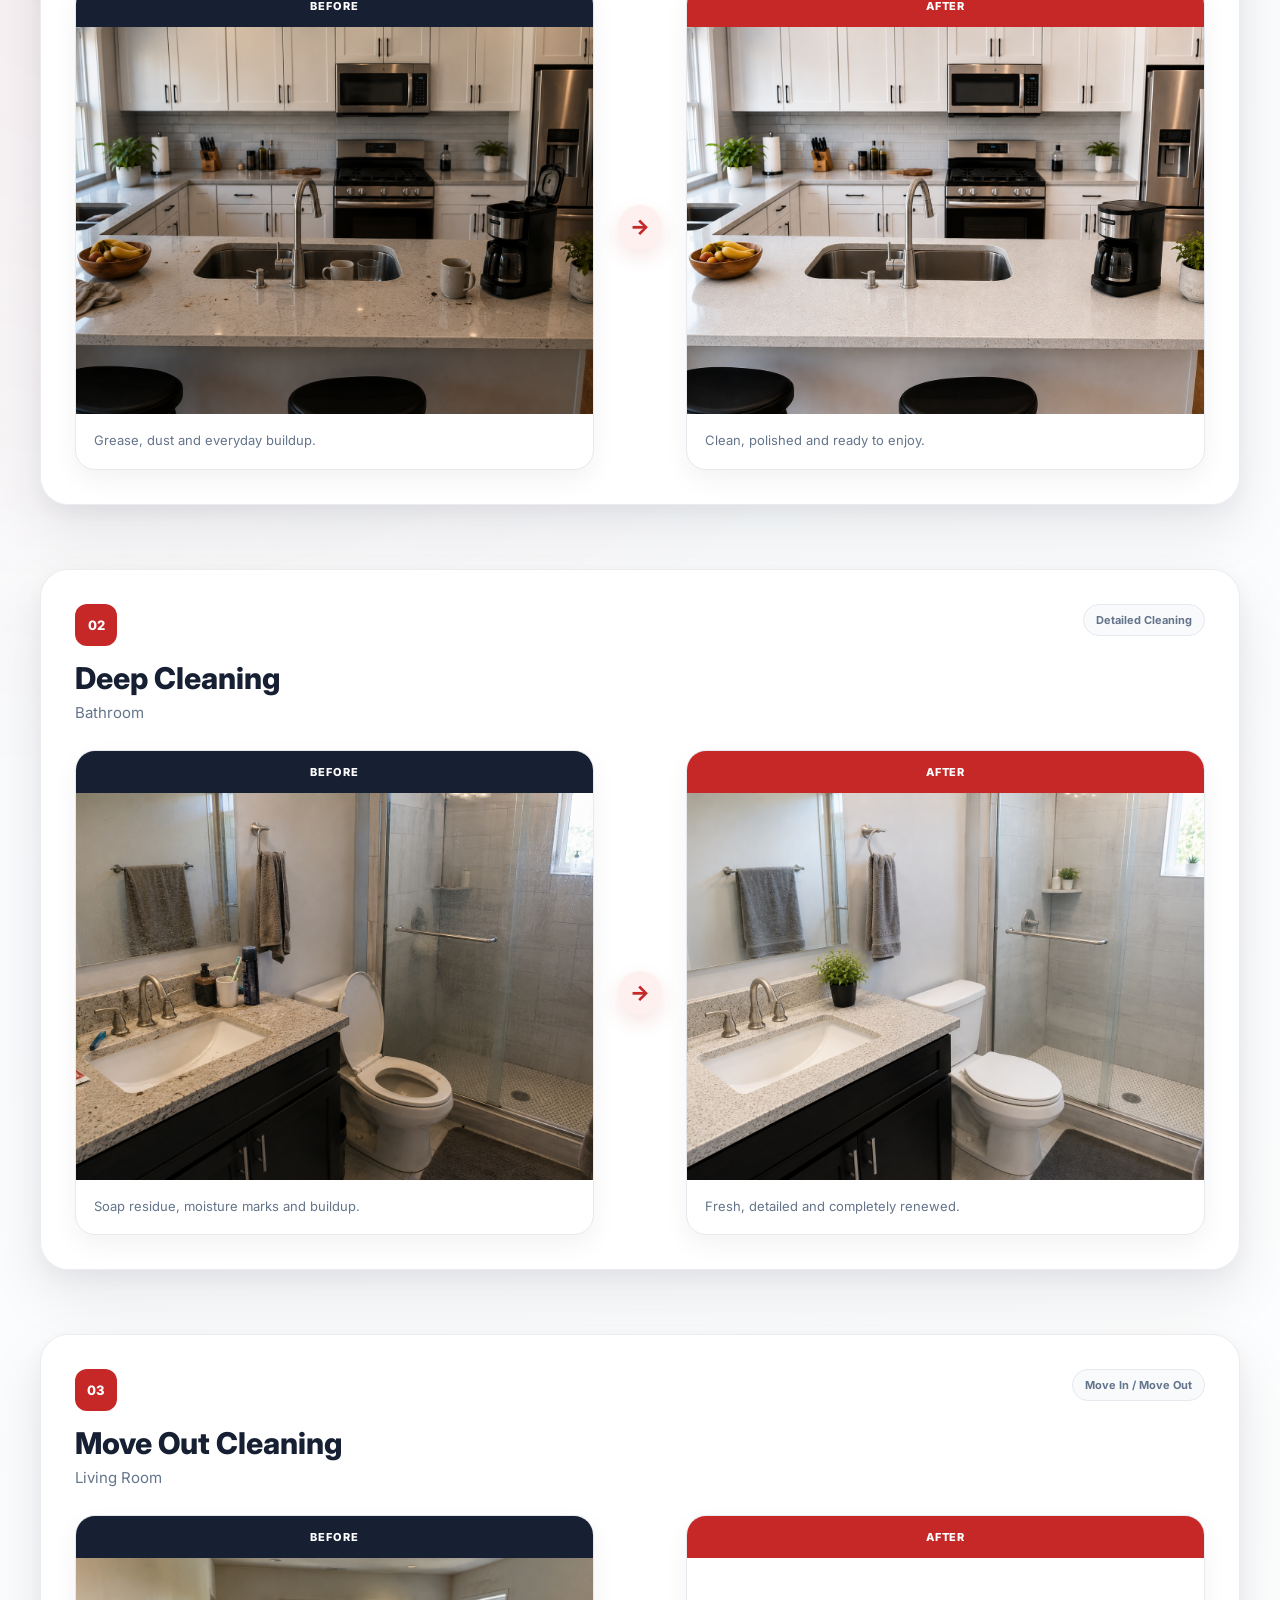
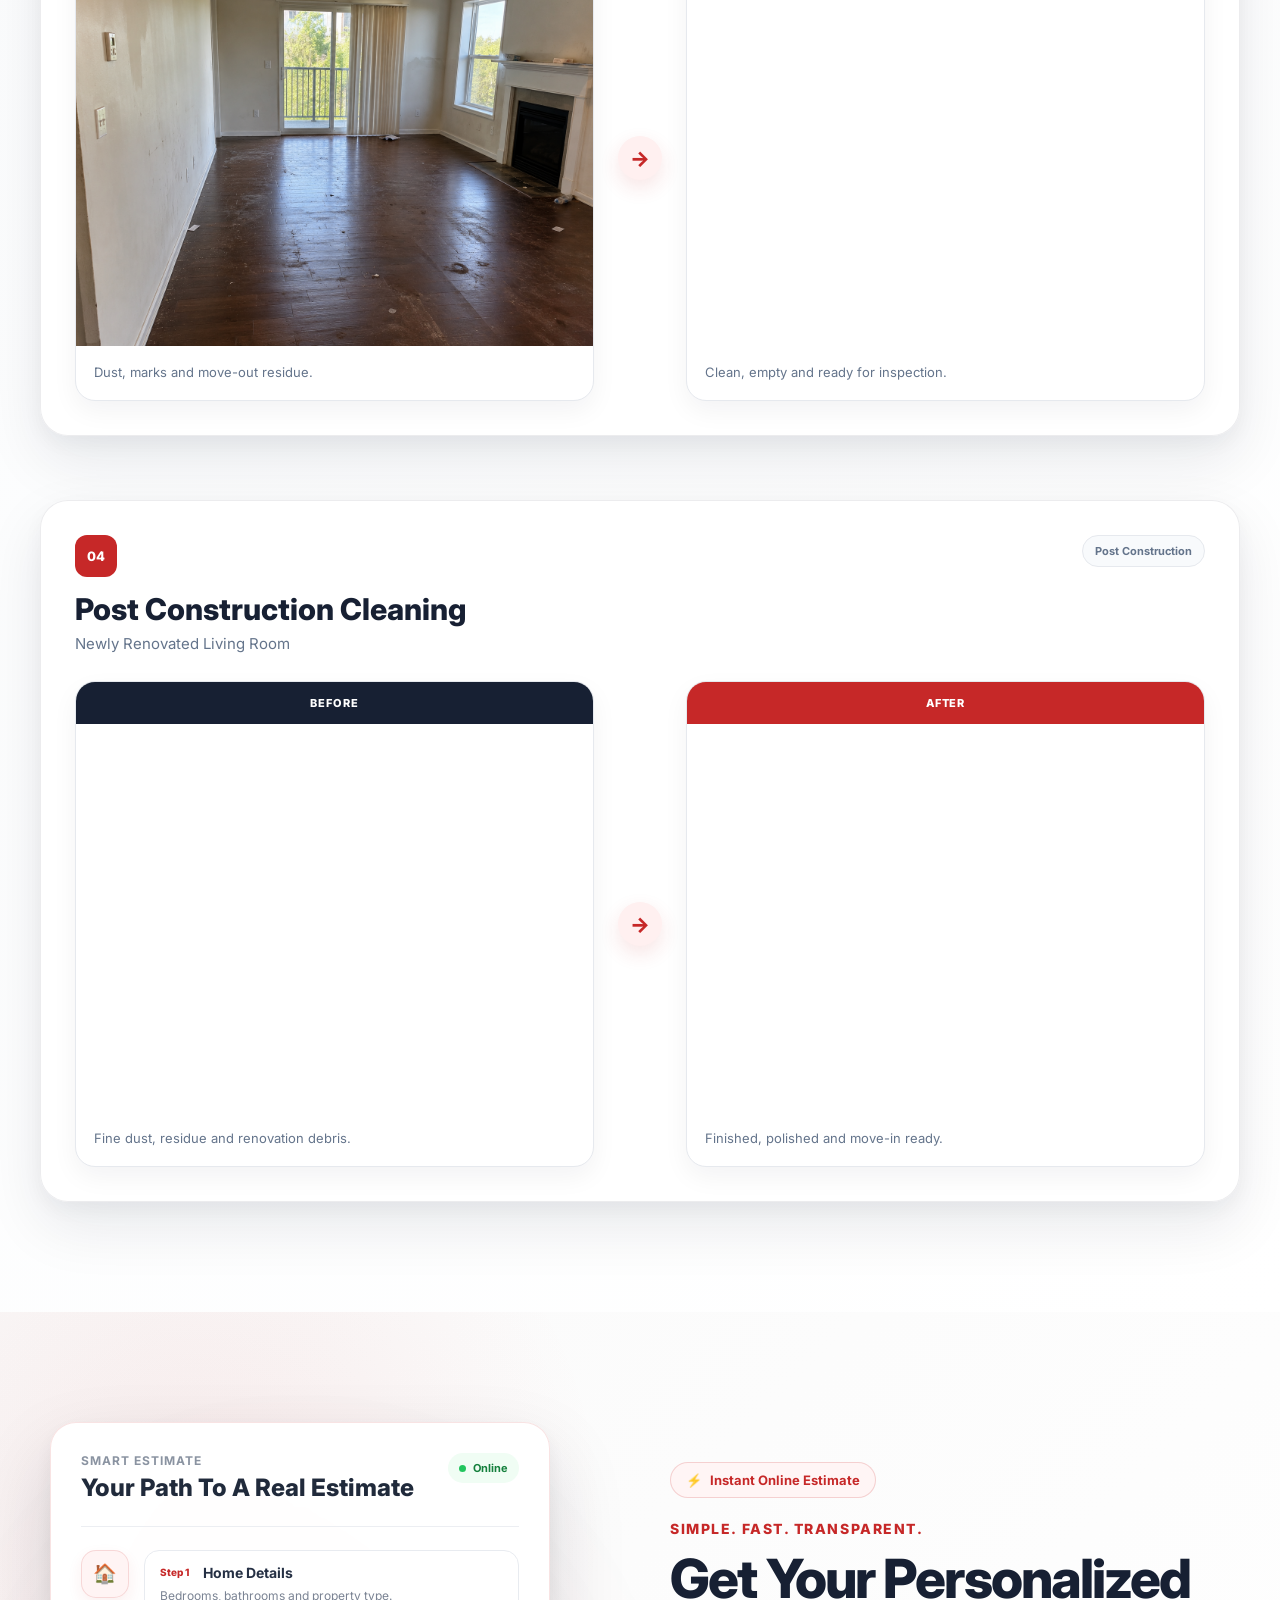
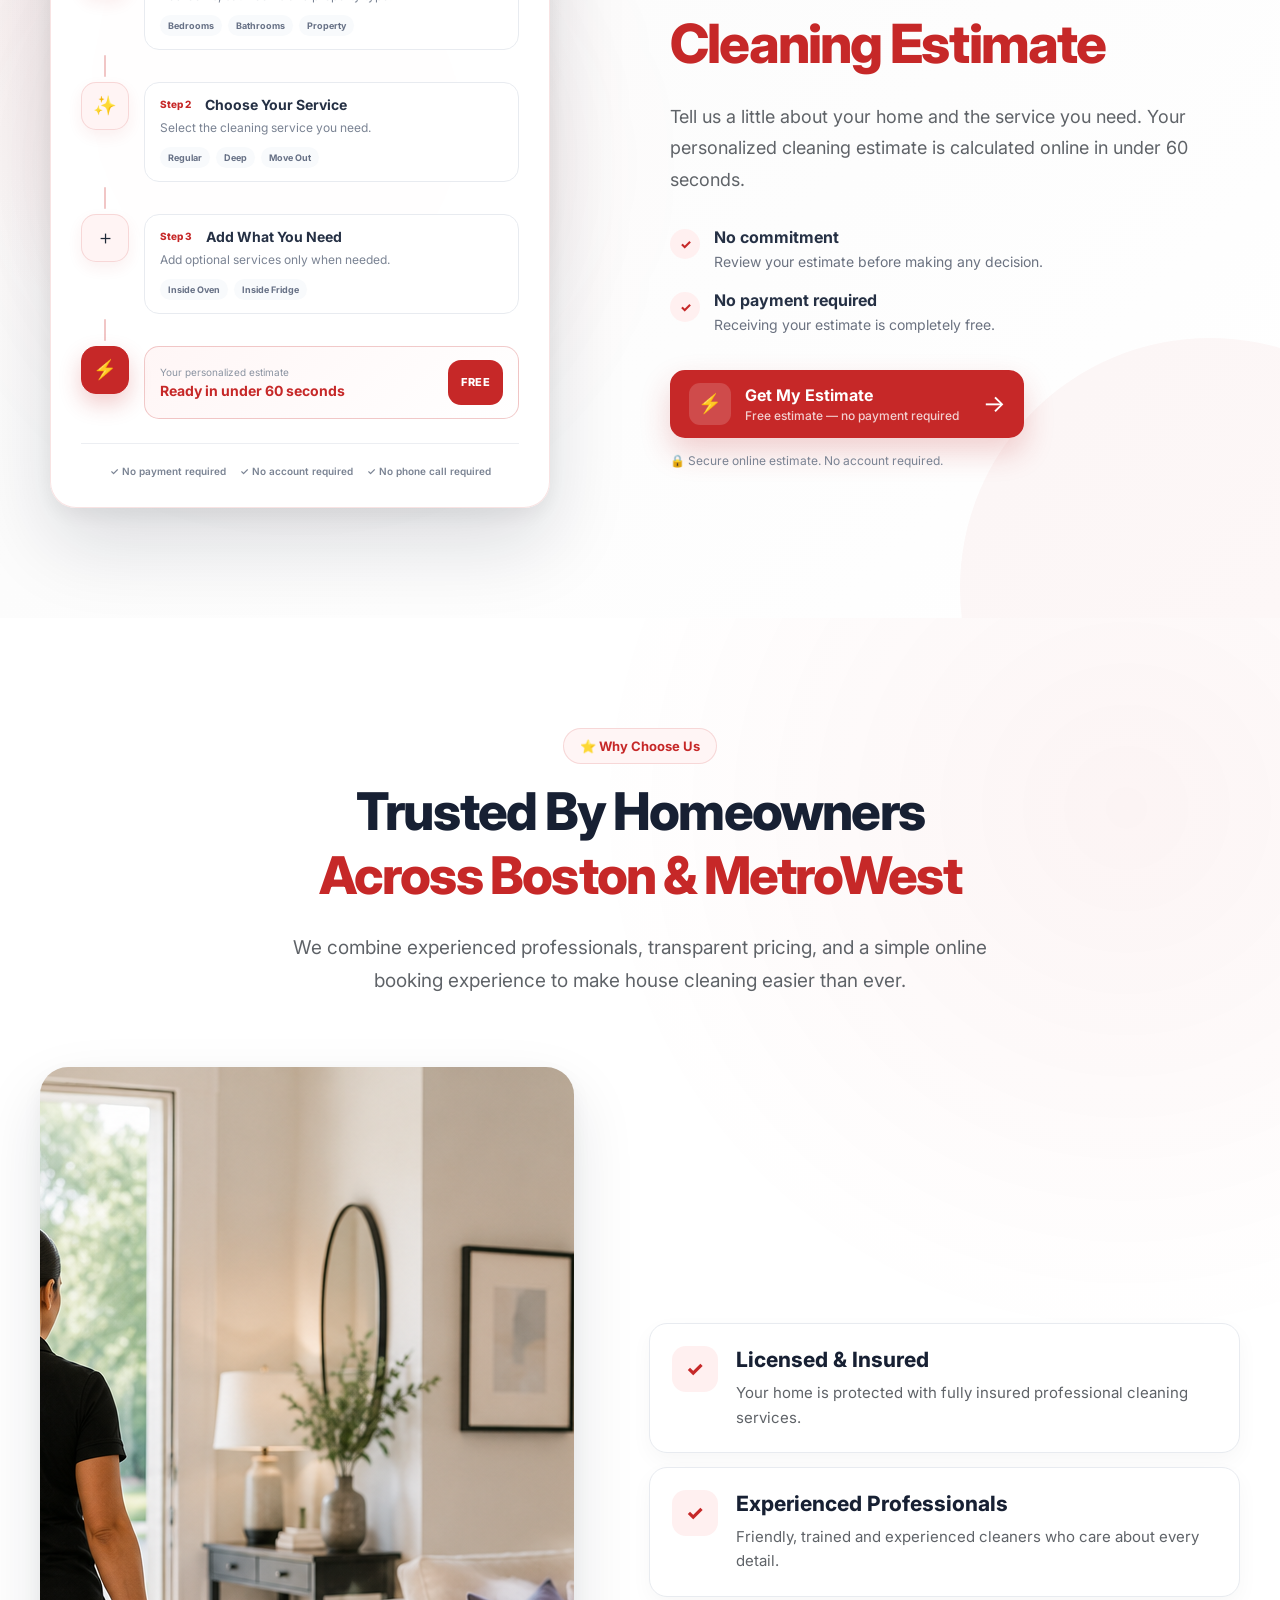
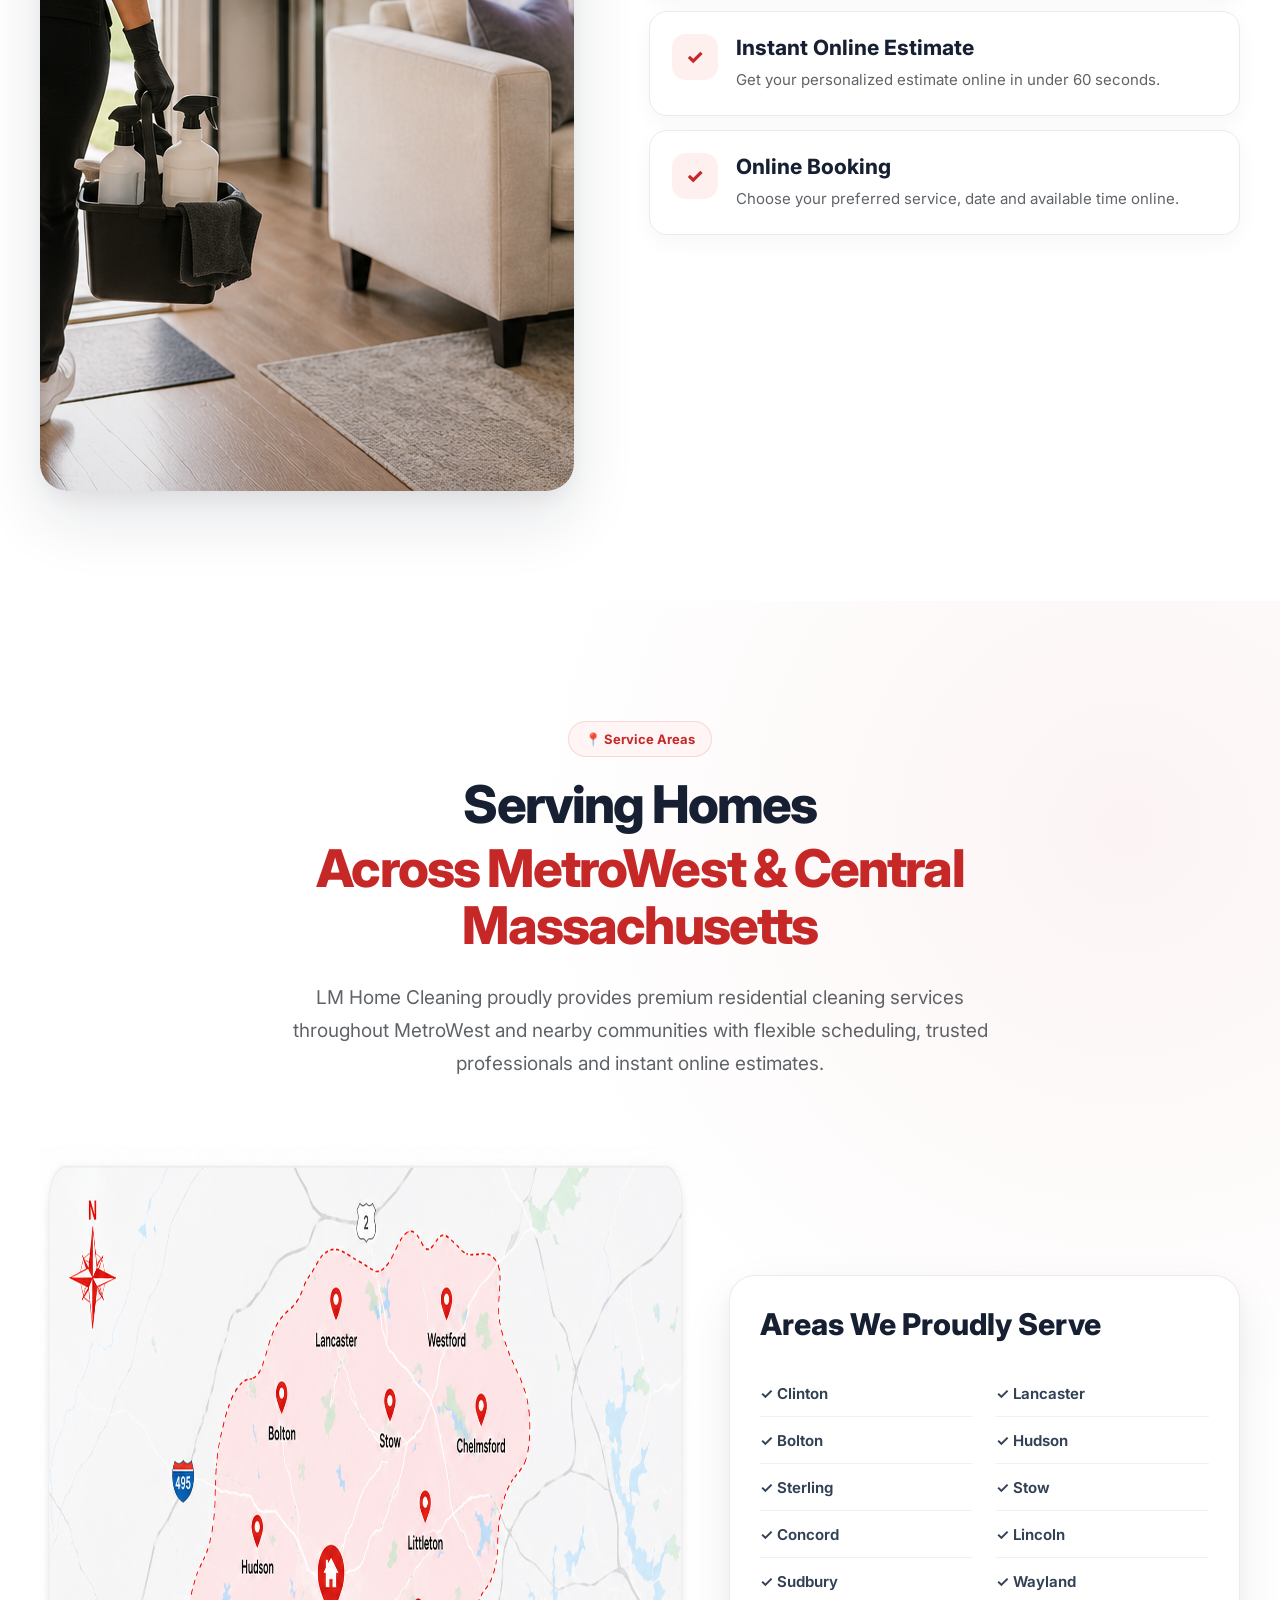
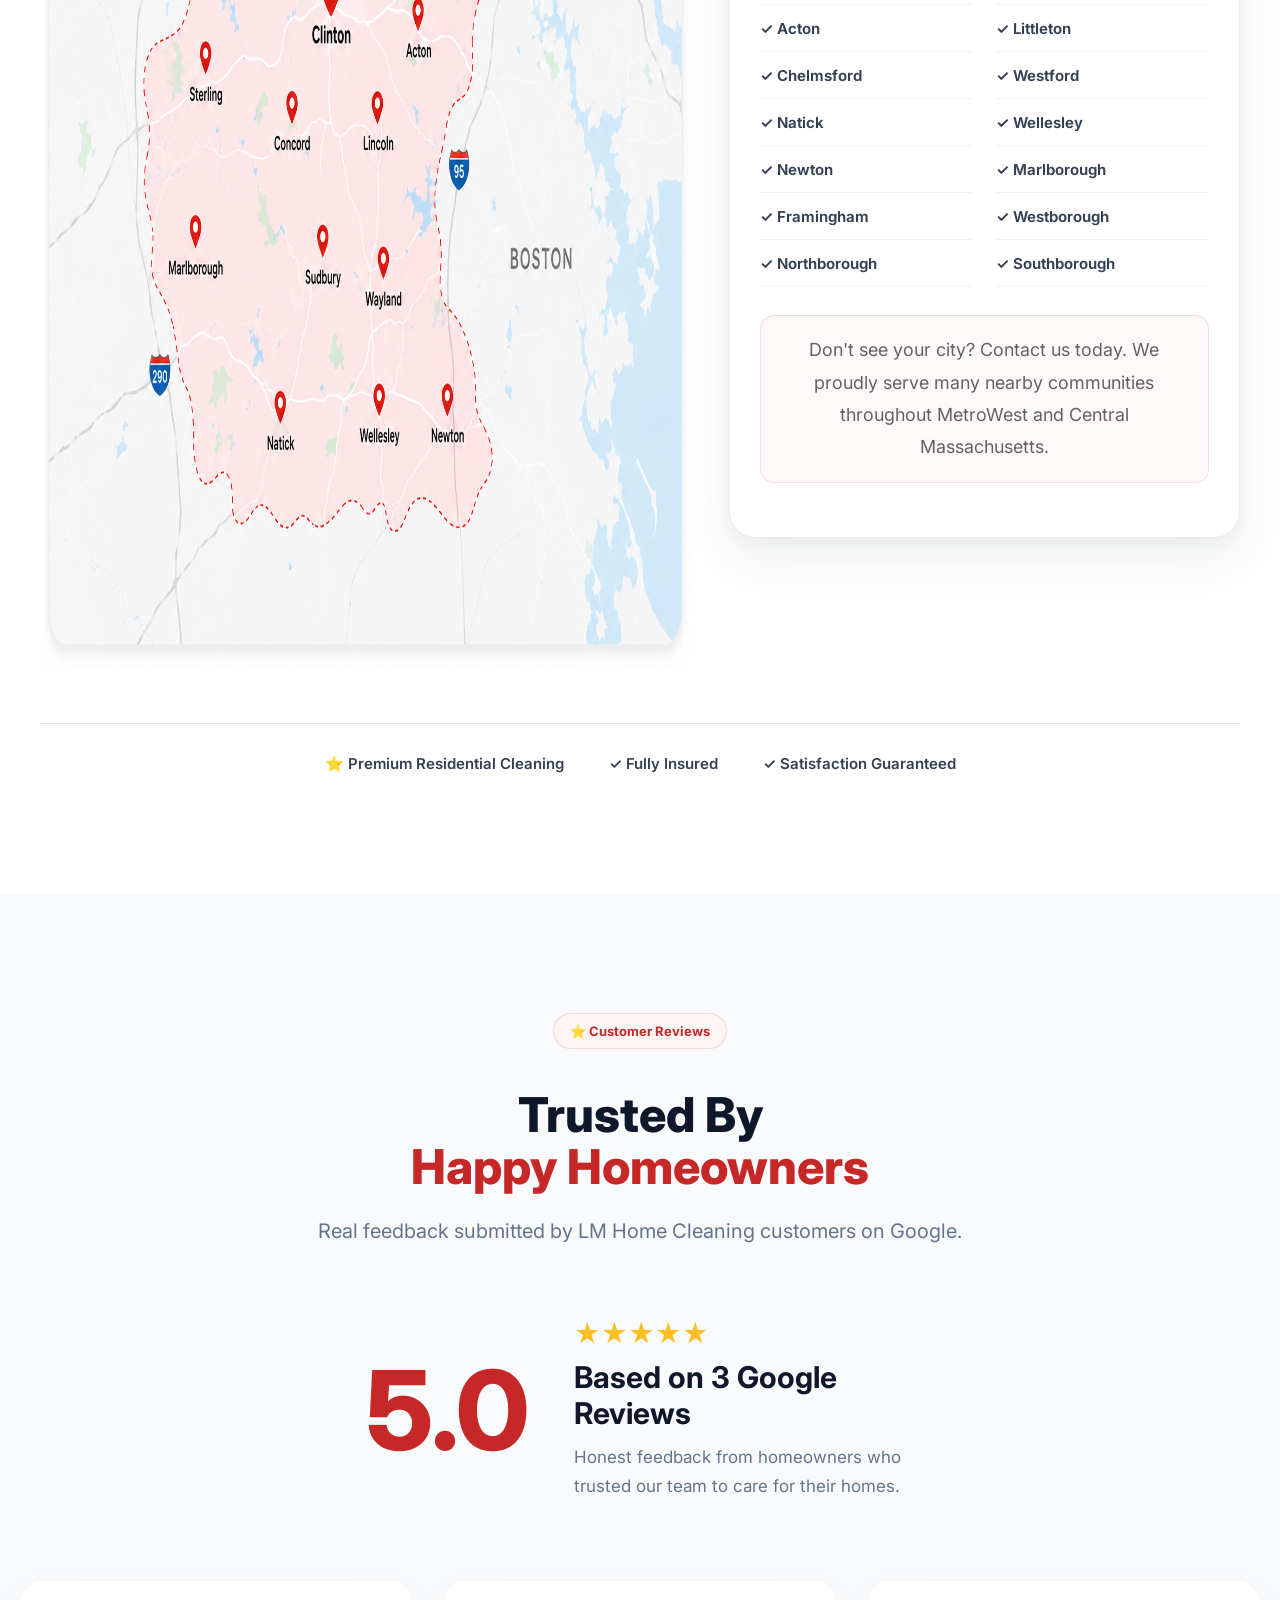
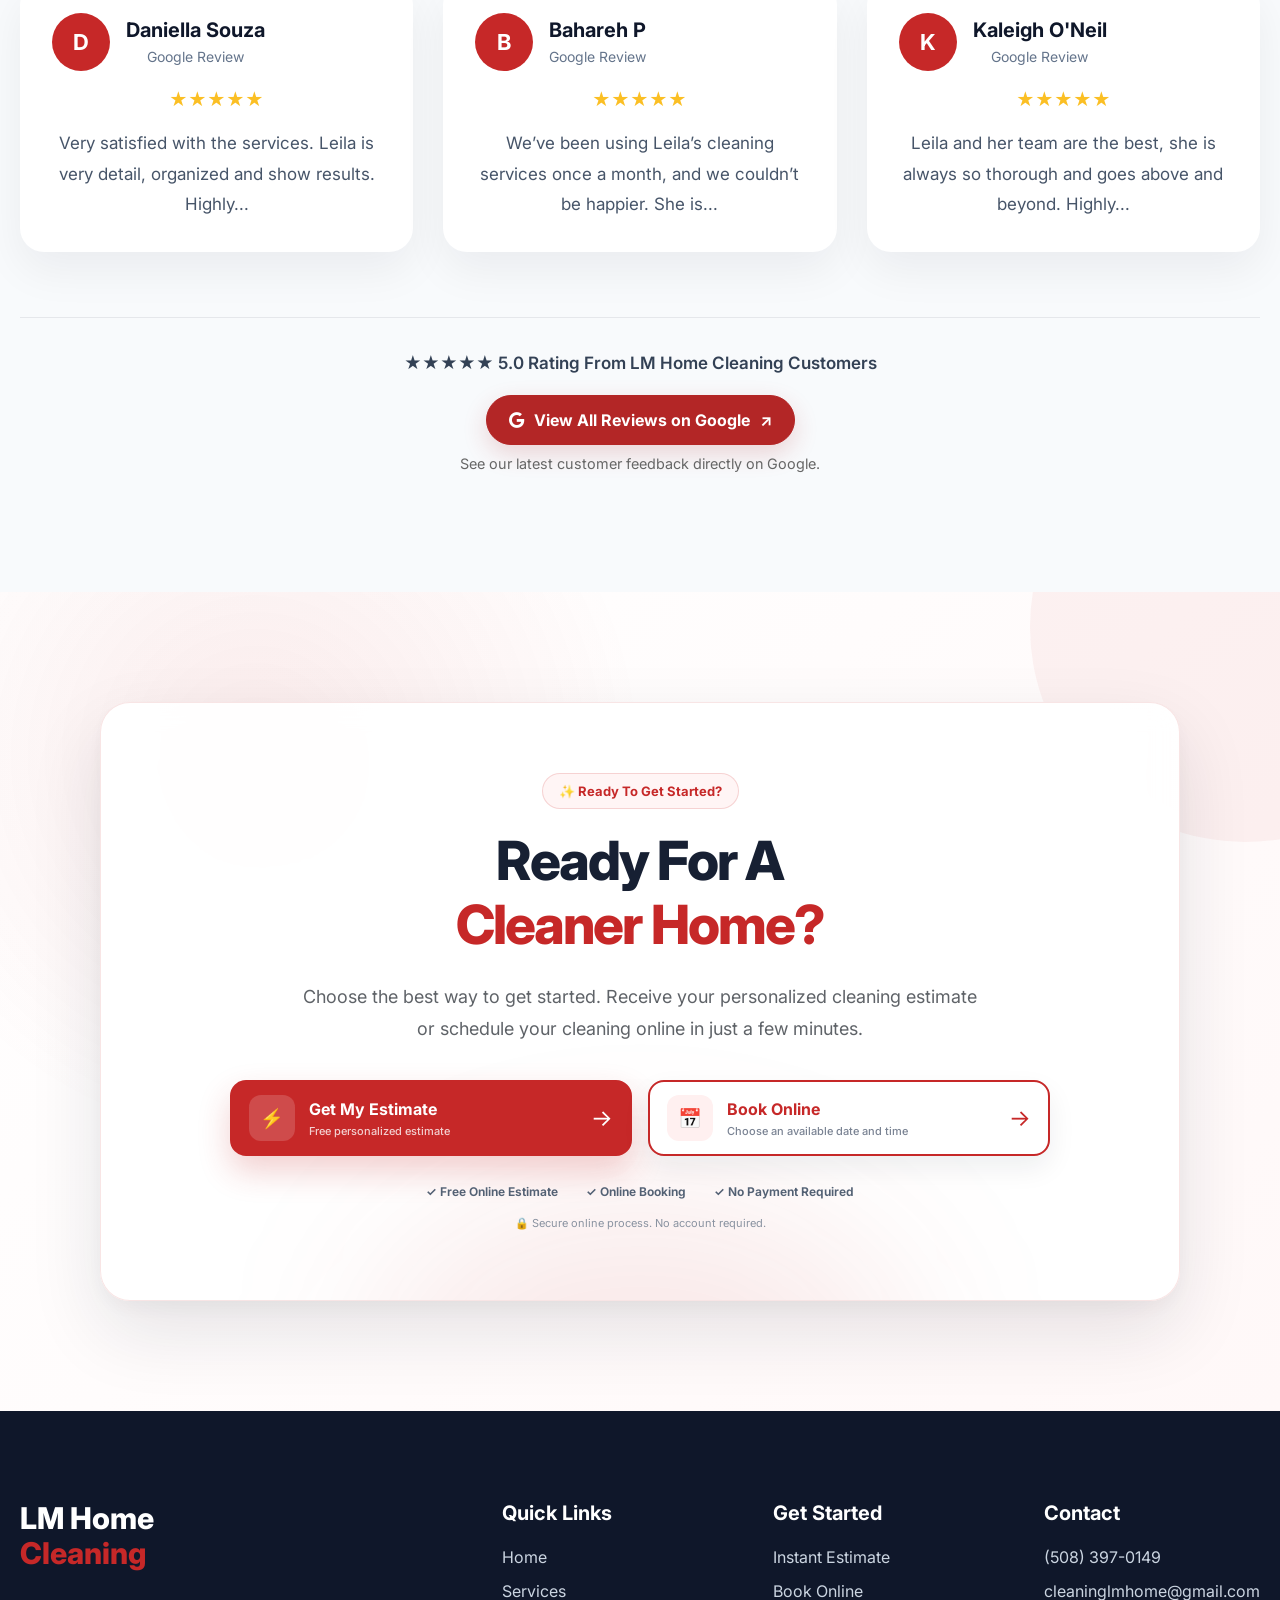
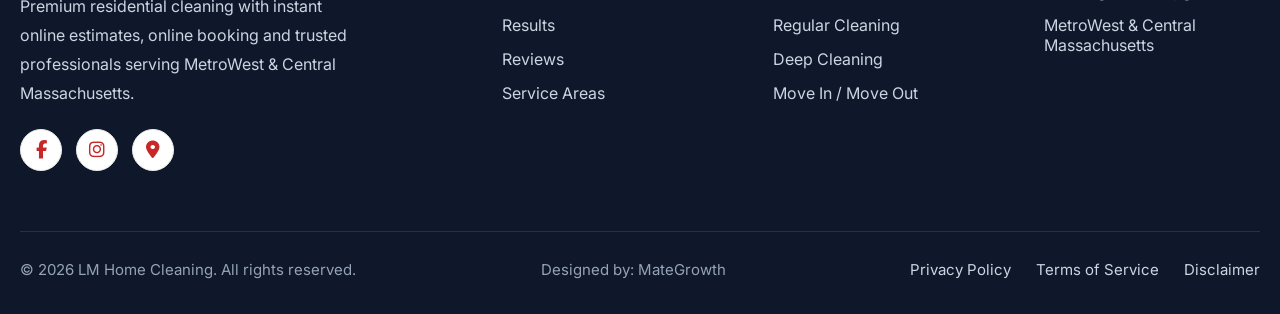
==== commit 6ecb2c9b: "update" ====
--- a/index.html
+++ b/index.html
@@ -596,7 +596,7 @@
 
                 <span>01</span>
 
-                <h3>Regular House Cleaning</h3>
+                <h3><a href="/regular-house-cleaning.html">Regular House Cleaning</a></h3>
 
                 <p>
                     Keep your home consistently clean with weekly,
@@ -609,6 +609,8 @@
                     <li>Kitchens & Bathrooms</li>
                     <li>Bedrooms & Living Areas</li>
                 </ul>
+
+                <a class="service-learn-more" href="/regular-house-cleaning.html">Learn More <span>→</span></a>
 
             </div>
 
@@ -633,7 +635,7 @@
 
                 <span>02</span>
 
-                <h3>Deep Cleaning</h3>
+                <h3><a href="/deep-cleaning.html">Deep Cleaning</a></h3>
 
                 <p>
                     Perfect for first-time cleaning or homes that
@@ -645,6 +647,8 @@
                     <li>Baseboards & Doors</li>
                     <li>Hard-to-Reach Areas</li>
                 </ul>
+
+                <a class="service-learn-more" href="/deep-cleaning.html">Learn More <span>→</span></a>
 
             </div>
 
@@ -669,7 +673,7 @@
 
                 <span>03</span>
 
-                <h3>Move In / Move Out Cleaning</h3>
+                <h3><a href="/move-in-move-out-cleaning.html">Move In / Move Out Cleaning</a></h3>
 
                 <p>
                     Make moving easier with a complete cleaning
@@ -681,6 +685,8 @@
                     <li>Cabinets Inside</li>
                     <li>Ready for New Owners</li>
                 </ul>
+
+                <a class="service-learn-more" href="/move-in-move-out-cleaning.html">Learn More <span>→</span></a>
 
             </div>
 
@@ -705,7 +711,7 @@
 
                 <span>04</span>
 
-                <h3>Post Construction Cleaning</h3>
+                <h3><a href="/post-construction-cleaning.html">Post Construction Cleaning</a></h3>
 
                 <p>
                     Remove dust, debris and construction residue
@@ -717,6 +723,8 @@
                     <li>Detailed Finish</li>
                     <li>Residential & Commercial</li>
                 </ul>
+
+                <a class="service-learn-more" href="/post-construction-cleaning.html">Learn More <span>→</span></a>
 
             </div>
 
--- a/assets/css/style.css
+++ b/assets/css/style.css
@@ -186,3 +186,91 @@
         transition: none;
     }
 }
+
+/* ==========================================================
+INDIVIDUAL SERVICE PAGES
+========================================================== */
+.service-content h3 a { color: inherit; text-decoration: none; }
+.service-content h3 a:hover { color: #a92424; }
+.service-learn-more { display: inline-flex; align-items: center; gap: 8px; margin-top: 18px; color: #a92424; font-weight: 750; text-decoration: none; }
+.service-learn-more:hover span { transform: translateX(3px); }
+.service-learn-more span { transition: transform 180ms ease; }
+.service-page-body { margin: 0; color: #272525; background: #fff; font-family: "Inter", sans-serif; }
+.service-page-body *, .service-page-body *::before, .service-page-body *::after { box-sizing: border-box; }
+.service-page-body .container { width: min(1160px, calc(100% - 40px)); margin-inline: auto; }
+.service-page-header { position: sticky; top: 0; z-index: 100; background: rgba(255,255,255,.97); border-bottom: 1px solid #eee4e4; backdrop-filter: blur(12px); }
+.service-page-header .container { min-height: 82px; display: flex; align-items: center; justify-content: space-between; gap: 28px; }
+.service-page-brand { display: inline-flex; align-items: center; gap: 12px; color: #252222; text-decoration: none; }
+.service-page-brand img { width: 58px; height: 58px; object-fit: contain; }
+.service-page-brand span { display: grid; gap: 3px; }
+.service-page-brand strong { font-size: 1rem; }
+.service-page-brand small { color: #7b6d6d; }
+.service-page-header nav { display: flex; gap: 26px; }
+.service-page-header nav a { color: #4c4545; font-weight: 600; text-decoration: none; }
+.service-page-header-cta, .service-page-primary { display: inline-flex; align-items: center; justify-content: center; gap: 10px; color: #fff; background: #b32626; border-radius: 999px; font-weight: 700; text-decoration: none; }
+.service-page-header-cta { padding: 12px 20px; }
+.service-page-hero { padding: 84px 0 76px; background: linear-gradient(135deg,#fff 0%,#fff7f7 58%,#f4e7e7 100%); overflow: hidden; }
+.service-page-hero .container { display: grid; grid-template-columns: 1.02fr .98fr; align-items: center; gap: 60px; }
+.service-page-eyebrow { display: inline-block; margin-bottom: 14px; color: #a92424; font-size: .78rem; font-weight: 800; letter-spacing: .13em; text-transform: uppercase; }
+.service-page-hero h1 { max-width: 700px; margin: 0; color: #241f1f; font-size: clamp(2.4rem,5vw,4.6rem); line-height: 1.04; letter-spacing: -.045em; }
+.service-page-hero p { max-width: 650px; margin: 24px 0 0; color: #645a5a; font-size: 1.08rem; line-height: 1.75; }
+.service-page-hero figure { position: relative; margin: 0; }
+.service-page-hero figure::before { content: ""; position: absolute; inset: -20px 30px 20px -20px; z-index: 0; background: #b32626; border-radius: 32px; opacity: .11; }
+.service-page-hero figure img { position: relative; z-index: 1; display: block; width: 100%; aspect-ratio: 4/3; object-fit: cover; border-radius: 28px; box-shadow: 0 28px 70px rgba(60,25,25,.18); }
+.service-page-hero figcaption { position: absolute; z-index: 2; right: 18px; bottom: 18px; padding: 9px 13px; color: #fff; background: rgba(32,27,27,.82); border-radius: 10px; font-size: .75rem; }
+.service-page-actions { display: flex; flex-wrap: wrap; gap: 12px; margin-top: 30px; }
+.service-page-primary { min-height: 52px; padding: 13px 24px; }
+.service-page-secondary { display: inline-flex; align-items: center; justify-content: center; min-height: 52px; padding: 13px 24px; color: #982323; background: #fff; border: 1px solid #dcbaba; border-radius: 999px; font-weight: 700; text-decoration: none; }
+.service-page-trust { display: flex; flex-wrap: wrap; gap: 16px; margin-top: 24px; color: #655b5b; font-size: .86rem; font-weight: 600; }
+.service-page-section { padding: 88px 0; }
+.service-page-two-col { display: grid; grid-template-columns: 1.25fr .75fr; gap: 70px; align-items: start; }
+.service-page-section h2, .service-page-process h2, .service-page-related h2 { margin: 0 0 18px; color: #272222; font-size: clamp(2rem,3.7vw,3.25rem); line-height: 1.12; letter-spacing: -.035em; }
+.service-page-section p { color: #6b6060; line-height: 1.75; }
+.service-page-checklist { display: grid; grid-template-columns: 1fr 1fr; gap: 14px 22px; margin: 30px 0 0; padding: 0; list-style: none; }
+.service-page-checklist li { display: flex; gap: 10px; line-height: 1.5; }
+.service-page-checklist i { margin-top: 4px; color: #b32626; }
+.service-page-two-col aside { padding: 32px; background: #fff7f7; border: 1px solid #efdcdc; border-radius: 22px; }
+.service-page-two-col aside h3 { margin-top: 0; font-size: 1.35rem; }
+.service-page-two-col aside a { color: #a32323; font-weight: 750; text-decoration: none; }
+.service-page-process { padding: 80px 0; background: #282222; color: #fff; text-align: center; }
+.service-page-process h2 { color: #fff; }
+.service-page-steps { display: grid; grid-template-columns: repeat(3,1fr); gap: 22px; margin-top: 42px; text-align: left; }
+.service-page-steps article { padding: 30px; background: #352e2e; border: 1px solid #4c4141; border-radius: 20px; }
+.service-page-steps article > span { display: grid; width: 42px; height: 42px; place-items: center; color: #fff; background: #b32626; border-radius: 50%; font-weight: 800; }
+.service-page-steps h3 { margin: 22px 0 8px; }
+.service-page-steps p { margin: 0; color: #d3caca; line-height: 1.65; }
+.service-page-faq { max-width: 860px; }
+.service-page-faq details { border-bottom: 1px solid #e7dede; }
+.service-page-faq summary { padding: 22px 42px 22px 0; cursor: pointer; font-weight: 700; }
+.service-page-faq details p { margin: -6px 0 22px; }
+.service-page-related { padding: 72px 0; background: #faf7f7; text-align: center; }
+.service-page-related > .container > div { display: grid; grid-template-columns: repeat(3,1fr); gap: 14px; margin-top: 30px; }
+.service-page-related a { display: flex; justify-content: space-between; padding: 18px 20px; color: #5b2323; background: #fff; border: 1px solid #ead7d7; border-radius: 14px; font-weight: 700; text-decoration: none; }
+.service-page-final { padding: 80px 0; color: #fff; background: linear-gradient(135deg,#8f1f1f,#b32626); text-align: center; }
+.service-page-final h2 { margin: 0; font-size: clamp(2rem,4vw,3.4rem); }
+.service-page-final p { margin: 14px 0 28px; }
+.service-page-final a { display: inline-flex; padding: 14px 24px; color: #942121; background: #fff; border-radius: 999px; font-weight: 800; text-decoration: none; }
+.service-page-footer { padding: 24px 0; color: #d9cece; background: #211d1d; }
+.service-page-footer .container, .service-page-footer .container > div { display: flex; align-items: center; justify-content: space-between; gap: 20px; }
+.service-page-footer a { color: #fff; text-decoration: none; }
+
+@media (max-width: 850px) {
+  .service-page-header nav { display: none; }
+  .service-page-hero .container, .service-page-two-col { grid-template-columns: 1fr; }
+  .service-page-hero { padding-top: 58px; }
+  .service-page-steps, .service-page-related > .container > div { grid-template-columns: 1fr; }
+}
+@media (max-width: 600px) {
+  .service-page-body .container { width: min(100% - 28px,1160px); }
+  .service-page-header-cta { display: none; }
+  .service-page-brand img { width: 50px; height: 50px; }
+  .service-page-hero { padding: 48px 0 58px; }
+  .service-page-hero .container { gap: 42px; }
+  .service-page-actions > a { width: 100%; }
+  .service-page-trust { display: grid; }
+  .service-page-section { padding: 64px 0; }
+  .service-page-checklist { grid-template-columns: 1fr; }
+  .service-page-two-col { gap: 38px; }
+  .service-page-footer .container { align-items: flex-start; flex-direction: column; }
+  .service-page-footer .container > div { flex-wrap: wrap; }
+}
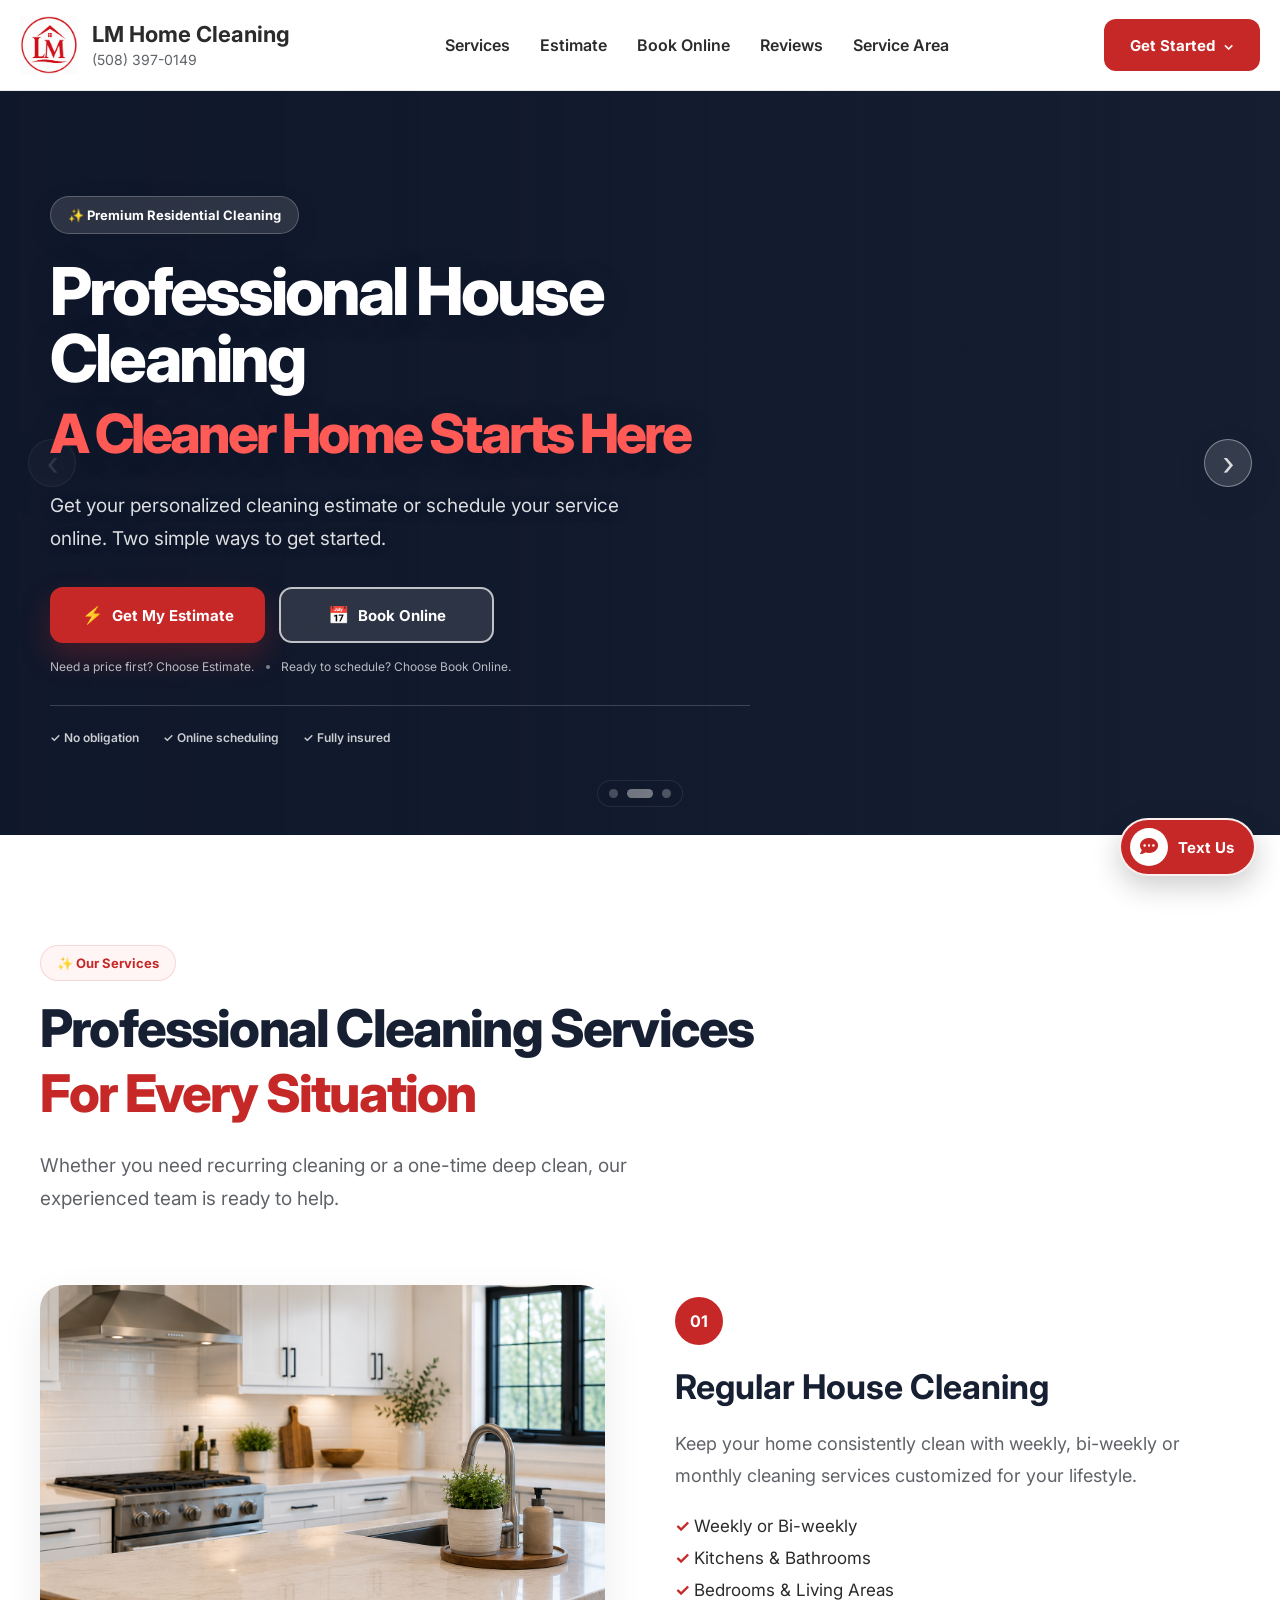
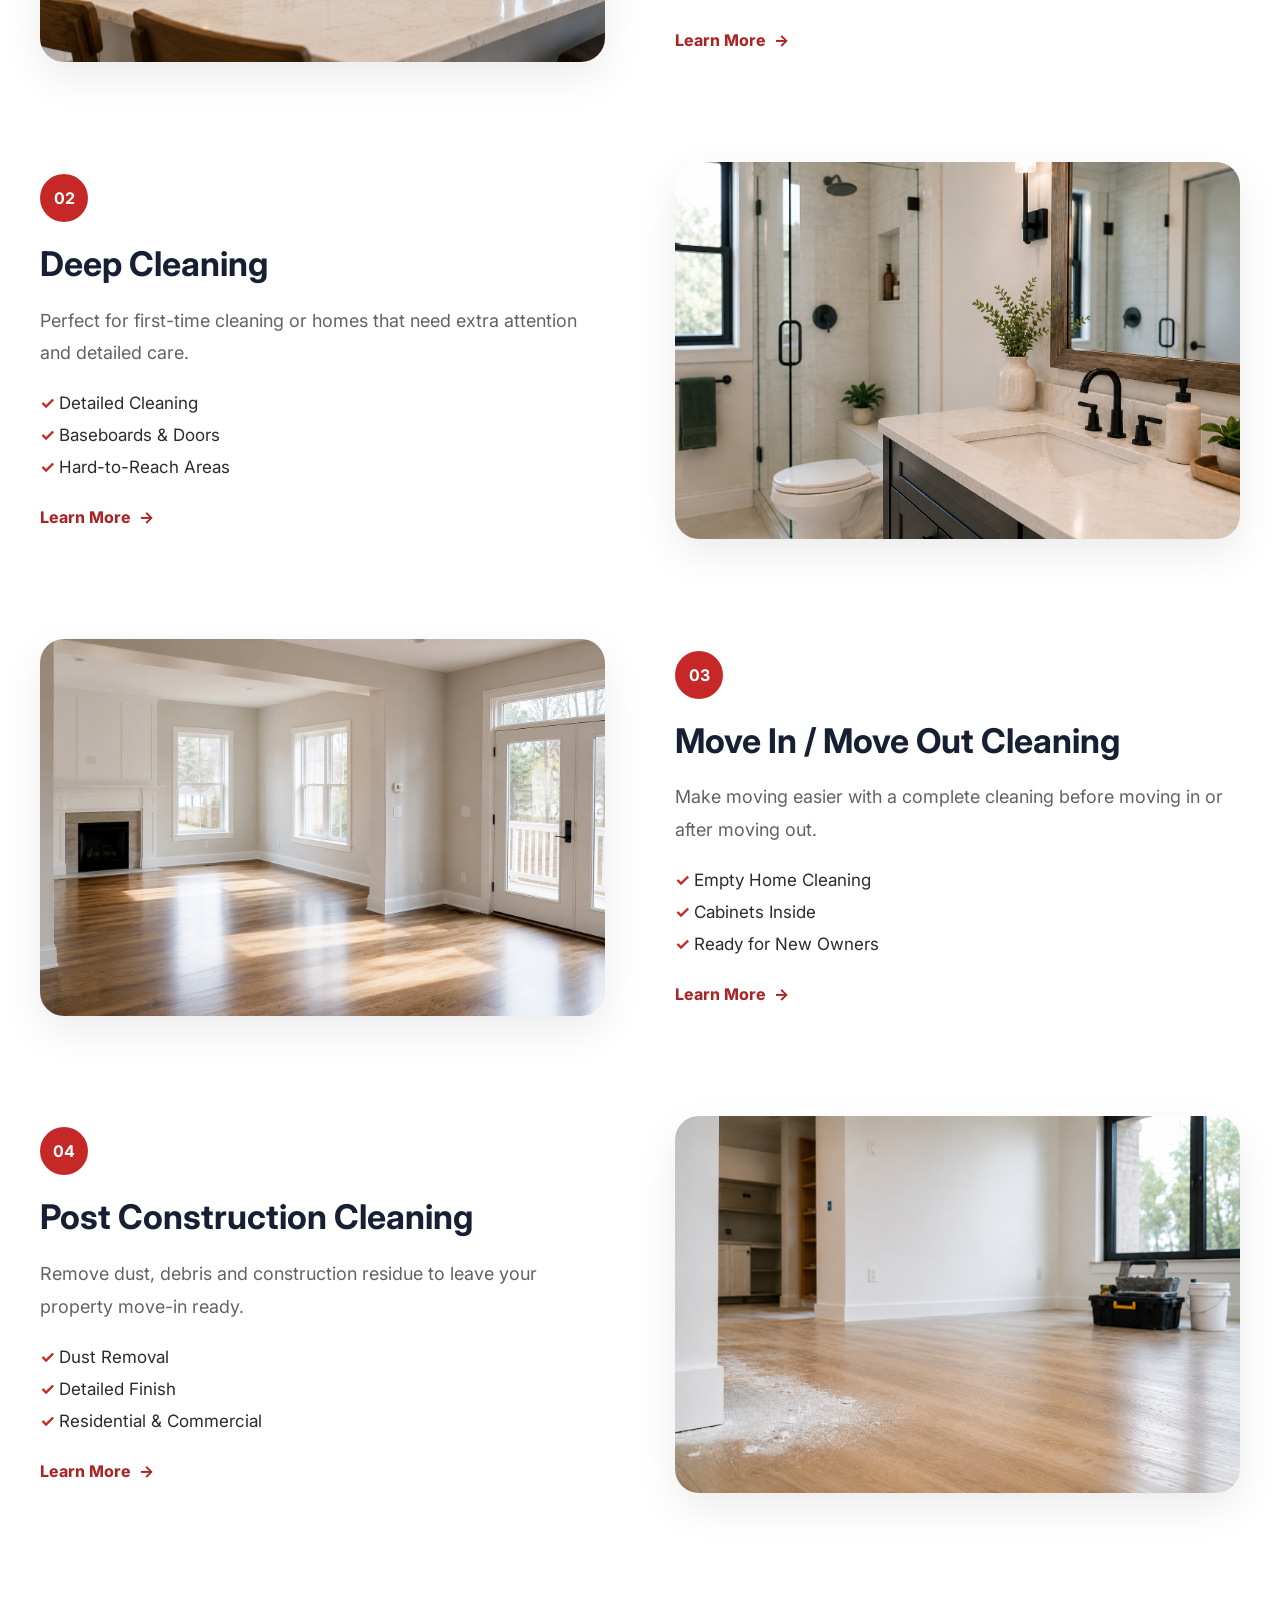
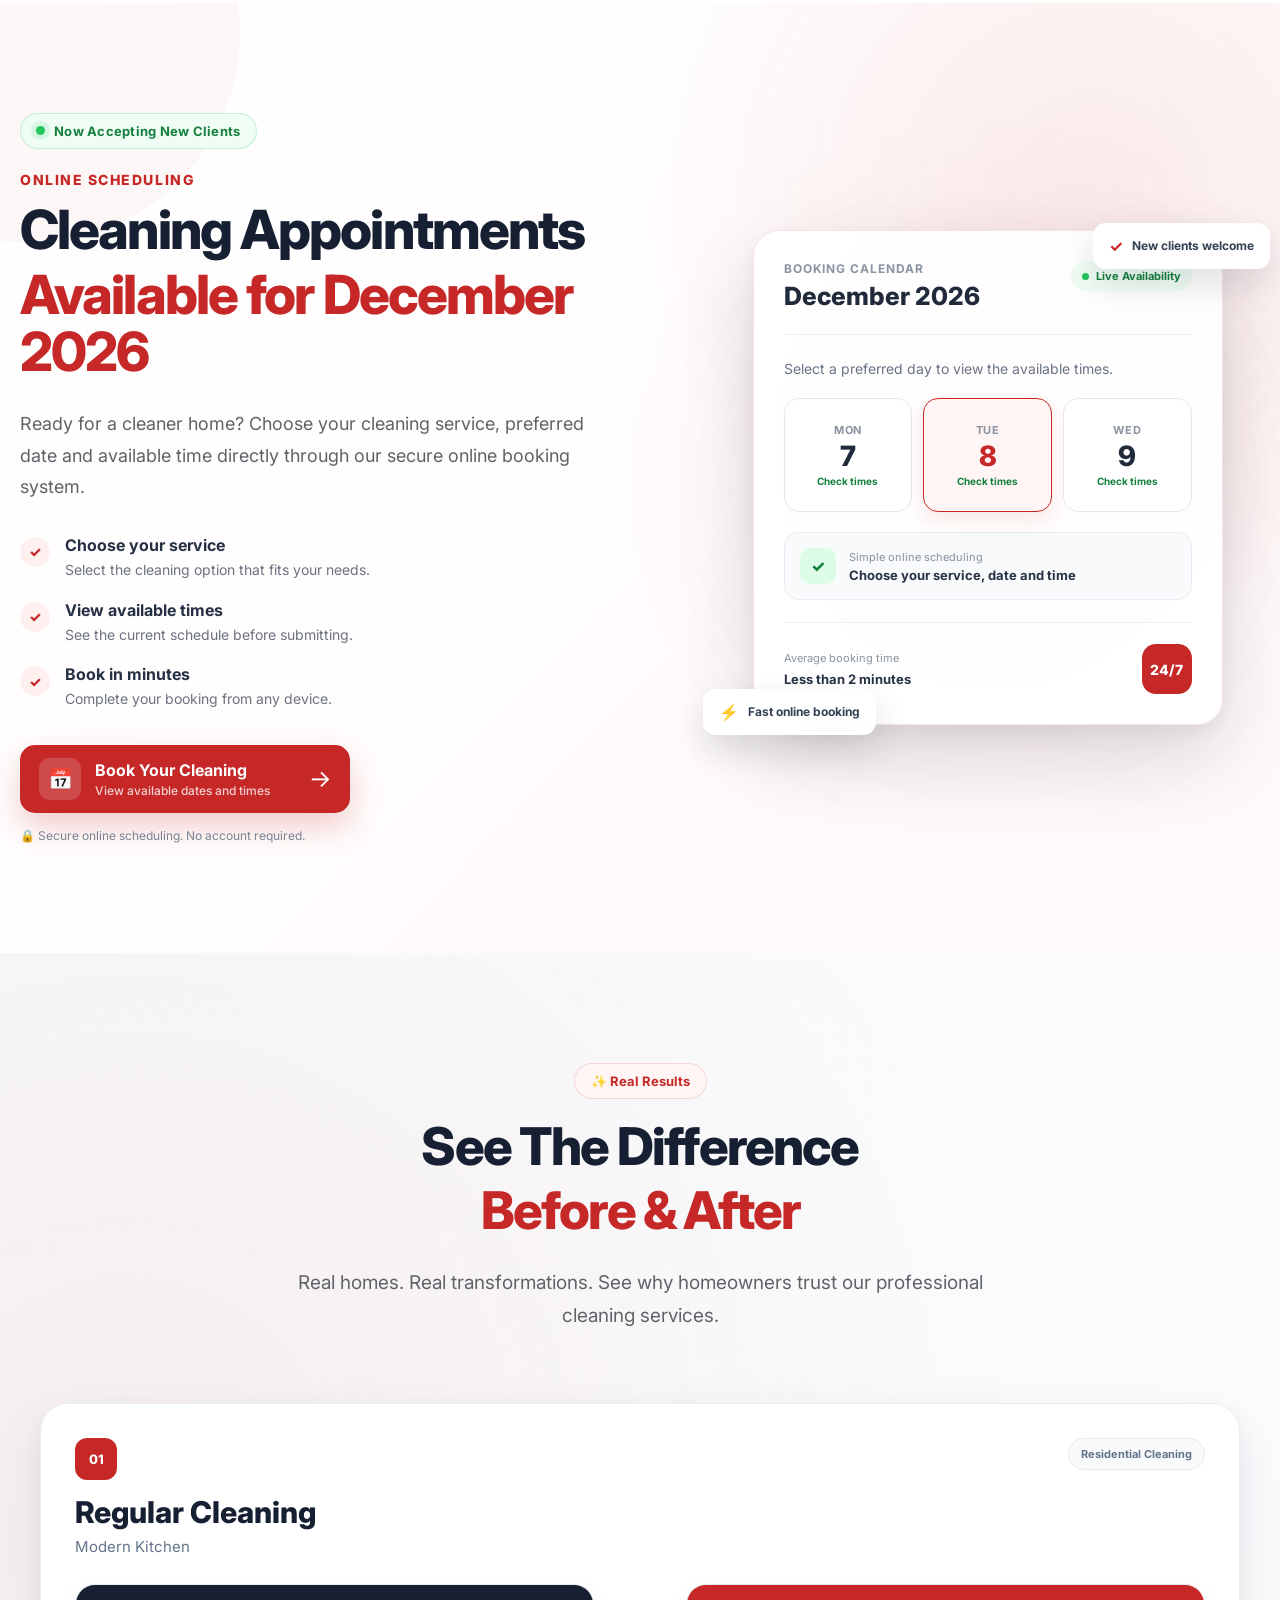
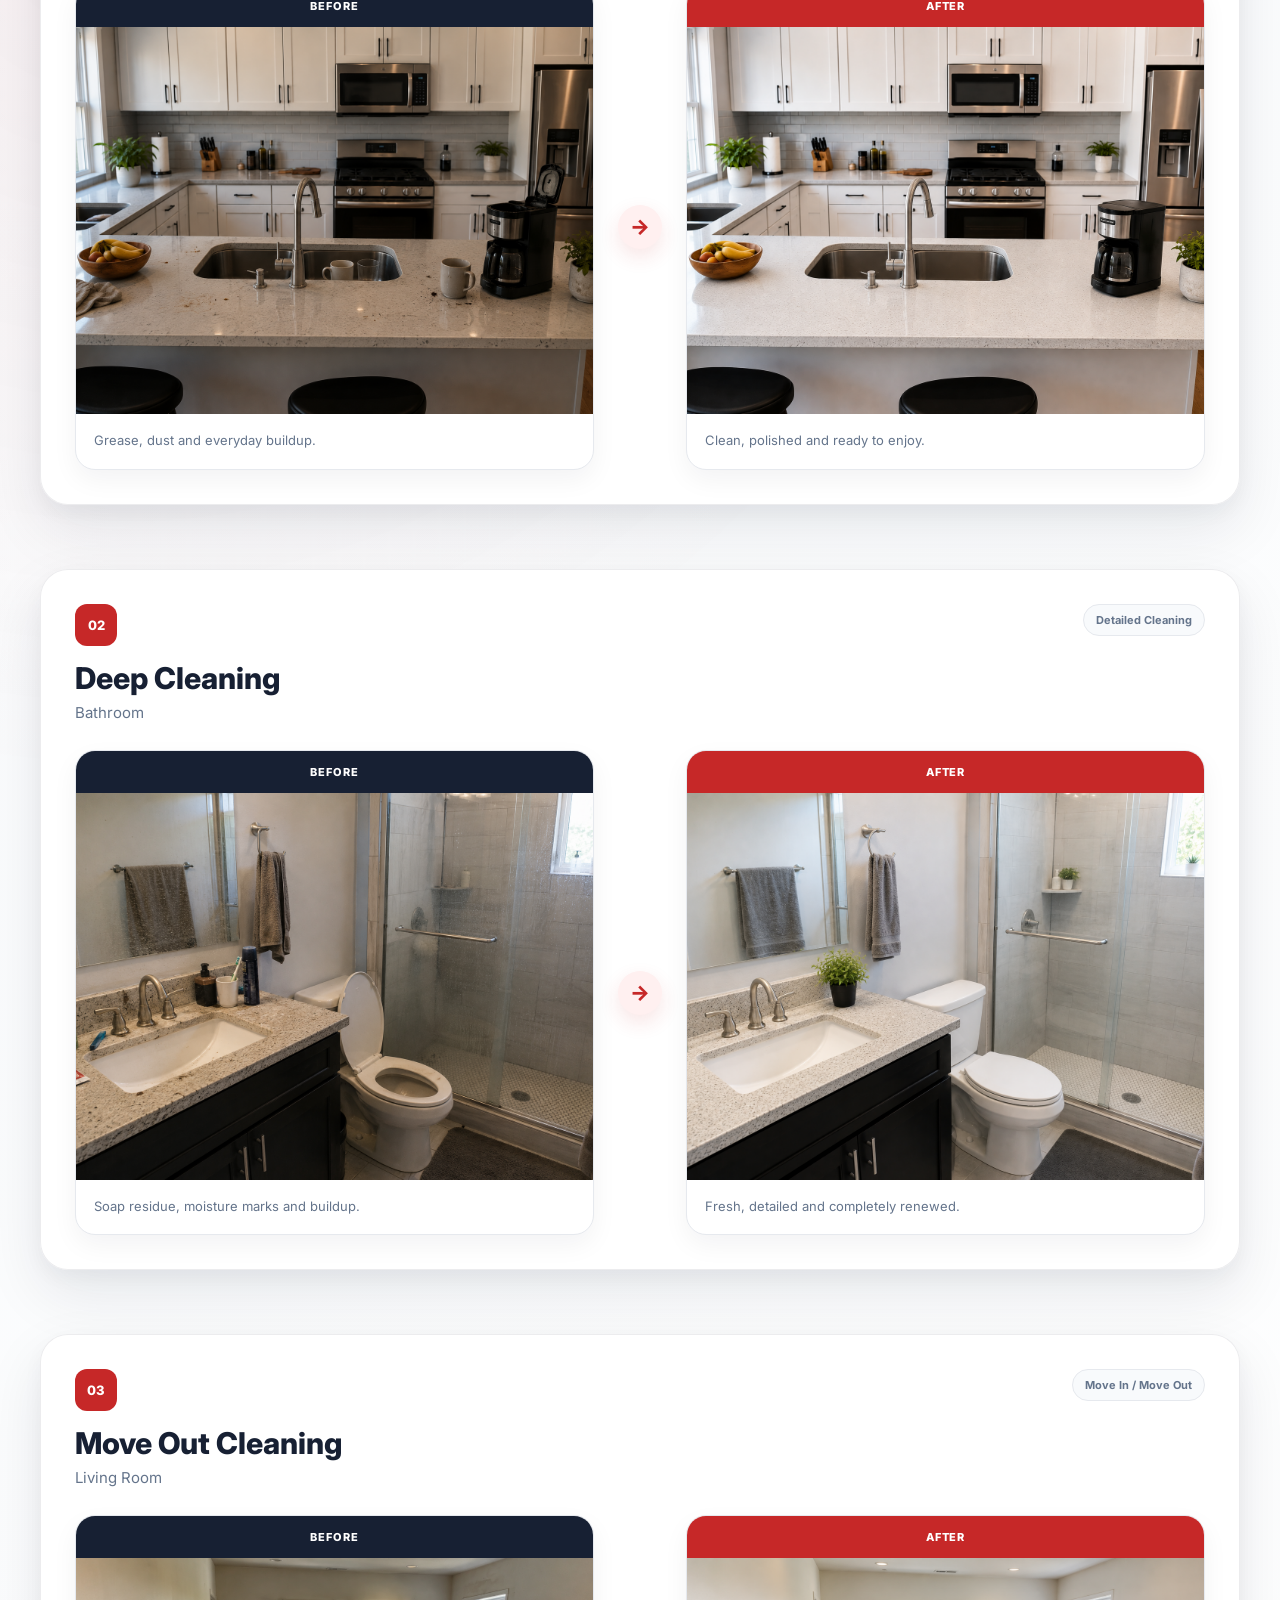
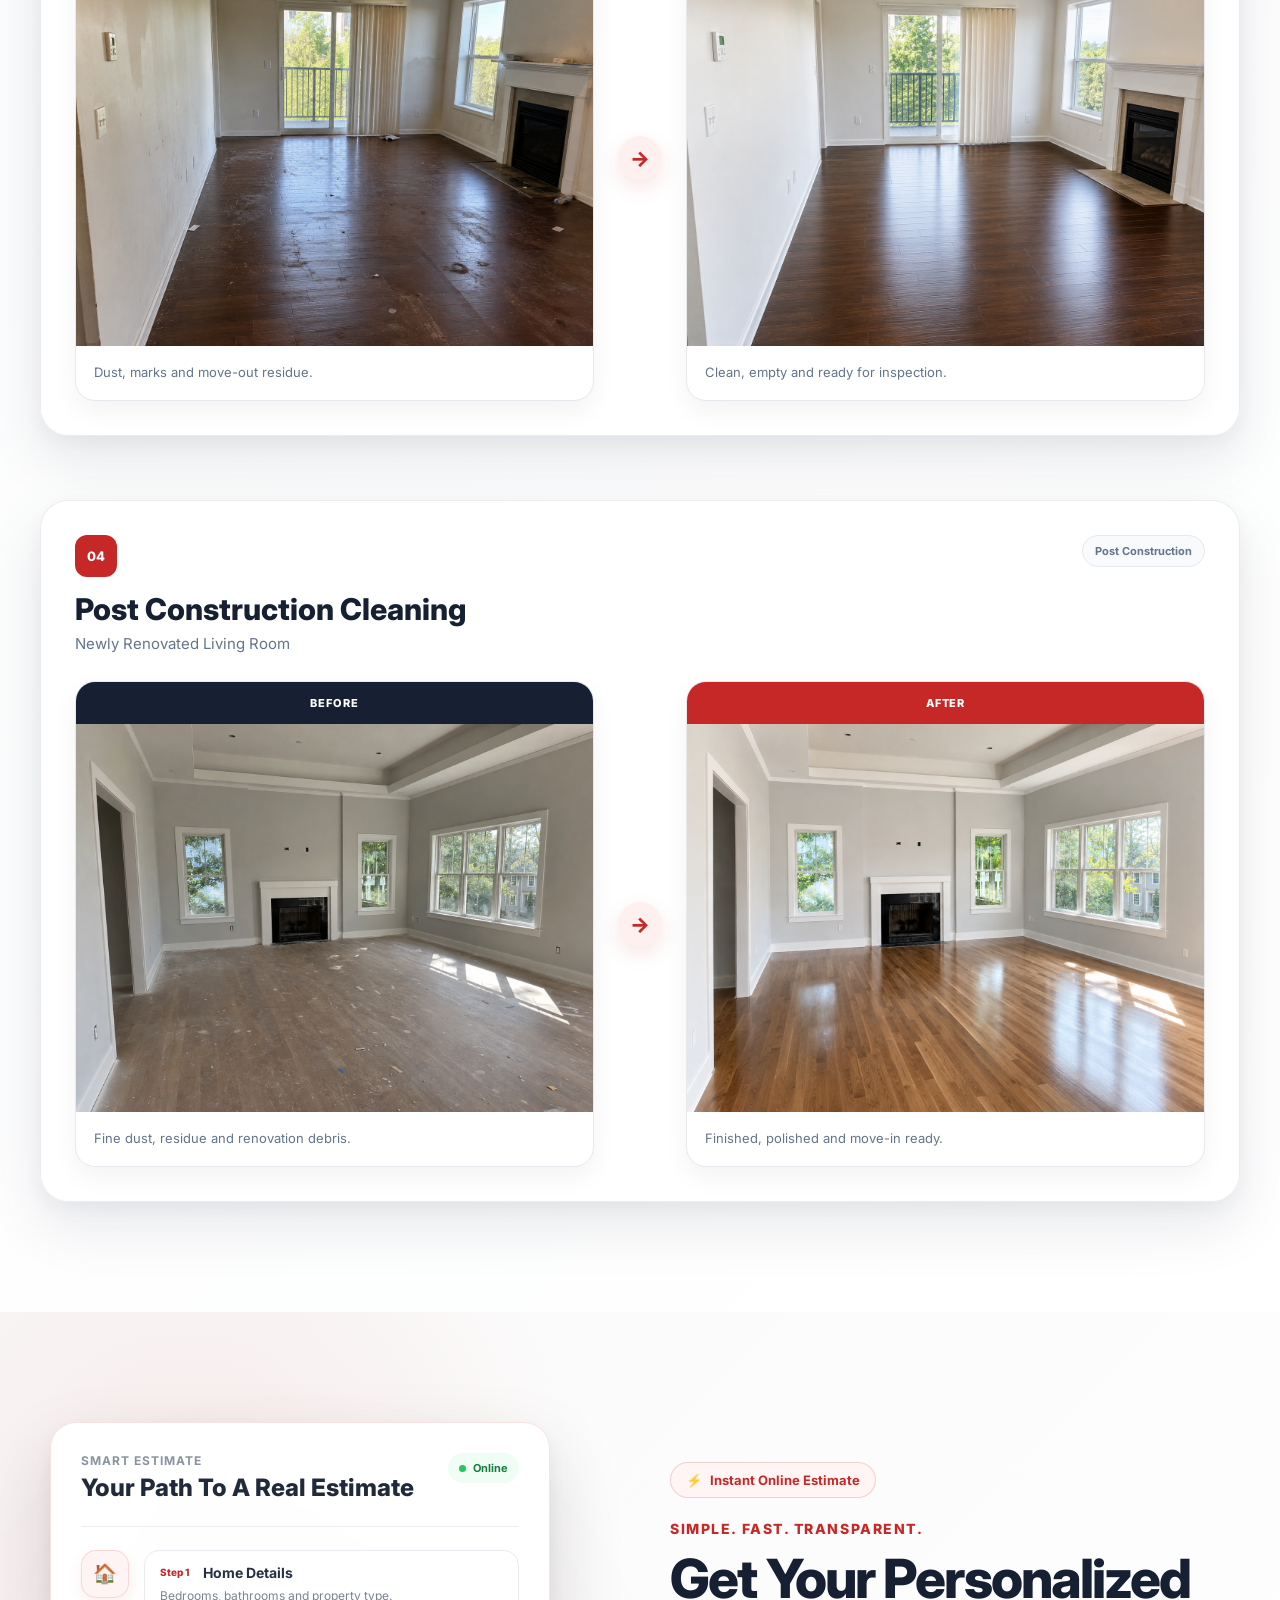
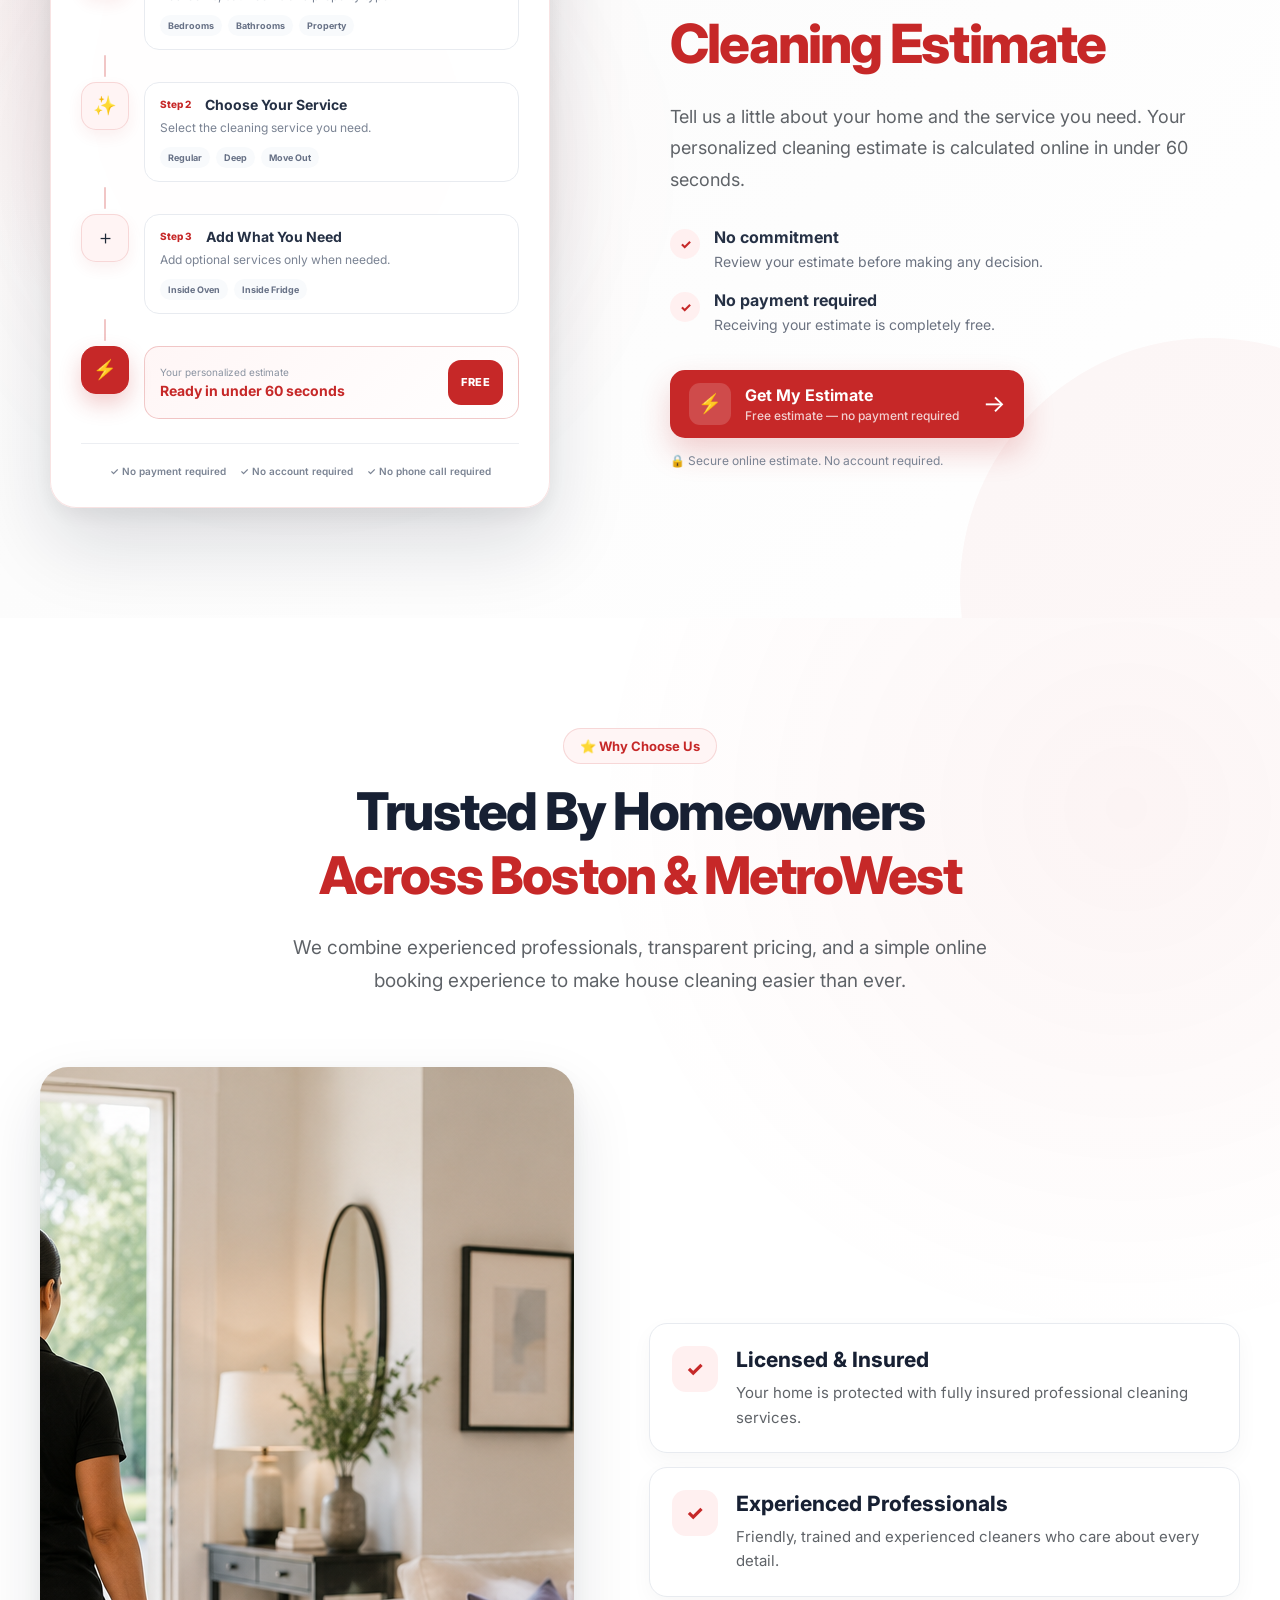
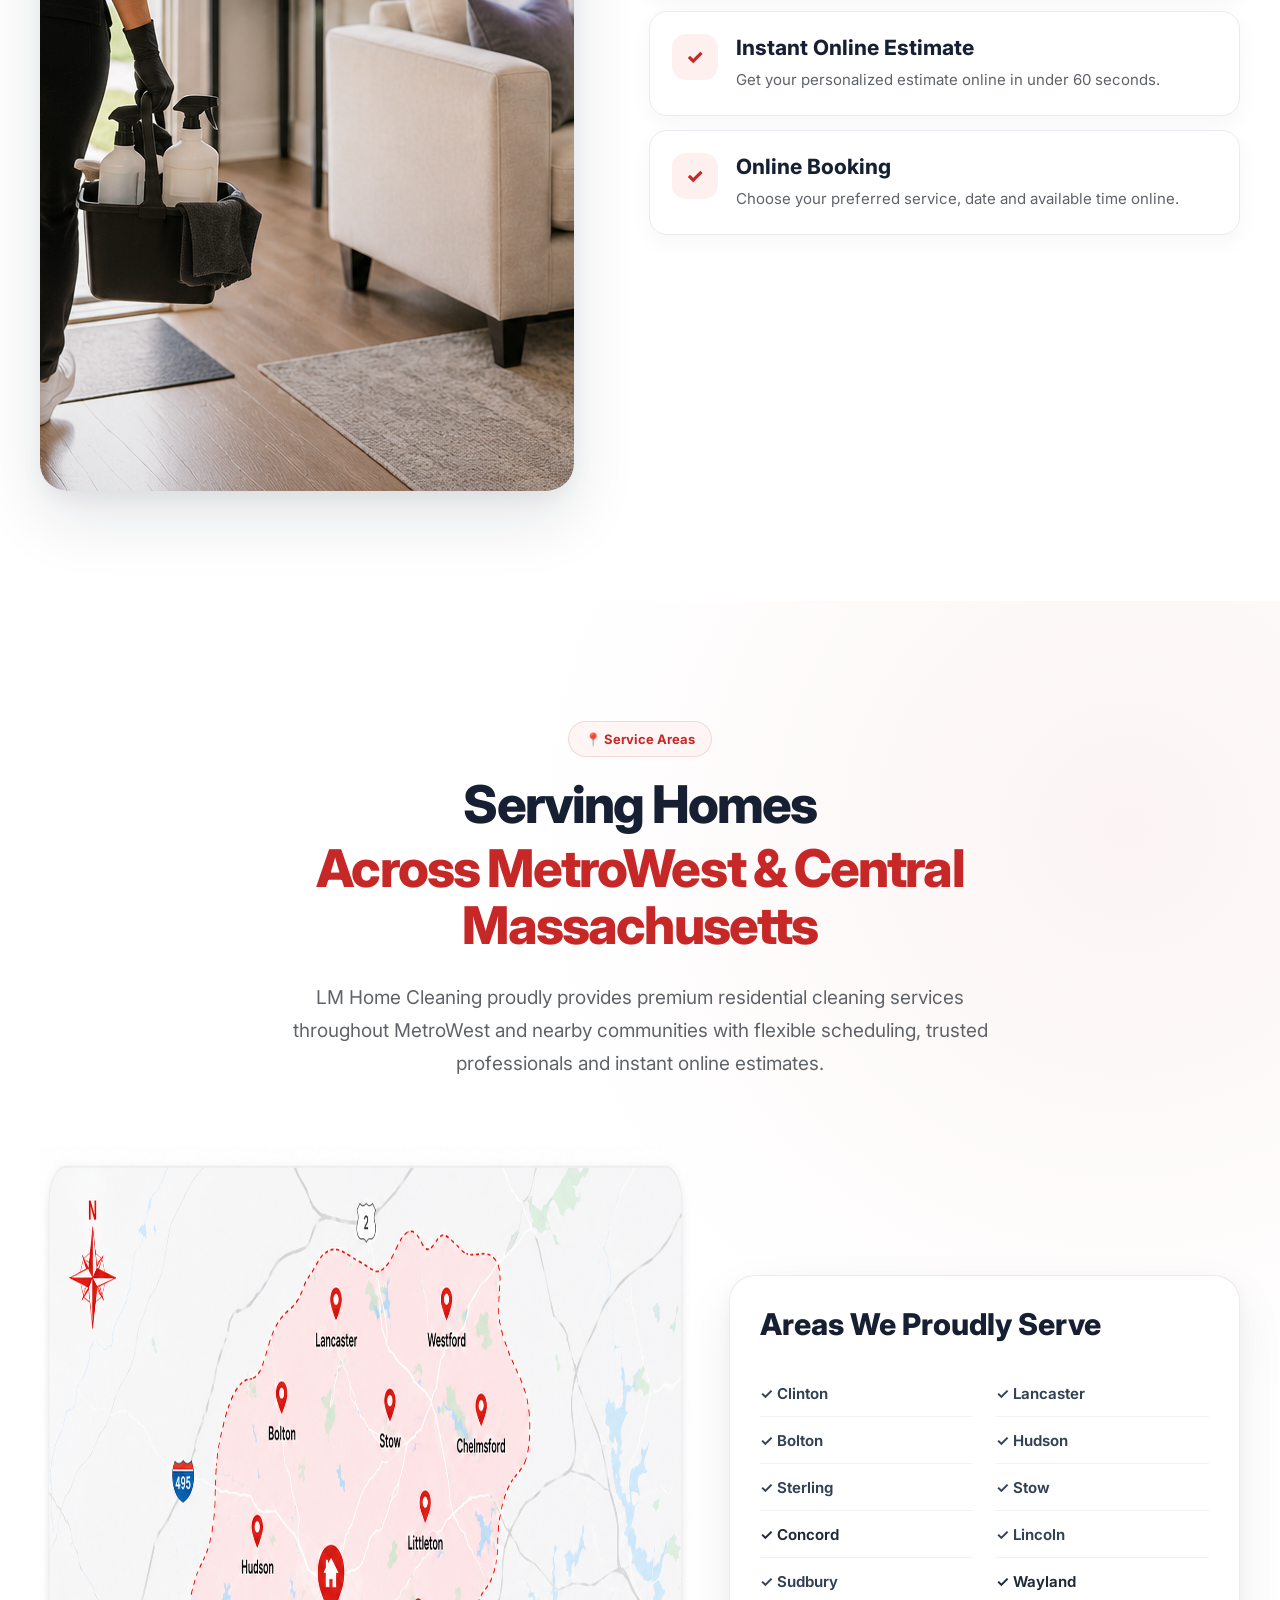
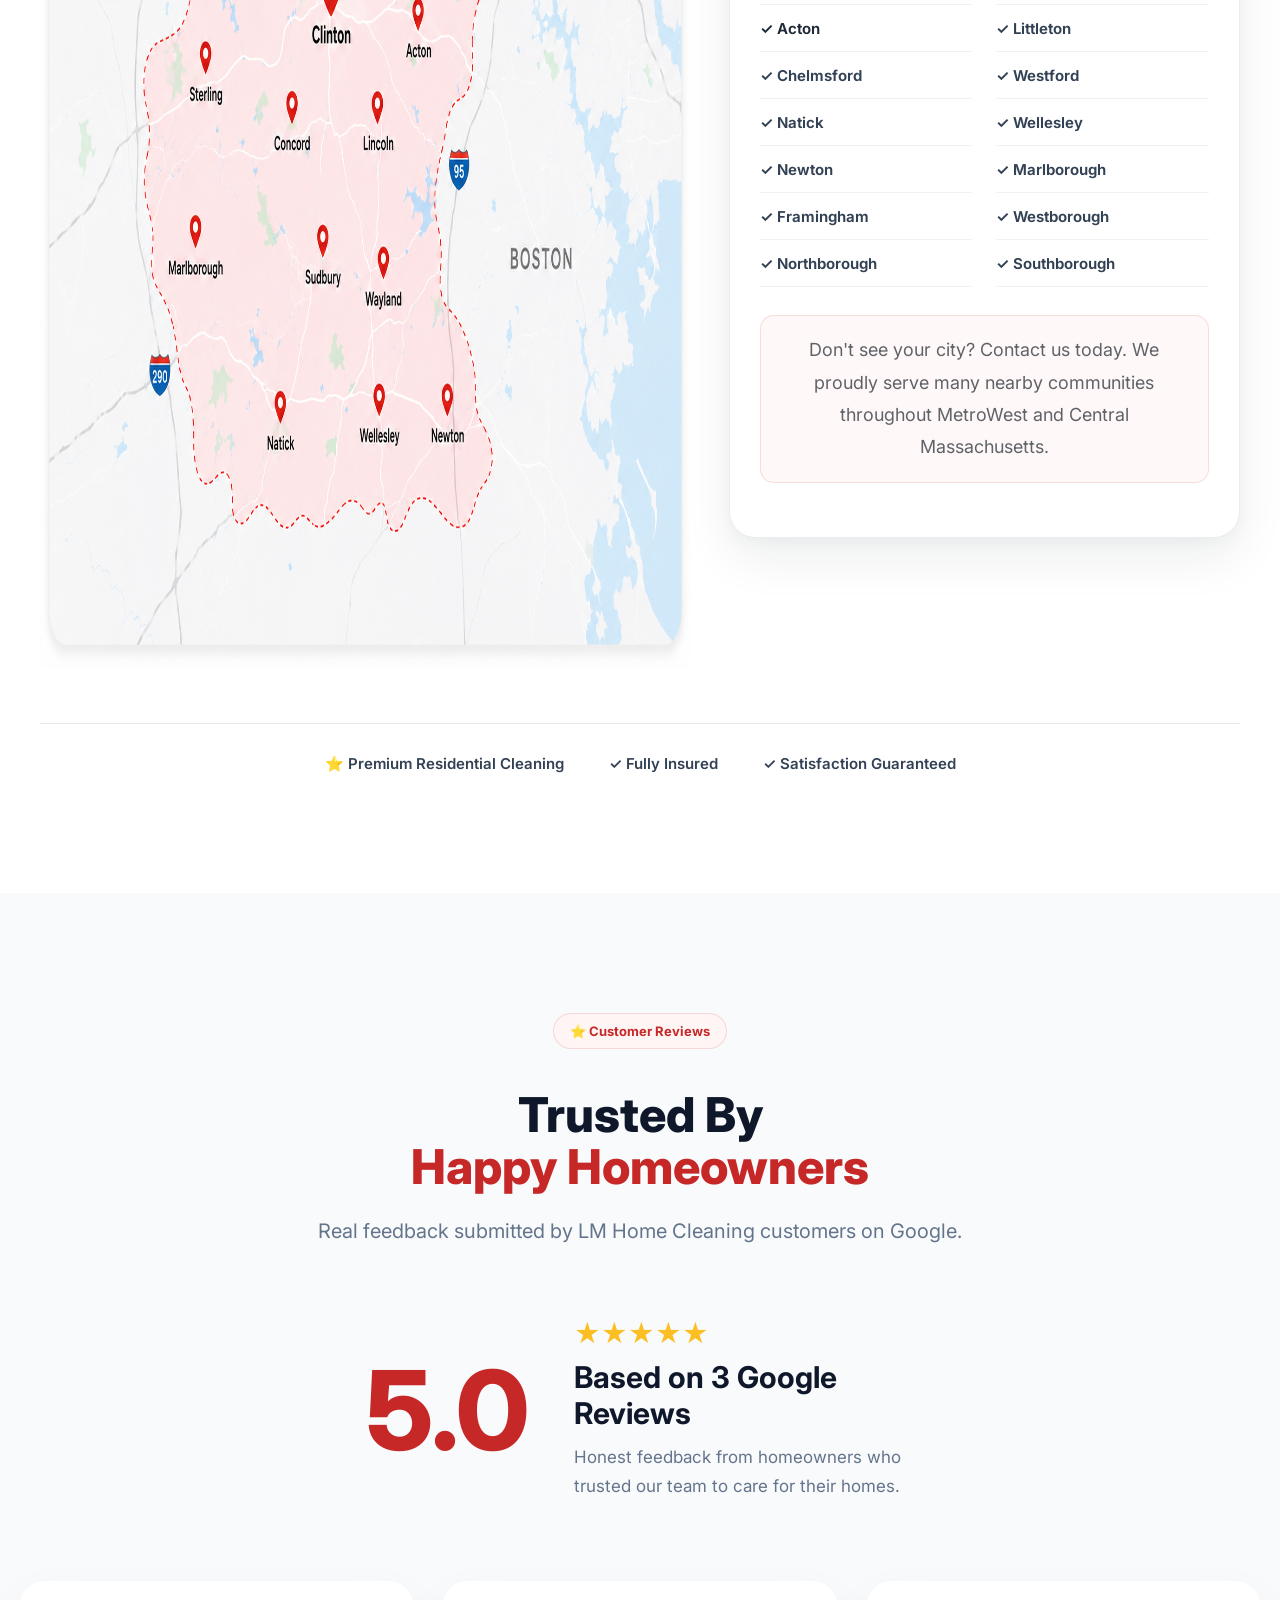
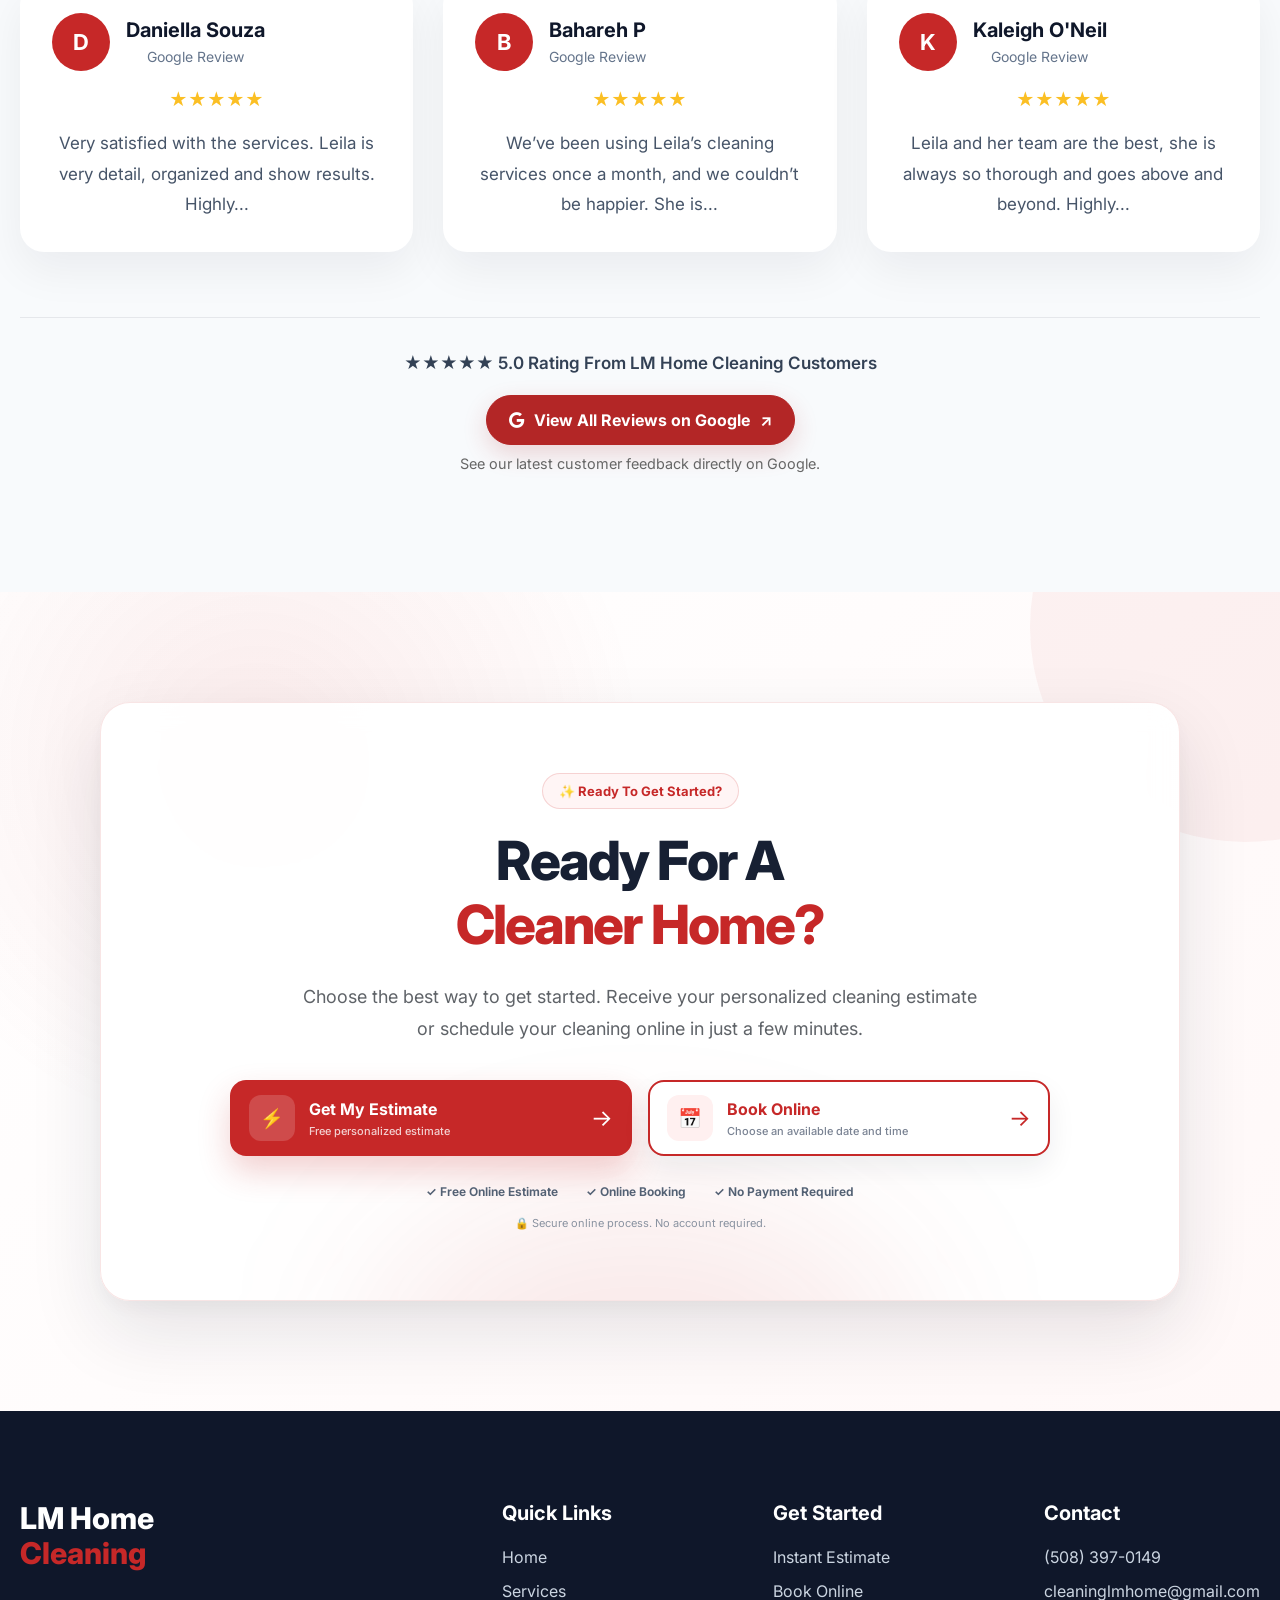
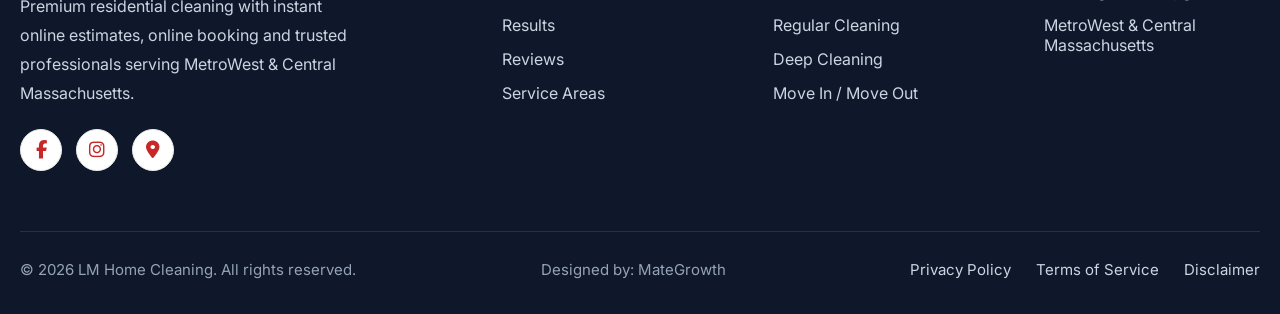
==== commit e8ac9ca6: "upates" ====
--- a/index.html
+++ b/index.html
@@ -2084,13 +2084,13 @@
                     <div class="city">✓ Sterling</div>
                     <div class="city">✓ Stow</div>
 
-                    <div class="city">✓ Concord</div>
+                    <a class="city city-link" href="/house-cleaning-concord-ma.html">✓ Concord</a>
                     <div class="city">✓ Lincoln</div>
 
                     <div class="city">✓ Sudbury</div>
-                    <div class="city">✓ Wayland</div>
-
-                    <div class="city">✓ Acton</div>
+                    <a class="city city-link" href="/house-cleaning-wayland-ma.html">✓ Wayland</a>
+
+                    <a class="city city-link" href="/house-cleaning-acton-ma.html">✓ Acton</a>
                     <div class="city">✓ Littleton</div>
 
                     <div class="city">✓ Chelmsford</div>
--- a/assets/css/style.css
+++ b/assets/css/style.css
@@ -191,6 +191,8 @@
 INDIVIDUAL SERVICE PAGES
 ========================================================== */
 .service-content h3 a { color: inherit; text-decoration: none; }
+.city-link { color: inherit; text-decoration: none; transition: transform 180ms ease, border-color 180ms ease, color 180ms ease; }
+.city-link:hover, .city-link:focus-visible { color: #a92424; border-color: #d8aaaa; transform: translateY(-2px); }
 .service-content h3 a:hover { color: #a92424; }
 .service-learn-more { display: inline-flex; align-items: center; gap: 8px; margin-top: 18px; color: #a92424; font-weight: 750; text-decoration: none; }
 .service-learn-more:hover span { transform: translateX(3px); }
@@ -205,10 +207,17 @@
 .service-page-brand span { display: grid; gap: 3px; }
 .service-page-brand strong { font-size: 1rem; }
 .service-page-brand small { color: #7b6d6d; }
-.service-page-header nav { display: flex; gap: 26px; }
-.service-page-header nav a { color: #4c4545; font-weight: 600; text-decoration: none; }
+.service-page-header .container > nav { display: flex; gap: 26px; }
+.service-page-header .container > nav a { color: #4c4545; font-weight: 600; text-decoration: none; }
 .service-page-header-cta, .service-page-primary { display: inline-flex; align-items: center; justify-content: center; gap: 10px; color: #fff; background: #b32626; border-radius: 999px; font-weight: 700; text-decoration: none; }
 .service-page-header-cta { padding: 12px 20px; }
+.service-page-header-actions { display: flex; align-items: center; gap: 9px; flex: 0 0 auto; }
+.service-page-header-book { display: inline-flex; align-items: center; justify-content: center; padding: 11px 18px; color: #9e2323; background: #fff; border: 1px solid #c65e5e; border-radius: 999px; font-weight: 700; text-decoration: none; }
+.service-page-header-book:hover, .service-page-header-book:focus-visible { color: #fff; background: #9e2323; }
+.service-page-header .container > nav a:hover, .service-page-header .container > nav a:focus-visible { color: #a92424; }
+.service-page-header .header-choice { flex: 0 0 auto; }
+.service-page-header .header-choice .cta { white-space: nowrap; }
+.service-page-anchor { scroll-margin-top: 96px; }
 .service-page-hero { padding: 84px 0 76px; background: linear-gradient(135deg,#fff 0%,#fff7f7 58%,#f4e7e7 100%); overflow: hidden; }
 .service-page-hero .container { display: grid; grid-template-columns: 1.02fr .98fr; align-items: center; gap: 60px; }
 .service-page-eyebrow { display: inline-block; margin-bottom: 14px; color: #a92424; font-size: .78rem; font-weight: 800; letter-spacing: .13em; text-transform: uppercase; }
@@ -253,16 +262,28 @@
 .service-page-footer { padding: 24px 0; color: #d9cece; background: #211d1d; }
 .service-page-footer .container, .service-page-footer .container > div { display: flex; align-items: center; justify-content: space-between; gap: 20px; }
 .service-page-footer a { color: #fff; text-decoration: none; }
+.location-page-hero figure img { object-fit: contain; padding: 18px; background: #fff; }
+.location-services { padding: 88px 0; background: #faf7f7; text-align: center; }
+.location-services h2 { max-width: 760px; margin: 0 auto; color: #272222; font-size: clamp(2rem,3.7vw,3.25rem); line-height: 1.12; letter-spacing: -.035em; }
+.location-service-grid { display: grid; grid-template-columns: repeat(2,1fr); gap: 18px; margin-top: 42px; text-align: left; }
+.location-service-grid article { padding: 28px; background: #fff; border: 1px solid #eadede; border-radius: 20px; }
+.location-service-grid h3 { margin: 0 0 10px; font-size: 1.25rem; }
+.location-service-grid h3 a { color: #342d2d; text-decoration: none; }
+.location-service-grid p { margin: 0 0 18px; color: #6b6060; line-height: 1.65; }
+.location-card-link { color: #a32323; font-weight: 750; text-decoration: none; }
 
 @media (max-width: 850px) {
-  .service-page-header nav { display: none; }
+  .service-page-header .container > nav { display: none; }
   .service-page-hero .container, .service-page-two-col { grid-template-columns: 1fr; }
   .service-page-hero { padding-top: 58px; }
   .service-page-steps, .service-page-related > .container > div { grid-template-columns: 1fr; }
+  .location-service-grid { grid-template-columns: 1fr; }
 }
 @media (max-width: 600px) {
   .service-page-body .container { width: min(100% - 28px,1160px); }
-  .service-page-header-cta { display: none; }
+  .service-page-header .container { gap: 8px; }
+  .service-page-header .header-choice .cta { min-height: 40px; padding: 9px 13px; font-size: .75rem; }
+  .service-page-header .logo > div:last-child span { display: block; }
   .service-page-brand img { width: 50px; height: 50px; }
   .service-page-hero { padding: 48px 0 58px; }
   .service-page-hero .container { gap: 42px; }
@@ -274,3 +295,106 @@
   .service-page-footer .container { align-items: flex-start; flex-direction: column; }
   .service-page-footer .container > div { flex-wrap: wrap; }
 }
+
+@media (prefers-reduced-motion: no-preference) {
+  html { scroll-behavior: smooth; }
+}
+
+/* Wide hero shared by service and city landing pages */
+.service-page-hero,
+.location-page-hero {
+  position: relative;
+  isolation: isolate;
+  display: flex;
+  min-height: clamp(640px, 78vh, 820px);
+  align-items: center;
+  padding: 92px 0;
+  background: #211d1d;
+  overflow: hidden;
+}
+.service-page-hero::after,
+.location-page-hero::after {
+  content: "";
+  position: absolute;
+  inset: 0;
+  z-index: -1;
+  background: linear-gradient(90deg, rgba(20,17,17,.92) 0%, rgba(20,17,17,.78) 42%, rgba(20,17,17,.30) 72%, rgba(20,17,17,.16) 100%);
+}
+.service-page-hero .container,
+.location-page-hero .container {
+  position: static;
+  z-index: 2;
+  display: block;
+}
+.service-page-hero .container > div,
+.location-page-hero .container > div {
+  position: relative;
+  z-index: 2;
+  max-width: 700px;
+}
+.service-page-hero figure,
+.location-page-hero figure {
+  position: absolute;
+  inset: 0;
+  z-index: -2;
+  margin: 0;
+}
+.service-page-hero figure::before,
+.location-page-hero figure::before { display: none; }
+.service-page-hero figure img,
+.location-page-hero figure img {
+  position: absolute;
+  inset: 0;
+  z-index: 0;
+  width: 100%;
+  height: 100%;
+  padding: 0;
+  object-fit: cover;
+  object-position: center;
+  background: transparent;
+  border-radius: 0;
+  box-shadow: none;
+}
+.service-page-hero figcaption,
+.location-page-hero figcaption { display: none; }
+.service-page-hero .service-page-eyebrow,
+.location-page-hero .service-page-eyebrow {
+  padding: 8px 12px;
+  color: #fff;
+  background: rgba(179,38,38,.88);
+  border: 1px solid rgba(255,255,255,.20);
+  border-radius: 999px;
+  letter-spacing: .10em;
+}
+.service-page-hero h1,
+.location-page-hero h1 { color: #fff; text-shadow: 0 3px 20px rgba(0,0,0,.28); }
+.service-page-hero p,
+.location-page-hero p { color: #f0eaea; text-shadow: 0 2px 14px rgba(0,0,0,.32); }
+.service-page-hero .service-page-secondary,
+.location-page-hero .service-page-secondary {
+  color: #fff;
+  background: rgba(255,255,255,.08);
+  border: 1px solid rgba(255,255,255,.78);
+  backdrop-filter: blur(8px);
+}
+.service-page-hero .service-page-secondary:hover,
+.location-page-hero .service-page-secondary:hover { background: rgba(255,255,255,.18); }
+.service-page-hero .service-page-trust,
+.location-page-hero .service-page-trust { color: #fff; }
+
+@media (max-width: 700px) {
+  .service-page-hero,
+  .location-page-hero {
+    min-height: 720px;
+    align-items: flex-end;
+    padding: 72px 0 62px;
+  }
+  .service-page-hero::after,
+  .location-page-hero::after {
+    background: linear-gradient(0deg, rgba(20,17,17,.96) 0%, rgba(20,17,17,.80) 48%, rgba(20,17,17,.26) 100%);
+  }
+  .service-page-hero h1,
+  .location-page-hero h1 { font-size: clamp(2.25rem, 11vw, 3.4rem); }
+  .service-page-hero .service-page-actions > a,
+  .location-page-hero .service-page-actions > a { width: 100%; }
+}
